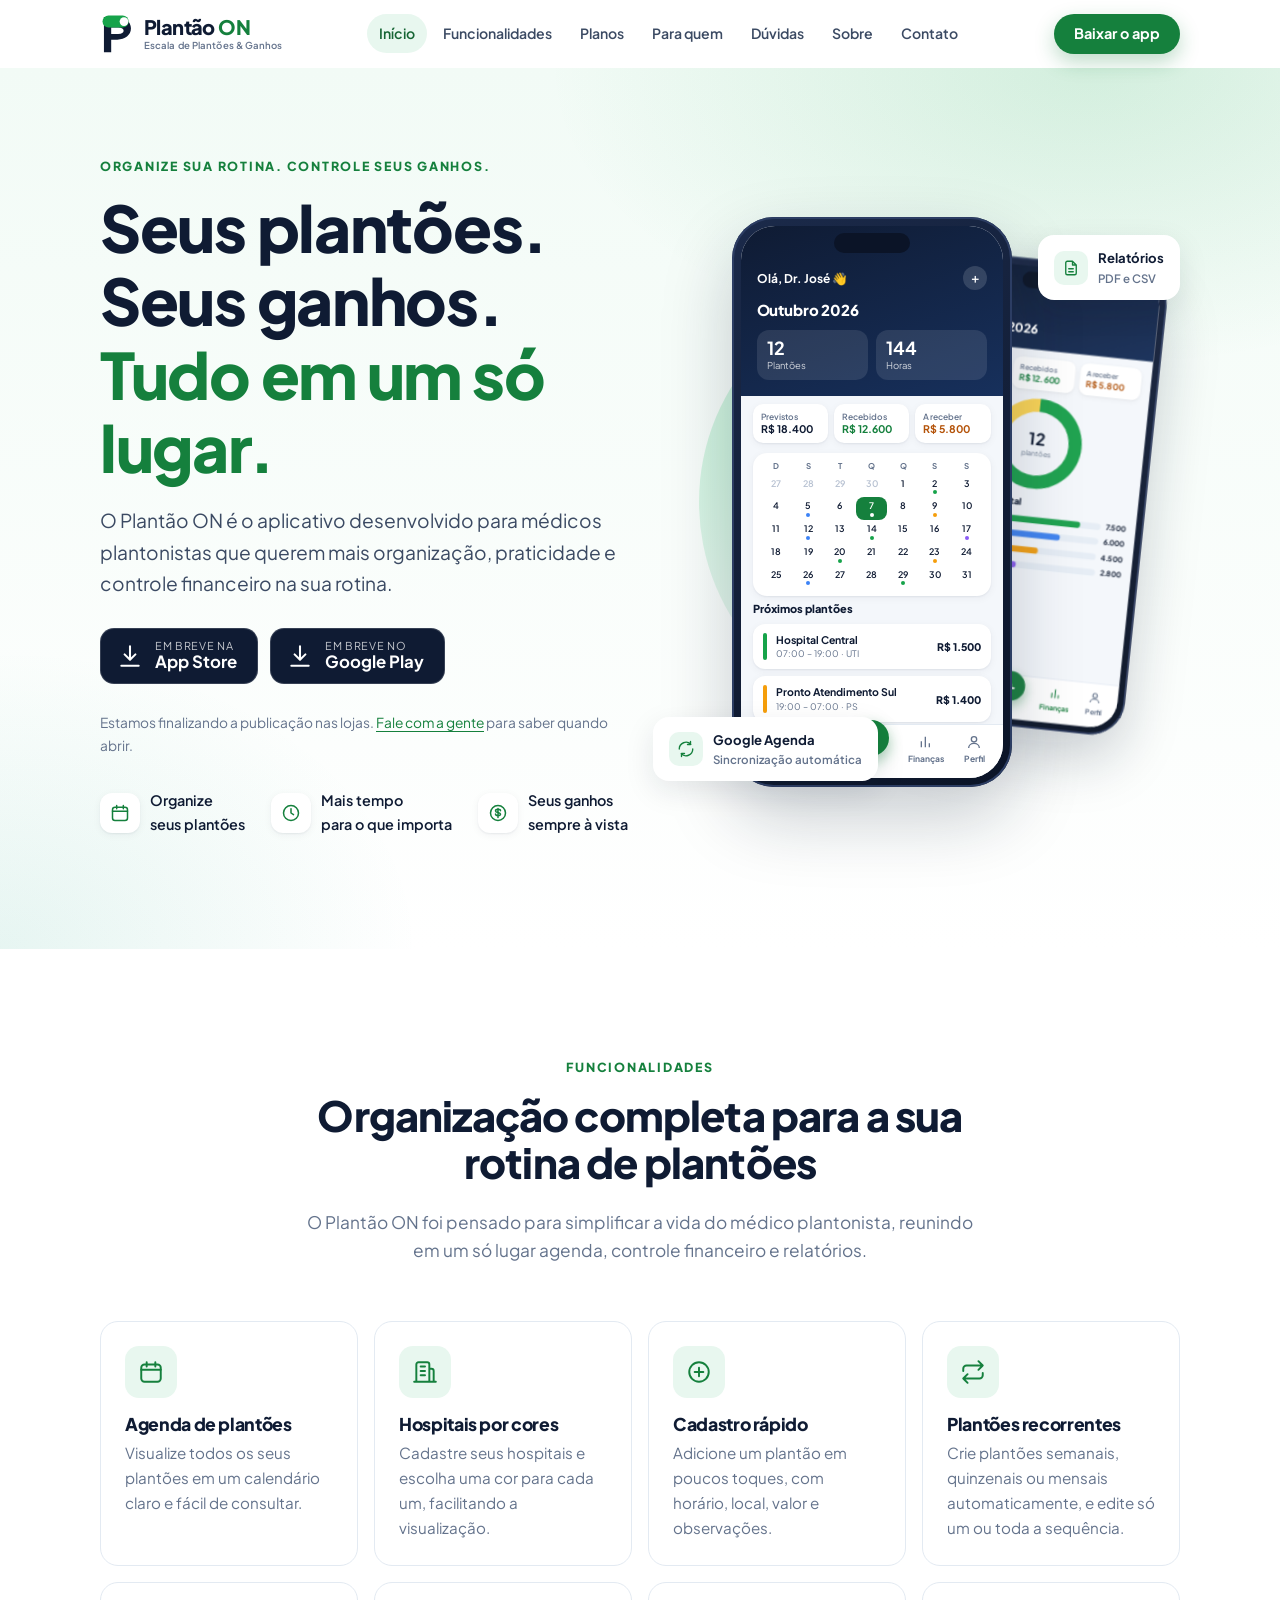
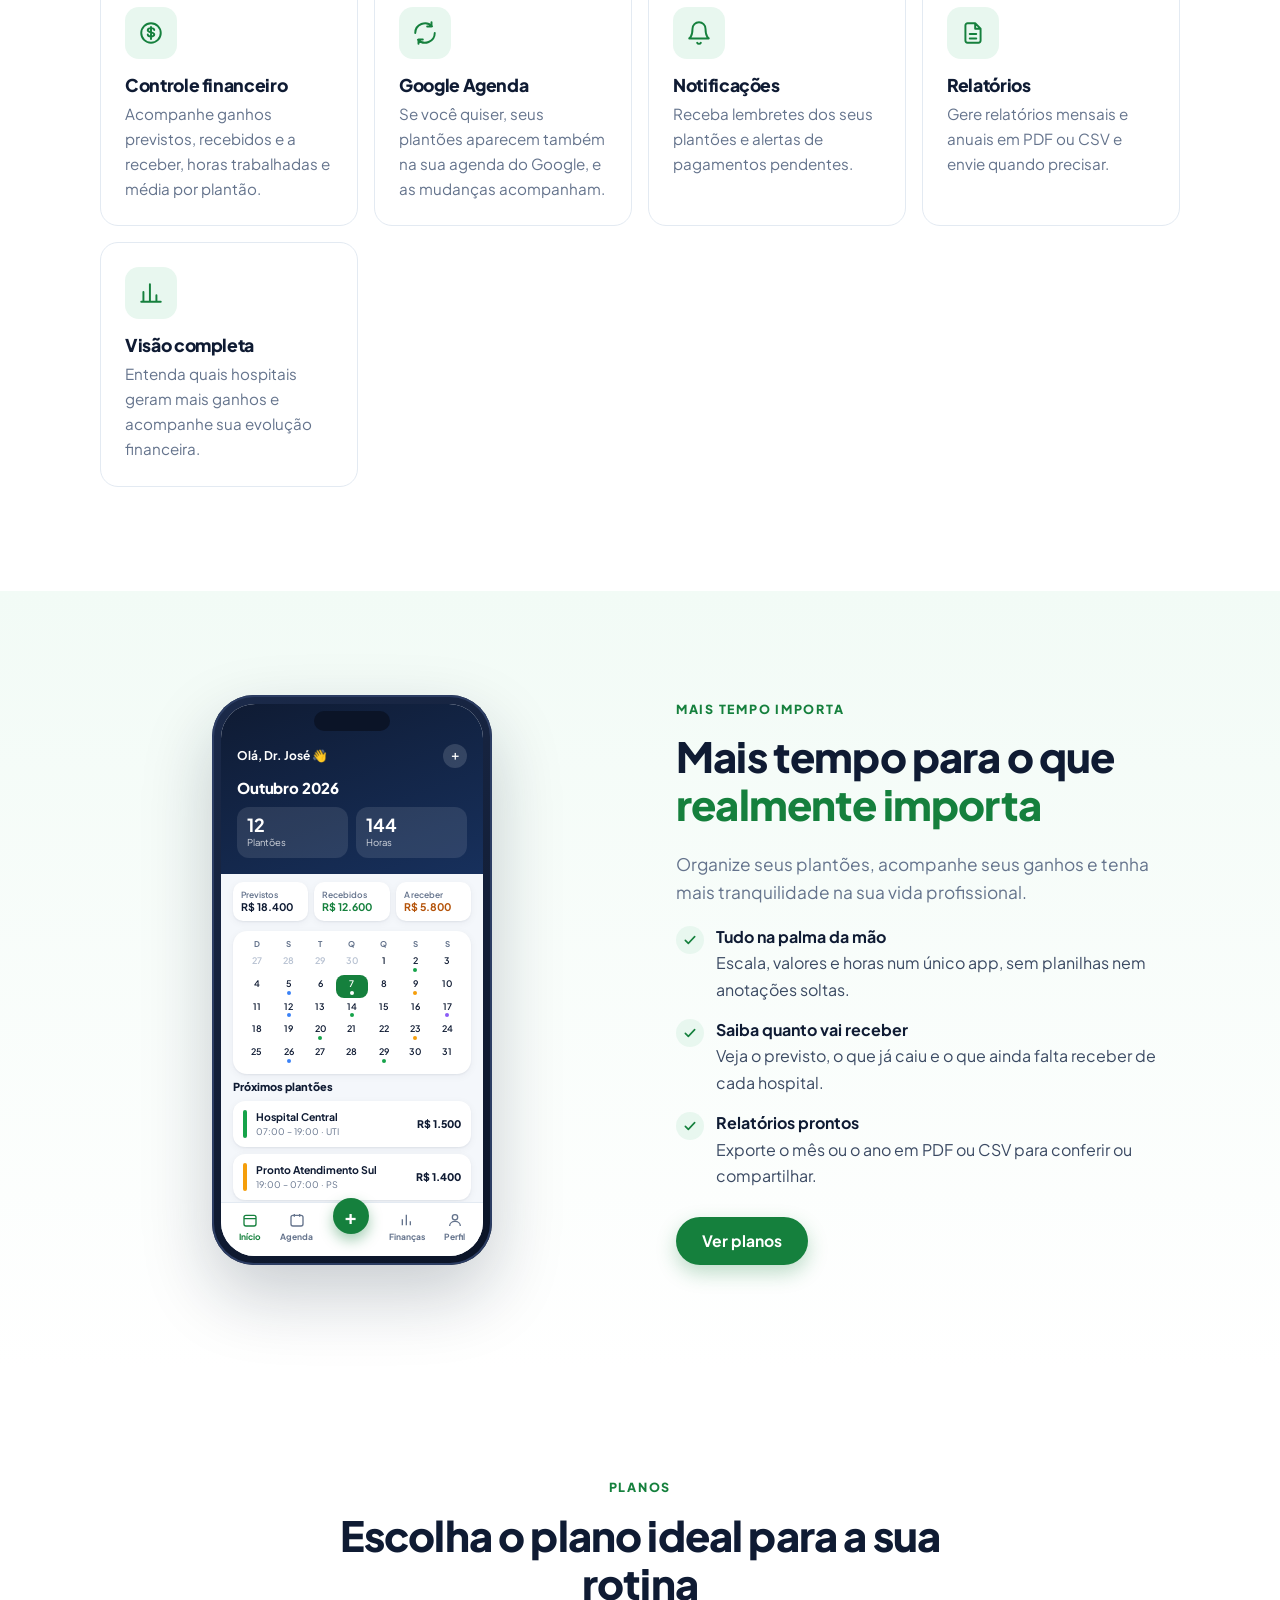
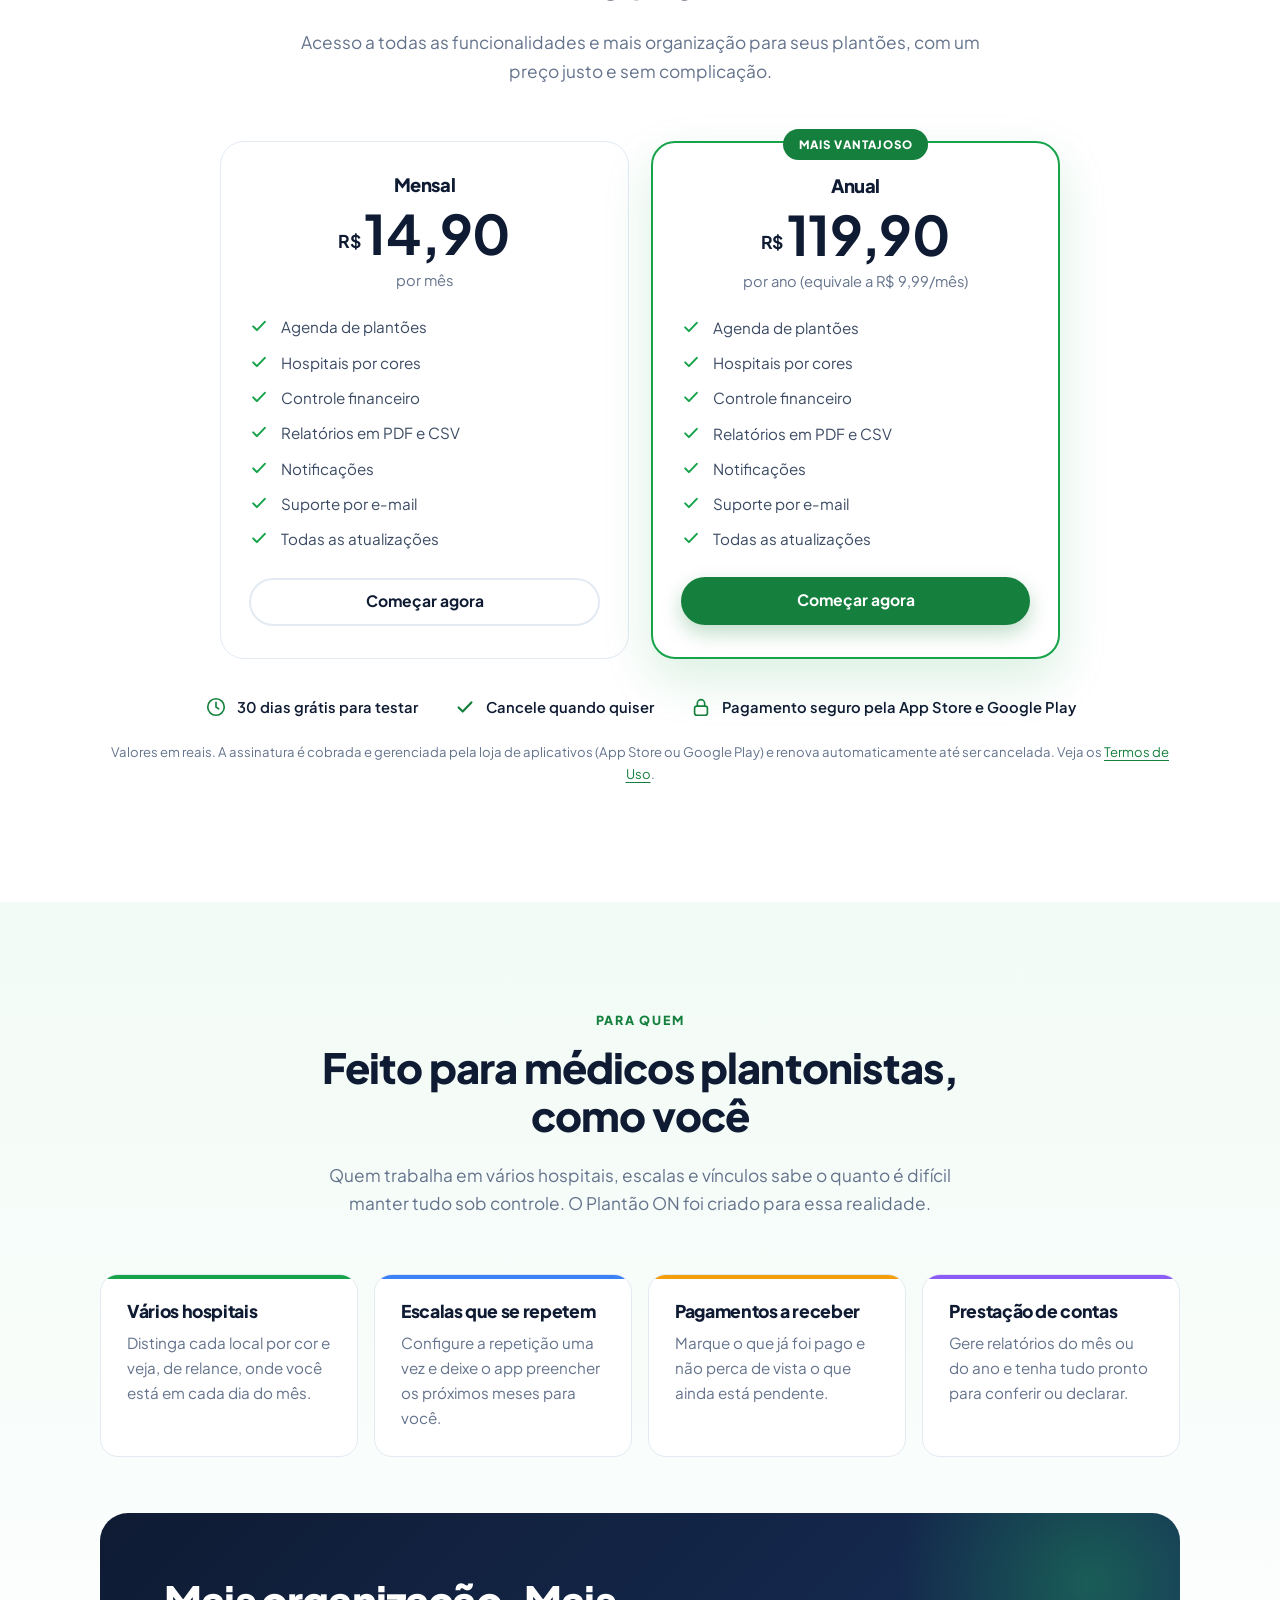
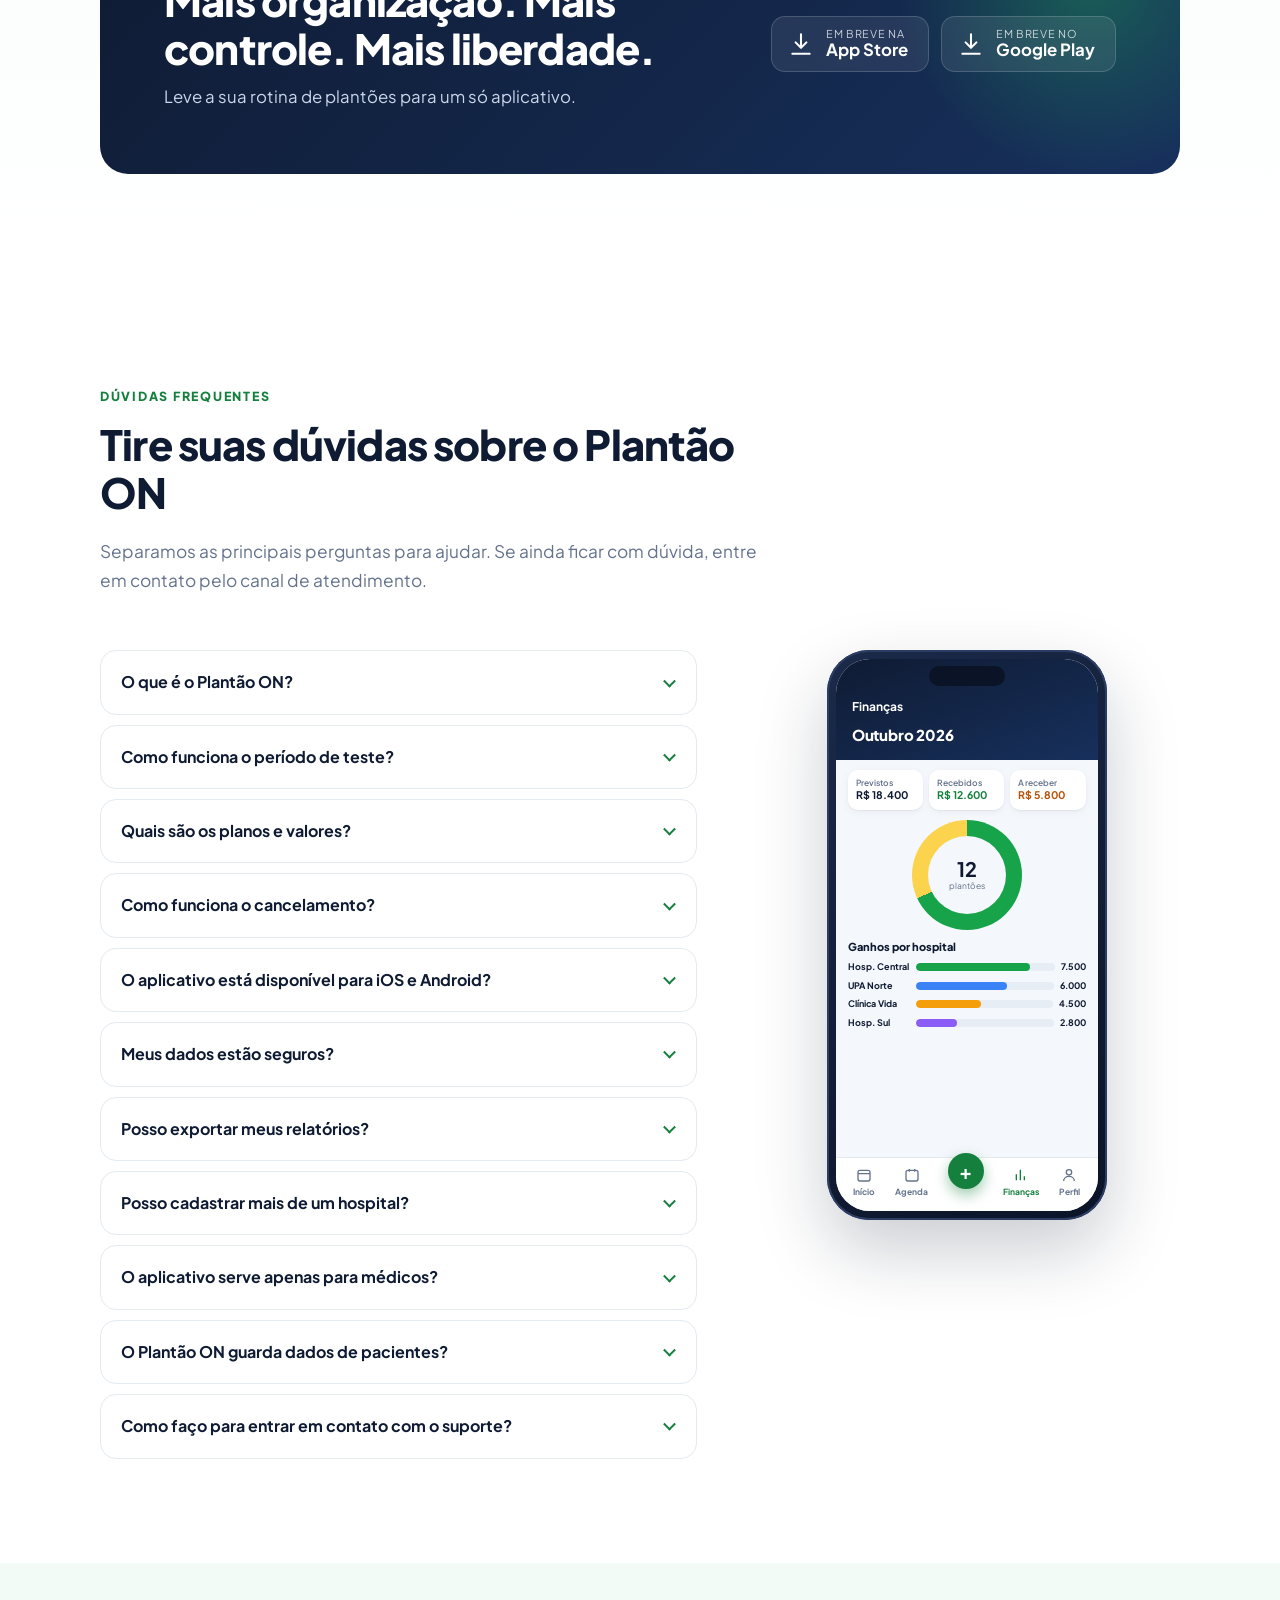
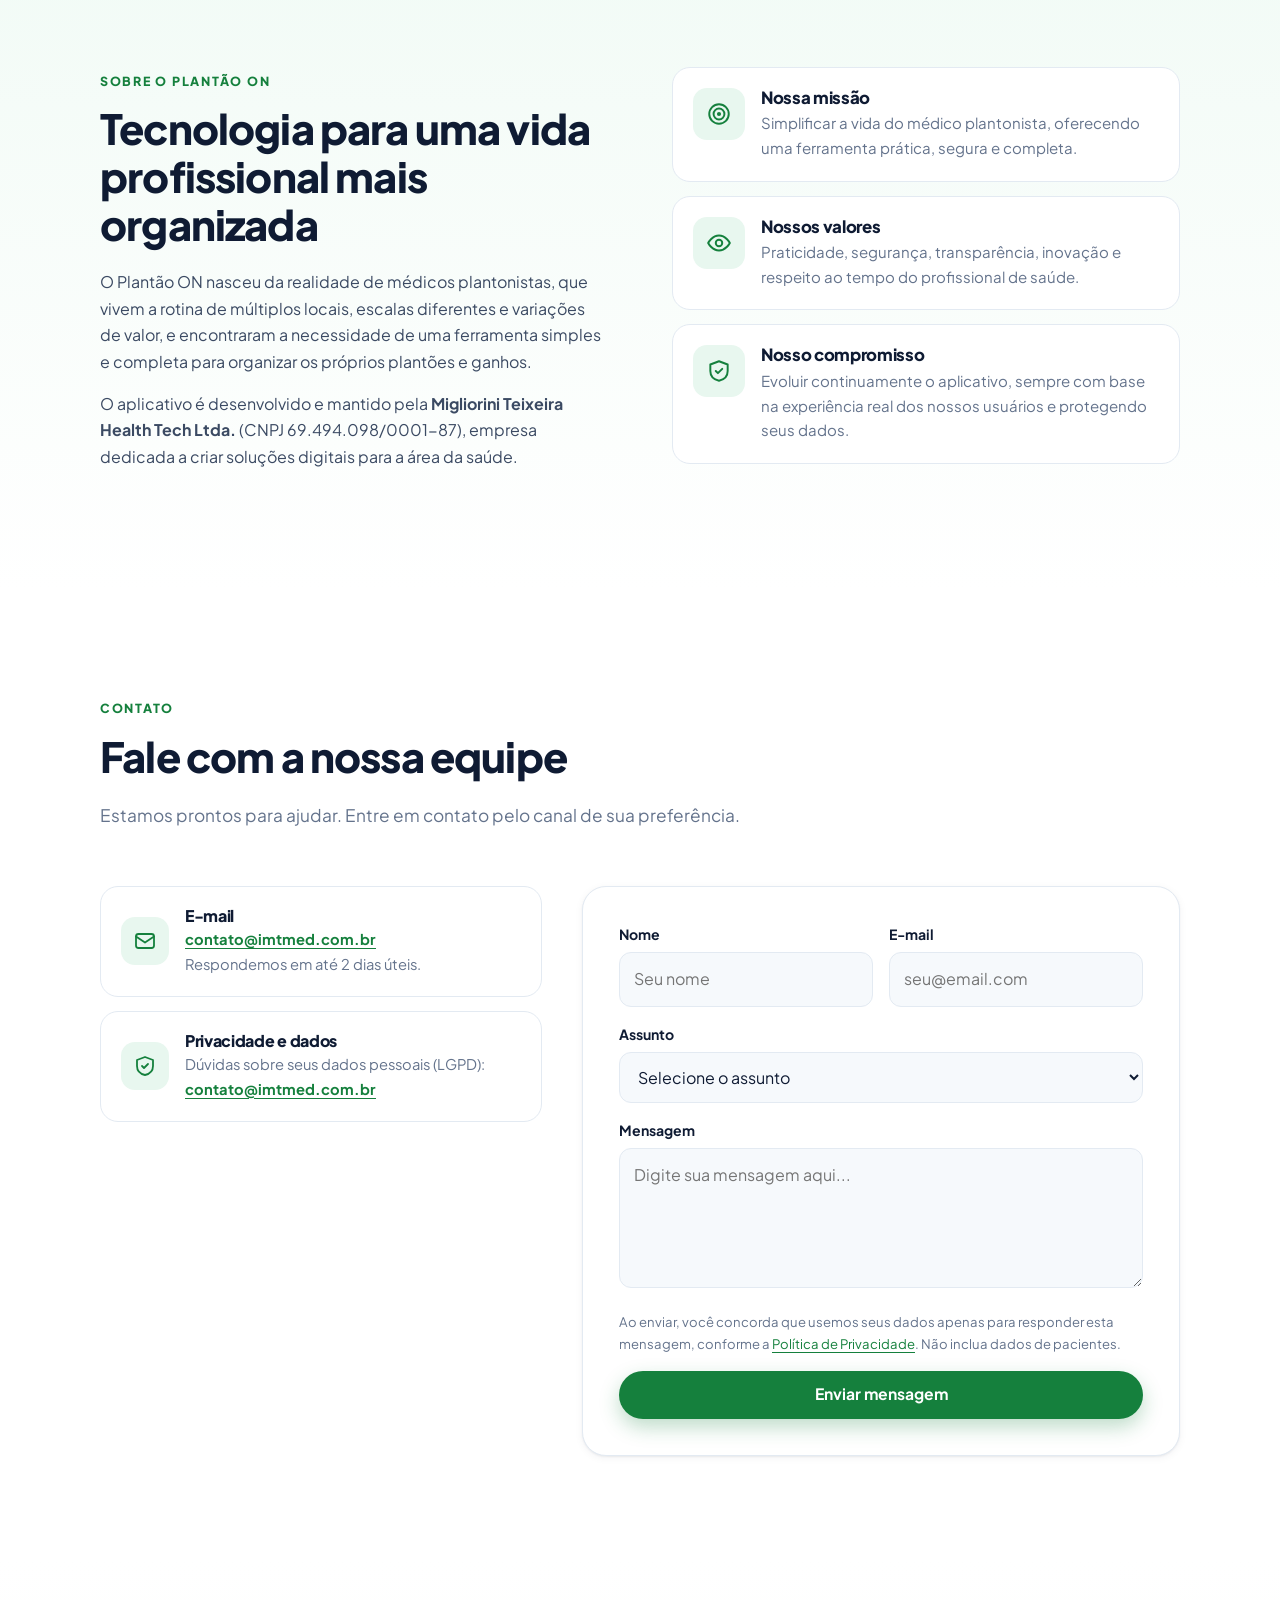
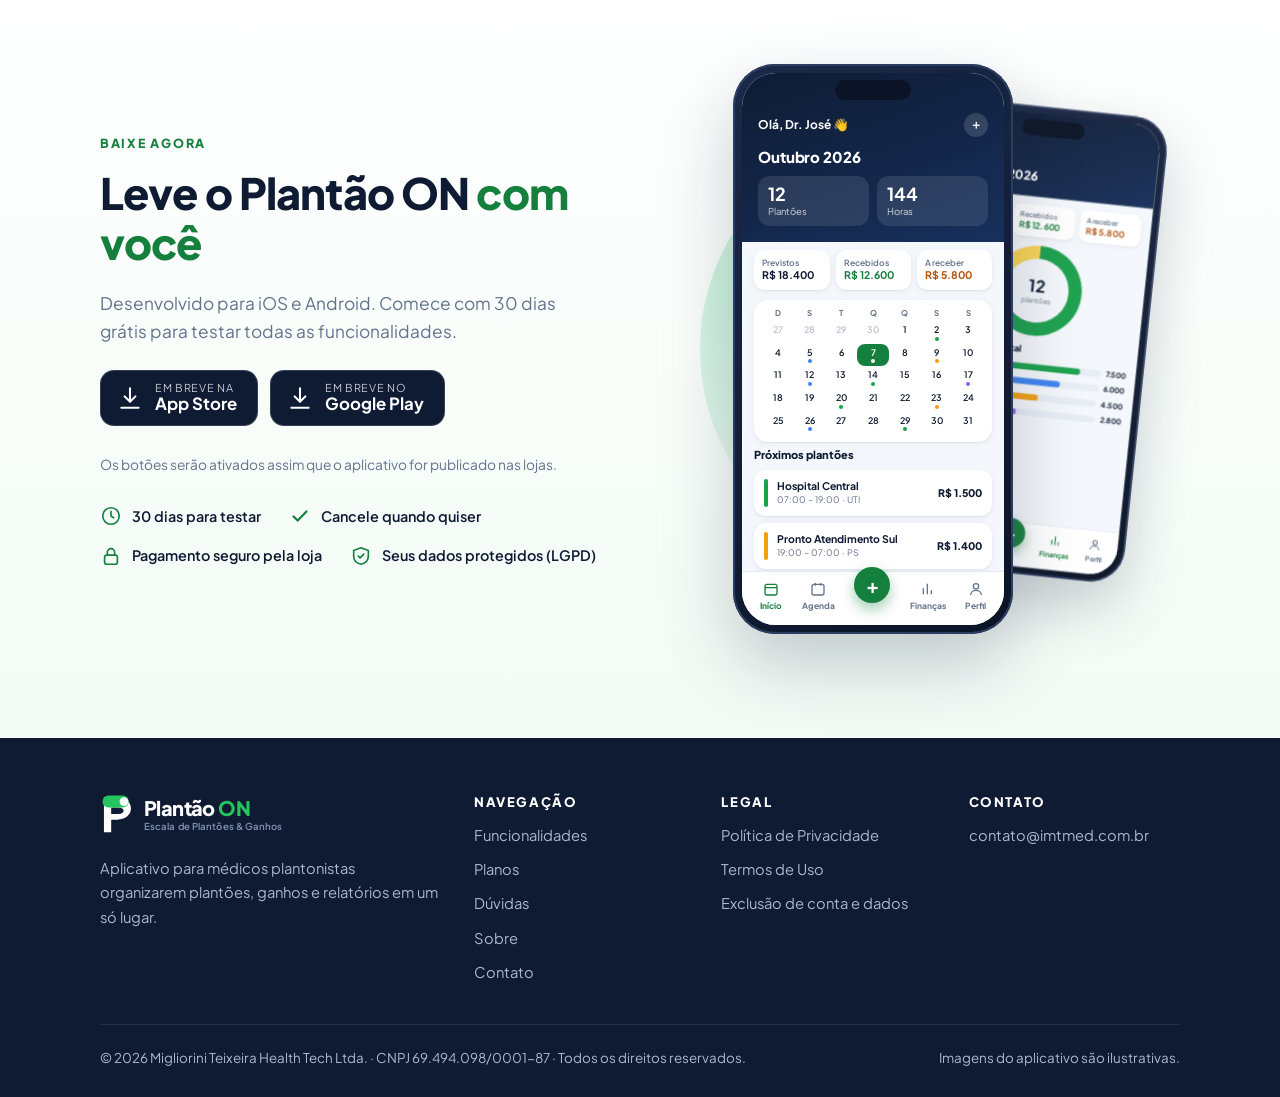
==== index.html @ fbf71f2e "Subindo projeto do site para o repositorio" ====
<!doctype html>
<html lang="pt-BR" class="no-js">
<head>
  <meta charset="utf-8">
  <meta name="viewport" content="width=device-width, initial-scale=1, viewport-fit=cover">
  <title>Plantão ON — Organize seus plantões e controle seus ganhos</title>
  <meta name="description" content="O Plantão ON é o aplicativo para médicos plantonistas organizarem escalas, hospitais, ganhos e relatórios em um só lugar. Agenda de plantões, controle financeiro e sincronização com o Google Agenda.">
  <meta name="theme-color" content="#0f1b33">
  <link rel="canonical" href="https://imtmed.com.br/">

  <link rel="icon" href="favicon.ico" sizes="any">
  <link rel="icon" type="image/svg+xml" href="assets/img/favicon.svg">
  <link rel="icon" type="image/png" sizes="32x32" href="assets/img/favicon-32.png">
  <link rel="apple-touch-icon" href="apple-touch-icon.png">
  <link rel="manifest" href="site.webmanifest">

  <meta property="og:type" content="website">
  <meta property="og:locale" content="pt_BR">
  <meta property="og:site_name" content="Plantão ON">
  <meta property="og:title" content="Plantão ON — Seus plantões. Seus ganhos. Tudo em um só lugar.">
  <meta property="og:description" content="Aplicativo para médicos plantonistas: agenda, hospitais por cores, controle financeiro e relatórios.">
  <meta property="og:url" content="https://imtmed.com.br/">
  <meta property="og:image" content="https://imtmed.com.br/assets/img/og-image.png">
  <meta name="twitter:card" content="summary_large_image">

  <link rel="preload" href="assets/fonts/plus-jakarta-sans-latin-wght-normal.woff2" as="font" type="font/woff2" crossorigin>
  <link rel="stylesheet" href="css/styles.css">
  <script>document.documentElement.classList.remove('no-js');</script>

  <script type="application/ld+json">
  {
    "@context": "https://schema.org",
    "@graph": [
      {
        "@type": "Organization",
        "name": "Migliorini Teixeira Health Tech Ltda.",
        "url": "https://imtmed.com.br/",
        "logo": "https://imtmed.com.br/assets/img/icon-512.png",
        "email": "contato@imtmed.com.br",
        "taxID": "69.494.098/0001-87"
      },
      {
        "@type": "MobileApplication",
        "name": "Plantão ON",
        "applicationCategory": "HealthApplication",
        "operatingSystem": "iOS, Android",
        "description": "Aplicativo para médicos plantonistas organizarem plantões, hospitais, ganhos e relatórios.",
        "publisher": { "@type": "Organization", "name": "Migliorini Teixeira Health Tech Ltda." },
        "offers": [
          { "@type": "Offer", "price": "14.90", "priceCurrency": "BRL", "name": "Plano mensal" },
          { "@type": "Offer", "price": "119.90", "priceCurrency": "BRL", "name": "Plano anual" }
        ]
      }
    ]
  }
  </script>
</head>
<body>
<a class="skip-link" href="#conteudo">Ir para o conteúdo</a>

<!-- Ícones -->
<svg width="0" height="0" style="position:absolute" aria-hidden="true" focusable="false">
  <defs>
    <symbol id="i-cal" viewBox="0 0 24 24" fill="none" stroke="currentColor" stroke-width="1.8" stroke-linecap="round" stroke-linejoin="round"><rect x="3" y="5" width="18" height="16" rx="3"/><path d="M3 10h18M8 3v4M16 3v4"/></symbol>
    <symbol id="i-building" viewBox="0 0 24 24" fill="none" stroke="currentColor" stroke-width="1.8" stroke-linecap="round" stroke-linejoin="round"><path d="M4 21V5a2 2 0 0 1 2-2h8a2 2 0 0 1 2 2v16M16 9h2a2 2 0 0 1 2 2v10M2 21h20M8 7h4M8 11h4M8 15h4"/></symbol>
    <symbol id="i-plus" viewBox="0 0 24 24" fill="none" stroke="currentColor" stroke-width="1.8" stroke-linecap="round" stroke-linejoin="round"><circle cx="12" cy="12" r="9"/><path d="M12 8v8M8 12h8"/></symbol>
    <symbol id="i-repeat" viewBox="0 0 24 24" fill="none" stroke="currentColor" stroke-width="1.8" stroke-linecap="round" stroke-linejoin="round"><path d="M17 2l4 4-4 4M3 11V9a3 3 0 0 1 3-3h15M7 22l-4-4 4-4M21 13v2a3 3 0 0 1-3 3H3"/></symbol>
    <symbol id="i-coin" viewBox="0 0 24 24" fill="none" stroke="currentColor" stroke-width="1.8" stroke-linecap="round" stroke-linejoin="round"><circle cx="12" cy="12" r="9"/><path d="M12 6.5v11M15 9.3c0-1-1.3-1.8-3-1.8s-3 .8-3 2c0 2.5 6 1.3 6 3.7 0 1.2-1.3 2-3 2s-3-.8-3-1.9"/></symbol>
    <symbol id="i-bell" viewBox="0 0 24 24" fill="none" stroke="currentColor" stroke-width="1.8" stroke-linecap="round" stroke-linejoin="round"><path d="M6 8a6 6 0 0 1 12 0c0 7 3 9 3 9H3s3-2 3-9M10.3 21a1.9 1.9 0 0 0 3.4 0"/></symbol>
    <symbol id="i-file" viewBox="0 0 24 24" fill="none" stroke="currentColor" stroke-width="1.8" stroke-linecap="round" stroke-linejoin="round"><path d="M14 3H7a2 2 0 0 0-2 2v14a2 2 0 0 0 2 2h10a2 2 0 0 0 2-2V8zM14 3v5h5M9 13h6M9 17h6"/></symbol>
    <symbol id="i-chart" viewBox="0 0 24 24" fill="none" stroke="currentColor" stroke-width="1.8" stroke-linecap="round" stroke-linejoin="round"><path d="M5 20V11M11 20V4M17 20v-6M3 20h18"/></symbol>
    <symbol id="i-sync" viewBox="0 0 24 24" fill="none" stroke="currentColor" stroke-width="1.8" stroke-linecap="round" stroke-linejoin="round"><path d="M21 12a9 9 0 0 1-15.5 6.2M3 12A9 9 0 0 1 18.5 5.8M18 2v4h-4M6 22v-4h4"/></symbol>
    <symbol id="i-shield" viewBox="0 0 24 24" fill="none" stroke="currentColor" stroke-width="1.8" stroke-linecap="round" stroke-linejoin="round"><path d="M12 3l8 3v6c0 5-3.5 8-8 9-4.5-1-8-4-8-9V6z"/><path d="M9 12l2 2 4-4"/></symbol>
    <symbol id="i-check" viewBox="0 0 24 24" fill="none" stroke="currentColor" stroke-width="2.4" stroke-linecap="round" stroke-linejoin="round"><path d="M5 12.5l4.5 4.5L19 7"/></symbol>
    <symbol id="i-clock" viewBox="0 0 24 24" fill="none" stroke="currentColor" stroke-width="1.8" stroke-linecap="round" stroke-linejoin="round"><circle cx="12" cy="12" r="9"/><path d="M12 7v5l3 2"/></symbol>
    <symbol id="i-mail" viewBox="0 0 24 24" fill="none" stroke="currentColor" stroke-width="1.8" stroke-linecap="round" stroke-linejoin="round"><rect x="3" y="5" width="18" height="14" rx="2.5"/><path d="M3 7.5l9 6 9-6"/></symbol>
    <symbol id="i-target" viewBox="0 0 24 24" fill="none" stroke="currentColor" stroke-width="1.8" stroke-linecap="round" stroke-linejoin="round"><circle cx="12" cy="12" r="9"/><circle cx="12" cy="12" r="5"/><circle cx="12" cy="12" r="1" fill="currentColor"/></symbol>
    <symbol id="i-eye" viewBox="0 0 24 24" fill="none" stroke="currentColor" stroke-width="1.8" stroke-linecap="round" stroke-linejoin="round"><path d="M2 12s3.6-7 10-7 10 7 10 7-3.6 7-10 7S2 12 2 12z"/><circle cx="12" cy="12" r="3"/></symbol>
    <symbol id="i-lock" viewBox="0 0 24 24" fill="none" stroke="currentColor" stroke-width="1.8" stroke-linecap="round" stroke-linejoin="round"><rect x="5" y="11" width="14" height="10" rx="2.5"/><path d="M8 11V8a4 4 0 0 1 8 0v3"/></symbol>
    <symbol id="i-download" viewBox="0 0 24 24" fill="none" stroke="currentColor" stroke-width="1.9" stroke-linecap="round" stroke-linejoin="round"><path d="M12 3v12M7 10.5l5 5 5-5M4 21h16"/></symbol>
    <symbol id="i-phone" viewBox="0 0 24 24" fill="none" stroke="currentColor" stroke-width="1.8" stroke-linecap="round" stroke-linejoin="round"><rect x="6" y="2.5" width="12" height="19" rx="3"/><path d="M10.5 18.5h3"/></symbol>
    <symbol id="i-user" viewBox="0 0 24 24" fill="none" stroke="currentColor" stroke-width="1.8" stroke-linecap="round" stroke-linejoin="round"><circle cx="12" cy="8" r="4"/><path d="M4 21c0-4 3.6-7 8-7s8 3 8 7"/></symbol>
  </defs>
</svg>

<header class="site-header" id="topo">
  <div class="container header-inner">
    <a class="brand" href="#inicio" aria-label="Plantão ON — início">
      <img src="assets/img/logo-mark.svg" alt="" width="34" height="40">
      <span class="brand-text">
        <span class="brand-name">Plantão <b>ON</b></span>
        <span class="brand-tag">Escala de Plantões &amp; Ganhos</span>
      </span>
    </a>
    <nav class="nav" id="menu" aria-label="Principal">
      <ul>
        <li><a href="#inicio">Início</a></li>
        <li><a href="#funcionalidades">Funcionalidades</a></li>
        <li><a href="#planos">Planos</a></li>
        <li><a href="#para-quem">Para quem</a></li>
        <li><a href="#duvidas">Dúvidas</a></li>
        <li><a href="#sobre">Sobre</a></li>
        <li><a href="#contato">Contato</a></li>
        <li class="nav-cta"><a class="btn btn--primary btn--block" href="#baixar">Baixar o app</a></li>
      </ul>
    </nav>
    <a class="btn btn--primary btn--sm header-cta" href="#baixar">Baixar o app</a>
    <button class="menu-toggle" type="button" aria-expanded="false" aria-controls="menu" aria-label="Abrir menu"><span></span></button>
  </div>
</header>

<main id="conteudo">

  <!-- HERO -->
  <section class="hero" id="inicio">
    <div class="container hero-grid">
      <div class="hero-copy">
        <span class="eyebrow">Organize sua rotina. Controle seus ganhos.</span>
        <h1><span>Seus plantões.</span><span>Seus ganhos.</span><span class="accent">Tudo em um só lugar.</span></h1>
        <p class="hero-lead">O Plantão ON é o aplicativo desenvolvido para médicos plantonistas que querem mais organização, praticidade e controle financeiro na sua rotina.</p>
        <div class="hero-cta">
          <span class="store-btn" aria-label="App Store — em breve"><svg><use href="#i-download"/></svg><span><small>Em breve na</small><strong>App Store</strong></span></span>
          <span class="store-btn" aria-label="Google Play — em breve"><svg><use href="#i-download"/></svg><span><small>Em breve no</small><strong>Google Play</strong></span></span>
        </div>
        <p class="soon-note">Estamos finalizando a publicação nas lojas. <a href="#contato">Fale com a gente</a> para saber quando abrir.</p>
        <ul class="mini-points">
          <li><span class="ico"><svg><use href="#i-cal"/></svg></span>Organize<br>seus plantões</li>
          <li><span class="ico"><svg><use href="#i-clock"/></svg></span>Mais tempo<br>para o que importa</li>
          <li><span class="ico"><svg><use href="#i-coin"/></svg></span>Seus ganhos<br>sempre à vista</li>
        </ul>
      </div>
      <div class="hero-visual" aria-hidden="true">
        <div class="hero-blob"></div>
        <div data-phone="finance" class="phone--back-slot"></div>
        <div data-phone="calendar" class="phone--front-slot"></div>
        <div class="float-chip float-chip--a"><span class="dot"><svg width="18" height="18"><use href="#i-sync"/></svg></span><span>Google Agenda<small>Sincronização automática</small></span></div>
        <div class="float-chip float-chip--b"><span class="dot"><svg width="18" height="18"><use href="#i-file"/></svg></span><span>Relatórios<small>PDF e CSV</small></span></div>
      </div>
    </div>
  </section>

  <!-- FUNCIONALIDADES -->
  <section class="section" id="funcionalidades">
    <div class="container">
      <div class="section-head section-head--center reveal">
        <span class="eyebrow">Funcionalidades</span>
        <h2>Organização completa para a sua rotina de plantões</h2>
        <p>O Plantão ON foi pensado para simplificar a vida do médico plantonista, reunindo em um só lugar agenda, controle financeiro e relatórios.</p>
      </div>
      <div class="feature-grid">
        <article class="feature reveal"><div class="ico"><svg><use href="#i-cal"/></svg></div><h3>Agenda de plantões</h3><p>Visualize todos os seus plantões em um calendário claro e fácil de consultar.</p></article>
        <article class="feature reveal"><div class="ico"><svg><use href="#i-building"/></svg></div><h3>Hospitais por cores</h3><p>Cadastre seus hospitais e escolha uma cor para cada um, facilitando a visualização.</p></article>
        <article class="feature reveal"><div class="ico"><svg><use href="#i-plus"/></svg></div><h3>Cadastro rápido</h3><p>Adicione um plantão em poucos toques, com horário, local, valor e observações.</p></article>
        <article class="feature reveal"><div class="ico"><svg><use href="#i-repeat"/></svg></div><h3>Plantões recorrentes</h3><p>Crie plantões semanais, quinzenais ou mensais automaticamente, e edite só um ou toda a sequência.</p></article>
        <article class="feature reveal"><div class="ico"><svg><use href="#i-coin"/></svg></div><h3>Controle financeiro</h3><p>Acompanhe ganhos previstos, recebidos e a receber, horas trabalhadas e média por plantão.</p></article>
        <article class="feature reveal"><div class="ico"><svg><use href="#i-sync"/></svg></div><h3>Google Agenda</h3><p>Se você quiser, seus plantões aparecem também na sua agenda do Google, e as mudanças acompanham.</p></article>
        <article class="feature reveal"><div class="ico"><svg><use href="#i-bell"/></svg></div><h3>Notificações</h3><p>Receba lembretes dos seus plantões e alertas de pagamentos pendentes.</p></article>
        <article class="feature reveal"><div class="ico"><svg><use href="#i-file"/></svg></div><h3>Relatórios</h3><p>Gere relatórios mensais e anuais em PDF ou CSV e envie quando precisar.</p></article>
        <article class="feature reveal"><div class="ico"><svg><use href="#i-chart"/></svg></div><h3>Visão completa</h3><p>Entenda quais hospitais geram mais ganhos e acompanhe sua evolução financeira.</p></article>
      </div>
    </div>
  </section>

  <section class="section section--alt" aria-labelledby="tempo-title">
    <div class="container split">
      <div class="split-visual reveal" aria-hidden="true"><div data-phone="calendar"></div></div>
      <div class="reveal">
        <span class="eyebrow">Mais tempo importa</span>
        <h2 id="tempo-title" style="font-size:clamp(1.75rem,4.4vw,2.6rem)">Mais tempo para o que <span class="accent">realmente importa</span></h2>
        <p style="color:var(--muted);font-size:1.08rem">Organize seus plantões, acompanhe seus ganhos e tenha mais tranquilidade na sua vida profissional.</p>
        <ul class="check-list">
          <li><span class="tick"><svg><use href="#i-check"/></svg></span><span><strong>Tudo na palma da mão</strong>Escala, valores e horas num único app, sem planilhas nem anotações soltas.</span></li>
          <li><span class="tick"><svg><use href="#i-check"/></svg></span><span><strong>Saiba quanto vai receber</strong>Veja o previsto, o que já caiu e o que ainda falta receber de cada hospital.</span></li>
          <li><span class="tick"><svg><use href="#i-check"/></svg></span><span><strong>Relatórios prontos</strong>Exporte o mês ou o ano em PDF ou CSV para conferir ou compartilhar.</span></li>
        </ul>
        <a class="btn btn--primary" href="#planos">Ver planos</a>
      </div>
    </div>
  </section>

  <!-- PLANOS -->
  <section class="section" id="planos">
    <div class="container">
      <div class="section-head section-head--center reveal">
        <span class="eyebrow">Planos</span>
        <h2>Escolha o plano ideal para a sua rotina</h2>
        <p>Acesso a todas as funcionalidades e mais organização para seus plantões, com um preço justo e sem complicação.</p>
      </div>
      <div class="plans">
        <article class="plan reveal">
          <h3>Mensal</h3>
          <div class="price"><small>R$</small><strong>14,90</strong></div>
          <p class="price-sub">por mês</p>
          <ul>
            <li><svg><use href="#i-check"/></svg>Agenda de plantões</li>
            <li><svg><use href="#i-check"/></svg>Hospitais por cores</li>
            <li><svg><use href="#i-check"/></svg>Controle financeiro</li>
            <li><svg><use href="#i-check"/></svg>Relatórios em PDF e CSV</li>
            <li><svg><use href="#i-check"/></svg>Notificações</li>
            <li><svg><use href="#i-check"/></svg>Suporte por e-mail</li>
            <li><svg><use href="#i-check"/></svg>Todas as atualizações</li>
          </ul>
          <a class="btn btn--ghost btn--block" href="#baixar">Começar agora</a>
        </article>
        <article class="plan plan--featured reveal">
          <span class="badge">Mais vantajoso</span>
          <h3>Anual</h3>
          <div class="price"><small>R$</small><strong>119,90</strong></div>
          <p class="price-sub">por ano (equivale a R$&nbsp;9,99/mês)</p>
          <ul>
            <li><svg><use href="#i-check"/></svg>Agenda de plantões</li>
            <li><svg><use href="#i-check"/></svg>Hospitais por cores</li>
            <li><svg><use href="#i-check"/></svg>Controle financeiro</li>
            <li><svg><use href="#i-check"/></svg>Relatórios em PDF e CSV</li>
            <li><svg><use href="#i-check"/></svg>Notificações</li>
            <li><svg><use href="#i-check"/></svg>Suporte por e-mail</li>
            <li><svg><use href="#i-check"/></svg>Todas as atualizações</li>
          </ul>
          <a class="btn btn--primary btn--block" href="#baixar">Começar agora</a>
        </article>
      </div>
      <ul class="plans-notes">
        <li><svg><use href="#i-clock"/></svg>30 dias grátis para testar</li>
        <li><svg><use href="#i-check"/></svg>Cancele quando quiser</li>
        <li><svg><use href="#i-lock"/></svg>Pagamento seguro pela App Store e Google Play</li>
      </ul>
      <p class="fineprint">Valores em reais. A assinatura é cobrada e gerenciada pela loja de aplicativos (App Store ou Google Play) e renova automaticamente até ser cancelada. Veja os <a href="termos.html">Termos de Uso</a>.</p>
    </div>
  </section>

  <!-- PARA QUEM -->
  <section class="section section--alt" id="para-quem">
    <div class="container">
      <div class="section-head section-head--center reveal">
        <span class="eyebrow">Para quem</span>
        <h2>Feito para médicos plantonistas, como você</h2>
        <p>Quem trabalha em vários hospitais, escalas e vínculos sabe o quanto é difícil manter tudo sob controle. O Plantão ON foi criado para essa realidade.</p>
      </div>
      <div class="audience">
        <article class="aud reveal" style="--c:var(--green)"><h3>Vários hospitais</h3><p>Distinga cada local por cor e veja, de relance, onde você está em cada dia do mês.</p></article>
        <article class="aud reveal" style="--c:var(--blue)"><h3>Escalas que se repetem</h3><p>Configure a repetição uma vez e deixe o app preencher os próximos meses para você.</p></article>
        <article class="aud reveal" style="--c:var(--amber)"><h3>Pagamentos a receber</h3><p>Marque o que já foi pago e não perca de vista o que ainda está pendente.</p></article>
        <article class="aud reveal" style="--c:var(--violet)"><h3>Prestação de contas</h3><p>Gere relatórios do mês ou do ano e tenha tudo pronto para conferir ou declarar.</p></article>
      </div>
      <div class="cta-band reveal" style="margin-top:56px">
        <div>
          <h2>Mais organização. Mais controle. Mais liberdade.</h2>
          <p>Leve a sua rotina de plantões para um só aplicativo.</p>
        </div>
        <div class="cta-actions on-dark">
          <span class="store-btn"><svg><use href="#i-download"/></svg><span><small>Em breve na</small><strong>App Store</strong></span></span>
          <span class="store-btn"><svg><use href="#i-download"/></svg><span><small>Em breve no</small><strong>Google Play</strong></span></span>
        </div>
      </div>
    </div>
  </section>

  <!-- DÚVIDAS -->
  <section class="section" id="duvidas">
    <div class="container">
      <div class="section-head reveal">
        <span class="eyebrow">Dúvidas frequentes</span>
        <h2>Tire suas dúvidas sobre o Plantão ON</h2>
        <p>Separamos as principais perguntas para ajudar. Se ainda ficar com dúvida, entre em contato pelo canal de atendimento.</p>
      </div>
      <div class="faq-wrap">
        <div class="faq reveal">
          <details><summary>O que é o Plantão ON?</summary><div class="answer"><p>É um aplicativo para médicos plantonistas organizarem plantões, hospitais, ganhos e relatórios em um só lugar, direto no celular.</p></div></details>
          <details><summary>Como funciona o período de teste?</summary><div class="answer"><p>Ao assinar pela primeira vez, você tem 30 dias para testar todas as funcionalidades sem custo. Se não quiser continuar, cancele antes do fim do período, pela própria loja de aplicativos, e nada será cobrado.</p></div></details>
          <details><summary>Quais são os planos e valores?</summary><div class="answer"><p>Há o plano mensal, de R$&nbsp;14,90 por mês, e o plano anual, de R$&nbsp;119,90 por ano (equivalente a R$&nbsp;9,99 por mês). Os dois dão acesso a todas as funcionalidades.</p></div></details>
          <details><summary>Como funciona o cancelamento?</summary><div class="answer"><p>A assinatura é gerenciada pela App Store ou pelo Google Play, e você pode cancelar a qualquer momento nas configurações de assinaturas da sua conta na loja. O acesso continua até o fim do período já pago.</p></div></details>
          <details><summary>O aplicativo está disponível para iOS e Android?</summary><div class="answer"><p>O Plantão ON foi desenvolvido para iOS e Android e está em fase de publicação nas duas lojas. Assim que estiver no ar, os botões de download desta página serão ativados.</p></div></details>
          <details><summary>Meus dados estão seguros?</summary><div class="answer"><p>Sim. Os dados trafegam por conexão criptografada (HTTPS) e ficam em infraestrutura de nuvem com controle de acesso por conta. Seguimos a Lei Geral de Proteção de Dados (LGPD). Saiba mais na <a href="privacidade.html">Política de Privacidade</a>.</p></div></details>
          <details><summary>Posso exportar meus relatórios?</summary><div class="answer"><p>Sim. Você gera relatórios mensais ou anuais em PDF ou CSV e pode enviá-los por e-mail.</p></div></details>
          <details><summary>Posso cadastrar mais de um hospital?</summary><div class="answer"><p>Sim. Você cadastra quantos hospitais e locais de trabalho precisar e escolhe uma cor para cada um.</p></div></details>
          <details><summary>O aplicativo serve apenas para médicos?</summary><div class="answer"><p>Ele foi pensado para a rotina de médicos plantonistas, mas qualquer profissional que trabalhe em escalas de plantão pode usar para organizar horários e ganhos.</p></div></details>
          <details><summary>O Plantão ON guarda dados de pacientes?</summary><div class="answer"><p>Não. O aplicativo é para a sua organização profissional e financeira. Pedimos que não registre nome ou dados de pacientes nas anotações dos plantões.</p></div></details>
          <details><summary>Como faço para entrar em contato com o suporte?</summary><div class="answer"><p>Escreva para <a href="mailto:contato@imtmed.com.br">contato@imtmed.com.br</a> ou use o formulário na seção <a href="#contato">Contato</a>.</p></div></details>
        </div>
        <div class="faq-phone" aria-hidden="true"><div data-phone="finance"></div></div>
      </div>
    </div>
  </section>

  <!-- SOBRE -->
  <section class="section section--alt" id="sobre">
    <div class="container about-grid">
      <div class="reveal">
        <span class="eyebrow">Sobre o Plantão ON</span>
        <h2 style="font-size:clamp(1.75rem,4.4vw,2.6rem)">Tecnologia para uma vida profissional mais organizada</h2>
        <p>O Plantão ON nasceu da realidade de médicos plantonistas, que vivem a rotina de múltiplos locais, escalas diferentes e variações de valor, e encontraram a necessidade de uma ferramenta simples e completa para organizar os próprios plantões e ganhos.</p>
        <p>O aplicativo é desenvolvido e mantido pela <strong>Migliorini Teixeira Health Tech Ltda.</strong> (CNPJ 69.494.098/0001-87), empresa dedicada a criar soluções digitais para a área da saúde.</p>
      </div>
      <div class="values">
        <div class="value reveal"><div class="ico"><svg><use href="#i-target"/></svg></div><div><h3>Nossa missão</h3><p>Simplificar a vida do médico plantonista, oferecendo uma ferramenta prática, segura e completa.</p></div></div>
        <div class="value reveal"><div class="ico"><svg><use href="#i-eye"/></svg></div><div><h3>Nossos valores</h3><p>Praticidade, segurança, transparência, inovação e respeito ao tempo do profissional de saúde.</p></div></div>
        <div class="value reveal"><div class="ico"><svg><use href="#i-shield"/></svg></div><div><h3>Nosso compromisso</h3><p>Evoluir continuamente o aplicativo, sempre com base na experiência real dos nossos usuários e protegendo seus dados.</p></div></div>
      </div>
    </div>
  </section>

  <!-- CONTATO -->
  <section class="section" id="contato">
    <div class="container">
      <div class="section-head reveal">
        <span class="eyebrow">Contato</span>
        <h2>Fale com a nossa equipe</h2>
        <p>Estamos prontos para ajudar. Entre em contato pelo canal de sua preferência.</p>
      </div>
      <div class="contact-grid">
        <div class="contact-cards reveal">
          <div class="contact-card"><div class="ico"><svg><use href="#i-mail"/></svg></div><div><h3>E-mail</h3><p><a href="mailto:contato@imtmed.com.br">contato@imtmed.com.br</a></p><p>Respondemos em até 2 dias úteis.</p></div></div>
          <div class="contact-card"><div class="ico"><svg><use href="#i-shield"/></svg></div><div><h3>Privacidade e dados</h3><p>Dúvidas sobre seus dados pessoais (LGPD): <a href="mailto:contato@imtmed.com.br?subject=Privacidade%20e%20dados">contato@imtmed.com.br</a></p></div></div>
        </div>
        <form class="form reveal" id="contact-form" action="api/contato.php" method="post" novalidate>
          <div class="form-row">
            <div class="field"><label for="f-nome">Nome</label><input id="f-nome" name="nome" type="text" autocomplete="name" placeholder="Seu nome" required maxlength="100"></div>
            <div class="field"><label for="f-email">E-mail</label><input id="f-email" name="email" type="email" autocomplete="email" placeholder="seu@email.com" required maxlength="150"></div>
          </div>
          <div class="field"><label for="f-assunto">Assunto</label>
            <select id="f-assunto" name="assunto" required>
              <option value="">Selecione o assunto</option>
              <option>Dúvida sobre o aplicativo</option>
              <option>Suporte técnico</option>
              <option>Assinatura e pagamento</option>
              <option>Privacidade e dados pessoais</option>
              <option>Sugestão</option>
              <option>Outro</option>
            </select>
          </div>
          <div class="field"><label for="f-msg">Mensagem</label><textarea id="f-msg" name="mensagem" placeholder="Digite sua mensagem aqui..." required maxlength="3000"></textarea></div>
          <div class="field field--hp" aria-hidden="true"><label for="f-site">Não preencha este campo</label><input id="f-site" name="site" type="text" tabindex="-1" autocomplete="off"></div>
          <p class="consent">Ao enviar, você concorda que usemos seus dados apenas para responder esta mensagem, conforme a <a href="privacidade.html">Política de Privacidade</a>. Não inclua dados de pacientes.</p>
          <p class="form-status" id="form-status" role="status" aria-live="polite"></p>
          <button class="btn btn--primary" type="submit" id="form-btn">Enviar mensagem</button>
        </form>
      </div>
    </div>
  </section>

  <!-- BAIXAR -->
  <section class="section download" id="baixar">
    <div class="container download-grid">
      <div class="reveal">
        <span class="eyebrow">Baixe agora</span>
        <h2>Leve o Plantão ON <span class="accent">com você</span></h2>
        <p style="color:var(--muted);font-size:1.08rem;max-width:480px">Desenvolvido para iOS e Android. Comece com 30 dias grátis para testar todas as funcionalidades.</p>
        <div class="hero-cta" style="margin-top:24px">
          <span class="store-btn"><svg><use href="#i-download"/></svg><span><small>Em breve na</small><strong>App Store</strong></span></span>
          <span class="store-btn"><svg><use href="#i-download"/></svg><span><small>Em breve no</small><strong>Google Play</strong></span></span>
        </div>
        <p class="soon-note">Os botões serão ativados assim que o aplicativo for publicado nas lojas.</p>
        <ul class="dl-points">
          <li><svg><use href="#i-clock"/></svg>30 dias para testar</li>
          <li><svg><use href="#i-check"/></svg>Cancele quando quiser</li>
          <li><svg><use href="#i-lock"/></svg>Pagamento seguro pela loja</li>
          <li><svg><use href="#i-shield"/></svg>Seus dados protegidos (LGPD)</li>
        </ul>
      </div>
      <div class="hero-visual" aria-hidden="true">
        <div class="hero-blob"></div>
        <div data-phone="finance" class="phone--back-slot"></div>
        <div data-phone="calendar" class="phone--front-slot"></div>
      </div>
    </div>
  </section>
</main>

<footer class="site-footer">
  <div class="container">
    <div class="footer-grid">
      <div class="footer-brand">
        <a class="brand" href="#topo" aria-label="Plantão ON — voltar ao topo">
          <img src="assets/img/logo-mark-light.svg" alt="" width="34" height="40">
          <span class="brand-text"><span class="brand-name">Plantão <b>ON</b></span><span class="brand-tag">Escala de Plantões &amp; Ganhos</span></span>
        </a>
        <p>Aplicativo para médicos plantonistas organizarem plantões, ganhos e relatórios em um só lugar.</p>
      </div>
      <div class="col-links">
        <h4>Navegação</h4>
        <ul>
          <li><a href="#funcionalidades">Funcionalidades</a></li>
          <li><a href="#planos">Planos</a></li>
          <li><a href="#duvidas">Dúvidas</a></li>
          <li><a href="#sobre">Sobre</a></li>
          <li><a href="#contato">Contato</a></li>
        </ul>
      </div>
      <div class="col-links">
        <h4>Legal</h4>
        <ul>
          <li><a href="privacidade.html">Política de Privacidade</a></li>
          <li><a href="termos.html">Termos de Uso</a></li>
          <li><a href="excluir-conta.html">Exclusão de conta e dados</a></li>
        </ul>
      </div>
      <div class="col-links">
        <h4>Contato</h4>
        <ul>
          <li><a href="mailto:contato@imtmed.com.br">contato@imtmed.com.br</a></li>
        </ul>
      </div>
    </div>
    <div class="footer-bottom">
      <p>© <span data-year>2026</span> Migliorini Teixeira Health Tech Ltda. · CNPJ 69.494.098/0001-87 · Todos os direitos reservados.</p>
      <p>Imagens do aplicativo são ilustrativas.</p>
    </div>
  </div>
</footer>

<script src="js/main.js" defer></script>
</body>
</html>
---- css/styles.css ----
/* Plantão ON — site institucional
   Mobile-first. Breakpoints: 640 / 900 / 1180 */

@font-face {
  font-family: "Plus Jakarta Sans";
  src: url("../assets/fonts/plus-jakarta-sans-latin-wght-normal.woff2") format("woff2");
  font-weight: 200 800;
  font-display: swap;
  unicode-range: U+0000-00FF, U+0131, U+0152-0153, U+02BB-02BC, U+02C6, U+02DA, U+02DC, U+2000-206F, U+20AC, U+2122, U+2191, U+2193, U+2212, U+2215, U+FEFF, U+FFFD;
}
@font-face {
  font-family: "Plus Jakarta Sans";
  src: url("../assets/fonts/plus-jakarta-sans-latin-ext-wght-normal.woff2") format("woff2");
  font-weight: 200 800;
  font-display: swap;
  unicode-range: U+0100-02BA, U+02BD-02C5, U+02C7-02CC, U+02CE-02D7, U+02DD-02FF, U+0304, U+0308, U+0329, U+1D00-1DBF, U+1E00-1E9F, U+1EF2-1EFF, U+2020, U+20A0-20AB, U+20AD-20C0, U+2113, U+2C60-2C7F, U+A720-A7FF;
}

:root {
  --navy: #0f1b33;
  --navy-2: #16264a;
  --navy-3: #1f3566;
  --green: #16a34a;
  --green-600: #15803d;
  --green-700: #166534;
  --mint: #e8f7ef;
  --mint-2: #f2fbf6;
  --teal: #0e9f7e;
  --ink: #0f1b33;
  --text: #3b4a63;
  --muted: #64738c;
  --line: #e3eaf2;
  --bg: #ffffff;
  --surface: #f6f9fc;
  --amber: #f59e0b;
  --red: #ef4444;
  --blue: #3b82f6;
  --violet: #8b5cf6;
  --radius: 18px;
  --radius-sm: 12px;
  --shadow-sm: 0 1px 2px rgba(15, 27, 51, 0.06), 0 2px 8px rgba(15, 27, 51, 0.05);
  --shadow: 0 10px 30px rgba(15, 27, 51, 0.1);
  --shadow-lg: 0 30px 70px rgba(15, 27, 51, 0.22);
  --gutter: clamp(18px, 5vw, 40px);
  --maxw: 1160px;
  --header-h: 68px;
}

*, *::before, *::after { box-sizing: border-box; }
html { scroll-behavior: smooth; -webkit-text-size-adjust: 100%; scroll-padding-top: calc(var(--header-h) + 12px); }
body {
  margin: 0;
  font-family: "Plus Jakarta Sans", system-ui, -apple-system, "Segoe UI", Roboto, sans-serif;
  font-size: 1rem;
  line-height: 1.65;
  color: var(--text);
  background: var(--bg);
  overflow-x: hidden;
  text-rendering: optimizeLegibility;
}
img, svg { max-width: 100%; display: block; }
a { color: var(--green-600); text-decoration-thickness: 1px; text-underline-offset: 3px; }
a:hover { color: var(--green-700); }
h1, h2, h3, h4 { color: var(--ink); line-height: 1.15; margin: 0 0 .5em; letter-spacing: -0.02em; font-weight: 800; }
p { margin: 0 0 1em; }
:focus-visible { outline: 3px solid var(--green); outline-offset: 3px; border-radius: 6px; }

.skip-link {
  position: absolute; left: 12px; top: -60px; z-index: 200;
  background: var(--navy); color: #fff; padding: 10px 16px; border-radius: 10px; text-decoration: none; font-weight: 700;
}
.skip-link:focus { top: 12px; color: #fff; }

.container { width: 100%; max-width: var(--maxw); margin-inline: auto; padding-inline: var(--gutter); }
.section { padding-block: clamp(56px, 9vw, 104px); }
.section--alt { background: linear-gradient(180deg, var(--mint-2), #fff); }
.eyebrow {
  display: inline-block; font-size: .78rem; font-weight: 800; letter-spacing: .14em; text-transform: uppercase;
  color: var(--green-600); margin-bottom: 14px;
}
.section-head { max-width: 680px; margin-bottom: clamp(32px, 5vw, 56px); }
.section-head--center { margin-inline: auto; text-align: center; }
.section-head h2 { font-size: clamp(1.75rem, 4.4vw, 2.6rem); }
.section-head p { font-size: 1.08rem; color: var(--muted); }
.accent { color: var(--green-600); }

/* ---------- Botões ---------- */
.btn {
  display: inline-flex; align-items: center; justify-content: center; gap: 10px;
  min-height: 48px; padding: 12px 24px; border-radius: 999px; border: 2px solid transparent;
  font: inherit; font-weight: 700; font-size: .98rem; line-height: 1.2; text-decoration: none; cursor: pointer;
  transition: transform .15s ease, box-shadow .2s ease, background .2s ease, color .2s ease;
}
.btn:hover { transform: translateY(-1px); }
.btn--primary { background: var(--green-600); color: #fff; box-shadow: 0 8px 20px rgba(21, 128, 61, .28); }
.btn--primary:hover { background: var(--green-700); color: #fff; }
.btn--ghost { background: transparent; color: var(--ink); border-color: var(--line); }
.btn--ghost:hover { border-color: var(--green); color: var(--green-700); }
.btn--light { background: #fff; color: var(--navy); }
.btn--light:hover { color: var(--green-700); }
.btn--sm { min-height: 40px; padding: 8px 18px; font-size: .9rem; }
.btn--block { width: 100%; }
.btn[disabled], .btn[aria-disabled="true"] { cursor: default; }

.store-btn {
  display: inline-flex; align-items: center; gap: 12px; text-align: left;
  min-height: 56px; padding: 8px 20px 8px 16px; border-radius: 14px; background: var(--navy); color: #fff;
  border: 1px solid rgba(255, 255, 255, .16); text-decoration: none; cursor: default;
}
.store-btn svg { width: 26px; height: 26px; flex: none; }
.store-btn small { display: block; font-size: .68rem; letter-spacing: .06em; text-transform: uppercase; opacity: .75; line-height: 1.2; }
.store-btn strong { display: block; font-size: 1.05rem; line-height: 1.2; }
.store-btn:hover { color: #fff; }
.on-dark .store-btn { background: rgba(255, 255, 255, .08); }

/* ---------- Header ---------- */
.site-header {
  position: sticky; top: 0; z-index: 100; height: var(--header-h);
  background: rgba(255, 255, 255, .88); backdrop-filter: saturate(160%) blur(14px); -webkit-backdrop-filter: saturate(160%) blur(14px);
  border-bottom: 1px solid transparent; transition: border-color .2s, box-shadow .2s;
}
.site-header.is-scrolled { border-color: var(--line); box-shadow: 0 4px 24px rgba(15, 27, 51, .05); }
.header-inner { height: 100%; display: flex; align-items: center; justify-content: space-between; gap: 16px; }
.brand { display: inline-flex; align-items: center; gap: 10px; text-decoration: none; color: var(--ink); }
.brand img { width: 34px; height: 40px; }
.brand-text { display: flex; flex-direction: column; line-height: 1.05; }
.brand-name { font-weight: 800; font-size: 1.25rem; letter-spacing: -0.03em; color: var(--navy); }
.brand-name b { color: var(--green-600); font-weight: 800; }
.brand-tag { font-size: .6rem; font-weight: 600; color: var(--muted); letter-spacing: .01em; margin-top: 3px; }

.nav { display: none; }
.nav ul { list-style: none; display: flex; gap: 4px; margin: 0; padding: 0; }
.nav a {
  display: block; padding: 8px 12px; border-radius: 999px; font-size: .88rem; font-weight: 600;
  color: var(--text); text-decoration: none; transition: background .15s, color .15s;
}
.nav a:hover { background: var(--mint); color: var(--green-700); }
.nav a.is-active { color: var(--green-700); background: var(--mint); }
.header-cta { display: none; }

.menu-toggle {
  display: inline-flex; width: 46px; height: 46px; align-items: center; justify-content: center; border-radius: 12px;
  border: 1px solid var(--line); background: #fff; cursor: pointer; color: var(--ink);
}
.menu-toggle span, .menu-toggle span::before, .menu-toggle span::after {
  display: block; width: 20px; height: 2px; background: currentColor; border-radius: 2px; position: relative; transition: transform .2s, opacity .2s;
}
.menu-toggle span::before, .menu-toggle span::after { content: ""; position: absolute; left: 0; }
.menu-toggle span::before { top: -6px; }
.menu-toggle span::after { top: 6px; }
.menu-open .menu-toggle span { background: transparent; }
.menu-open .menu-toggle span::before { top: 0; transform: rotate(45deg); }
.menu-open .menu-toggle span::after { top: 0; transform: rotate(-45deg); }

@media (max-width: 1019px) {
  .nav {
    display: block; position: fixed; inset: var(--header-h) 0 auto 0; background: #fff; padding: 12px var(--gutter) 24px;
    border-bottom: 1px solid var(--line); box-shadow: var(--shadow); max-height: calc(100dvh - var(--header-h)); overflow-y: auto;
    transform: translateY(-12px); opacity: 0; visibility: hidden; transition: transform .2s, opacity .2s, visibility .2s;
  }
  .menu-open .nav { transform: none; opacity: 1; visibility: visible; }
  .nav ul { flex-direction: column; gap: 2px; }
  .nav a { padding: 14px 12px; font-size: 1.02rem; border-radius: 12px; }
  .nav .nav-cta { margin-top: 12px; }
}
@media (min-width: 1020px) {
  .nav { display: block; }
  .menu-toggle { display: none; }
  .header-cta { display: inline-flex; }
  .nav .nav-cta { display: none; }
}

/* ---------- Hero ---------- */
.hero {
  position: relative; overflow: hidden;
  background:
    radial-gradient(900px 500px at 85% 0%, rgba(22, 163, 74, .14), transparent 60%),
    radial-gradient(700px 500px at 0% 100%, rgba(14, 159, 126, .10), transparent 60%),
    linear-gradient(180deg, #f2fbf6 0%, #fff 100%);
  padding-block: clamp(36px, 7vw, 84px) clamp(48px, 8vw, 96px);
}
.hero-grid { display: grid; gap: 48px; align-items: center; }
.hero h1 { font-size: clamp(2.3rem, 7.2vw, 4rem); margin-bottom: 20px; }
.hero h1 span { display: block; }
.hero h1 .accent { color: var(--green-600); }
.hero-lead { font-size: clamp(1.02rem, 2.2vw, 1.2rem); color: var(--text); max-width: 520px; margin-bottom: 28px; }
.hero-cta { display: flex; flex-wrap: wrap; gap: 12px; margin-bottom: 28px; }
.soon-note { font-size: .86rem; color: var(--muted); margin: 0; }
.mini-points { display: flex; flex-wrap: wrap; gap: 14px 26px; margin-top: 32px; padding: 0; list-style: none; }
.mini-points li { display: flex; align-items: center; gap: 10px; font-size: .9rem; font-weight: 600; color: var(--ink); }
.mini-points .ico { width: 40px; height: 40px; border-radius: 12px; background: #fff; box-shadow: var(--shadow-sm); display: grid; place-items: center; color: var(--green-600); }
.mini-points svg { width: 20px; height: 20px; }

.hero-visual { position: relative; display: flex; justify-content: center; min-height: 480px; }
.hero-visual .phone--back { position: absolute; right: 2%; top: 56px; transform: rotate(6deg) scale(.82); transform-origin: top right; filter: saturate(.95); opacity: .98; }
.hero-visual .phone--front { position: relative; z-index: 2; margin-right: 18%; }
.hero-blob { position: absolute; width: 440px; height: 440px; border-radius: 50%; background: radial-gradient(circle at 30% 30%, #bdf0d2, #e8f7ef 60%, transparent 70%); left: 50%; top: 50%; transform: translate(-50%, -50%); z-index: 0; }
.float-chip {
  position: absolute; z-index: 3; background: #fff; border-radius: 16px; padding: 12px 16px; box-shadow: var(--shadow);
  display: flex; align-items: center; gap: 10px; font-size: .82rem; font-weight: 700; color: var(--ink);
}
.float-chip .dot { width: 34px; height: 34px; border-radius: 10px; display: grid; place-items: center; background: var(--mint); color: var(--green-600); }
.float-chip small { display: block; font-weight: 600; color: var(--muted); font-size: .72rem; }
.float-chip--a { left: -4px; bottom: 6px; }
.float-chip--b { right: 0; top: 18px; }

@media (min-width: 900px) {
  .hero-grid { grid-template-columns: 1.02fr 1fr; gap: 24px; }
}
@media (max-width: 520px) {
  .hero-visual { min-height: 430px; }
  .hero-visual .phone--back { display: none; }
  .hero-visual .phone--front { margin-right: 0; }
  .float-chip--a { display: none; }
  .float-chip--b { right: -2px; top: -16px; }
  .hero-blob { width: 340px; height: 340px; }
}

/* ---------- Celular (mock em CSS) ---------- */
.phone {
  --pw: 280px;
  width: var(--pw); aspect-ratio: 280 / 570; border-radius: 42px; padding: 9px; background: linear-gradient(145deg, #1b2a4a, #0b1427);
  box-shadow: var(--shadow-lg), inset 0 0 0 2px #2c3d63; position: relative; flex: none;
}
.phone::before { content: ""; position: absolute; top: 16px; left: 50%; width: 76px; height: 20px; transform: translateX(-50%); background: #0b1427; border-radius: 14px; z-index: 3; }
.screen { width: 100%; height: 100%; border-radius: 34px; background: #f4f7fb; overflow: hidden; position: relative; display: flex; flex-direction: column; font-size: 11px; line-height: 1.3; color: var(--text); }
.screen-top { background: linear-gradient(160deg, #0f1b33, #17305c); color: #fff; padding: 40px 16px 16px; }
.screen-top .hello { font-size: 12px; font-weight: 700; display: flex; justify-content: space-between; align-items: center; }
.screen-top .hello i { font-style: normal; width: 24px; height: 24px; display: grid; place-items: center; border-radius: 50%; background: rgba(255,255,255,.14); }
.screen-top .month { font-size: 15px; font-weight: 800; margin-top: 10px; letter-spacing: -.01em; }
.stat-row { display: grid; grid-template-columns: 1fr 1fr; gap: 8px; margin-top: 10px; }
.stat { background: rgba(255, 255, 255, .1); border-radius: 12px; padding: 8px 10px; }
.stat b { display: block; font-size: 18px; line-height: 1.1; }
.stat span { font-size: 9.5px; opacity: .78; }
.money-row { display: grid; grid-template-columns: repeat(3, 1fr); gap: 6px; padding: 10px 12px 0; margin-top: -2px; }
.money { background: #fff; border-radius: 10px; padding: 7px 8px; box-shadow: var(--shadow-sm); }
.money small { display: block; font-size: 8.5px; color: var(--muted); font-weight: 600; }
.money b { font-size: 10.5px; color: var(--ink); }
.money--g b { color: var(--green-600); }
.money--a b { color: #b45309; }
.screen-body { padding: 10px 12px 0; flex: 1; overflow: hidden; }
.screen-title { font-size: 11px; font-weight: 800; color: var(--ink); margin: 6px 0 7px; }
.shift { display: grid; grid-template-columns: 4px 1fr auto; gap: 9px; align-items: center; background: #fff; border-radius: 12px; padding: 9px 10px; margin-bottom: 7px; box-shadow: var(--shadow-sm); }
.shift .bar { align-self: stretch; border-radius: 4px; background: var(--c, var(--green)); }
.shift b { display: block; font-size: 10.5px; color: var(--ink); }
.shift small { color: var(--muted); font-size: 9px; }
.shift em { font-style: normal; font-weight: 800; color: var(--ink); font-size: 10.5px; }
.tabbar { display: flex; justify-content: space-around; align-items: center; padding: 9px 8px 14px; background: #fff; border-top: 1px solid var(--line); font-size: 8.5px; font-weight: 700; color: var(--muted); }
.tabbar span { display: grid; justify-items: center; gap: 3px; }
.tabbar svg { width: 16px; height: 16px; }
.tabbar .on { color: var(--green-600); }
.tabbar .plus { width: 36px; height: 36px; border-radius: 50%; background: var(--green-600); color: #fff; display: grid; place-items: center; margin-top: -22px; box-shadow: 0 6px 14px rgba(21, 128, 61, .4); font-size: 20px; line-height: 1; }

.cal { background: #fff; border-radius: 14px; padding: 8px; box-shadow: var(--shadow-sm); }
.cal-head, .cal-grid { display: grid; grid-template-columns: repeat(7, 1fr); text-align: center; }
.cal-head { font-size: 8px; color: var(--muted); font-weight: 700; margin-bottom: 3px; }
.cal-grid span { font-size: 9px; padding: 3px 0; position: relative; color: var(--ink); font-weight: 600; }
.cal-grid span.m { color: #b8c2d2; }
.cal-grid span.d::after { content: ""; display: block; width: 4px; height: 4px; border-radius: 50%; margin: 1px auto 0; background: var(--c, var(--green)); }
.cal-grid span.t { background: var(--green-600); color: #fff; border-radius: 8px; }
.cal-grid span.t::after { background: #fff; }

.donut { width: 110px; height: 110px; border-radius: 50%; margin: 6px auto 10px; display: grid; place-items: center; background: conic-gradient(var(--green) 0 68%, #fcd34d 68% 100%); }
.donut div { width: 78px; height: 78px; border-radius: 50%; background: #f4f7fb; display: grid; place-items: center; text-align: center; }
.donut b { font-size: 20px; color: var(--ink); line-height: 1; }
.donut small { font-size: 8.5px; color: var(--muted); display: block; }
.hbars .row { display: grid; grid-template-columns: 62px 1fr auto; gap: 6px; align-items: center; margin-bottom: 7px; font-size: 9px; font-weight: 700; color: var(--ink); }
.hbars .track { height: 8px; border-radius: 8px; background: #e6edf5; overflow: hidden; }
.hbars .track i { display: block; height: 100%; border-radius: 8px; background: var(--c); width: var(--w); }

/* ---------- Funcionalidades ---------- */
.feature-grid { display: grid; gap: 16px; grid-template-columns: repeat(auto-fit, minmax(250px, 1fr)); }
.feature {
  background: #fff; border: 1px solid var(--line); border-radius: var(--radius); padding: 24px; transition: transform .2s, box-shadow .2s, border-color .2s;
}
.feature:hover { transform: translateY(-3px); box-shadow: var(--shadow); border-color: #cfe9da; }
.feature .ico { width: 52px; height: 52px; border-radius: 14px; background: var(--mint); color: var(--green-600); display: grid; place-items: center; margin-bottom: 16px; }
.feature .ico svg { width: 26px; height: 26px; }
.feature h3 { font-size: 1.1rem; margin-bottom: 6px; }
.feature p { margin: 0; font-size: .95rem; color: var(--muted); }

.split { display: grid; gap: 40px; align-items: center; }
.split-visual { display: flex; justify-content: center; position: relative; }
.check-list { list-style: none; padding: 0; margin: 0 0 28px; display: grid; gap: 14px; }
.check-list li { display: grid; grid-template-columns: 28px 1fr; gap: 12px; align-items: start; }
.check-list .tick { width: 28px; height: 28px; border-radius: 50%; background: var(--mint); color: var(--green-600); display: grid; place-items: center; margin-top: 2px; }
.check-list .tick svg { width: 16px; height: 16px; }
.check-list strong { color: var(--ink); display: block; }
@media (min-width: 900px) {
  .split { grid-template-columns: 1fr 1fr; gap: 72px; }
  .split--rev .split-visual { order: 2; }
}

/* ---------- Planos ---------- */
.plans { display: grid; gap: 22px; max-width: 840px; margin-inline: auto; align-items: stretch; }
.plan { background: #fff; border: 1px solid var(--line); border-radius: 24px; padding: 32px 28px; position: relative; display: flex; flex-direction: column; }
.plan--featured { border: 2px solid var(--green); box-shadow: 0 20px 50px rgba(22, 163, 74, .16); }
.plan .badge { position: absolute; top: -14px; left: 50%; transform: translateX(-50%); background: var(--green-600); color: #fff; font-size: .72rem; font-weight: 800; letter-spacing: .08em; text-transform: uppercase; padding: 6px 16px; border-radius: 999px; white-space: nowrap; }
.plan h3 { font-size: 1.15rem; text-align: center; margin-bottom: 10px; }
.price { text-align: center; color: var(--ink); font-weight: 800; letter-spacing: -.03em; line-height: 1; }
.price small { font-size: 1.1rem; font-weight: 700; vertical-align: super; margin-right: 4px; }
.price strong { font-size: clamp(2.6rem, 8vw, 3.4rem); }
.price-sub { text-align: center; color: var(--muted); font-size: .92rem; margin: 8px 0 22px; }
.plan ul { list-style: none; padding: 0; margin: 0 0 26px; display: grid; gap: 10px; flex: 1; }
.plan li { display: grid; grid-template-columns: 22px 1fr; gap: 10px; font-size: .95rem; align-items: start; }
.plan li svg { width: 20px; height: 20px; color: var(--green); margin-top: 2px; }
.plans-notes { display: flex; flex-wrap: wrap; justify-content: center; gap: 14px 36px; margin-top: 36px; padding: 0; list-style: none; }
.plans-notes li { display: flex; align-items: center; gap: 10px; font-weight: 600; font-size: .92rem; color: var(--ink); }
.plans-notes svg { width: 22px; height: 22px; color: var(--green-600); }
.fineprint { text-align: center; font-size: .82rem; color: var(--muted); margin-top: 22px; }
@media (min-width: 720px) { .plans { grid-template-columns: 1fr 1fr; } }

/* ---------- Para quem ---------- */
.audience { display: grid; gap: 16px; grid-template-columns: repeat(auto-fit, minmax(230px, 1fr)); }
.aud { background: #fff; border: 1px solid var(--line); border-radius: var(--radius); padding: 26px; position: relative; overflow: hidden; }
.aud::before { content: ""; position: absolute; inset: 0 0 auto 0; height: 4px; background: var(--c, var(--green)); }
.aud h3 { font-size: 1.1rem; }
.aud p { margin: 0; color: var(--muted); font-size: .95rem; }

.cta-band {
  background: linear-gradient(135deg, #0f1b33 0%, #17305c 100%); color: #cbd6ea; border-radius: 28px; padding: clamp(32px, 6vw, 64px);
  display: grid; gap: 28px; align-items: center; position: relative; overflow: hidden;
}
.cta-band::after { content: ""; position: absolute; width: 420px; height: 420px; right: -120px; top: -140px; background: radial-gradient(circle, rgba(34, 197, 94, .32), transparent 65%); }
.cta-band h2 { color: #fff; font-size: clamp(1.7rem, 4.6vw, 2.6rem); margin-bottom: 10px; }
.cta-band p { margin: 0; font-size: 1.05rem; }
.cta-band > * { position: relative; z-index: 1; }
.cta-actions { display: flex; flex-wrap: wrap; gap: 12px; }
@media (min-width: 900px) { .cta-band { grid-template-columns: 1.2fr 1fr; } .cta-actions { justify-content: flex-end; } }

/* ---------- FAQ ---------- */
.faq-wrap { display: grid; gap: 40px; align-items: start; }
.faq { display: grid; gap: 10px; }
.faq details { background: #fff; border: 1px solid var(--line); border-radius: 16px; transition: border-color .2s, box-shadow .2s; }
.faq details[open] { border-color: #bfe5cd; box-shadow: var(--shadow-sm); }
.faq summary { list-style: none; cursor: pointer; padding: 18px 56px 18px 20px; font-weight: 700; color: var(--ink); position: relative; }
.faq summary::-webkit-details-marker { display: none; }
.faq summary::after { content: ""; position: absolute; right: 22px; top: 50%; width: 9px; height: 9px; border-right: 2px solid var(--green-600); border-bottom: 2px solid var(--green-600); transform: translateY(-70%) rotate(45deg); transition: transform .2s; }
.faq details[open] summary::after { transform: translateY(-30%) rotate(-135deg); }
.faq .answer { padding: 0 20px 18px; color: var(--text); }
.faq .answer p:last-child { margin-bottom: 0; }
.faq-phone { display: none; }
@media (min-width: 1020px) {
  .faq-wrap { grid-template-columns: 1.4fr 1fr; gap: 56px; }
  .faq-phone { display: flex; justify-content: center; position: sticky; top: 100px; }
}

/* ---------- Sobre ---------- */
.about-grid { display: grid; gap: 40px; }
.values { display: grid; gap: 14px; }
.value { display: grid; grid-template-columns: 52px 1fr; gap: 16px; background: #fff; border: 1px solid var(--line); border-radius: var(--radius); padding: 20px; }
.value .ico { width: 52px; height: 52px; border-radius: 14px; background: var(--mint); color: var(--green-600); display: grid; place-items: center; }
.value .ico svg { width: 26px; height: 26px; }
.value h3 { font-size: 1.05rem; margin-bottom: 4px; }
.value p { margin: 0; font-size: .94rem; color: var(--muted); }
@media (min-width: 900px) { .about-grid { grid-template-columns: 1fr 1fr; gap: 64px; align-items: start; } }

/* ---------- Contato ---------- */
.contact-grid { display: grid; gap: 28px; }
.contact-cards { display: grid; gap: 14px; align-content: start; }
.contact-card { display: grid; grid-template-columns: 48px 1fr; gap: 16px; align-items: center; background: #fff; border: 1px solid var(--line); border-radius: var(--radius); padding: 20px; }
.contact-card .ico { width: 48px; height: 48px; border-radius: 14px; background: var(--mint); color: var(--green-600); display: grid; place-items: center; }
.contact-card .ico svg { width: 24px; height: 24px; }
.contact-card h3 { font-size: 1rem; margin-bottom: 2px; }
.contact-card p { margin: 0; font-size: .92rem; color: var(--muted); }
.contact-card a { font-weight: 700; word-break: break-word; }
.form { background: #fff; border: 1px solid var(--line); border-radius: 24px; padding: clamp(22px, 4vw, 36px); box-shadow: var(--shadow-sm); display: grid; gap: 16px; }
.field label { display: block; font-size: .88rem; font-weight: 700; color: var(--ink); margin-bottom: 6px; }
.field input, .field select, .field textarea {
  width: 100%; font: inherit; color: var(--ink); background: var(--surface); border: 1.5px solid var(--line); border-radius: 12px; padding: 13px 14px; min-height: 48px;
  transition: border-color .15s, background .15s, box-shadow .15s;
}
.field textarea { min-height: 140px; resize: vertical; }
.field input:focus, .field select:focus, .field textarea:focus { outline: none; border-color: var(--green); background: #fff; box-shadow: 0 0 0 4px rgba(22, 163, 74, .14); }
.field--hp { position: absolute; left: -9999px; width: 1px; height: 1px; overflow: hidden; }
.form-row { display: grid; gap: 16px; }
@media (min-width: 640px) { .form-row { grid-template-columns: 1fr 1fr; } }
.consent { font-size: .82rem; color: var(--muted); margin: 0; }
.form-status { margin: 0; padding: 12px 14px; border-radius: 12px; font-size: .92rem; font-weight: 600; display: none; }
.form-status.is-ok { display: block; background: #e8f7ef; color: var(--green-700); }
.form-status.is-err { display: block; background: #fef2f2; color: #b91c1c; }
@media (min-width: 900px) { .contact-grid { grid-template-columns: .85fr 1.15fr; gap: 40px; } }

/* ---------- Baixe o app ---------- */
.download { background: linear-gradient(180deg, #fff, var(--mint-2)); overflow: hidden; }
.download-grid { display: grid; gap: 40px; align-items: center; }
.download h2 { font-size: clamp(1.8rem, 4.6vw, 2.7rem); }
.dl-points { display: flex; flex-wrap: wrap; gap: 16px 28px; margin: 28px 0 0; padding: 0; list-style: none; }
.dl-points li { display: flex; align-items: center; gap: 10px; font-weight: 600; font-size: .9rem; color: var(--ink); }
.dl-points svg { width: 22px; height: 22px; color: var(--green-600); }
.download .hero-visual { min-height: 440px; }
@media (min-width: 900px) { .download-grid { grid-template-columns: 1fr 1fr; } }

/* ---------- Rodapé ---------- */
.site-footer { background: var(--navy); color: #a9b7d0; padding: 56px 0 28px; font-size: .92rem; }
.footer-grid { display: grid; gap: 36px; }
.footer-brand .brand-name { color: #fff; }
.footer-brand .brand-name b { color: #22c55e; }
.footer-brand .brand-tag { color: #8294b3; }
.footer-brand p { max-width: 360px; margin-top: 16px; }
.site-footer h4 { color: #fff; font-size: .82rem; letter-spacing: .12em; text-transform: uppercase; margin-bottom: 14px; }
.site-footer ul { list-style: none; margin: 0; padding: 0; display: grid; gap: 10px; }
.site-footer a { color: #a9b7d0; text-decoration: none; }
.site-footer a:hover { color: #fff; text-decoration: underline; }
.footer-bottom { margin-top: 40px; padding-top: 22px; border-top: 1px solid rgba(255, 255, 255, .1); display: flex; flex-wrap: wrap; justify-content: space-between; gap: 10px 24px; font-size: .84rem; }
.footer-bottom p { margin: 0; }
@media (min-width: 720px) { .footer-grid { grid-template-columns: 1.6fr 1fr 1fr 1fr; } }
@media (max-width: 719px) { .footer-grid .col-links { display: block; } }

/* ---------- Páginas legais ---------- */
.legal-hero { background: linear-gradient(180deg, var(--mint-2), #fff); padding-block: clamp(36px, 6vw, 72px) 28px; border-bottom: 1px solid var(--line); }
.legal-hero h1 { font-size: clamp(1.9rem, 5vw, 3rem); margin-bottom: 10px; }
.legal-hero p { color: var(--muted); margin: 0; }
.legal { display: grid; grid-template-columns: minmax(0, 1fr); gap: 32px; padding-block: 40px 80px; }
.toc { background: var(--surface); border: 1px solid var(--line); border-radius: var(--radius); padding: 20px 22px; font-size: .92rem; align-self: start; }
.toc h2 { font-size: .8rem; letter-spacing: .12em; text-transform: uppercase; color: var(--muted); margin-bottom: 10px; }
.toc ol { margin: 0; padding-left: 20px; display: grid; gap: 6px; }
.toc a { text-decoration: none; color: var(--text); }
.toc a:hover { color: var(--green-700); text-decoration: underline; }
.prose { max-width: 760px; min-width: 0; }
.prose h2 { font-size: 1.45rem; margin-top: 2.2em; padding-top: .4em; }
.prose h2:first-child { margin-top: 0; }
.prose h3 { font-size: 1.1rem; margin-top: 1.6em; }
.prose ul, .prose ol { padding-left: 1.3em; margin: 0 0 1em; }
.prose li { margin-bottom: .45em; }
.prose strong { color: var(--ink); }
.callout { background: var(--mint-2); border: 1px solid #bfe5cd; border-left: 4px solid var(--green); border-radius: 12px; padding: 16px 18px; margin: 1.4em 0; }
.callout p:last-child { margin: 0; }
.table-wrap { overflow-x: auto; margin: 1.2em 0; border: 1px solid var(--line); border-radius: 12px; }
.prose table { width: 100%; border-collapse: collapse; font-size: .92rem; min-width: 560px; }
.prose th, .prose td { text-align: left; padding: 12px 14px; border-bottom: 1px solid var(--line); vertical-align: top; }
.prose th { background: var(--surface); color: var(--ink); font-size: .82rem; text-transform: uppercase; letter-spacing: .06em; }
.prose tr:last-child td { border-bottom: 0; }
@media (min-width: 1020px) {
  .legal { grid-template-columns: 270px minmax(0, 1fr); gap: 56px; }
  .toc { position: sticky; top: 92px; }
}

/* ---------- 404 ---------- */
.notfound { min-height: 70vh; display: grid; place-items: center; text-align: center; padding: 80px 0; }
.notfound h1 { font-size: clamp(4rem, 16vw, 8rem); color: var(--green-600); margin: 0; }

/* ---------- Animações ---------- */
.reveal { opacity: 0; transform: translateY(18px); transition: opacity .6s ease, transform .6s ease; }
.reveal.is-in { opacity: 1; transform: none; }
.no-js .reveal { opacity: 1; transform: none; }
@media (prefers-reduced-motion: reduce) {
  html { scroll-behavior: auto; }
  *, *::before, *::after { transition: none !important; animation: none !important; }
  .reveal { opacity: 1; transform: none; }
}
@keyframes floaty { 0%, 100% { transform: translateY(0); } 50% { transform: translateY(-8px); } }
.float-chip--a { animation: floaty 6s ease-in-out infinite; }
.float-chip--b { animation: floaty 7s ease-in-out infinite .8s; }

@media print {
  .site-header, .site-footer, .toc, .skip-link { display: none !important; }
  body { color: #000; }
  .legal { display: block; padding: 0; }
}

/* quebra de linha em textos longos (URLs, escopos) */
.prose code { background: var(--surface); border: 1px solid var(--line); border-radius: 6px; padding: 1px 6px; font-size: .88em; overflow-wrap: anywhere; }
.prose, .prose a, .callout { overflow-wrap: anywhere; }
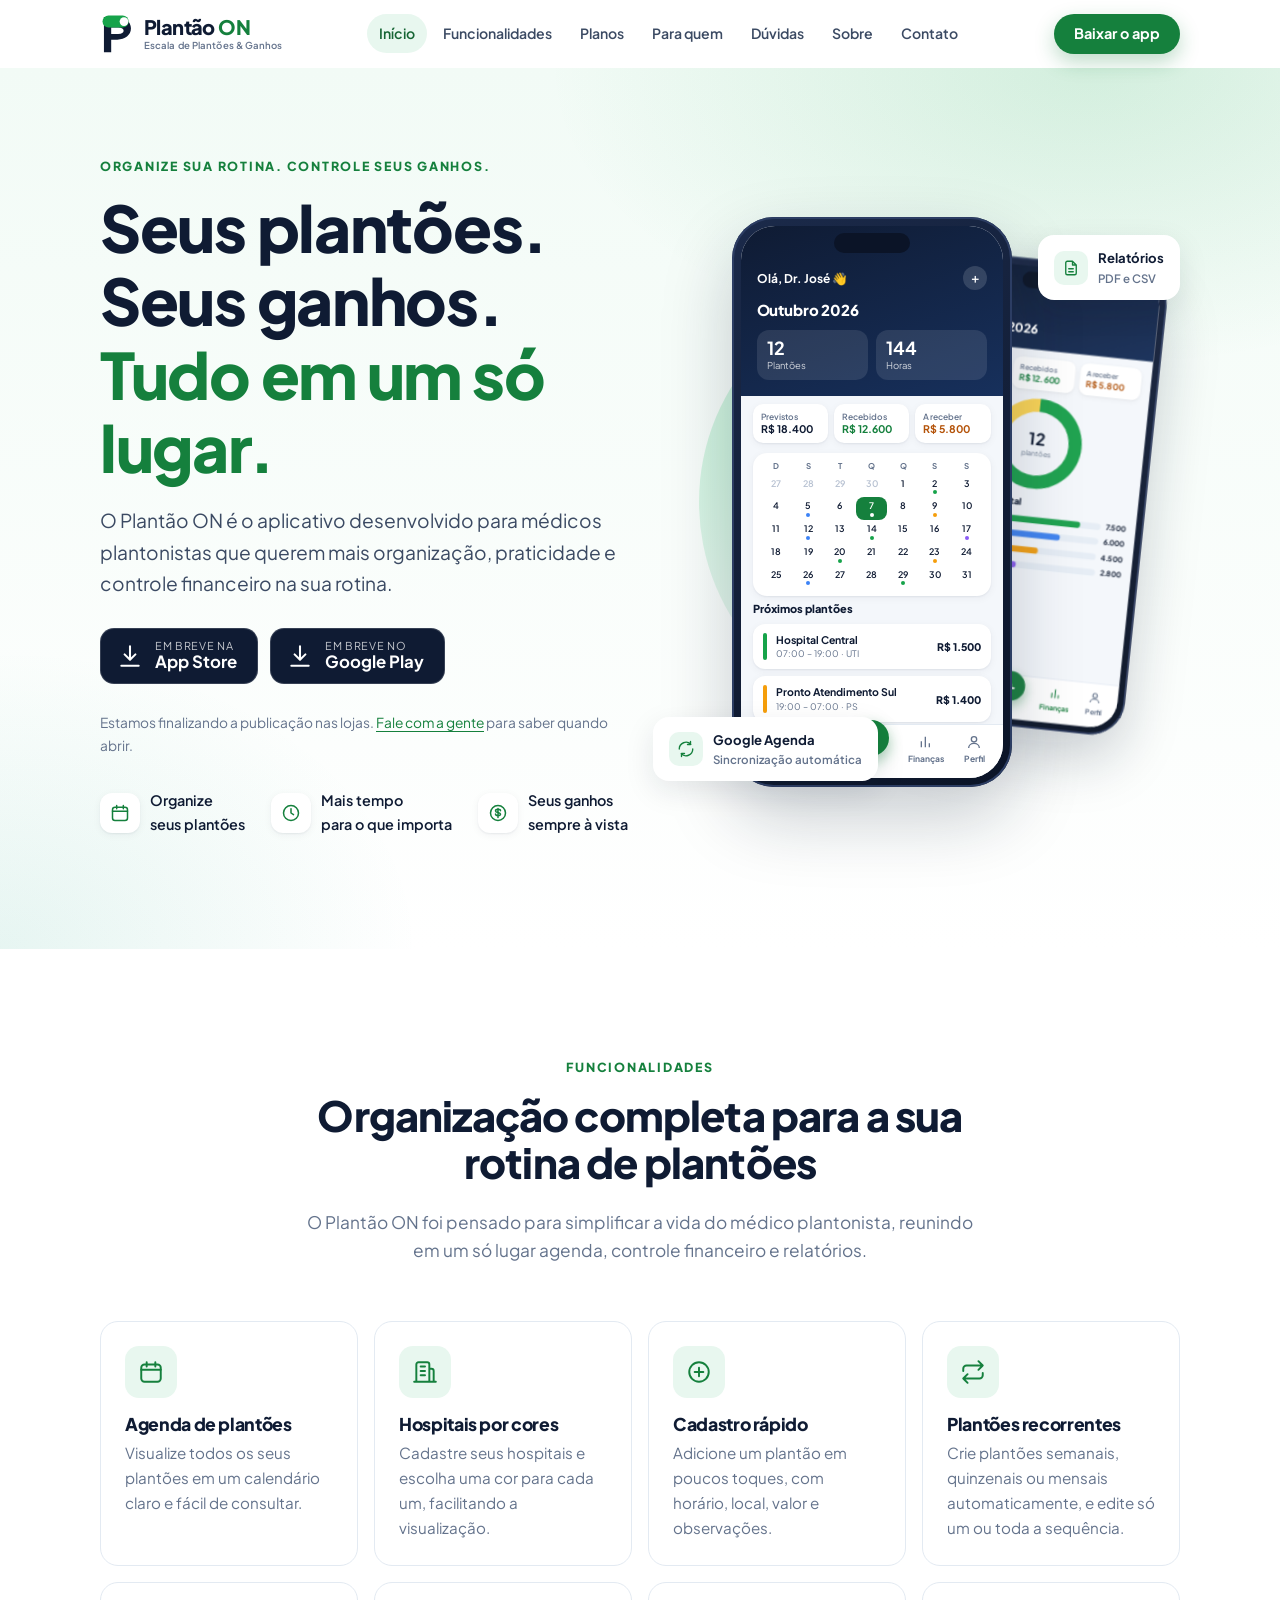
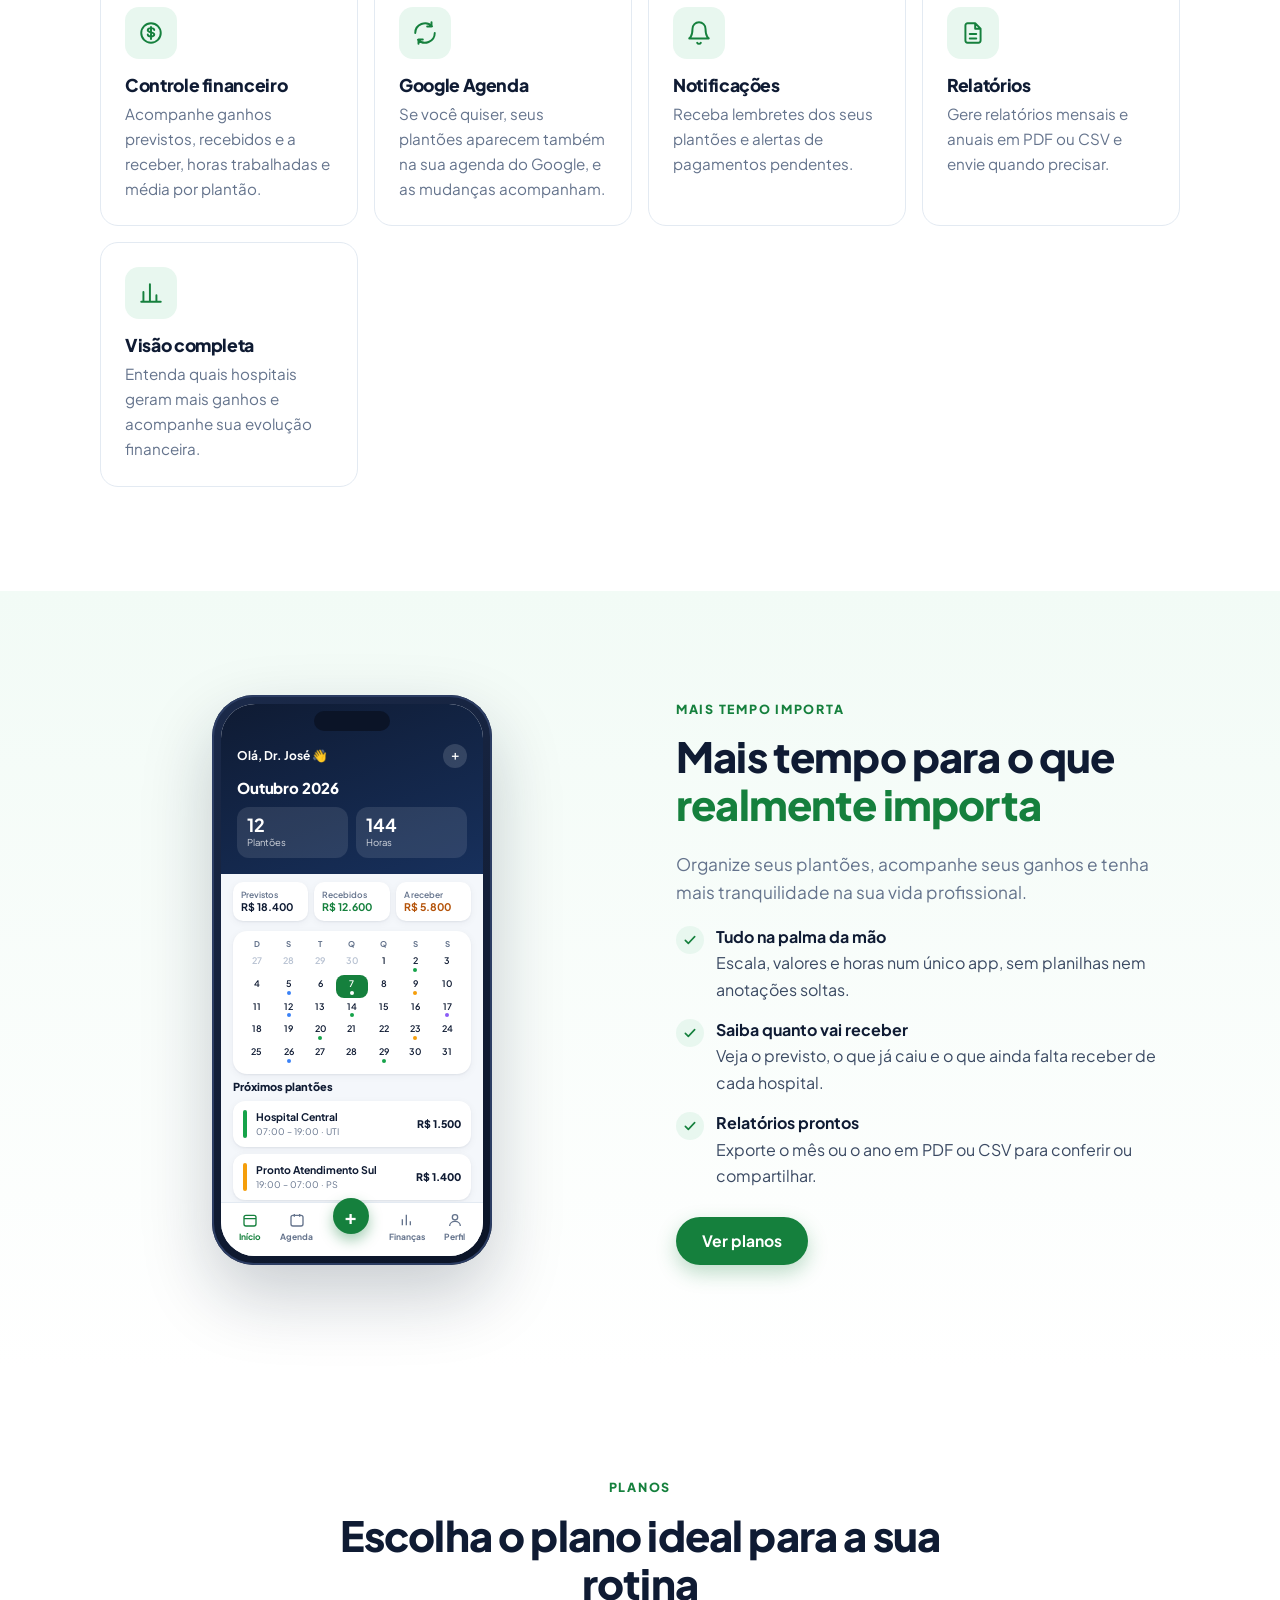
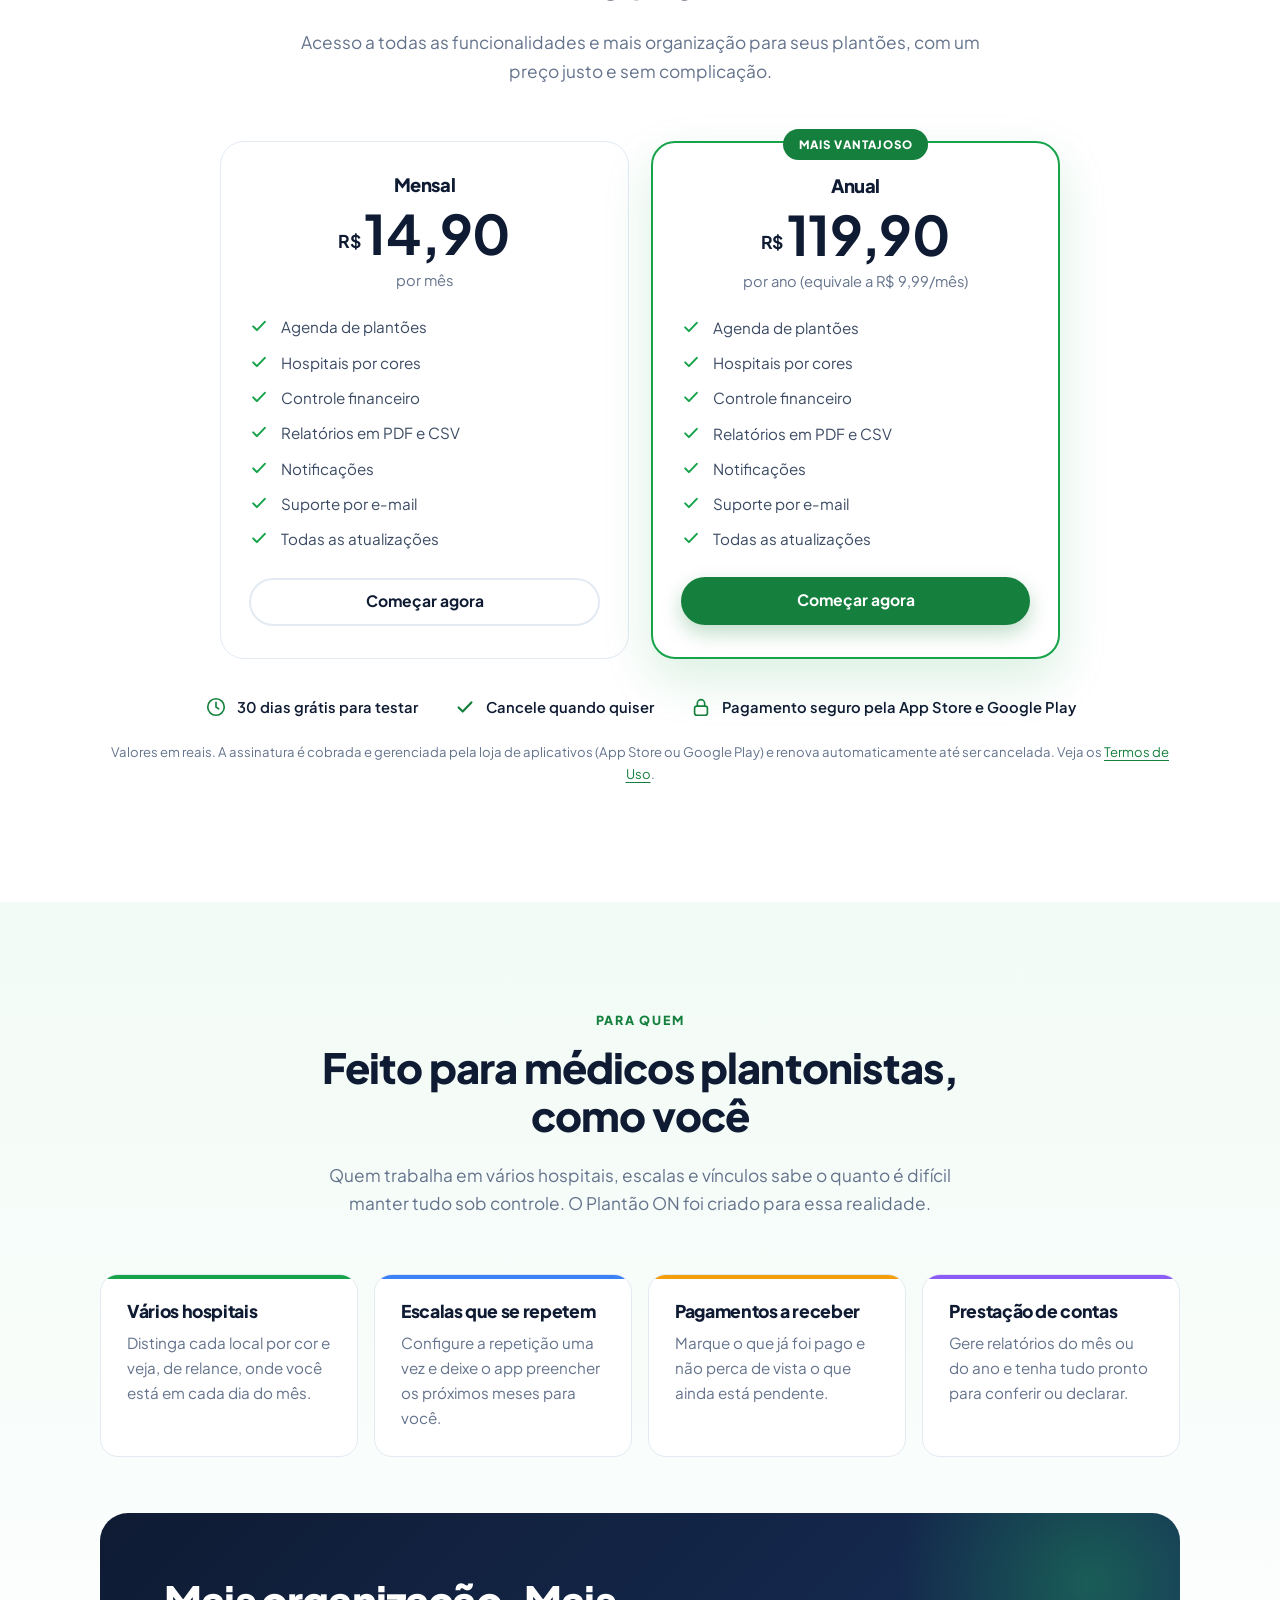
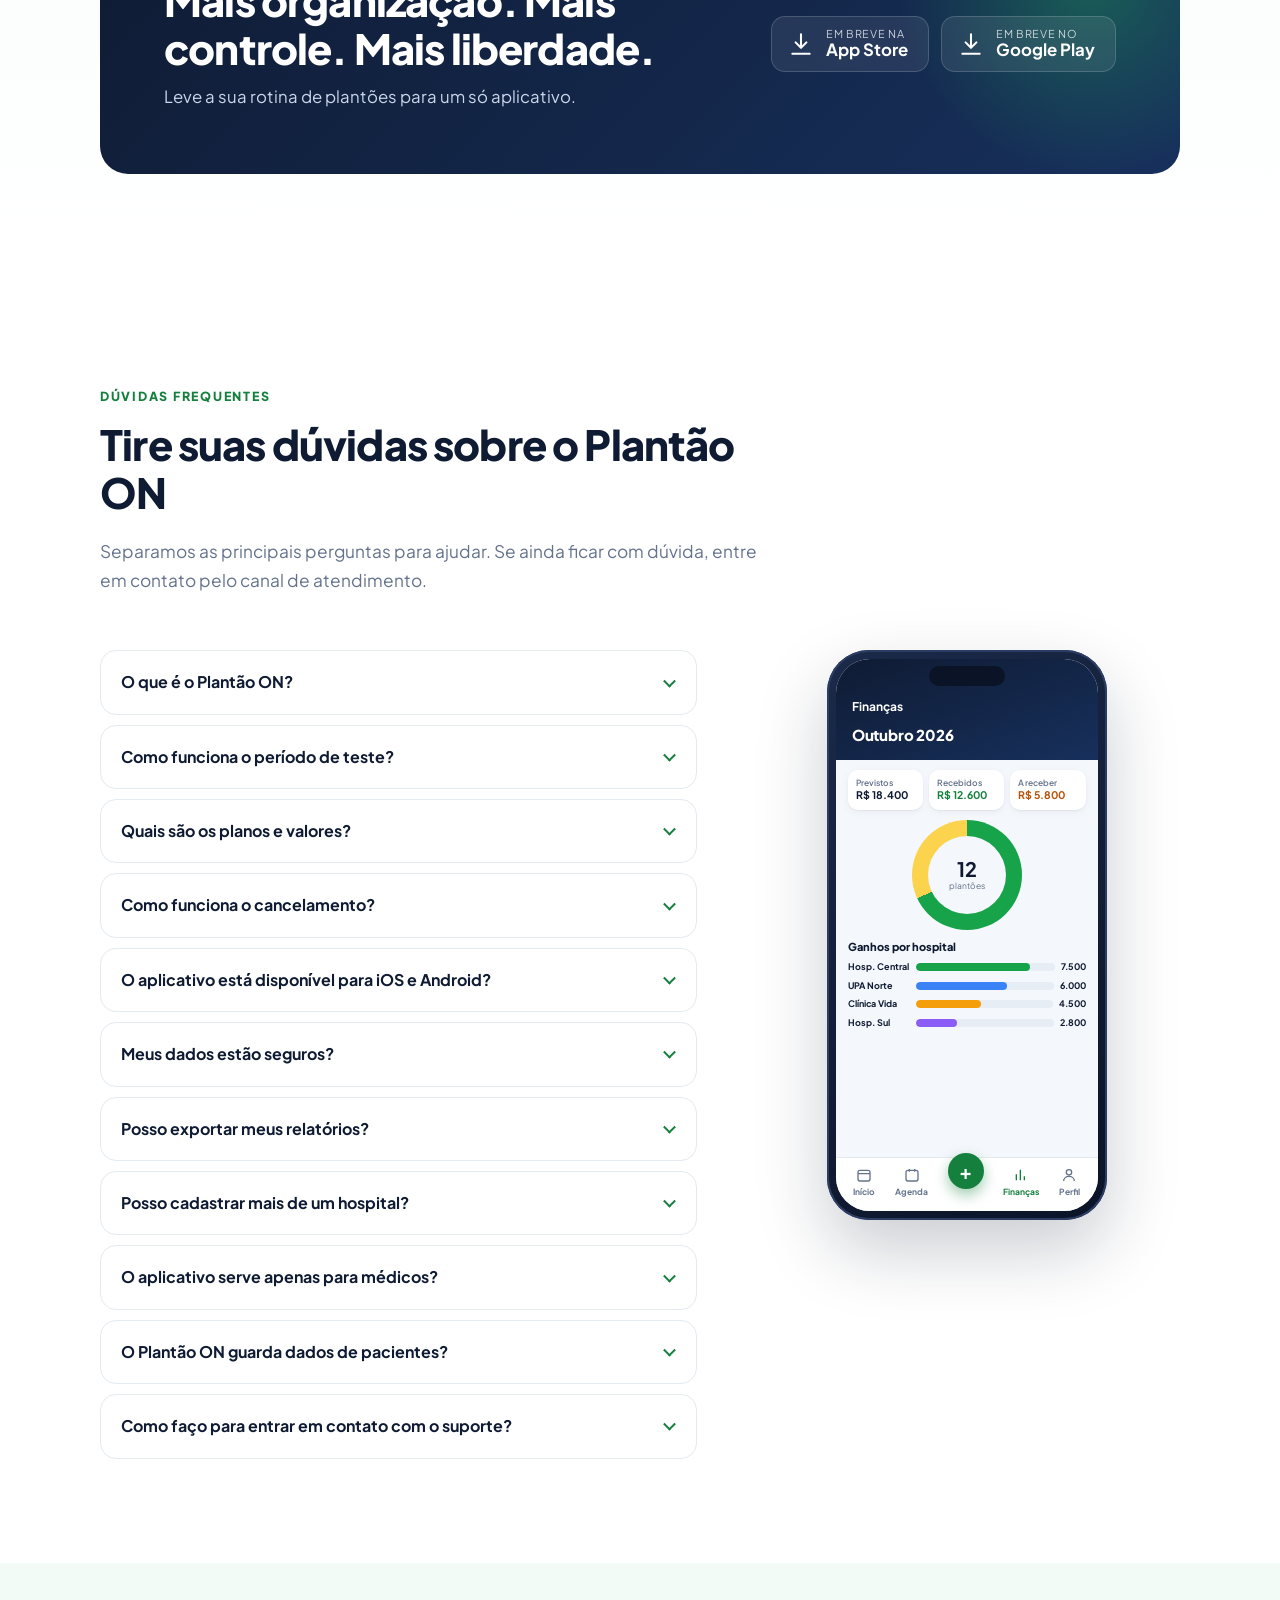
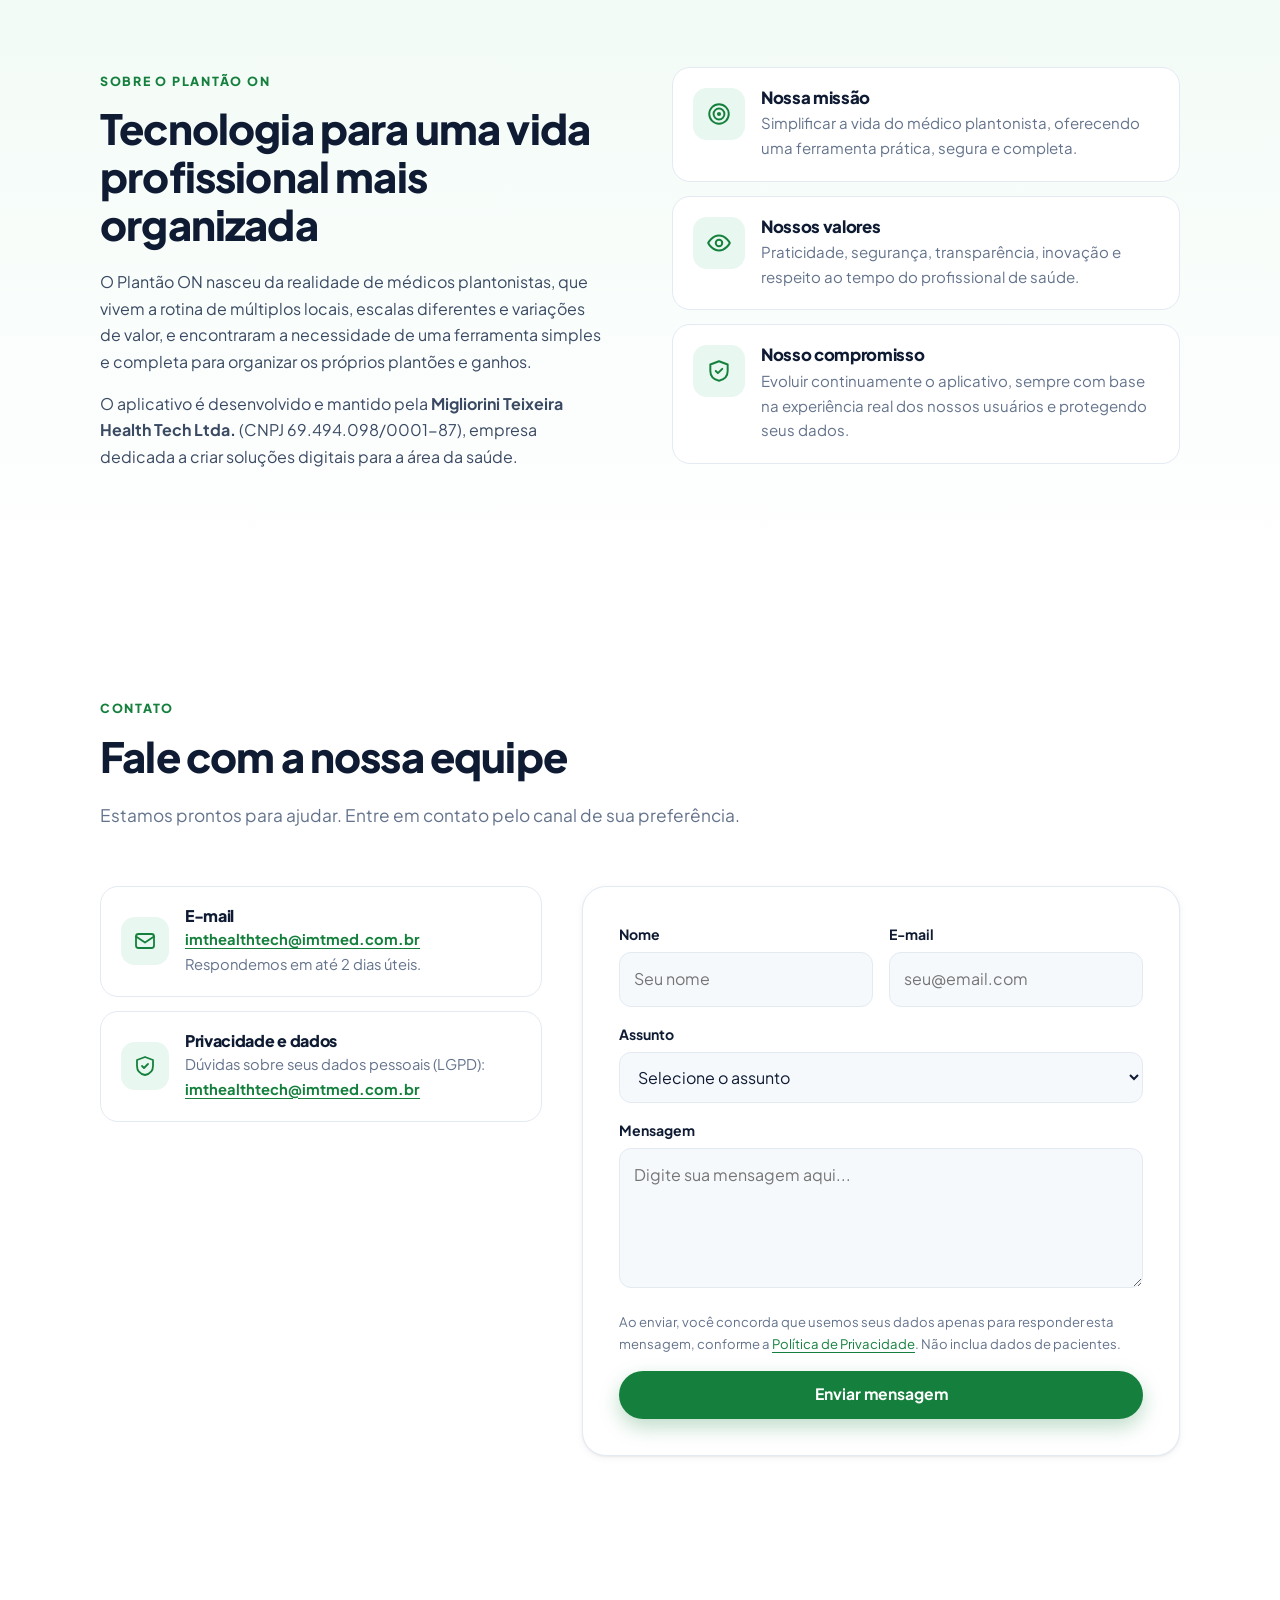
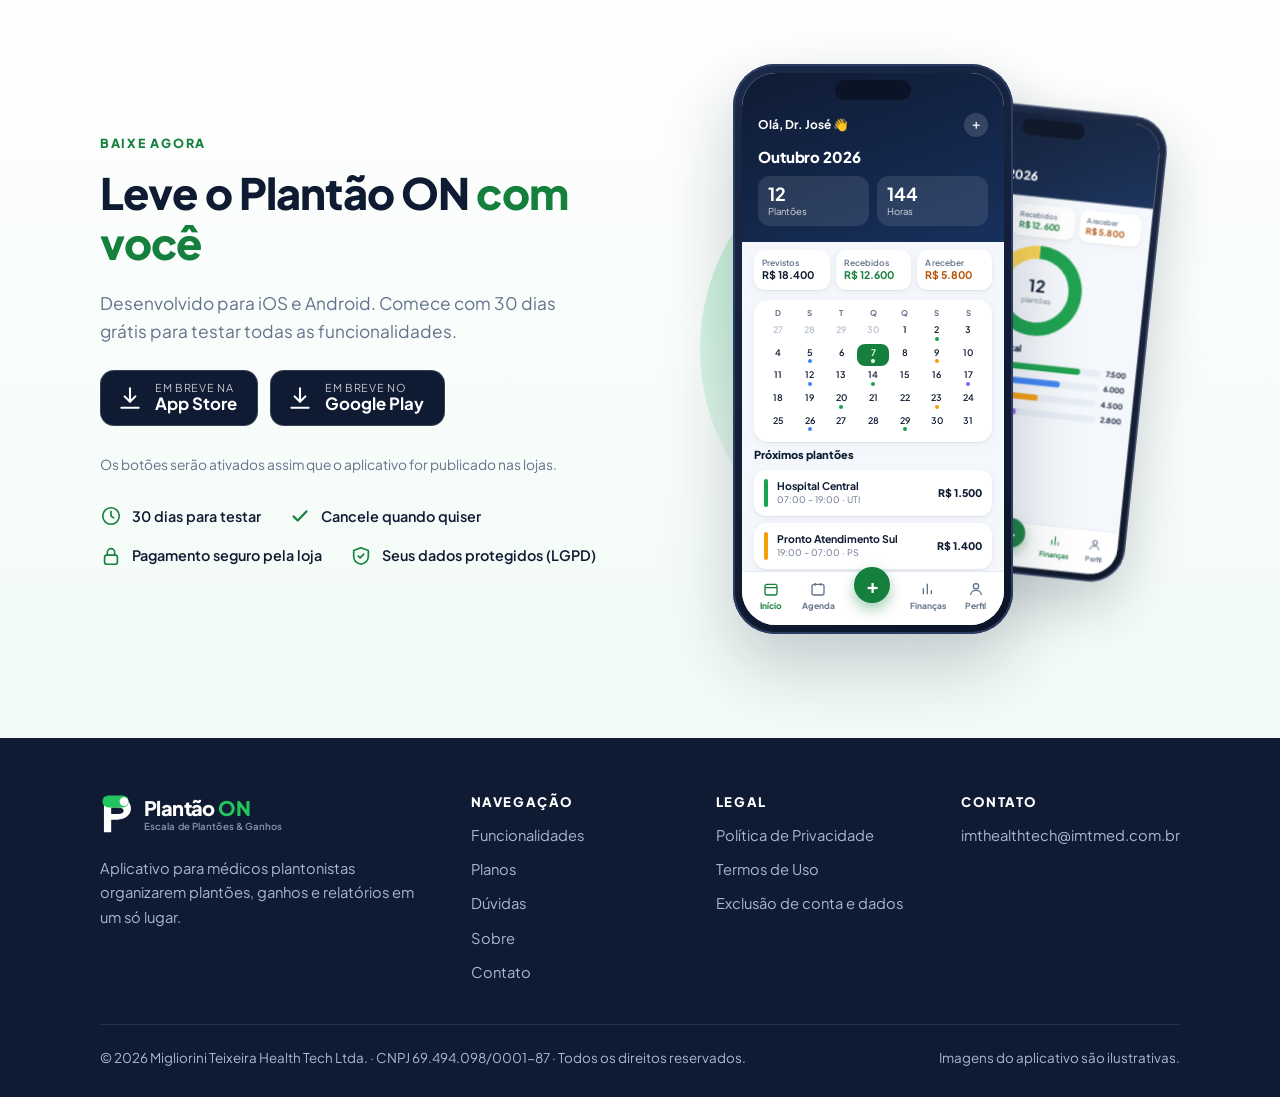
==== commit 1818bb99: "alteração do e-mail de contato" ====
--- a/index.html
+++ b/index.html
@@ -36,7 +36,7 @@
         "name": "Migliorini Teixeira Health Tech Ltda.",
         "url": "https://imtmed.com.br/",
         "logo": "https://imtmed.com.br/assets/img/icon-512.png",
-        "email": "contato@imtmed.com.br",
+        "email": "imthealthtech@imtmed.com.br",
         "taxID": "69.494.098/0001-87"
       },
       {
@@ -275,7 +275,7 @@
           <details><summary>Posso cadastrar mais de um hospital?</summary><div class="answer"><p>Sim. Você cadastra quantos hospitais e locais de trabalho precisar e escolhe uma cor para cada um.</p></div></details>
           <details><summary>O aplicativo serve apenas para médicos?</summary><div class="answer"><p>Ele foi pensado para a rotina de médicos plantonistas, mas qualquer profissional que trabalhe em escalas de plantão pode usar para organizar horários e ganhos.</p></div></details>
           <details><summary>O Plantão ON guarda dados de pacientes?</summary><div class="answer"><p>Não. O aplicativo é para a sua organização profissional e financeira. Pedimos que não registre nome ou dados de pacientes nas anotações dos plantões.</p></div></details>
-          <details><summary>Como faço para entrar em contato com o suporte?</summary><div class="answer"><p>Escreva para <a href="mailto:contato@imtmed.com.br">contato@imtmed.com.br</a> ou use o formulário na seção <a href="#contato">Contato</a>.</p></div></details>
+          <details><summary>Como faço para entrar em contato com o suporte?</summary><div class="answer"><p>Escreva para <a href="mailto:imthealthtech@imtmed.com.br">imthealthtech@imtmed.com.br</a> ou use o formulário na seção <a href="#contato">Contato</a>.</p></div></details>
         </div>
         <div class="faq-phone" aria-hidden="true"><div data-phone="finance"></div></div>
       </div>
@@ -309,8 +309,8 @@
       </div>
       <div class="contact-grid">
         <div class="contact-cards reveal">
-          <div class="contact-card"><div class="ico"><svg><use href="#i-mail"/></svg></div><div><h3>E-mail</h3><p><a href="mailto:contato@imtmed.com.br">contato@imtmed.com.br</a></p><p>Respondemos em até 2 dias úteis.</p></div></div>
-          <div class="contact-card"><div class="ico"><svg><use href="#i-shield"/></svg></div><div><h3>Privacidade e dados</h3><p>Dúvidas sobre seus dados pessoais (LGPD): <a href="mailto:contato@imtmed.com.br?subject=Privacidade%20e%20dados">contato@imtmed.com.br</a></p></div></div>
+          <div class="contact-card"><div class="ico"><svg><use href="#i-mail"/></svg></div><div><h3>E-mail</h3><p><a href="mailto:imthealthtech@imtmed.com.br">imthealthtech@imtmed.com.br</a></p><p>Respondemos em até 2 dias úteis.</p></div></div>
+          <div class="contact-card"><div class="ico"><svg><use href="#i-shield"/></svg></div><div><h3>Privacidade e dados</h3><p>Dúvidas sobre seus dados pessoais (LGPD): <a href="mailto:imthealthtech@imtmed.com.br?subject=Privacidade%20e%20dados">imthealthtech@imtmed.com.br</a></p></div></div>
         </div>
         <form class="form reveal" id="contact-form" action="api/contato.php" method="post" novalidate>
           <div class="form-row">
@@ -397,7 +397,7 @@
       <div class="col-links">
         <h4>Contato</h4>
         <ul>
-          <li><a href="mailto:contato@imtmed.com.br">contato@imtmed.com.br</a></li>
+          <li><a href="mailto:imthealthtech@imtmed.com.br">imthealthtech@imtmed.com.br</a></li>
         </ul>
       </div>
     </div>
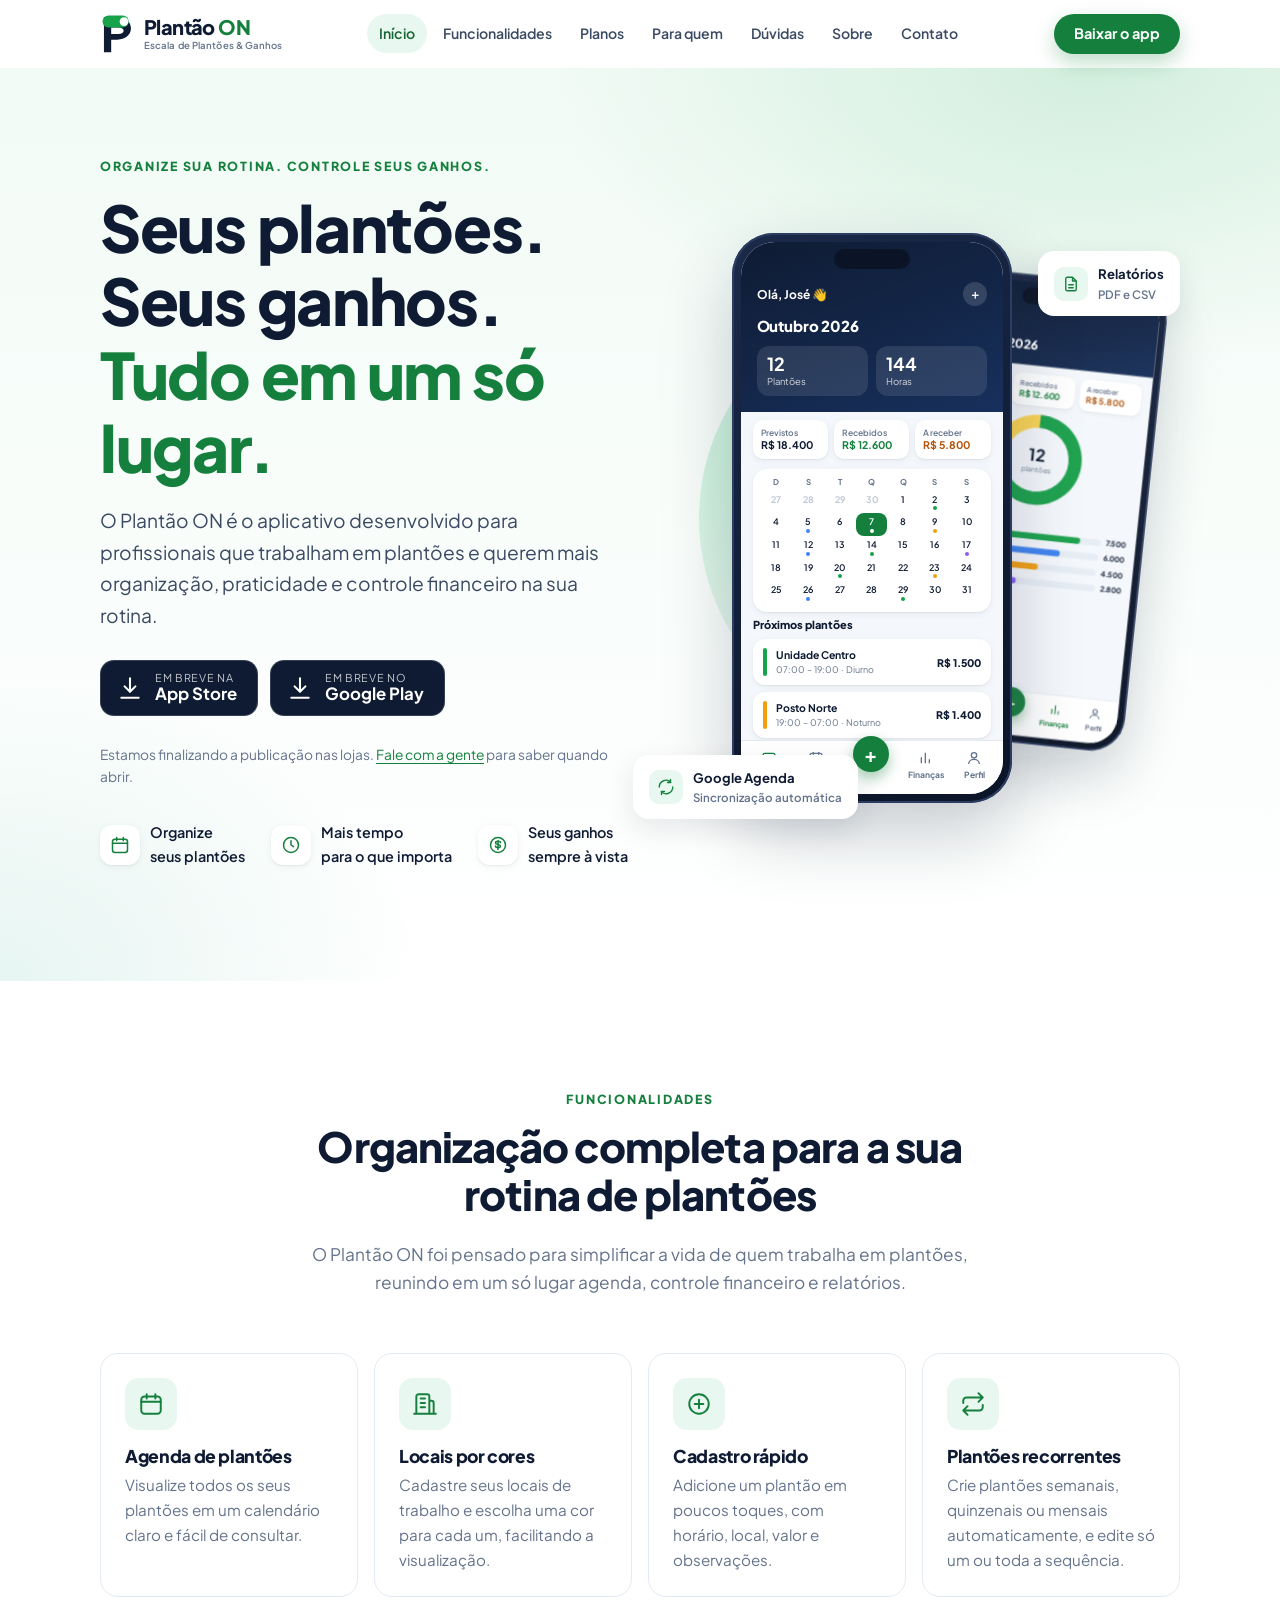
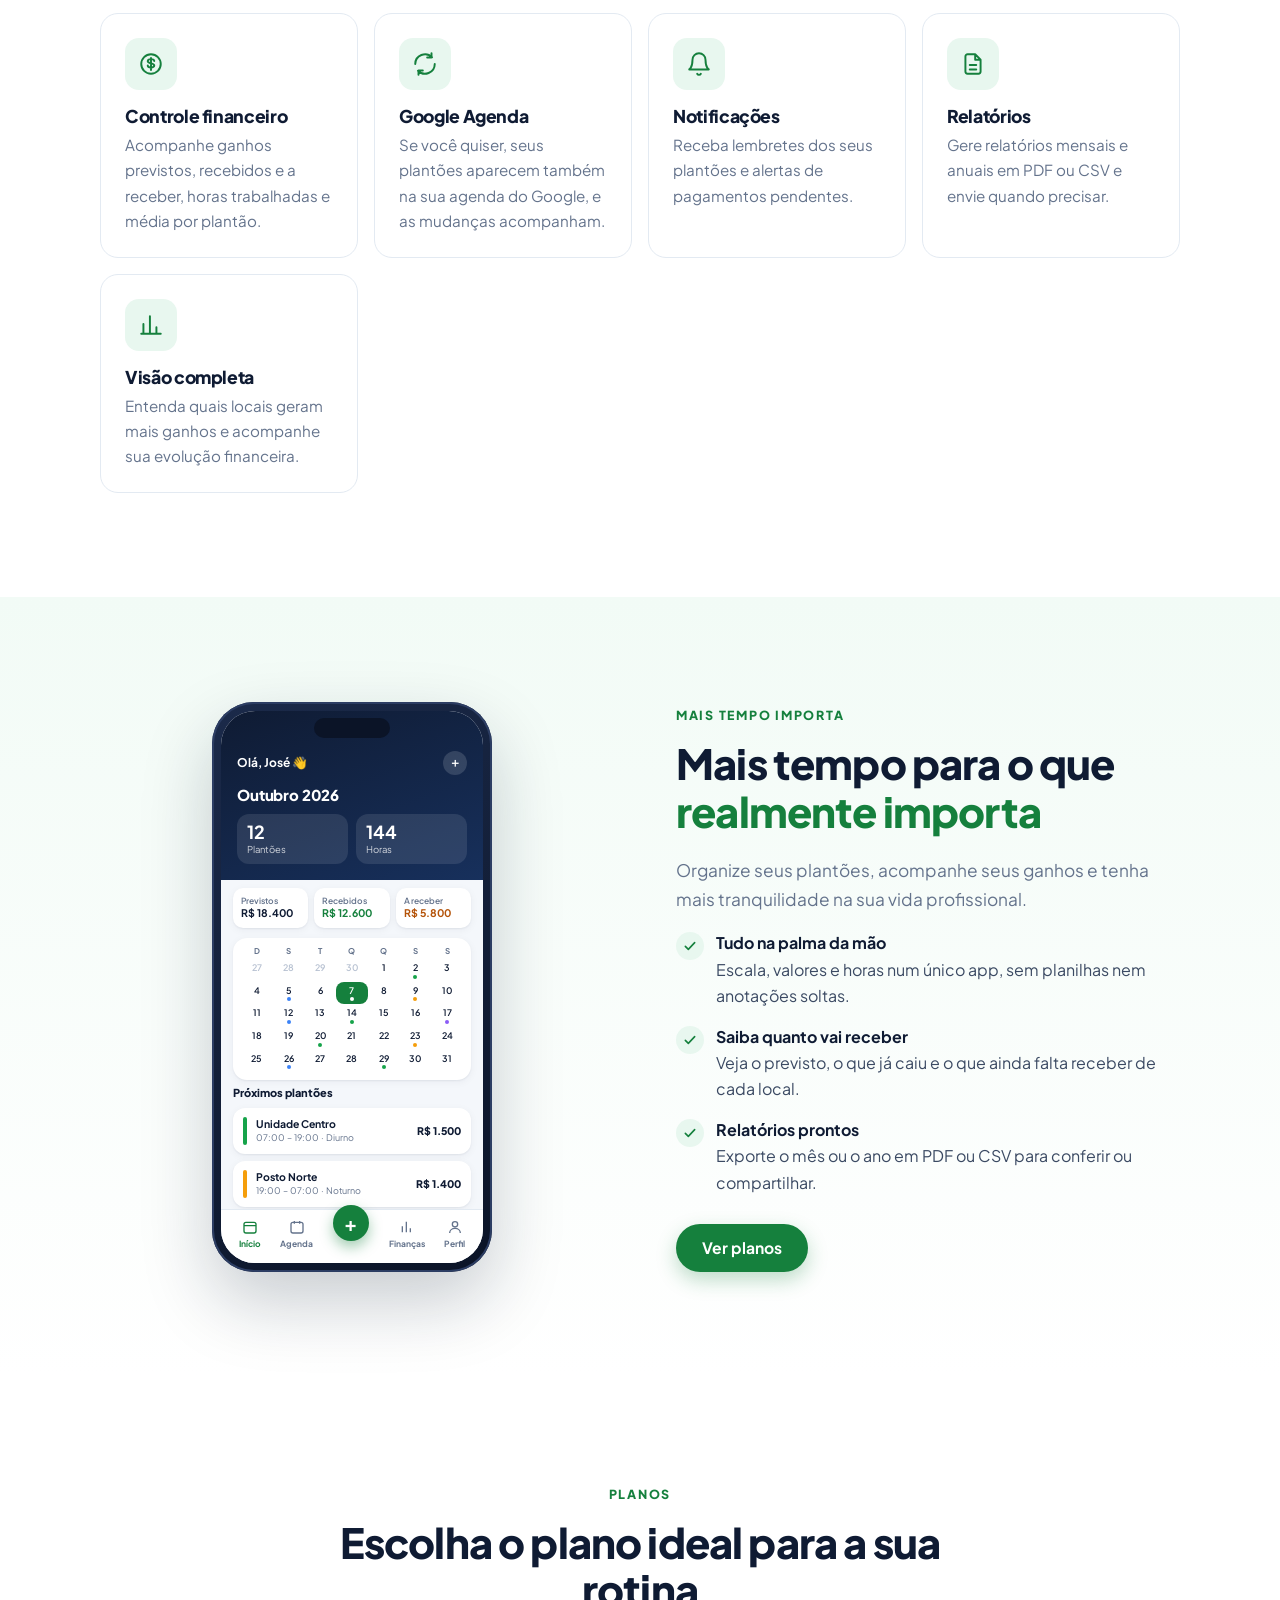
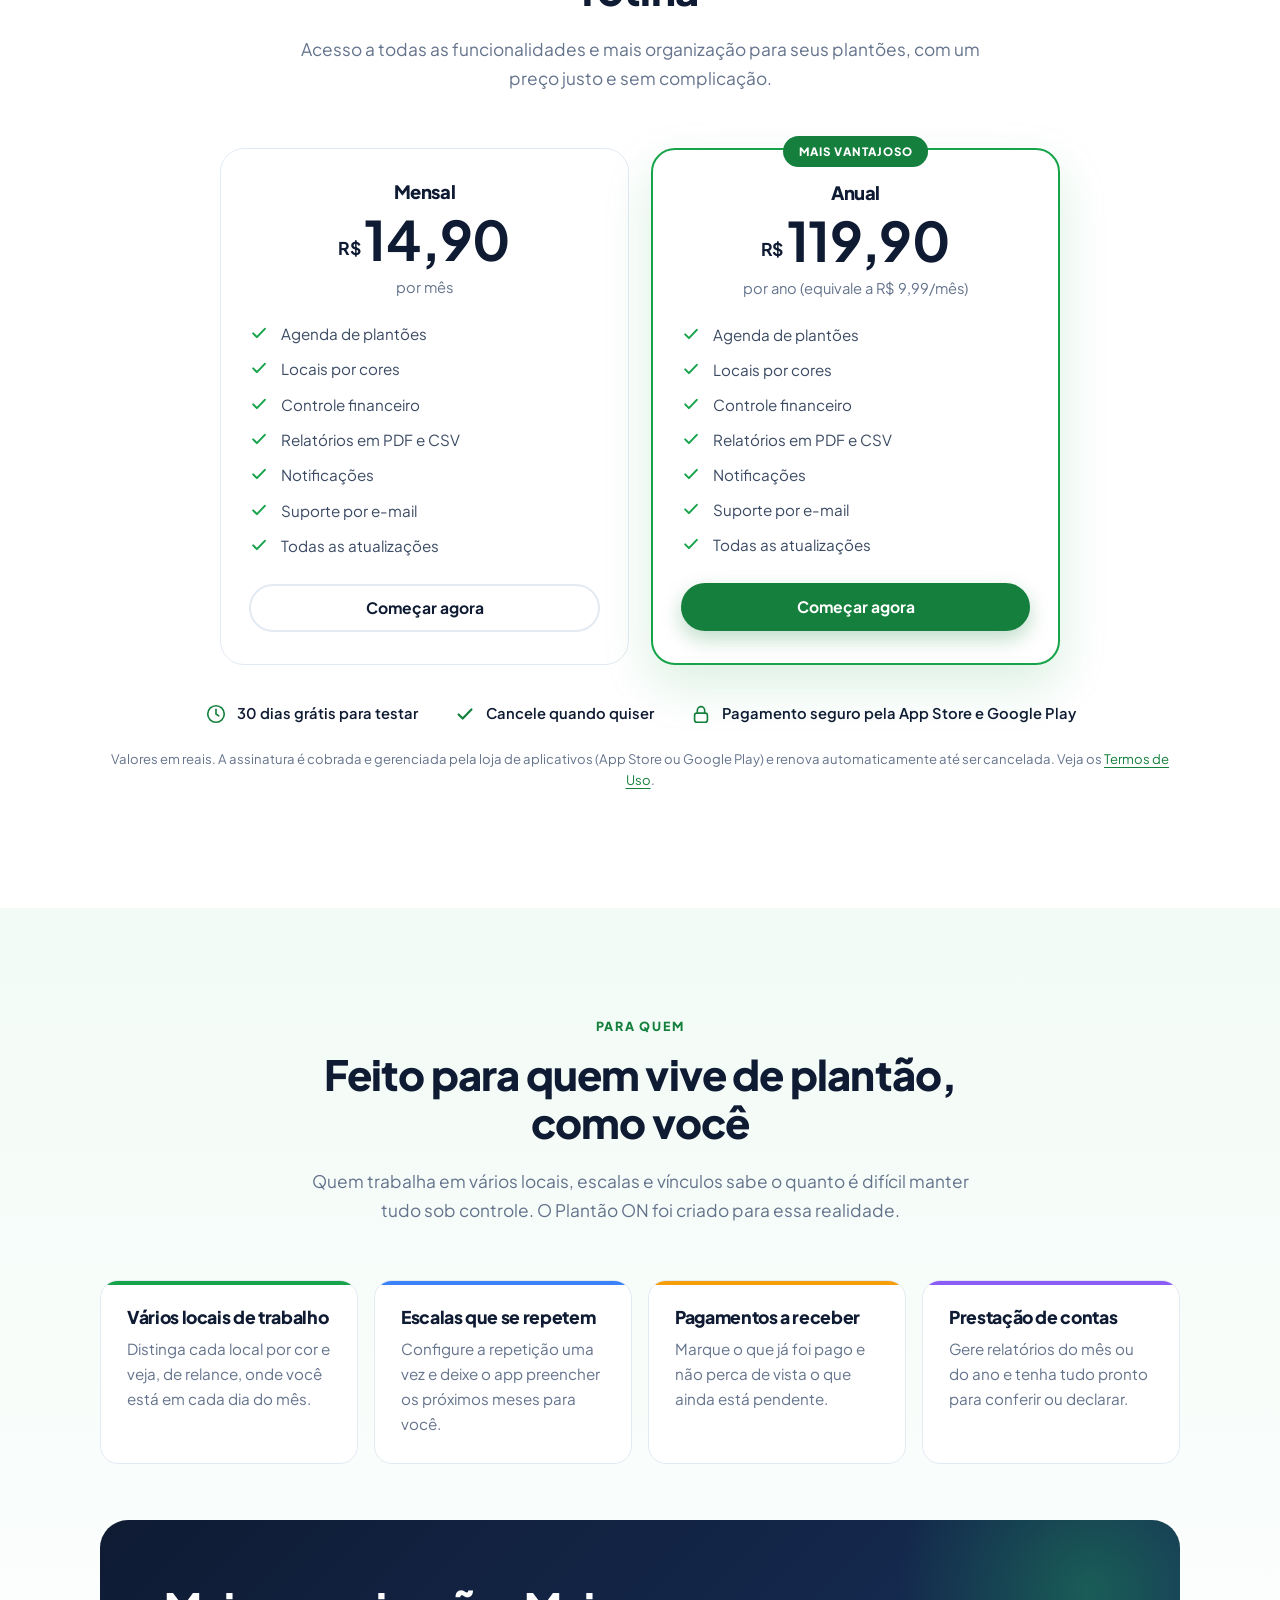
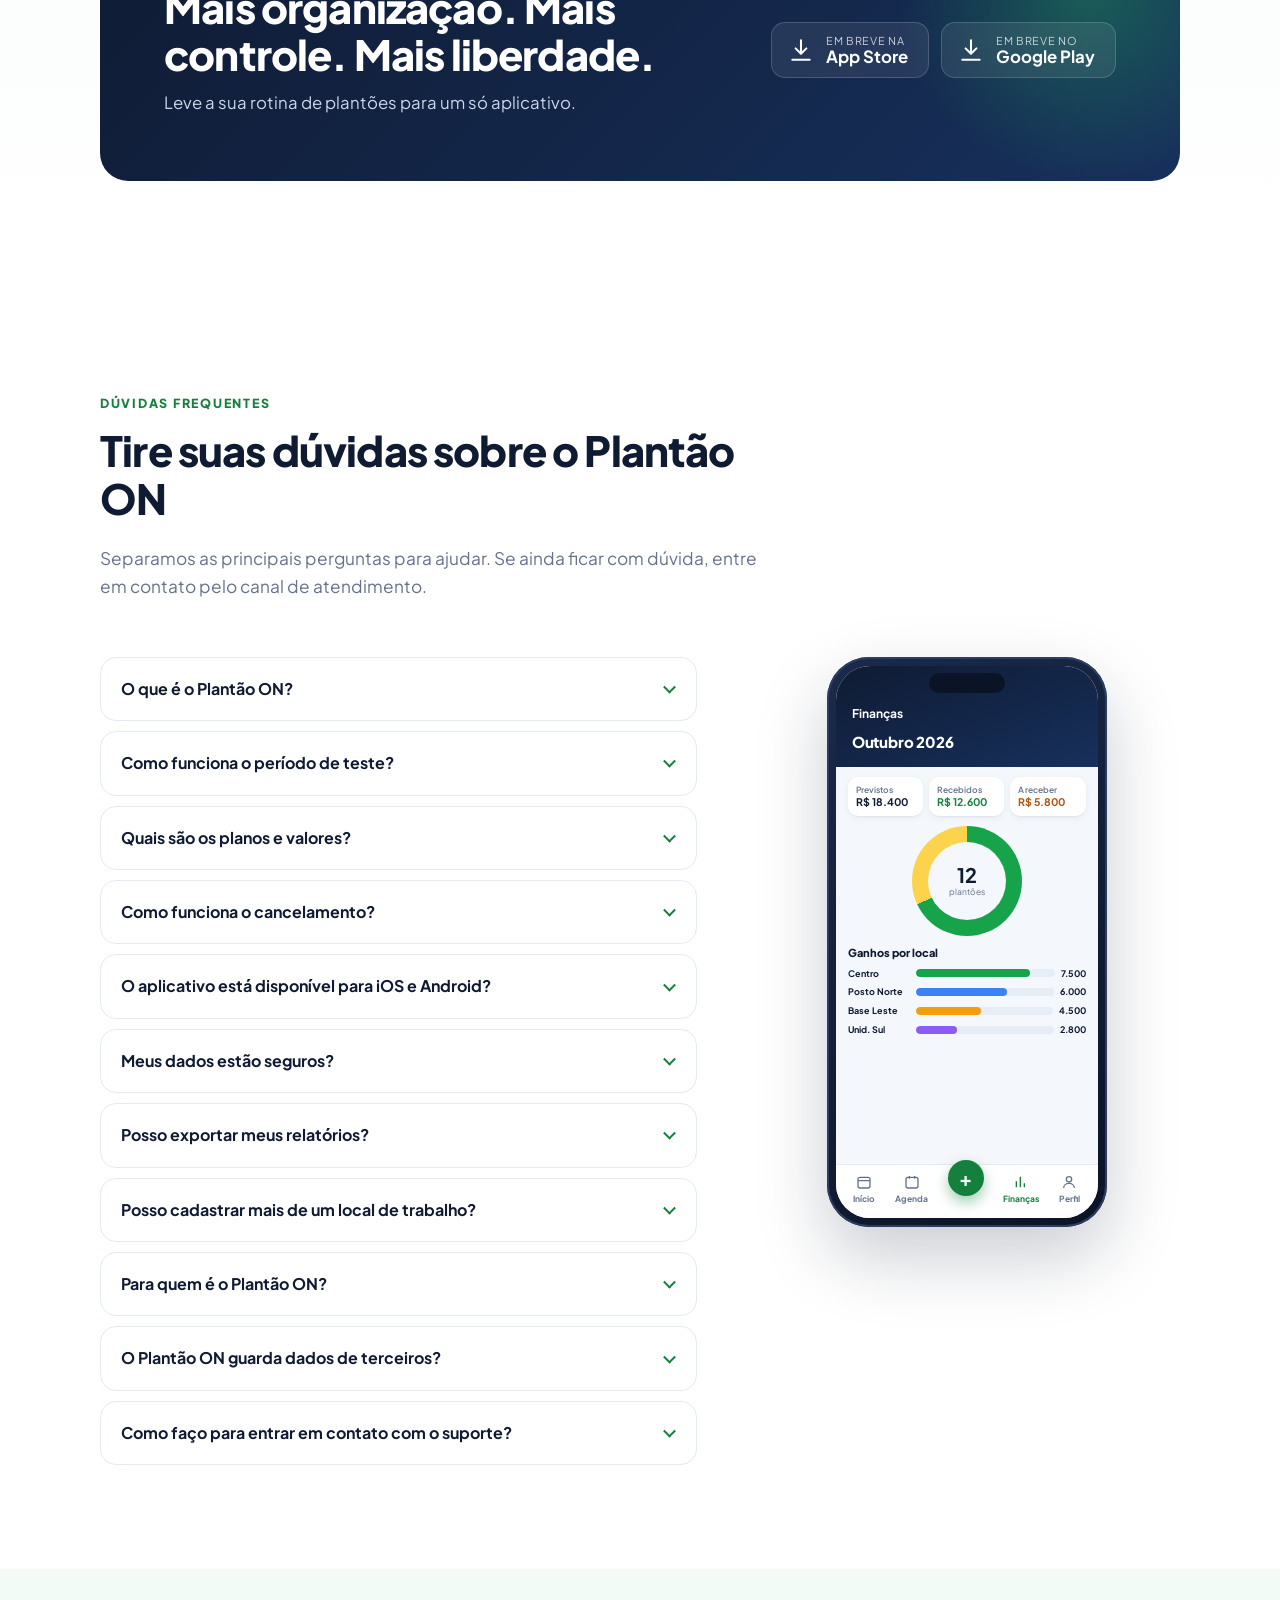
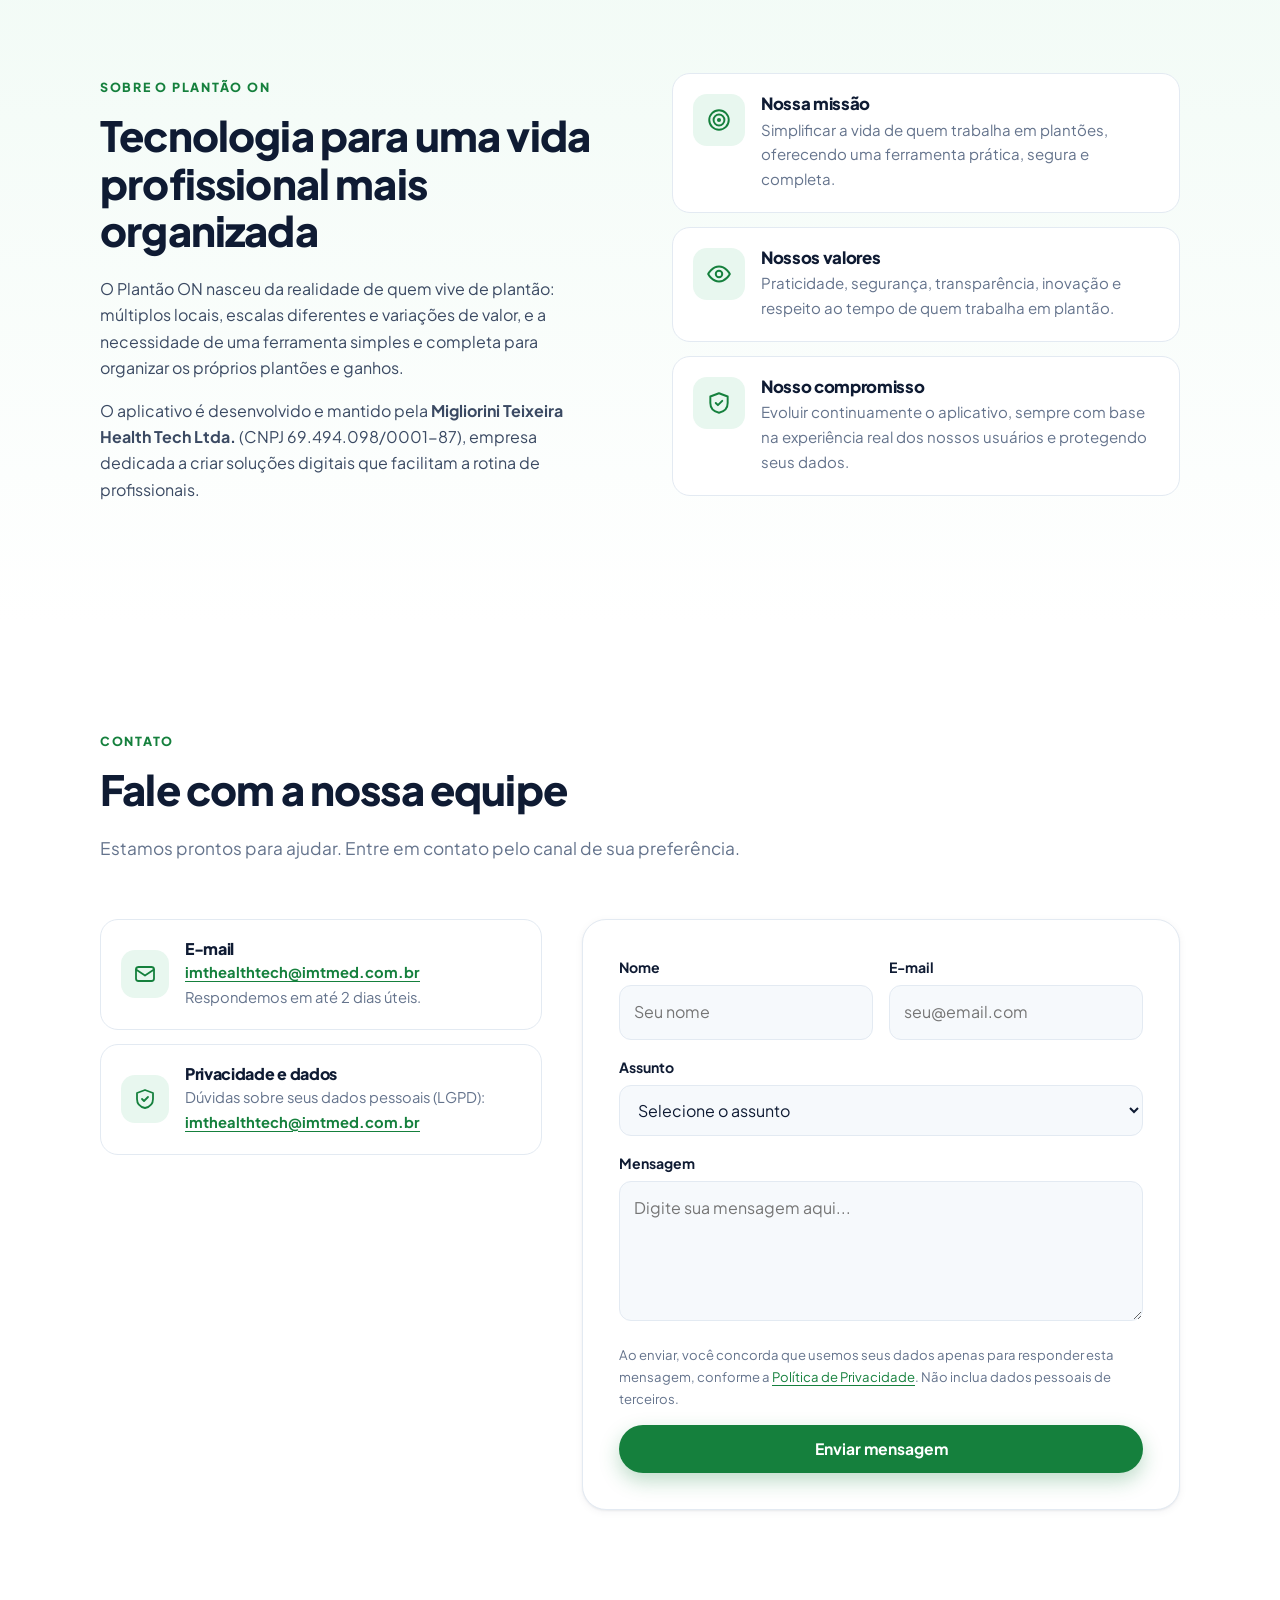
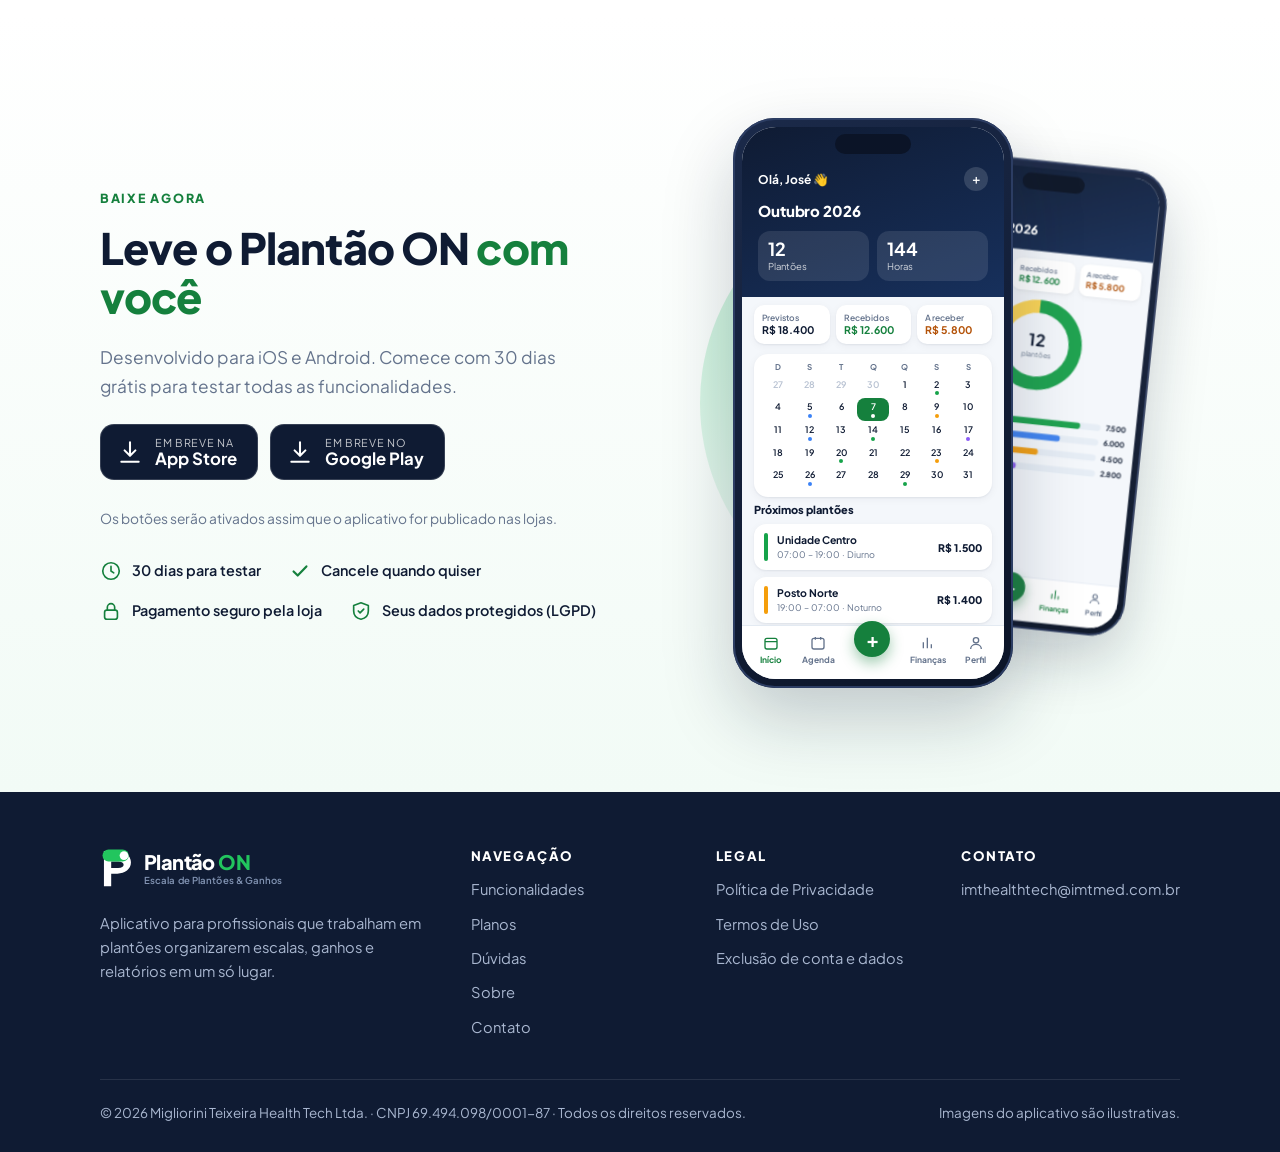
==== commit e29b1424: "atualizações sobre as funcionalidades do aplicativo" ====
--- a/index.html
+++ b/index.html
@@ -4,7 +4,7 @@
   <meta charset="utf-8">
   <meta name="viewport" content="width=device-width, initial-scale=1, viewport-fit=cover">
   <title>Plantão ON — Organize seus plantões e controle seus ganhos</title>
-  <meta name="description" content="O Plantão ON é o aplicativo para médicos plantonistas organizarem escalas, hospitais, ganhos e relatórios em um só lugar. Agenda de plantões, controle financeiro e sincronização com o Google Agenda.">
+  <meta name="description" content="O Plantão ON é o aplicativo para quem trabalha em plantões organizar escalas, locais de trabalho, ganhos e relatórios em um só lugar. Agenda de plantões, controle financeiro e sincronização com o Google Agenda.">
   <meta name="theme-color" content="#0f1b33">
   <link rel="canonical" href="https://imtmed.com.br/">
 
@@ -18,7 +18,7 @@
   <meta property="og:locale" content="pt_BR">
   <meta property="og:site_name" content="Plantão ON">
   <meta property="og:title" content="Plantão ON — Seus plantões. Seus ganhos. Tudo em um só lugar.">
-  <meta property="og:description" content="Aplicativo para médicos plantonistas: agenda, hospitais por cores, controle financeiro e relatórios.">
+  <meta property="og:description" content="Aplicativo para quem trabalha em plantões: agenda, locais por cores, controle financeiro e relatórios.">
   <meta property="og:url" content="https://imtmed.com.br/">
   <meta property="og:image" content="https://imtmed.com.br/assets/img/og-image.png">
   <meta name="twitter:card" content="summary_large_image">
@@ -42,9 +42,9 @@
       {
         "@type": "MobileApplication",
         "name": "Plantão ON",
-        "applicationCategory": "HealthApplication",
+        "applicationCategory": "BusinessApplication",
         "operatingSystem": "iOS, Android",
-        "description": "Aplicativo para médicos plantonistas organizarem plantões, hospitais, ganhos e relatórios.",
+        "description": "Aplicativo para profissionais que trabalham em plantões organizarem escalas, locais de trabalho, ganhos e relatórios.",
         "publisher": { "@type": "Organization", "name": "Migliorini Teixeira Health Tech Ltda." },
         "offers": [
           { "@type": "Offer", "price": "14.90", "priceCurrency": "BRL", "name": "Plano mensal" },
@@ -117,7 +117,7 @@
       <div class="hero-copy">
         <span class="eyebrow">Organize sua rotina. Controle seus ganhos.</span>
         <h1><span>Seus plantões.</span><span>Seus ganhos.</span><span class="accent">Tudo em um só lugar.</span></h1>
-        <p class="hero-lead">O Plantão ON é o aplicativo desenvolvido para médicos plantonistas que querem mais organização, praticidade e controle financeiro na sua rotina.</p>
+        <p class="hero-lead">O Plantão ON é o aplicativo desenvolvido para profissionais que trabalham em plantões e querem mais organização, praticidade e controle financeiro na sua rotina.</p>
         <div class="hero-cta">
           <span class="store-btn" aria-label="App Store — em breve"><svg><use href="#i-download"/></svg><span><small>Em breve na</small><strong>App Store</strong></span></span>
           <span class="store-btn" aria-label="Google Play — em breve"><svg><use href="#i-download"/></svg><span><small>Em breve no</small><strong>Google Play</strong></span></span>
@@ -145,18 +145,18 @@
       <div class="section-head section-head--center reveal">
         <span class="eyebrow">Funcionalidades</span>
         <h2>Organização completa para a sua rotina de plantões</h2>
-        <p>O Plantão ON foi pensado para simplificar a vida do médico plantonista, reunindo em um só lugar agenda, controle financeiro e relatórios.</p>
+        <p>O Plantão ON foi pensado para simplificar a vida de quem trabalha em plantões, reunindo em um só lugar agenda, controle financeiro e relatórios.</p>
       </div>
       <div class="feature-grid">
         <article class="feature reveal"><div class="ico"><svg><use href="#i-cal"/></svg></div><h3>Agenda de plantões</h3><p>Visualize todos os seus plantões em um calendário claro e fácil de consultar.</p></article>
-        <article class="feature reveal"><div class="ico"><svg><use href="#i-building"/></svg></div><h3>Hospitais por cores</h3><p>Cadastre seus hospitais e escolha uma cor para cada um, facilitando a visualização.</p></article>
+        <article class="feature reveal"><div class="ico"><svg><use href="#i-building"/></svg></div><h3>Locais por cores</h3><p>Cadastre seus locais de trabalho e escolha uma cor para cada um, facilitando a visualização.</p></article>
         <article class="feature reveal"><div class="ico"><svg><use href="#i-plus"/></svg></div><h3>Cadastro rápido</h3><p>Adicione um plantão em poucos toques, com horário, local, valor e observações.</p></article>
         <article class="feature reveal"><div class="ico"><svg><use href="#i-repeat"/></svg></div><h3>Plantões recorrentes</h3><p>Crie plantões semanais, quinzenais ou mensais automaticamente, e edite só um ou toda a sequência.</p></article>
         <article class="feature reveal"><div class="ico"><svg><use href="#i-coin"/></svg></div><h3>Controle financeiro</h3><p>Acompanhe ganhos previstos, recebidos e a receber, horas trabalhadas e média por plantão.</p></article>
         <article class="feature reveal"><div class="ico"><svg><use href="#i-sync"/></svg></div><h3>Google Agenda</h3><p>Se você quiser, seus plantões aparecem também na sua agenda do Google, e as mudanças acompanham.</p></article>
         <article class="feature reveal"><div class="ico"><svg><use href="#i-bell"/></svg></div><h3>Notificações</h3><p>Receba lembretes dos seus plantões e alertas de pagamentos pendentes.</p></article>
         <article class="feature reveal"><div class="ico"><svg><use href="#i-file"/></svg></div><h3>Relatórios</h3><p>Gere relatórios mensais e anuais em PDF ou CSV e envie quando precisar.</p></article>
-        <article class="feature reveal"><div class="ico"><svg><use href="#i-chart"/></svg></div><h3>Visão completa</h3><p>Entenda quais hospitais geram mais ganhos e acompanhe sua evolução financeira.</p></article>
+        <article class="feature reveal"><div class="ico"><svg><use href="#i-chart"/></svg></div><h3>Visão completa</h3><p>Entenda quais locais geram mais ganhos e acompanhe sua evolução financeira.</p></article>
       </div>
     </div>
   </section>
@@ -170,7 +170,7 @@
         <p style="color:var(--muted);font-size:1.08rem">Organize seus plantões, acompanhe seus ganhos e tenha mais tranquilidade na sua vida profissional.</p>
         <ul class="check-list">
           <li><span class="tick"><svg><use href="#i-check"/></svg></span><span><strong>Tudo na palma da mão</strong>Escala, valores e horas num único app, sem planilhas nem anotações soltas.</span></li>
-          <li><span class="tick"><svg><use href="#i-check"/></svg></span><span><strong>Saiba quanto vai receber</strong>Veja o previsto, o que já caiu e o que ainda falta receber de cada hospital.</span></li>
+          <li><span class="tick"><svg><use href="#i-check"/></svg></span><span><strong>Saiba quanto vai receber</strong>Veja o previsto, o que já caiu e o que ainda falta receber de cada local.</span></li>
           <li><span class="tick"><svg><use href="#i-check"/></svg></span><span><strong>Relatórios prontos</strong>Exporte o mês ou o ano em PDF ou CSV para conferir ou compartilhar.</span></li>
         </ul>
         <a class="btn btn--primary" href="#planos">Ver planos</a>
@@ -193,7 +193,7 @@
           <p class="price-sub">por mês</p>
           <ul>
             <li><svg><use href="#i-check"/></svg>Agenda de plantões</li>
-            <li><svg><use href="#i-check"/></svg>Hospitais por cores</li>
+            <li><svg><use href="#i-check"/></svg>Locais por cores</li>
             <li><svg><use href="#i-check"/></svg>Controle financeiro</li>
             <li><svg><use href="#i-check"/></svg>Relatórios em PDF e CSV</li>
             <li><svg><use href="#i-check"/></svg>Notificações</li>
@@ -209,7 +209,7 @@
           <p class="price-sub">por ano (equivale a R$&nbsp;9,99/mês)</p>
           <ul>
             <li><svg><use href="#i-check"/></svg>Agenda de plantões</li>
-            <li><svg><use href="#i-check"/></svg>Hospitais por cores</li>
+            <li><svg><use href="#i-check"/></svg>Locais por cores</li>
             <li><svg><use href="#i-check"/></svg>Controle financeiro</li>
             <li><svg><use href="#i-check"/></svg>Relatórios em PDF e CSV</li>
             <li><svg><use href="#i-check"/></svg>Notificações</li>
@@ -233,11 +233,11 @@
     <div class="container">
       <div class="section-head section-head--center reveal">
         <span class="eyebrow">Para quem</span>
-        <h2>Feito para médicos plantonistas, como você</h2>
-        <p>Quem trabalha em vários hospitais, escalas e vínculos sabe o quanto é difícil manter tudo sob controle. O Plantão ON foi criado para essa realidade.</p>
+        <h2>Feito para quem vive de plantão, como você</h2>
+        <p>Quem trabalha em vários locais, escalas e vínculos sabe o quanto é difícil manter tudo sob controle. O Plantão ON foi criado para essa realidade.</p>
       </div>
       <div class="audience">
-        <article class="aud reveal" style="--c:var(--green)"><h3>Vários hospitais</h3><p>Distinga cada local por cor e veja, de relance, onde você está em cada dia do mês.</p></article>
+        <article class="aud reveal" style="--c:var(--green)"><h3>Vários locais de trabalho</h3><p>Distinga cada local por cor e veja, de relance, onde você está em cada dia do mês.</p></article>
         <article class="aud reveal" style="--c:var(--blue)"><h3>Escalas que se repetem</h3><p>Configure a repetição uma vez e deixe o app preencher os próximos meses para você.</p></article>
         <article class="aud reveal" style="--c:var(--amber)"><h3>Pagamentos a receber</h3><p>Marque o que já foi pago e não perca de vista o que ainda está pendente.</p></article>
         <article class="aud reveal" style="--c:var(--violet)"><h3>Prestação de contas</h3><p>Gere relatórios do mês ou do ano e tenha tudo pronto para conferir ou declarar.</p></article>
@@ -265,16 +265,16 @@
       </div>
       <div class="faq-wrap">
         <div class="faq reveal">
-          <details><summary>O que é o Plantão ON?</summary><div class="answer"><p>É um aplicativo para médicos plantonistas organizarem plantões, hospitais, ganhos e relatórios em um só lugar, direto no celular.</p></div></details>
+          <details><summary>O que é o Plantão ON?</summary><div class="answer"><p>É um aplicativo para profissionais que trabalham em plantões organizarem escalas, locais de trabalho, ganhos e relatórios em um só lugar, direto no celular.</p></div></details>
           <details><summary>Como funciona o período de teste?</summary><div class="answer"><p>Ao assinar pela primeira vez, você tem 30 dias para testar todas as funcionalidades sem custo. Se não quiser continuar, cancele antes do fim do período, pela própria loja de aplicativos, e nada será cobrado.</p></div></details>
           <details><summary>Quais são os planos e valores?</summary><div class="answer"><p>Há o plano mensal, de R$&nbsp;14,90 por mês, e o plano anual, de R$&nbsp;119,90 por ano (equivalente a R$&nbsp;9,99 por mês). Os dois dão acesso a todas as funcionalidades.</p></div></details>
           <details><summary>Como funciona o cancelamento?</summary><div class="answer"><p>A assinatura é gerenciada pela App Store ou pelo Google Play, e você pode cancelar a qualquer momento nas configurações de assinaturas da sua conta na loja. O acesso continua até o fim do período já pago.</p></div></details>
           <details><summary>O aplicativo está disponível para iOS e Android?</summary><div class="answer"><p>O Plantão ON foi desenvolvido para iOS e Android e está em fase de publicação nas duas lojas. Assim que estiver no ar, os botões de download desta página serão ativados.</p></div></details>
           <details><summary>Meus dados estão seguros?</summary><div class="answer"><p>Sim. Os dados trafegam por conexão criptografada (HTTPS) e ficam em infraestrutura de nuvem com controle de acesso por conta. Seguimos a Lei Geral de Proteção de Dados (LGPD). Saiba mais na <a href="privacidade.html">Política de Privacidade</a>.</p></div></details>
           <details><summary>Posso exportar meus relatórios?</summary><div class="answer"><p>Sim. Você gera relatórios mensais ou anuais em PDF ou CSV e pode enviá-los por e-mail.</p></div></details>
-          <details><summary>Posso cadastrar mais de um hospital?</summary><div class="answer"><p>Sim. Você cadastra quantos hospitais e locais de trabalho precisar e escolhe uma cor para cada um.</p></div></details>
-          <details><summary>O aplicativo serve apenas para médicos?</summary><div class="answer"><p>Ele foi pensado para a rotina de médicos plantonistas, mas qualquer profissional que trabalhe em escalas de plantão pode usar para organizar horários e ganhos.</p></div></details>
-          <details><summary>O Plantão ON guarda dados de pacientes?</summary><div class="answer"><p>Não. O aplicativo é para a sua organização profissional e financeira. Pedimos que não registre nome ou dados de pacientes nas anotações dos plantões.</p></div></details>
+          <details><summary>Posso cadastrar mais de um local de trabalho?</summary><div class="answer"><p>Sim. Você cadastra quantos locais de trabalho precisar e escolhe uma cor para cada um.</p></div></details>
+          <details><summary>Para quem é o Plantão ON?</summary><div class="answer"><p>Para qualquer profissional que trabalhe em escalas de plantão, em qualquer área. O aplicativo serve para organizar horários, locais de trabalho e ganhos.</p></div></details>
+          <details><summary>O Plantão ON guarda dados de terceiros?</summary><div class="answer"><p>Não. O aplicativo é para a sua organização profissional e financeira. Pedimos que não registre dados pessoais de terceiros (como clientes ou pacientes) nas anotações dos plantões.</p></div></details>
           <details><summary>Como faço para entrar em contato com o suporte?</summary><div class="answer"><p>Escreva para <a href="mailto:imthealthtech@imtmed.com.br">imthealthtech@imtmed.com.br</a> ou use o formulário na seção <a href="#contato">Contato</a>.</p></div></details>
         </div>
         <div class="faq-phone" aria-hidden="true"><div data-phone="finance"></div></div>
@@ -288,12 +288,12 @@
       <div class="reveal">
         <span class="eyebrow">Sobre o Plantão ON</span>
         <h2 style="font-size:clamp(1.75rem,4.4vw,2.6rem)">Tecnologia para uma vida profissional mais organizada</h2>
-        <p>O Plantão ON nasceu da realidade de médicos plantonistas, que vivem a rotina de múltiplos locais, escalas diferentes e variações de valor, e encontraram a necessidade de uma ferramenta simples e completa para organizar os próprios plantões e ganhos.</p>
-        <p>O aplicativo é desenvolvido e mantido pela <strong>Migliorini Teixeira Health Tech Ltda.</strong> (CNPJ 69.494.098/0001-87), empresa dedicada a criar soluções digitais para a área da saúde.</p>
+        <p>O Plantão ON nasceu da realidade de quem vive de plantão: múltiplos locais, escalas diferentes e variações de valor, e a necessidade de uma ferramenta simples e completa para organizar os próprios plantões e ganhos.</p>
+        <p>O aplicativo é desenvolvido e mantido pela <strong>Migliorini Teixeira Health Tech Ltda.</strong> (CNPJ 69.494.098/0001-87), empresa dedicada a criar soluções digitais que facilitam a rotina de profissionais.</p>
       </div>
       <div class="values">
-        <div class="value reveal"><div class="ico"><svg><use href="#i-target"/></svg></div><div><h3>Nossa missão</h3><p>Simplificar a vida do médico plantonista, oferecendo uma ferramenta prática, segura e completa.</p></div></div>
-        <div class="value reveal"><div class="ico"><svg><use href="#i-eye"/></svg></div><div><h3>Nossos valores</h3><p>Praticidade, segurança, transparência, inovação e respeito ao tempo do profissional de saúde.</p></div></div>
+        <div class="value reveal"><div class="ico"><svg><use href="#i-target"/></svg></div><div><h3>Nossa missão</h3><p>Simplificar a vida de quem trabalha em plantões, oferecendo uma ferramenta prática, segura e completa.</p></div></div>
+        <div class="value reveal"><div class="ico"><svg><use href="#i-eye"/></svg></div><div><h3>Nossos valores</h3><p>Praticidade, segurança, transparência, inovação e respeito ao tempo de quem trabalha em plantão.</p></div></div>
         <div class="value reveal"><div class="ico"><svg><use href="#i-shield"/></svg></div><div><h3>Nosso compromisso</h3><p>Evoluir continuamente o aplicativo, sempre com base na experiência real dos nossos usuários e protegendo seus dados.</p></div></div>
       </div>
     </div>
@@ -330,7 +330,7 @@
           </div>
           <div class="field"><label for="f-msg">Mensagem</label><textarea id="f-msg" name="mensagem" placeholder="Digite sua mensagem aqui..." required maxlength="3000"></textarea></div>
           <div class="field field--hp" aria-hidden="true"><label for="f-site">Não preencha este campo</label><input id="f-site" name="site" type="text" tabindex="-1" autocomplete="off"></div>
-          <p class="consent">Ao enviar, você concorda que usemos seus dados apenas para responder esta mensagem, conforme a <a href="privacidade.html">Política de Privacidade</a>. Não inclua dados de pacientes.</p>
+          <p class="consent">Ao enviar, você concorda que usemos seus dados apenas para responder esta mensagem, conforme a <a href="privacidade.html">Política de Privacidade</a>. Não inclua dados pessoais de terceiros.</p>
           <p class="form-status" id="form-status" role="status" aria-live="polite"></p>
           <button class="btn btn--primary" type="submit" id="form-btn">Enviar mensagem</button>
         </form>
@@ -374,7 +374,7 @@
           <img src="assets/img/logo-mark-light.svg" alt="" width="34" height="40">
           <span class="brand-text"><span class="brand-name">Plantão <b>ON</b></span><span class="brand-tag">Escala de Plantões &amp; Ganhos</span></span>
         </a>
-        <p>Aplicativo para médicos plantonistas organizarem plantões, ganhos e relatórios em um só lugar.</p>
+        <p>Aplicativo para profissionais que trabalham em plantões organizarem escalas, ganhos e relatórios em um só lugar.</p>
       </div>
       <div class="col-links">
         <h4>Navegação</h4>
--- a/css/styles.css
+++ b/css/styles.css
@@ -201,7 +201,7 @@
 }
 .float-chip .dot { width: 34px; height: 34px; border-radius: 10px; display: grid; place-items: center; background: var(--mint); color: var(--green-600); }
 .float-chip small { display: block; font-weight: 600; color: var(--muted); font-size: .72rem; }
-.float-chip--a { left: -4px; bottom: 6px; }
+.float-chip--a { left: -24px; bottom: -16px; }
 .float-chip--b { right: 0; top: 18px; }
 
 @media (min-width: 900px) {
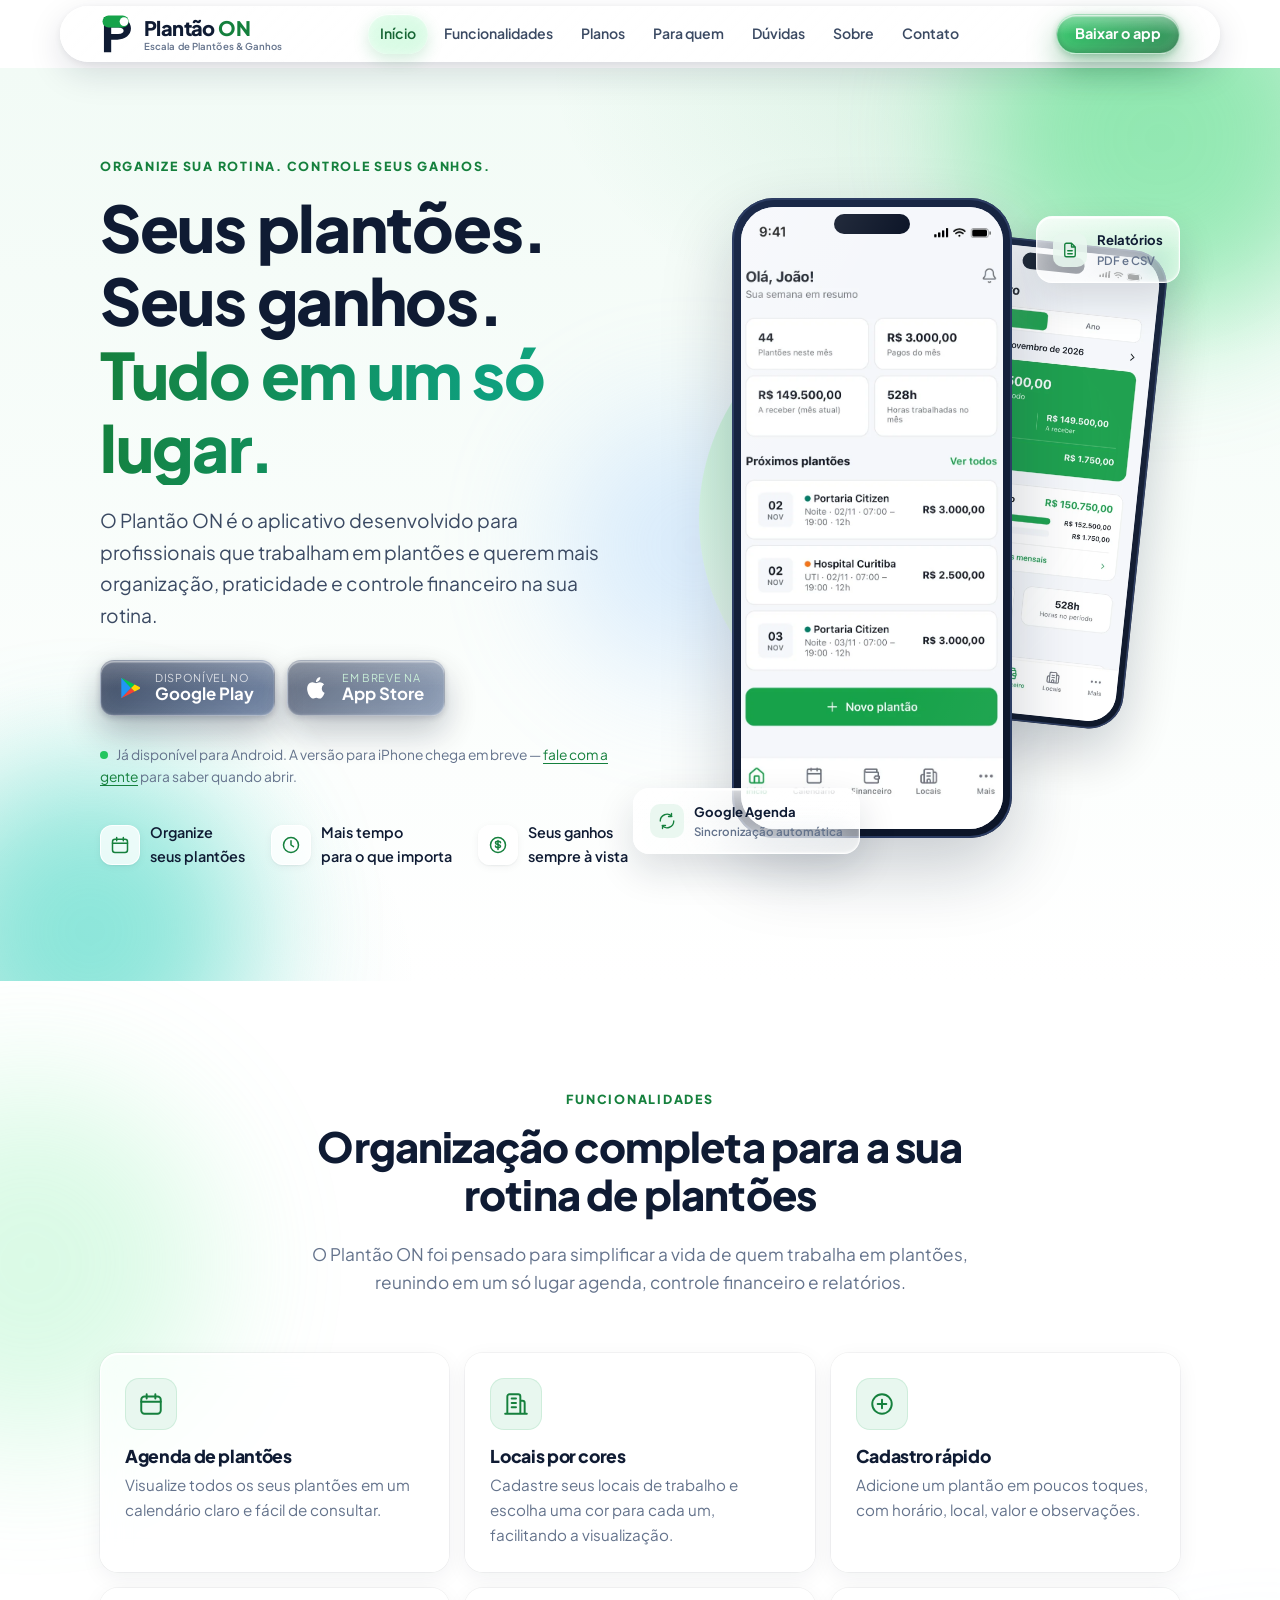
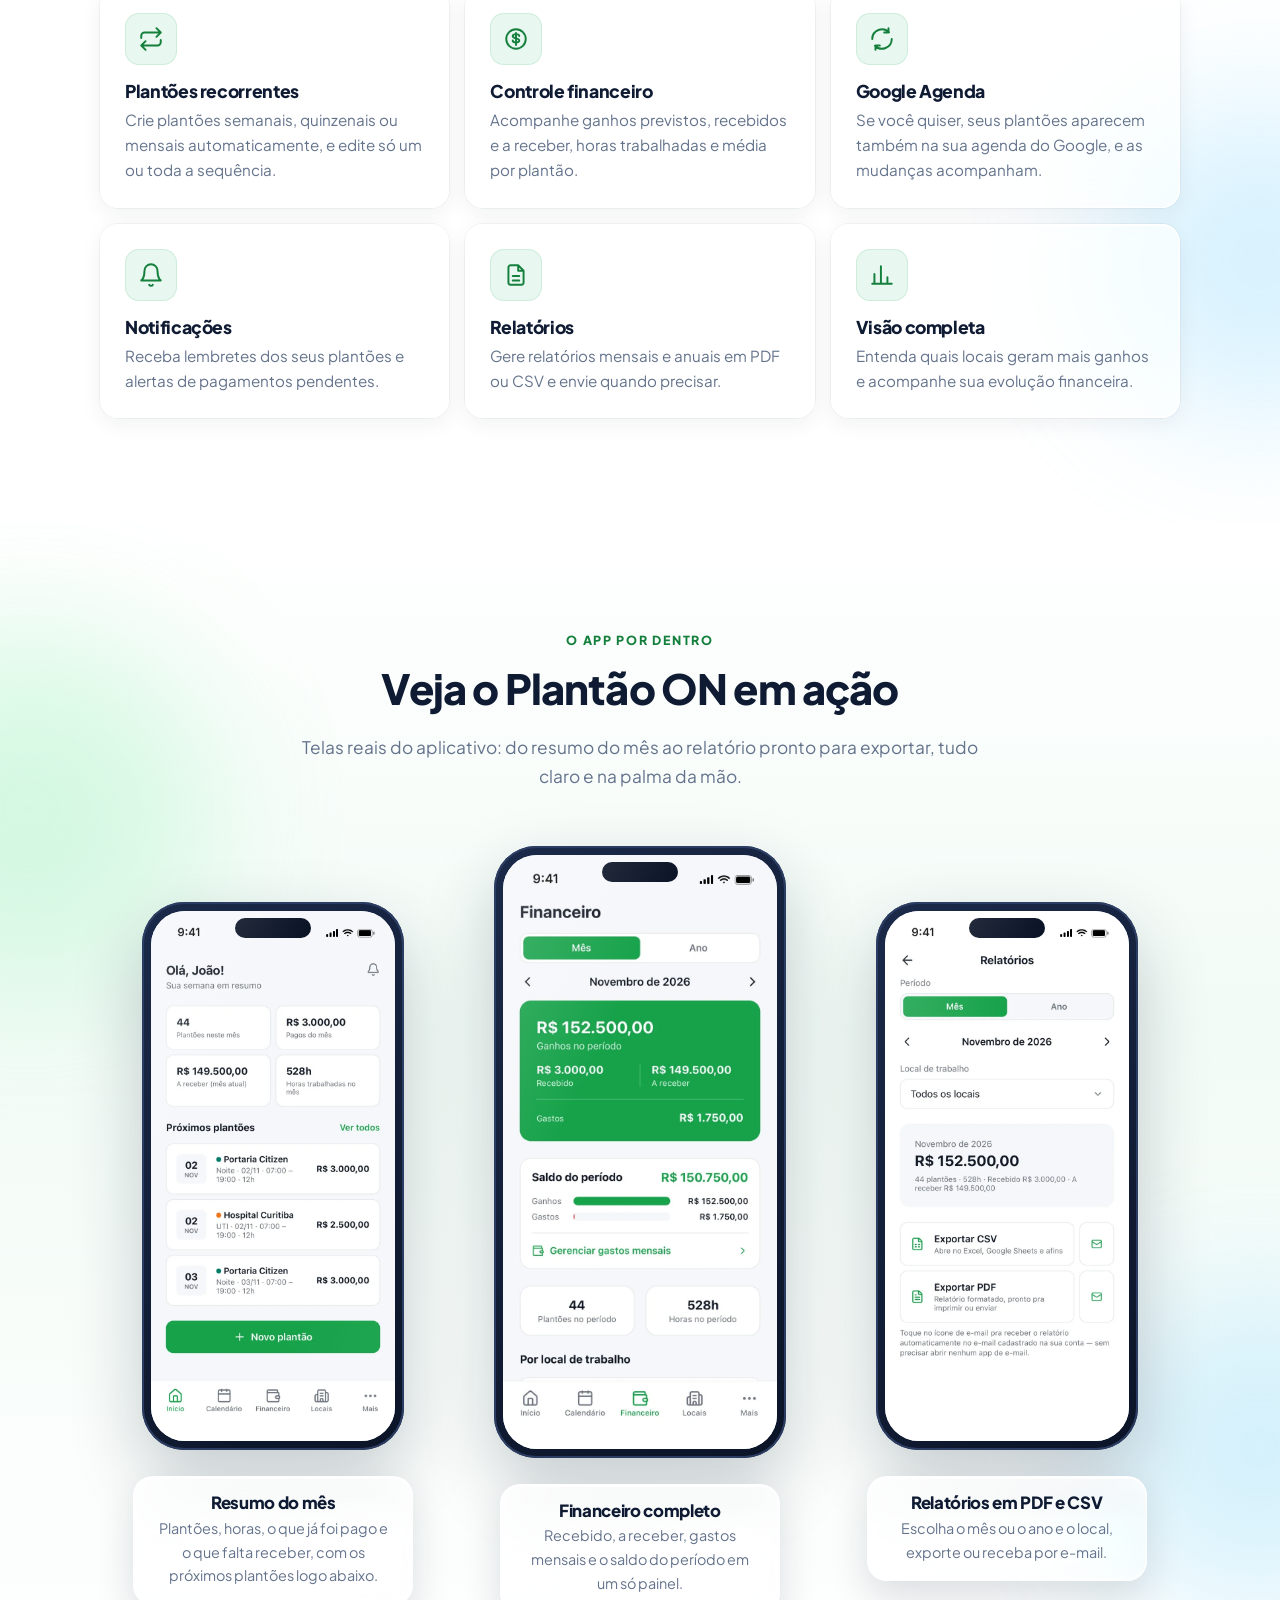
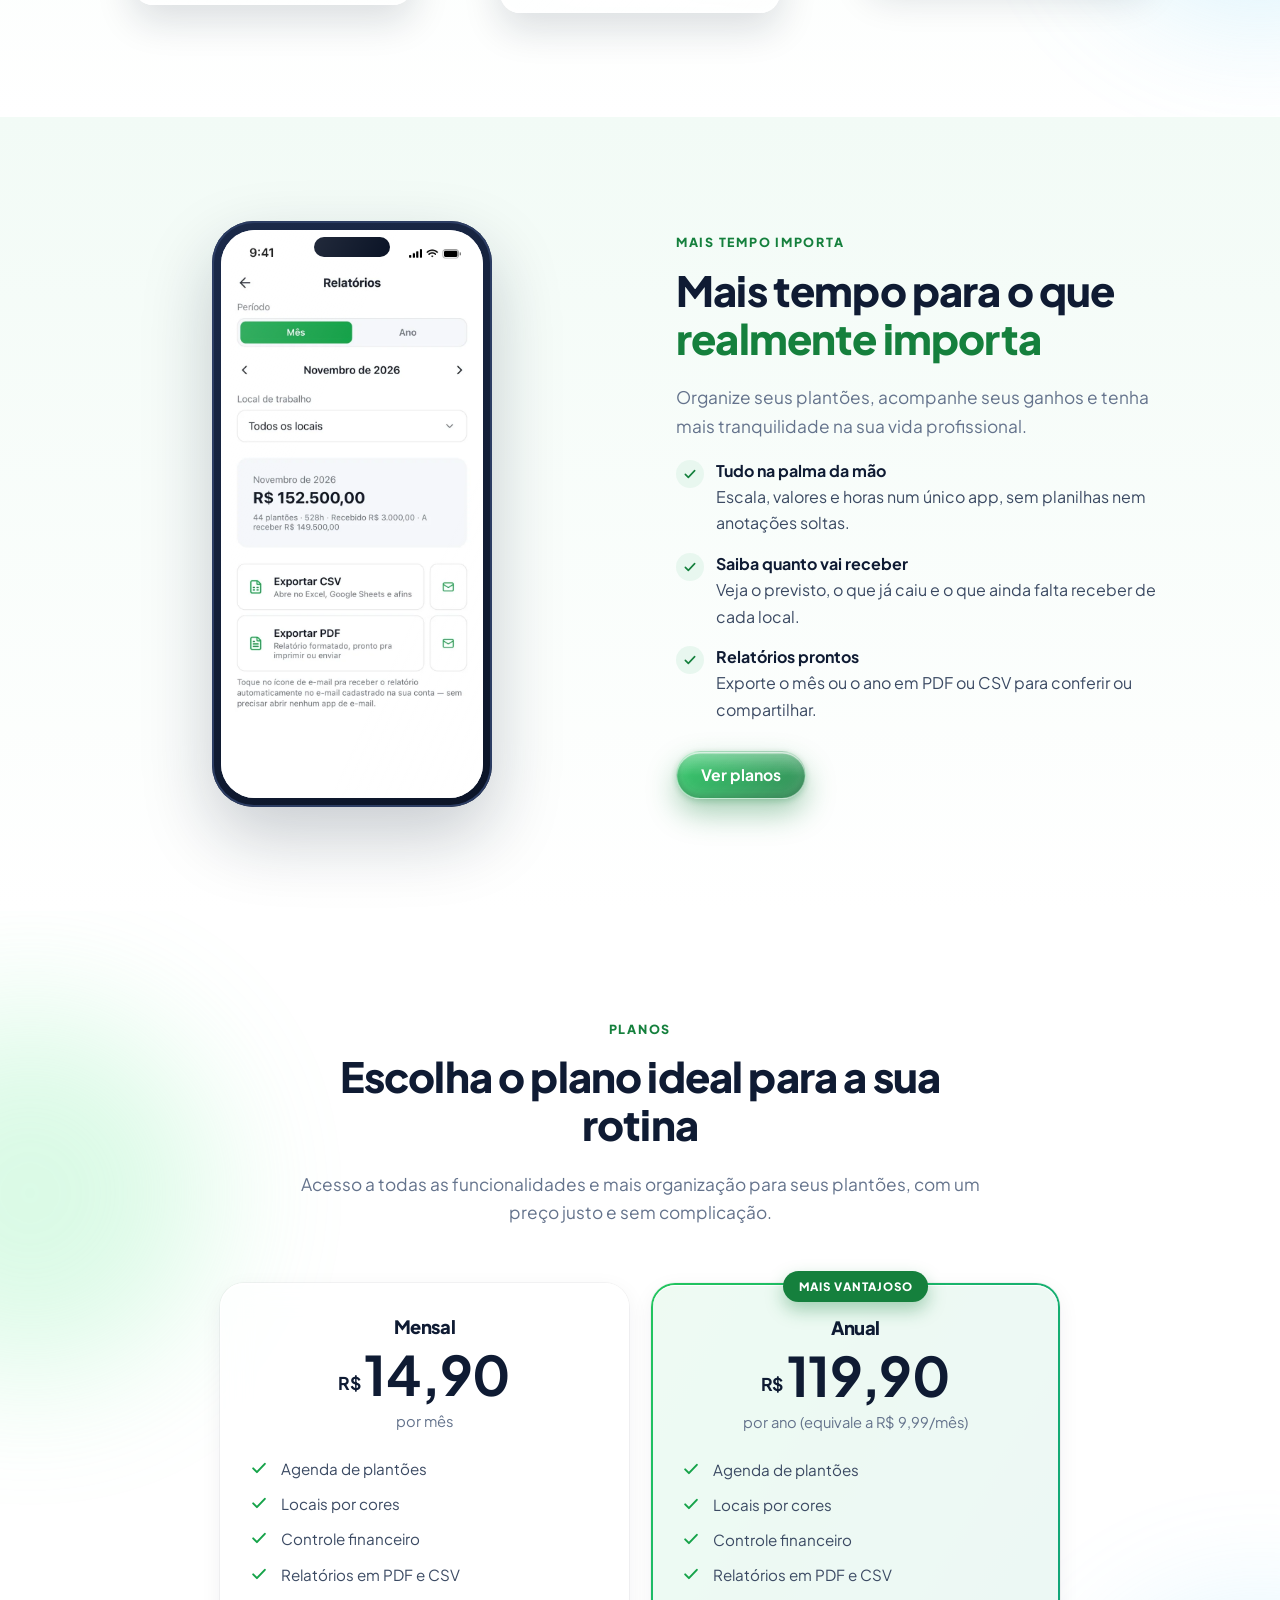
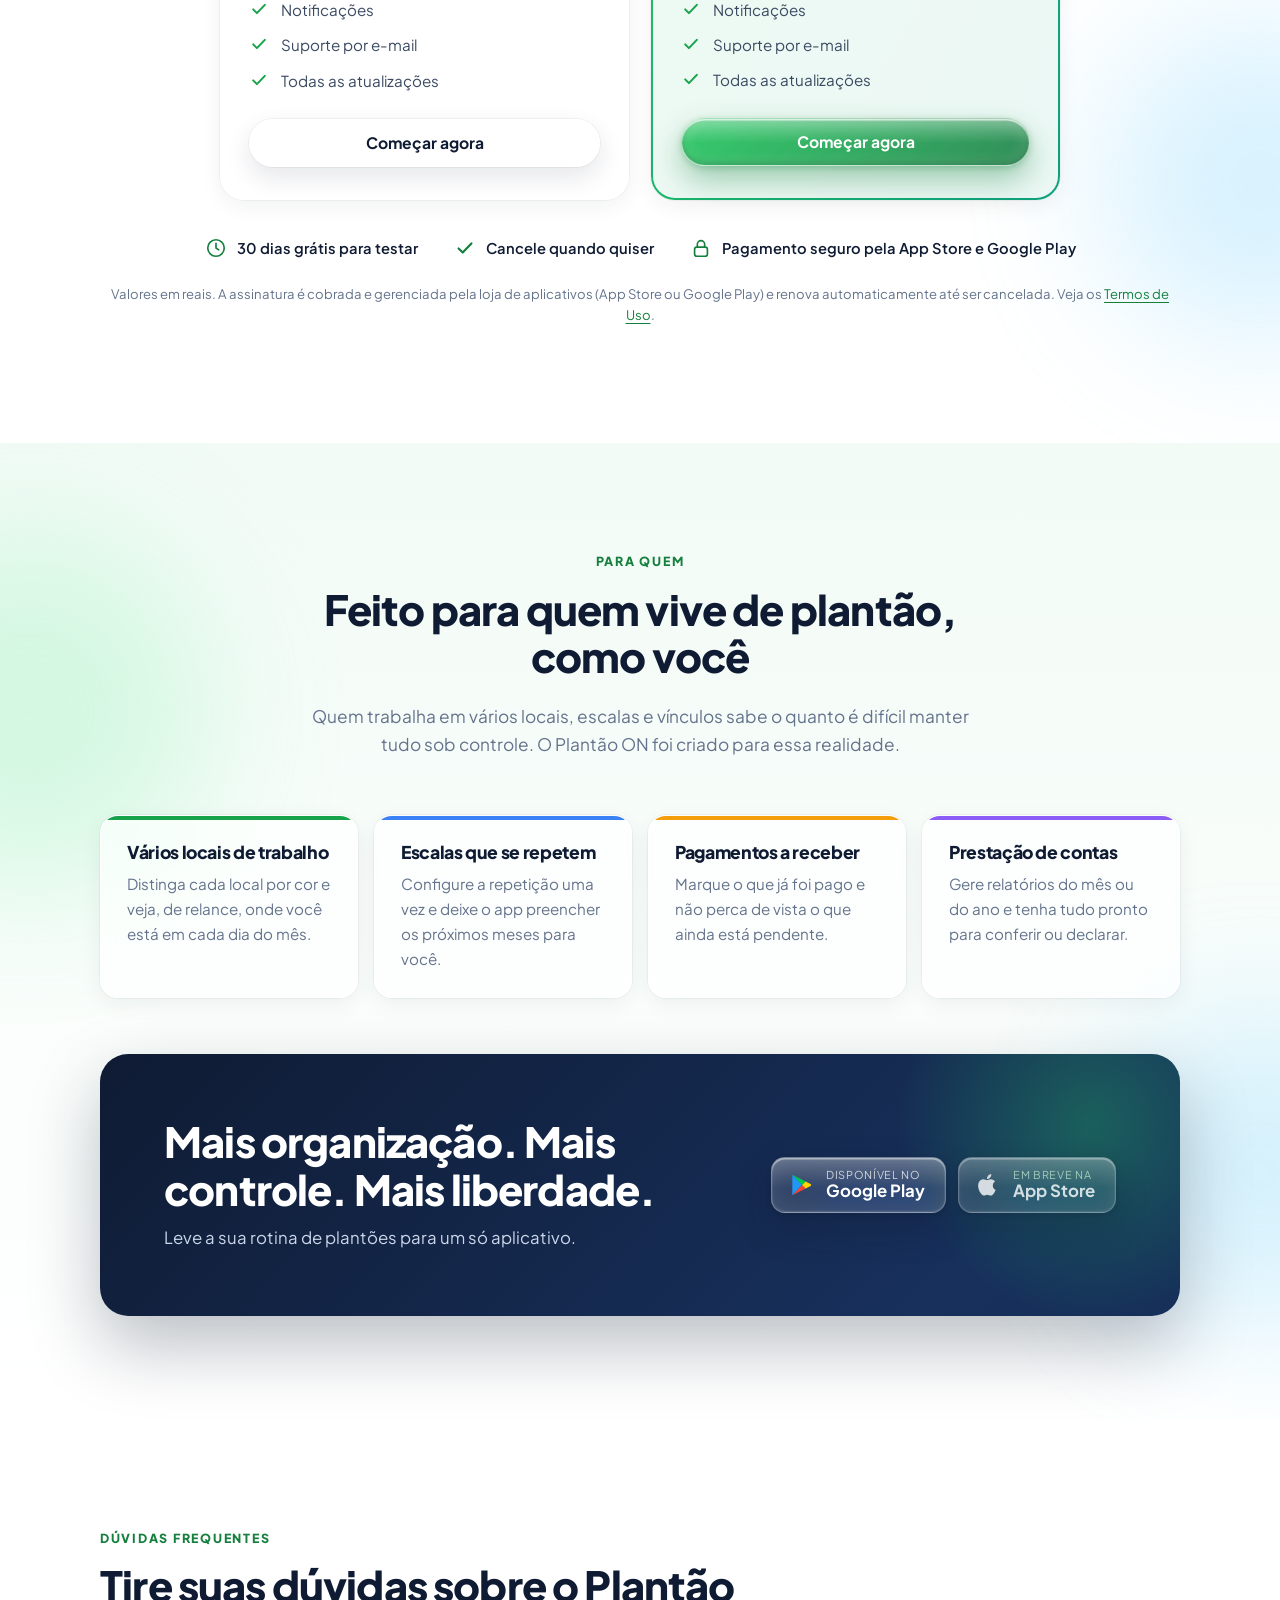
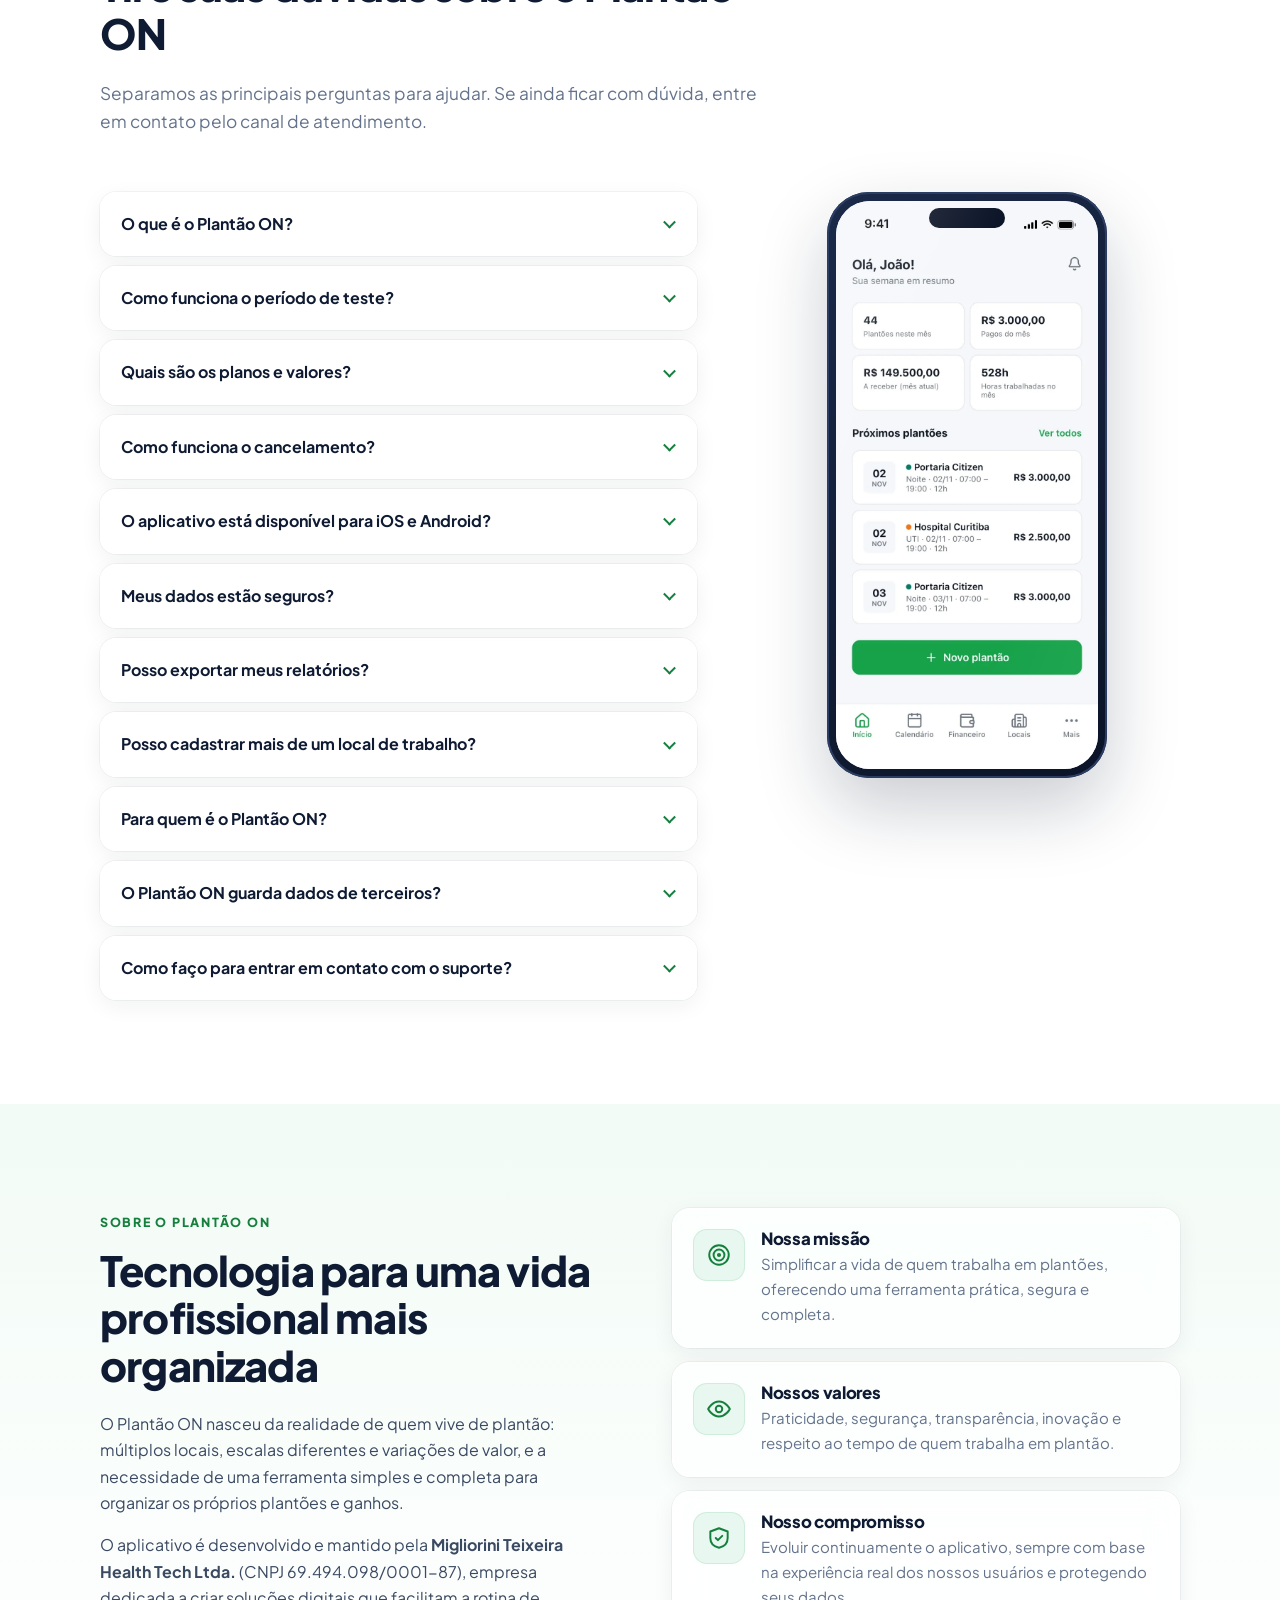
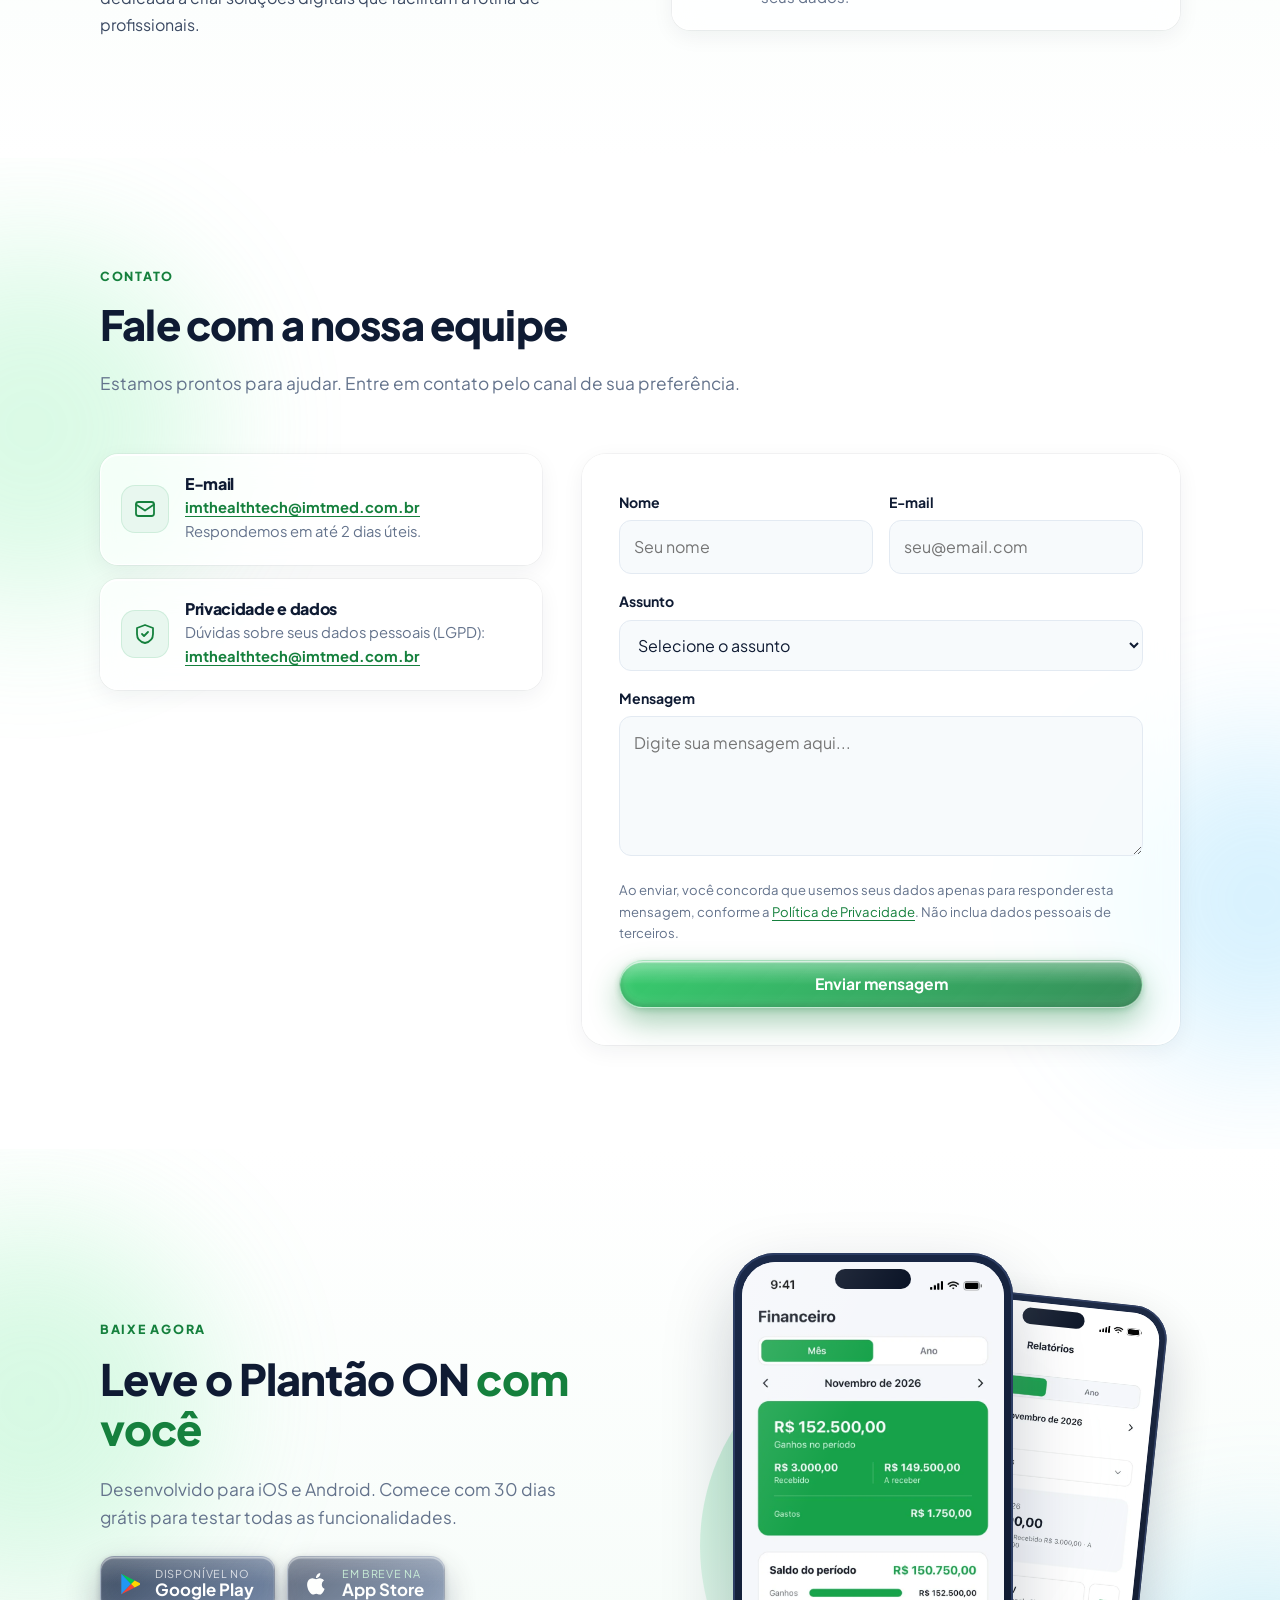
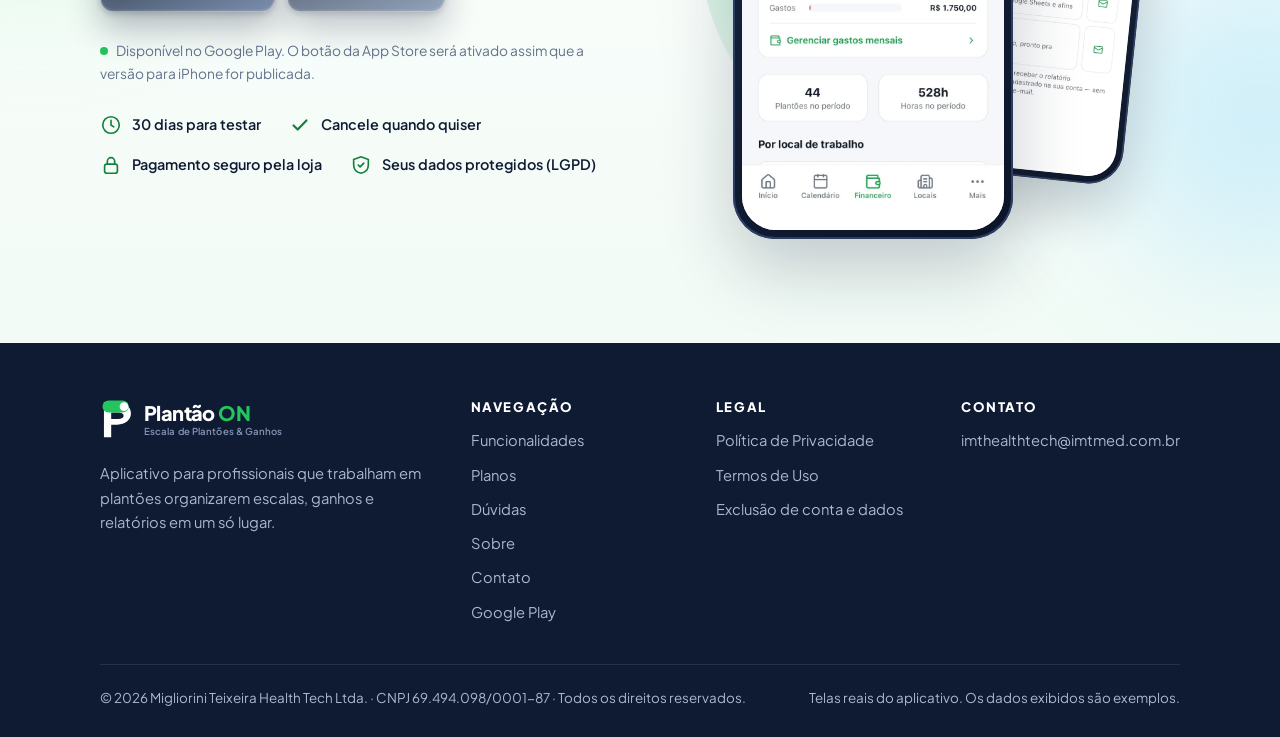
==== commit 65f4c952: "Liquid Glass nas barras e botões, imagens reais do app e link do Google Play" ====
--- a/index.html
+++ b/index.html
@@ -6,7 +6,7 @@
   <title>Plantão ON — Organize seus plantões e controle seus ganhos</title>
   <meta name="description" content="O Plantão ON é o aplicativo para quem trabalha em plantões organizar escalas, locais de trabalho, ganhos e relatórios em um só lugar. Agenda de plantões, controle financeiro e sincronização com o Google Agenda.">
   <meta name="theme-color" content="#0f1b33">
-  <link rel="canonical" href="https://imtmed.com.br/">
+  <link rel="canonical" href="https://plantaoon.imtmed.com.br/">
 
   <link rel="icon" href="favicon.ico" sizes="any">
   <link rel="icon" type="image/svg+xml" href="assets/img/favicon.svg">
@@ -19,13 +19,14 @@
   <meta property="og:site_name" content="Plantão ON">
   <meta property="og:title" content="Plantão ON — Seus plantões. Seus ganhos. Tudo em um só lugar.">
   <meta property="og:description" content="Aplicativo para quem trabalha em plantões: agenda, locais por cores, controle financeiro e relatórios.">
-  <meta property="og:url" content="https://imtmed.com.br/">
-  <meta property="og:image" content="https://imtmed.com.br/assets/img/og-image.png">
+  <meta property="og:url" content="https://plantaoon.imtmed.com.br/">
+  <meta property="og:image" content="https://plantaoon.imtmed.com.br/assets/img/og-image.png">
   <meta name="twitter:card" content="summary_large_image">
 
   <link rel="preload" href="assets/fonts/plus-jakarta-sans-latin-wght-normal.woff2" as="font" type="font/woff2" crossorigin>
+  <link rel="preload" href="assets/img/app-inicio.webp" as="image" type="image/webp">
   <link rel="stylesheet" href="css/styles.css">
-  <script>document.documentElement.classList.remove('no-js');</script>
+  <script>(function(d){d.classList.remove('no-js');var c=!!window.chrome||(navigator.userAgentData&&navigator.userAgentData.brands.some(function(b){return /Chromium/.test(b.brand)}));if(c)d.classList.add('lg-refract');})(document.documentElement);</script>
 
   <script type="application/ld+json">
   {
@@ -34,8 +35,8 @@
       {
         "@type": "Organization",
         "name": "Migliorini Teixeira Health Tech Ltda.",
-        "url": "https://imtmed.com.br/",
-        "logo": "https://imtmed.com.br/assets/img/icon-512.png",
+        "url": "https://plantaoon.imtmed.com.br/",
+        "logo": "https://plantaoon.imtmed.com.br/assets/img/icon-512.png",
         "email": "imthealthtech@imtmed.com.br",
         "taxID": "69.494.098/0001-87"
       },
@@ -44,6 +45,7 @@
         "name": "Plantão ON",
         "applicationCategory": "BusinessApplication",
         "operatingSystem": "iOS, Android",
+        "downloadUrl": "https://play.google.com/store/apps/details?id=com.imttech.plantaoon",
         "description": "Aplicativo para profissionais que trabalham em plantões organizarem escalas, locais de trabalho, ganhos e relatórios.",
         "publisher": { "@type": "Organization", "name": "Migliorini Teixeira Health Tech Ltda." },
         "offers": [
@@ -56,6 +58,7 @@
   </script>
 </head>
 <body>
+<div class="progress" aria-hidden="true"><i></i></div>
 <a class="skip-link" href="#conteudo">Ir para o conteúdo</a>
 
 <!-- Ícones -->
@@ -79,7 +82,19 @@
     <symbol id="i-lock" viewBox="0 0 24 24" fill="none" stroke="currentColor" stroke-width="1.8" stroke-linecap="round" stroke-linejoin="round"><rect x="5" y="11" width="14" height="10" rx="2.5"/><path d="M8 11V8a4 4 0 0 1 8 0v3"/></symbol>
     <symbol id="i-download" viewBox="0 0 24 24" fill="none" stroke="currentColor" stroke-width="1.9" stroke-linecap="round" stroke-linejoin="round"><path d="M12 3v12M7 10.5l5 5 5-5M4 21h16"/></symbol>
     <symbol id="i-phone" viewBox="0 0 24 24" fill="none" stroke="currentColor" stroke-width="1.8" stroke-linecap="round" stroke-linejoin="round"><rect x="6" y="2.5" width="12" height="19" rx="3"/><path d="M10.5 18.5h3"/></symbol>
+    <symbol id="i-play" viewBox="0 0 24 24"><path d="M4 2.6v18.8L13 12z" fill="#2196f3"/><path d="M4 2.6 16.3 8.8 13 12z" fill="#00c853"/><path d="M4 21.4 16.3 15.2 13 12z" fill="#f44336"/><path d="M16.3 8.8 20.8 11.1a1 1 0 0 1 0 1.8l-4.5 2.3L13 12z" fill="#ffd600"/></symbol>
+    <symbol id="i-apple" viewBox="0 0 24 24"><path fill="currentColor" d="M16.4 12.6c0-2.5 2-3.7 2.1-3.8-1.2-1.7-3-1.9-3.6-2-1.5-.2-3 .9-3.8.9s-2-.9-3.300-.9c-1.700 0-3.200 1-4.100 2.500-1.700 3-.4 7.500 1.300 9.900.8 1.200 1.800 2.500 3.100 2.500 1.200 0 1.700-.8 3.200-.8s1.900.8 3.300.8c1.300 0 2.200-1.200 3-2.400.9-1.400 1.300-2.700 1.400-2.800-.1 0-2.600-1-2.600-4zM14 5.100c.7-.8 1.200-2 1-3.200-1 0-2.200.7-2.900 1.500-.6.700-1.200 1.900-1 3.100 1.100.1 2.200-.5 2.900-1.400z"/></symbol>
     <symbol id="i-user" viewBox="0 0 24 24" fill="none" stroke="currentColor" stroke-width="1.8" stroke-linecap="round" stroke-linejoin="round"><circle cx="12" cy="8" r="4"/><path d="M4 21c0-4 3.6-7 8-7s8 3 8 7"/></symbol>
+  </defs>
+</svg>
+
+<!-- Refração do vidro líquido (usada só em navegadores Chromium; os demais usam desfoque + brilho) -->
+<svg width="0" height="0" style="position:absolute" aria-hidden="true" focusable="false">
+  <defs>
+    <filter id="lg-refract" x="0" y="0" width="100%" height="100%" color-interpolation-filters="sRGB">
+      <feImage href="data:image/svg+xml,%3Csvg%20xmlns=%22http://www.w3.org/2000/svg%22%20viewBox=%220%200%20100%20100%22%20preserveAspectRatio=%22none%22%3E%3Cdefs%3E%3ClinearGradient%20id=%22l%22%20x1=%220%22%20y1=%220%22%20x2=%221%22%20y2=%220%22%3E%3Cstop%20offset=%220%22%20stop-color=%22%23ff8000%22%20stop-opacity=%221%22/%3E%3Cstop%20offset=%22.16%22%20stop-color=%22%23ff8000%22%20stop-opacity=%220%22/%3E%3C/linearGradient%3E%3ClinearGradient%20id=%22r%22%20x1=%220%22%20y1=%220%22%20x2=%221%22%20y2=%220%22%3E%3Cstop%20offset=%22.84%22%20stop-color=%22%23008000%22%20stop-opacity=%220%22/%3E%3Cstop%20offset=%221%22%20stop-color=%22%23008000%22%20stop-opacity=%221%22/%3E%3C/linearGradient%3E%3ClinearGradient%20id=%22t%22%20x1=%220%22%20y1=%220%22%20x2=%220%22%20y2=%221%22%3E%3Cstop%20offset=%220%22%20stop-color=%22%2380ff00%22%20stop-opacity=%221%22/%3E%3Cstop%20offset=%22.16%22%20stop-color=%22%2380ff00%22%20stop-opacity=%220%22/%3E%3C/linearGradient%3E%3ClinearGradient%20id=%22b%22%20x1=%220%22%20y1=%220%22%20x2=%220%22%20y2=%221%22%3E%3Cstop%20offset=%22.84%22%20stop-color=%22%23800000%22%20stop-opacity=%220%22/%3E%3Cstop%20offset=%221%22%20stop-color=%22%23800000%22%20stop-opacity=%221%22/%3E%3C/linearGradient%3E%3C/defs%3E%3Crect%20width=%22100%22%20height=%22100%22%20fill=%22%23808000%22/%3E%3Crect%20width=%22100%22%20height=%22100%22%20fill=%22url(%23l)%22/%3E%3Crect%20width=%22100%22%20height=%22100%22%20fill=%22url(%23r)%22/%3E%3Crect%20width=%22100%22%20height=%22100%22%20fill=%22url(%23t)%22/%3E%3Crect%20width=%22100%22%20height=%22100%22%20fill=%22url(%23b)%22/%3E%3C/svg%3E" x="0" y="0" width="100%" height="100%" preserveAspectRatio="none" result="map"/>
+      <feDisplacementMap in="SourceGraphic" in2="map" scale="22" xChannelSelector="R" yChannelSelector="G"/>
+    </filter>
   </defs>
 </svg>
 
@@ -113,16 +128,17 @@
 
   <!-- HERO -->
   <section class="hero" id="inicio">
+    <span class="orb orb--1" aria-hidden="true"></span><span class="orb orb--2" aria-hidden="true"></span><span class="orb orb--3" aria-hidden="true"></span>
     <div class="container hero-grid">
       <div class="hero-copy">
         <span class="eyebrow">Organize sua rotina. Controle seus ganhos.</span>
         <h1><span>Seus plantões.</span><span>Seus ganhos.</span><span class="accent">Tudo em um só lugar.</span></h1>
         <p class="hero-lead">O Plantão ON é o aplicativo desenvolvido para profissionais que trabalham em plantões e querem mais organização, praticidade e controle financeiro na sua rotina.</p>
         <div class="hero-cta">
-          <span class="store-btn" aria-label="App Store — em breve"><svg><use href="#i-download"/></svg><span><small>Em breve na</small><strong>App Store</strong></span></span>
-          <span class="store-btn" aria-label="Google Play — em breve"><svg><use href="#i-download"/></svg><span><small>Em breve no</small><strong>Google Play</strong></span></span>
-        </div>
-        <p class="soon-note">Estamos finalizando a publicação nas lojas. <a href="#contato">Fale com a gente</a> para saber quando abrir.</p>
+          <a class="store-btn store-btn--play" href="https://play.google.com/store/apps/details?id=com.imttech.plantaoon" target="_blank" rel="noopener" aria-label="Baixar o Plantão ON no Google Play"><svg viewBox="0 0 24 24" aria-hidden="true"><use href="#i-play"/></svg><span><small>Disponível no</small><strong>Google Play</strong></span></a>
+          <span class="store-btn store-btn--soon" role="img" aria-label="App Store — em breve"><svg viewBox="0 0 24 24" aria-hidden="true"><use href="#i-apple"/></svg><span><small>Em breve na</small><strong>App Store</strong></span></span>
+        </div>
+        <p class="soon-note"><span class="live-dot" aria-hidden="true"></span>Já disponível para Android. A versão para iPhone chega em breve — <a href="#contato">fale com a gente</a> para saber quando abrir.</p>
         <ul class="mini-points">
           <li><span class="ico"><svg><use href="#i-cal"/></svg></span>Organize<br>seus plantões</li>
           <li><span class="ico"><svg><use href="#i-clock"/></svg></span>Mais tempo<br>para o que importa</li>
@@ -131,8 +147,8 @@
       </div>
       <div class="hero-visual" aria-hidden="true">
         <div class="hero-blob"></div>
-        <div data-phone="finance" class="phone--back-slot"></div>
-        <div data-phone="calendar" class="phone--front-slot"></div>
+        <div data-phone="financeiro" class="phone--back-slot"></div>
+        <div data-phone="inicio" class="phone--front-slot"></div>
         <div class="float-chip float-chip--a"><span class="dot"><svg width="18" height="18"><use href="#i-sync"/></svg></span><span>Google Agenda<small>Sincronização automática</small></span></div>
         <div class="float-chip float-chip--b"><span class="dot"><svg width="18" height="18"><use href="#i-file"/></svg></span><span>Relatórios<small>PDF e CSV</small></span></div>
       </div>
@@ -140,9 +156,9 @@
   </section>
 
   <!-- FUNCIONALIDADES -->
-  <section class="section" id="funcionalidades">
-    <div class="container">
-      <div class="section-head section-head--center reveal">
+  <section class="has-orbs section" id="funcionalidades">
+    <div class="container">
+      <div class="section-head section-head--center reveal" data-r="zoom">
         <span class="eyebrow">Funcionalidades</span>
         <h2>Organização completa para a sua rotina de plantões</h2>
         <p>O Plantão ON foi pensado para simplificar a vida de quem trabalha em plantões, reunindo em um só lugar agenda, controle financeiro e relatórios.</p>
@@ -161,9 +177,35 @@
     </div>
   </section>
 
+
+  <!-- O APP POR DENTRO -->
+  <section class="section showcase has-orbs" id="app" aria-labelledby="app-title">
+    <div class="container">
+      <div class="section-head section-head--center reveal" data-r="zoom">
+        <span class="eyebrow">O app por dentro</span>
+        <h2 id="app-title">Veja o Plantão ON em ação</h2>
+        <p>Telas reais do aplicativo: do resumo do mês ao relatório pronto para exportar, tudo claro e na palma da mão.</p>
+      </div>
+      <div class="showcase-stage">
+        <figure class="showcase-item reveal" data-r="left">
+          <div class="phone tilt"><div class="screen screen--img"><img src="assets/img/app-inicio.webp" alt="Tela inicial do Plantão ON com o resumo do mês e os próximos plantões" width="738" height="1600" loading="lazy" decoding="async"></div></div>
+          <figcaption class="cap"><h3>Resumo do mês</h3><p>Plantões, horas, o que já foi pago e o que falta receber, com os próximos plantões logo abaixo.</p></figcaption>
+        </figure>
+        <figure class="showcase-item showcase-item--main reveal">
+          <div class="phone tilt"><div class="screen screen--img"><img src="assets/img/app-financeiro.webp" alt="Tela Financeiro do Plantão ON com ganhos, gastos e saldo do período" width="738" height="1600" loading="lazy" decoding="async"></div></div>
+          <figcaption class="cap"><h3>Financeiro completo</h3><p>Recebido, a receber, gastos mensais e o saldo do período em um só painel.</p></figcaption>
+        </figure>
+        <figure class="showcase-item reveal" data-r="right">
+          <div class="phone tilt"><div class="screen screen--img"><img src="assets/img/app-relatorios.webp" alt="Tela de Relatórios do Plantão ON com exportação em CSV e PDF" width="738" height="1600" loading="lazy" decoding="async"></div></div>
+          <figcaption class="cap"><h3>Relatórios em PDF e CSV</h3><p>Escolha o mês ou o ano e o local, exporte ou receba por e-mail.</p></figcaption>
+        </figure>
+      </div>
+    </div>
+  </section>
+
   <section class="section section--alt" aria-labelledby="tempo-title">
     <div class="container split">
-      <div class="split-visual reveal" aria-hidden="true"><div data-phone="calendar"></div></div>
+      <div class="split-visual reveal" data-r="left" aria-hidden="true"><div data-phone="relatorios"></div></div>
       <div class="reveal">
         <span class="eyebrow">Mais tempo importa</span>
         <h2 id="tempo-title" style="font-size:clamp(1.75rem,4.4vw,2.6rem)">Mais tempo para o que <span class="accent">realmente importa</span></h2>
@@ -179,15 +221,15 @@
   </section>
 
   <!-- PLANOS -->
-  <section class="section" id="planos">
-    <div class="container">
-      <div class="section-head section-head--center reveal">
+  <section class="has-orbs section" id="planos">
+    <div class="container">
+      <div class="section-head section-head--center reveal" data-r="zoom">
         <span class="eyebrow">Planos</span>
         <h2>Escolha o plano ideal para a sua rotina</h2>
         <p>Acesso a todas as funcionalidades e mais organização para seus plantões, com um preço justo e sem complicação.</p>
       </div>
       <div class="plans">
-        <article class="plan reveal">
+        <article class="plan reveal" data-r="left">
           <h3>Mensal</h3>
           <div class="price"><small>R$</small><strong>14,90</strong></div>
           <p class="price-sub">por mês</p>
@@ -202,7 +244,7 @@
           </ul>
           <a class="btn btn--ghost btn--block" href="#baixar">Começar agora</a>
         </article>
-        <article class="plan plan--featured reveal">
+        <article class="plan plan--featured reveal" data-r="right">
           <span class="badge">Mais vantajoso</span>
           <h3>Anual</h3>
           <div class="price"><small>R$</small><strong>119,90</strong></div>
@@ -229,9 +271,9 @@
   </section>
 
   <!-- PARA QUEM -->
-  <section class="section section--alt" id="para-quem">
-    <div class="container">
-      <div class="section-head section-head--center reveal">
+  <section class="has-orbs section section--alt" id="para-quem">
+    <div class="container">
+      <div class="section-head section-head--center reveal" data-r="zoom">
         <span class="eyebrow">Para quem</span>
         <h2>Feito para quem vive de plantão, como você</h2>
         <p>Quem trabalha em vários locais, escalas e vínculos sabe o quanto é difícil manter tudo sob controle. O Plantão ON foi criado para essa realidade.</p>
@@ -248,8 +290,8 @@
           <p>Leve a sua rotina de plantões para um só aplicativo.</p>
         </div>
         <div class="cta-actions on-dark">
-          <span class="store-btn"><svg><use href="#i-download"/></svg><span><small>Em breve na</small><strong>App Store</strong></span></span>
-          <span class="store-btn"><svg><use href="#i-download"/></svg><span><small>Em breve no</small><strong>Google Play</strong></span></span>
+          <a class="store-btn store-btn--play" href="https://play.google.com/store/apps/details?id=com.imttech.plantaoon" target="_blank" rel="noopener" aria-label="Baixar o Plantão ON no Google Play"><svg viewBox="0 0 24 24" aria-hidden="true"><use href="#i-play"/></svg><span><small>Disponível no</small><strong>Google Play</strong></span></a>
+          <span class="store-btn store-btn--soon" role="img" aria-label="App Store — em breve"><svg viewBox="0 0 24 24" aria-hidden="true"><use href="#i-apple"/></svg><span><small>Em breve na</small><strong>App Store</strong></span></span>
         </div>
       </div>
     </div>
@@ -269,7 +311,7 @@
           <details><summary>Como funciona o período de teste?</summary><div class="answer"><p>Ao assinar pela primeira vez, você tem 30 dias para testar todas as funcionalidades sem custo. Se não quiser continuar, cancele antes do fim do período, pela própria loja de aplicativos, e nada será cobrado.</p></div></details>
           <details><summary>Quais são os planos e valores?</summary><div class="answer"><p>Há o plano mensal, de R$&nbsp;14,90 por mês, e o plano anual, de R$&nbsp;119,90 por ano (equivalente a R$&nbsp;9,99 por mês). Os dois dão acesso a todas as funcionalidades.</p></div></details>
           <details><summary>Como funciona o cancelamento?</summary><div class="answer"><p>A assinatura é gerenciada pela App Store ou pelo Google Play, e você pode cancelar a qualquer momento nas configurações de assinaturas da sua conta na loja. O acesso continua até o fim do período já pago.</p></div></details>
-          <details><summary>O aplicativo está disponível para iOS e Android?</summary><div class="answer"><p>O Plantão ON foi desenvolvido para iOS e Android e está em fase de publicação nas duas lojas. Assim que estiver no ar, os botões de download desta página serão ativados.</p></div></details>
+          <details><summary>O aplicativo está disponível para iOS e Android?</summary><div class="answer"><p>O Plantão ON foi desenvolvido para iOS e Android. A versão para Android já está disponível no Google Play, e a versão para iPhone chega em breve à App Store. Assim que for publicada, o botão de download correspondente será ativado nesta página.</p></div></details>
           <details><summary>Meus dados estão seguros?</summary><div class="answer"><p>Sim. Os dados trafegam por conexão criptografada (HTTPS) e ficam em infraestrutura de nuvem com controle de acesso por conta. Seguimos a Lei Geral de Proteção de Dados (LGPD). Saiba mais na <a href="privacidade.html">Política de Privacidade</a>.</p></div></details>
           <details><summary>Posso exportar meus relatórios?</summary><div class="answer"><p>Sim. Você gera relatórios mensais ou anuais em PDF ou CSV e pode enviá-los por e-mail.</p></div></details>
           <details><summary>Posso cadastrar mais de um local de trabalho?</summary><div class="answer"><p>Sim. Você cadastra quantos locais de trabalho precisar e escolhe uma cor para cada um.</p></div></details>
@@ -277,7 +319,7 @@
           <details><summary>O Plantão ON guarda dados de terceiros?</summary><div class="answer"><p>Não. O aplicativo é para a sua organização profissional e financeira. Pedimos que não registre dados pessoais de terceiros (como clientes ou pacientes) nas anotações dos plantões.</p></div></details>
           <details><summary>Como faço para entrar em contato com o suporte?</summary><div class="answer"><p>Escreva para <a href="mailto:imthealthtech@imtmed.com.br">imthealthtech@imtmed.com.br</a> ou use o formulário na seção <a href="#contato">Contato</a>.</p></div></details>
         </div>
-        <div class="faq-phone" aria-hidden="true"><div data-phone="finance"></div></div>
+        <div class="faq-phone" aria-hidden="true"><div data-phone="inicio"></div></div>
       </div>
     </div>
   </section>
@@ -300,7 +342,7 @@
   </section>
 
   <!-- CONTATO -->
-  <section class="section" id="contato">
+  <section class="has-orbs section" id="contato">
     <div class="container">
       <div class="section-head reveal">
         <span class="eyebrow">Contato</span>
@@ -339,17 +381,17 @@
   </section>
 
   <!-- BAIXAR -->
-  <section class="section download" id="baixar">
+  <section class="has-orbs section download" id="baixar">
     <div class="container download-grid">
       <div class="reveal">
         <span class="eyebrow">Baixe agora</span>
         <h2>Leve o Plantão ON <span class="accent">com você</span></h2>
         <p style="color:var(--muted);font-size:1.08rem;max-width:480px">Desenvolvido para iOS e Android. Comece com 30 dias grátis para testar todas as funcionalidades.</p>
         <div class="hero-cta" style="margin-top:24px">
-          <span class="store-btn"><svg><use href="#i-download"/></svg><span><small>Em breve na</small><strong>App Store</strong></span></span>
-          <span class="store-btn"><svg><use href="#i-download"/></svg><span><small>Em breve no</small><strong>Google Play</strong></span></span>
-        </div>
-        <p class="soon-note">Os botões serão ativados assim que o aplicativo for publicado nas lojas.</p>
+          <a class="store-btn store-btn--play" href="https://play.google.com/store/apps/details?id=com.imttech.plantaoon" target="_blank" rel="noopener" aria-label="Baixar o Plantão ON no Google Play"><svg viewBox="0 0 24 24" aria-hidden="true"><use href="#i-play"/></svg><span><small>Disponível no</small><strong>Google Play</strong></span></a>
+          <span class="store-btn store-btn--soon" role="img" aria-label="App Store — em breve"><svg viewBox="0 0 24 24" aria-hidden="true"><use href="#i-apple"/></svg><span><small>Em breve na</small><strong>App Store</strong></span></span>
+        </div>
+        <p class="soon-note"><span class="live-dot" aria-hidden="true"></span>Disponível no Google Play. O botão da App Store será ativado assim que a versão para iPhone for publicada.</p>
         <ul class="dl-points">
           <li><svg><use href="#i-clock"/></svg>30 dias para testar</li>
           <li><svg><use href="#i-check"/></svg>Cancele quando quiser</li>
@@ -359,8 +401,8 @@
       </div>
       <div class="hero-visual" aria-hidden="true">
         <div class="hero-blob"></div>
-        <div data-phone="finance" class="phone--back-slot"></div>
-        <div data-phone="calendar" class="phone--front-slot"></div>
+        <div data-phone="relatorios" class="phone--back-slot"></div>
+        <div data-phone="financeiro" class="phone--front-slot"></div>
       </div>
     </div>
   </section>
@@ -384,6 +426,7 @@
           <li><a href="#duvidas">Dúvidas</a></li>
           <li><a href="#sobre">Sobre</a></li>
           <li><a href="#contato">Contato</a></li>
+          <li><a href="https://play.google.com/store/apps/details?id=com.imttech.plantaoon" target="_blank" rel="noopener">Google Play</a></li>
         </ul>
       </div>
       <div class="col-links">
@@ -403,7 +446,7 @@
     </div>
     <div class="footer-bottom">
       <p>© <span data-year>2026</span> Migliorini Teixeira Health Tech Ltda. · CNPJ 69.494.098/0001-87 · Todos os direitos reservados.</p>
-      <p>Imagens do aplicativo são ilustrativas.</p>
+      <p>Telas reais do aplicativo. Os dados exibidos são exemplos.</p>
     </div>
   </div>
 </footer>
--- a/css/styles.css
+++ b/css/styles.css
@@ -462,3 +462,300 @@
 /* quebra de linha em textos longos (URLs, escopos) */
 .prose code { background: var(--surface); border: 1px solid var(--line); border-radius: 6px; padding: 1px 6px; font-size: .88em; overflow-wrap: anywhere; }
 .prose, .prose a, .callout { overflow-wrap: anywhere; }
+
+
+/* =====================================================================
+   v2 — telas reais do app, efeito vidro (glass) e animações
+   ===================================================================== */
+:root {
+  --ease: cubic-bezier(.22, 1, .36, 1);
+  --glass: rgba(255, 255, 255, .58);
+  --glass-strong: rgba(255, 255, 255, .78);
+  --glass-line: rgba(255, 255, 255, .9);
+  --glass-shadow: 0 10px 30px rgba(15, 27, 51, .10), inset 0 1px 0 rgba(255, 255, 255, .9);
+}
+
+/* ---------- Barra de progresso de leitura ---------- */
+.progress { position: fixed; inset: 0 0 auto 0; height: 3px; z-index: 300; pointer-events: none; }
+.progress i { display: block; height: 100%; width: 100%; transform-origin: 0 50%; transform: scaleX(0); background: linear-gradient(90deg, #16a34a, #0e9f7e, #22c55e); box-shadow: 0 0 12px rgba(34, 197, 94, .6); }
+
+/* ---------- Esferas de luz animadas ---------- */
+@keyframes drift {
+  0%, 100% { transform: translate(0, 0) scale(1); }
+  33% { transform: translate(44px, -30px) scale(1.12); }
+  66% { transform: translate(-32px, 34px) scale(.94); }
+}
+.orb { position: absolute; border-radius: 50%; filter: blur(64px); opacity: .5; pointer-events: none; z-index: 0; animation: drift 20s ease-in-out infinite; }
+.orb--1 { width: 380px; height: 380px; background: #4ade80; top: -120px; right: -70px; }
+.orb--2 { width: 320px; height: 320px; background: #2dd4bf; bottom: -110px; left: -70px; animation-delay: -7s; }
+.orb--3 { width: 260px; height: 260px; background: #93c5fd; top: 38%; left: 44%; opacity: .32; animation-delay: -12s; }
+.has-orbs { position: relative; overflow: hidden; }
+.has-orbs::before, .has-orbs::after { content: ""; position: absolute; border-radius: 50%; filter: blur(70px); opacity: .3; pointer-events: none; z-index: 0; animation: drift 24s ease-in-out infinite; }
+.has-orbs::before { width: 360px; height: 360px; background: #86efac; top: 9%; left: -150px; }
+.has-orbs::after { width: 320px; height: 320px; background: #7dd3fc; bottom: 9%; right: -140px; animation-delay: -10s; }
+.has-orbs > .container { position: relative; z-index: 1; }
+.hero .hero-grid { position: relative; z-index: 1; }
+
+/* ---------- Botões em vidro ---------- */
+.btn { position: relative; overflow: hidden; isolation: isolate; border-width: 1px; transition: transform .35s var(--ease), box-shadow .3s ease, background .3s ease, color .3s ease, border-color .3s ease; }
+.btn::after { content: ""; position: absolute; inset: 0; z-index: -1; background: radial-gradient(140px circle at var(--x, 50%) var(--y, 0%), rgba(255, 255, 255, .6), transparent 62%); opacity: 0; transition: opacity .3s ease; }
+.btn:hover::after { opacity: 1; }
+.btn:hover { transform: translateY(-2px); }
+.btn:active { transform: translateY(0) scale(.98); }
+
+@keyframes sheen { 0%, 55% { left: -70%; } 100% { left: 140%; } }
+.btn--primary {
+  background: linear-gradient(135deg, rgba(34, 197, 94, .96), rgba(21, 128, 61, .96));
+  border-color: rgba(255, 255, 255, .38);
+  box-shadow: 0 12px 28px rgba(21, 128, 61, .34), inset 0 1px 0 rgba(255, 255, 255, .5), inset 0 -1px 0 rgba(0, 0, 0, .1);
+  -webkit-backdrop-filter: blur(10px) saturate(160%); backdrop-filter: blur(10px) saturate(160%);
+}
+.btn--primary::before { content: ""; position: absolute; top: 0; left: -70%; width: 38%; height: 100%; z-index: -1; background: linear-gradient(100deg, transparent, rgba(255, 255, 255, .55), transparent); transform: skewX(-22deg); animation: sheen 5s ease-in-out infinite; }
+.btn--primary:hover { background: linear-gradient(135deg, #22c55e, #15803d); box-shadow: 0 16px 36px rgba(21, 128, 61, .42), inset 0 1px 0 rgba(255, 255, 255, .55); }
+
+.btn--ghost {
+  background: var(--glass); color: var(--ink); border-color: var(--glass-line);
+  box-shadow: 0 8px 24px rgba(15, 27, 51, .08), 0 0 0 1px rgba(15, 27, 51, .06), inset 0 1px 0 #fff;
+  -webkit-backdrop-filter: blur(14px) saturate(180%); backdrop-filter: blur(14px) saturate(180%);
+}
+.btn--ghost:hover { background: var(--glass-strong); border-color: #fff; color: var(--green-700); box-shadow: 0 14px 32px rgba(15, 27, 51, .12), 0 0 0 1px rgba(22, 163, 74, .35), inset 0 1px 0 #fff; }
+.btn--light { background: var(--glass-strong); border-color: var(--glass-line); -webkit-backdrop-filter: blur(14px); backdrop-filter: blur(14px); }
+
+/* botões das lojas */
+.store-btn {
+  position: relative; overflow: hidden; isolation: isolate; text-decoration: none;
+  background: linear-gradient(135deg, rgba(15, 27, 51, .9), rgba(28, 54, 102, .8));
+  border: 1px solid rgba(255, 255, 255, .24);
+  box-shadow: 0 12px 30px rgba(15, 27, 51, .3), inset 0 1px 0 rgba(255, 255, 255, .28);
+  -webkit-backdrop-filter: blur(14px) saturate(160%); backdrop-filter: blur(14px) saturate(160%);
+  transition: transform .35s var(--ease), box-shadow .3s ease, border-color .3s ease;
+}
+.store-btn::before { content: ""; position: absolute; top: 0; left: -70%; width: 36%; height: 100%; z-index: -1; background: linear-gradient(100deg, transparent, rgba(255, 255, 255, .28), transparent); transform: skewX(-22deg); animation: sheen 6s ease-in-out infinite; }
+.store-btn::after { content: ""; position: absolute; inset: 0; z-index: -1; background: radial-gradient(120px circle at var(--x, 50%) var(--y, 0%), rgba(255, 255, 255, .22), transparent 62%); opacity: 0; transition: opacity .3s; }
+.store-btn--play { cursor: pointer; }
+.store-btn--play:hover { transform: translateY(-3px); border-color: rgba(134, 239, 172, .75); box-shadow: 0 18px 40px rgba(15, 27, 51, .36), 0 0 0 1px rgba(34, 197, 94, .45), inset 0 1px 0 rgba(255, 255, 255, .35); color: #fff; }
+.store-btn--play:hover::after { opacity: 1; }
+.store-btn--soon { opacity: .82; }
+.store-btn--soon::before { display: none; }
+.store-btn--soon small { color: #bde9cf; opacity: 1; }
+.on-dark .store-btn { background: rgba(255, 255, 255, .12); border-color: rgba(255, 255, 255, .3); }
+
+.live-dot { display: inline-block; width: 8px; height: 8px; border-radius: 50%; background: #22c55e; margin-right: 8px; box-shadow: 0 0 0 0 rgba(34, 197, 94, .6); animation: pulse 2.2s ease-out infinite; vertical-align: 1px; }
+@keyframes pulse { 0% { box-shadow: 0 0 0 0 rgba(34, 197, 94, .55); } 70% { box-shadow: 0 0 0 10px rgba(34, 197, 94, 0); } 100% { box-shadow: 0 0 0 0 rgba(34, 197, 94, 0); } }
+
+/* ---------- Header em vidro ---------- */
+.site-header { background: rgba(255, 255, 255, .62); -webkit-backdrop-filter: saturate(190%) blur(20px); backdrop-filter: saturate(190%) blur(20px); }
+.site-header.is-scrolled { background: rgba(255, 255, 255, .78); border-color: rgba(15, 27, 51, .06); }
+.nav a { transition: background .25s ease, color .25s ease, transform .25s var(--ease); }
+.nav a:hover { background: rgba(232, 247, 239, .9); transform: translateY(-1px); }
+.nav a.is-active { background: rgba(232, 247, 239, .95); box-shadow: inset 0 0 0 1px rgba(22, 163, 74, .18); }
+.menu-toggle { background: var(--glass-strong); -webkit-backdrop-filter: blur(10px); backdrop-filter: blur(10px); }
+@media (max-width: 1019px) { .nav { background: rgba(255, 255, 255, .8); -webkit-backdrop-filter: blur(22px) saturate(180%); backdrop-filter: blur(22px) saturate(180%); } }
+
+/* ---------- Entrada do hero ---------- */
+@keyframes rise { from { opacity: 0; transform: translateY(28px); filter: blur(6px); } to { opacity: 1; transform: none; filter: none; } }
+.hero .eyebrow { animation: rise .9s var(--ease) .05s both; }
+.hero h1 span:nth-child(1) { animation: rise .9s var(--ease) .15s both; }
+.hero h1 span:nth-child(2) { animation: rise .9s var(--ease) .27s both; }
+.hero h1 span:nth-child(3) { animation: rise .9s var(--ease) .39s both; }
+.hero-lead { animation: rise .9s var(--ease) .5s both; }
+.hero-cta { animation: rise .9s var(--ease) .62s both; }
+.hero .soon-note { animation: rise .9s var(--ease) .72s both; }
+.hero .mini-points { animation: rise .9s var(--ease) .82s both; }
+.hero .mini-points li { transition: transform .3s var(--ease); }
+.hero .mini-points li:hover { transform: translateY(-3px); }
+.hero .mini-points .ico { background: var(--glass-strong); -webkit-backdrop-filter: blur(10px); backdrop-filter: blur(10px); border: 1px solid var(--glass-line); }
+.hero h1 .accent { background: linear-gradient(100deg, #15803d, #0e9f7e, #22c55e, #15803d); background-size: 220% 100%; -webkit-background-clip: text; background-clip: text; -webkit-text-fill-color: transparent; color: transparent; animation: rise .9s var(--ease) .39s both, shimmer 7s ease-in-out 1.4s infinite; }
+@keyframes shimmer { 0%, 100% { background-position: 0% 50%; } 50% { background-position: 100% 50%; } }
+
+/* ---------- Celular com a tela real ---------- */
+.phone { aspect-ratio: 280 / 586; }
+.phone::after { content: ""; position: absolute; inset: 9px; border-radius: 34px; background: linear-gradient(115deg, rgba(255, 255, 255, .2), transparent 34%, transparent 70%, rgba(255, 255, 255, .06)); pointer-events: none; z-index: 4; }
+.screen--img { background: #f6f7fb; display: block; }
+.screen--img img { width: 100%; height: 100%; object-fit: cover; object-position: top center; display: block; }
+
+.hero-visual { min-height: 640px; --px: 0; --py: 0; }
+.hero-visual .phone--front { animation: bobFront 7s ease-in-out infinite; translate: calc(var(--px) * 16px) calc(var(--py) * 12px); transition: translate .5s var(--ease); }
+.hero-visual .phone--back { animation: bobBack 8s ease-in-out infinite -2s; translate: calc(var(--px) * -22px) calc(var(--py) * -14px); transition: translate .6s var(--ease); }
+@keyframes bobFront { 0%, 100% { transform: translateY(0); } 50% { transform: translateY(-14px); } }
+@keyframes bobBack { 0%, 100% { transform: rotate(6deg) scale(.82) translateY(0); } 50% { transform: rotate(6deg) scale(.82) translateY(12px); } }
+.hero-blob { animation: blobPulse 9s ease-in-out infinite; }
+@keyframes blobPulse { 0%, 100% { transform: translate(-50%, -50%) scale(1); } 50% { transform: translate(-50%, -50%) scale(1.08); } }
+
+.float-chip { background: rgba(255, 255, 255, .62); border: 1px solid var(--glass-line); -webkit-backdrop-filter: blur(16px) saturate(180%); backdrop-filter: blur(16px) saturate(180%); box-shadow: 0 14px 34px rgba(15, 27, 51, .14), inset 0 1px 0 #fff; }
+.float-chip .dot { background: rgba(232, 247, 239, .9); }
+
+@media (max-width: 520px) {
+  .phone { --pw: 252px; }
+  .hero-visual { min-height: 560px; }
+}
+
+/* ---------- O app por dentro ---------- */
+.showcase { background: linear-gradient(180deg, #fff, var(--mint-2) 42%, #fff); }
+.showcase-stage { display: grid; gap: 64px; justify-items: center; }
+.showcase-item { margin: 0; display: flex; flex-direction: column; align-items: center; gap: 26px; text-align: center; }
+.showcase-item .phone { --pw: 262px; transform: perspective(1000px) rotateX(calc(var(--ry, 0) * 1deg)) rotateY(calc(var(--rx, 0) * 1deg)) translateY(var(--ty, 0px)); transition: transform .5s var(--ease), box-shadow .5s ease; will-change: transform; }
+.showcase-item .phone.is-tilting { transition: transform .12s linear, box-shadow .5s ease; }
+.showcase-item:hover .phone { --ty: -10px; box-shadow: 0 40px 80px rgba(15, 27, 51, .3), inset 0 0 0 2px #2c3d63; }
+.cap { max-width: 280px; padding: 16px 20px; border-radius: 20px; background: rgba(255, 255, 255, .62); border: 1px solid var(--glass-line); -webkit-backdrop-filter: blur(16px) saturate(180%); backdrop-filter: blur(16px) saturate(180%); box-shadow: var(--glass-shadow); }
+.cap h3 { font-size: 1.05rem; margin-bottom: 4px; }
+.cap p { margin: 0; font-size: .9rem; color: var(--muted); }
+@media (min-width: 900px) {
+  .showcase-stage { grid-template-columns: repeat(3, 1fr); align-items: start; gap: 20px; }
+  .showcase-item--main .phone { --pw: 292px; }
+  .showcase-item:not(.showcase-item--main) { margin-top: 56px; }
+}
+
+/* ---------- Cartões em vidro ---------- */
+.feature, .aud, .value, .contact-card, .plan, .form, .faq details {
+  background: rgba(255, 255, 255, .72); border-color: rgba(255, 255, 255, .95);
+  -webkit-backdrop-filter: blur(14px) saturate(170%); backdrop-filter: blur(14px) saturate(170%);
+  box-shadow: 0 6px 22px rgba(15, 27, 51, .06), 0 0 0 1px rgba(15, 27, 51, .045), inset 0 1px 0 #fff;
+}
+.feature, .aud, .value, .contact-card, .plan { position: relative; }
+.feature::after, .aud::after, .value::after, .contact-card::after, .plan::after {
+  content: ""; position: absolute; inset: 0; border-radius: inherit; pointer-events: none;
+  background: radial-gradient(280px circle at var(--x, 50%) var(--y, 0%), rgba(34, 197, 94, .14), transparent 62%); opacity: 0; transition: opacity .3s ease;
+}
+.feature:hover::after, .aud:hover::after, .value:hover::after, .contact-card:hover::after, .plan:hover::after { opacity: 1; }
+.plan .badge { z-index: 2; }
+.plan--featured .badge { box-shadow: 0 8px 18px rgba(21, 128, 61, .35); }
+.feature .ico, .value .ico, .contact-card .ico { transition: transform .45s var(--ease), background .3s ease, box-shadow .3s ease; box-shadow: inset 0 0 0 1px rgba(22, 163, 74, .12); }
+.feature:hover .ico, .value:hover .ico, .contact-card:hover .ico { transform: rotate(-7deg) scale(1.1); background: linear-gradient(135deg, #bbf7d0, #e8f7ef); box-shadow: 0 8px 18px rgba(22, 163, 74, .22), inset 0 0 0 1px rgba(22, 163, 74, .2); }
+.mini-points .ico, .dl-points svg, .plans-notes svg { transition: transform .35s var(--ease); }
+.plans-notes li:hover svg, .dl-points li:hover svg { transform: scale(1.18) rotate(-6deg); }
+
+.plan--featured {
+  border: 2px solid transparent;
+  background: linear-gradient(rgba(255, 255, 255, .92), rgba(255, 255, 255, .92)) padding-box, linear-gradient(120deg, #22c55e, #0e9f7e, #86efac, #22c55e) border-box;
+  background-size: auto, 300% 300%; animation: borderflow 7s linear infinite;
+}
+@keyframes borderflow { from { background-position: 0 0, 0% 50%; } to { background-position: 0 0, 300% 50%; } }
+
+.faq details .answer { overflow: hidden; }
+.faq details[open] .answer { animation: faqIn .4s var(--ease); }
+@keyframes faqIn { from { opacity: 0; transform: translateY(-8px); } to { opacity: 1; transform: none; } }
+.faq summary { transition: color .2s ease, padding-left .3s var(--ease); }
+.faq summary:hover { color: var(--green-700); padding-left: 24px; }
+
+.cta-band { background: linear-gradient(135deg, #0f1b33, #17305c, #12304f, #0f1b33); background-size: 240% 240%; animation: bandflow 14s ease-in-out infinite; box-shadow: 0 30px 70px rgba(15, 27, 51, .28); }
+@keyframes bandflow { 0%, 100% { background-position: 0% 50%; } 50% { background-position: 100% 50%; } }
+.cta-band::after { animation: drift 16s ease-in-out infinite; }
+
+.check-list .tick { transition: transform .35s var(--ease), background .3s ease; }
+.check-list li:hover .tick { transform: scale(1.18); background: #bbf7d0; }
+.field input, .field select, .field textarea { background: rgba(246, 249, 252, .8); }
+
+/* ---------- Revelar ao rolar (variações e escalonamento) ---------- */
+.reveal { transition: opacity .75s var(--ease), transform .75s var(--ease), filter .75s var(--ease); filter: blur(4px); }
+.reveal[data-r="left"] { transform: translateX(-40px); }
+.reveal[data-r="right"] { transform: translateX(40px); }
+.reveal[data-r="zoom"] { transform: scale(.94) translateY(12px); }
+.reveal.is-in { opacity: 1; transform: none; filter: none; transition-delay: calc(var(--d, 0) * 90ms); }
+.reveal.is-done { transition: opacity .25s ease, transform .35s var(--ease), box-shadow .3s ease, border-color .3s ease, background .3s ease; transition-delay: 0s; }
+.feature.reveal.is-in:hover, .aud.reveal.is-in:hover, .value.reveal.is-in:hover, .contact-card.reveal.is-in:hover { transform: translateY(-6px); box-shadow: 0 22px 44px rgba(15, 27, 51, .14), 0 0 0 1px rgba(22, 163, 74, .22), inset 0 1px 0 #fff; }
+.plan.reveal.is-in:hover { transform: translateY(-8px); box-shadow: 0 28px 56px rgba(15, 27, 51, .16), 0 0 0 1px rgba(22, 163, 74, .25); }
+.no-js .reveal { opacity: 1; transform: none; filter: none; }
+
+/* ---------- Acessibilidade: menos movimento ---------- */
+@media (prefers-reduced-motion: reduce) {
+  .reveal, .reveal[data-r] { opacity: 1 !important; transform: none !important; filter: none !important; }
+  .hero-visual .phone--front, .hero-visual .phone--back { translate: none; }
+  .showcase-item .phone { transform: none; }
+  .progress { display: none; }
+}
+@media (hover: none) { .btn::after, .store-btn::after { display: none; } }
+
+@media (min-width: 900px) { .feature-grid { grid-template-columns: repeat(3, 1fr); } }
+
+
+/* =====================================================================
+   v3 — Liquid Glass (barras e botões)
+   Visual inspirado no vidro líquido do iOS: desfoque + saturação, brilho
+   especular nas bordas, luz interna e, em navegadores Chromium, refração.
+   ===================================================================== */
+:root { --spring: cubic-bezier(.34, 1.56, .64, 1); }
+
+/* ---------- Barra superior flutuante (pílula de vidro) ---------- */
+.site-header { background: transparent; -webkit-backdrop-filter: none; backdrop-filter: none; border: 0; box-shadow: none; pointer-events: none; }
+.site-header.is-scrolled { background: transparent; border: 0; box-shadow: none; }
+.header-inner { position: relative; isolation: isolate; }
+.header-inner > * { pointer-events: auto; }
+.header-inner::before {
+  content: ""; position: absolute; inset: 6px 0; border-radius: 999px; z-index: -2;
+  background: linear-gradient(135deg, rgba(255, 255, 255, .64), rgba(255, 255, 255, .34));
+  -webkit-backdrop-filter: blur(16px) saturate(200%) brightness(1.04); backdrop-filter: blur(16px) saturate(200%) brightness(1.04);
+  box-shadow: inset 0 1px 1px rgba(255, 255, 255, .95), inset 0 -1px 1px rgba(255, 255, 255, .4), inset 0 0 24px rgba(255, 255, 255, .34), 0 12px 34px rgba(15, 27, 51, .13), 0 2px 8px rgba(15, 27, 51, .07);
+  transition: box-shadow .35s ease, background .35s ease;
+}
+.header-inner::after {
+  content: ""; position: absolute; inset: 6px 0; border-radius: 999px; z-index: -1; padding: 1.5px; pointer-events: none;
+  background: linear-gradient(140deg, rgba(255, 255, 255, .98), rgba(255, 255, 255, 0) 32%, rgba(255, 255, 255, 0) 66%, rgba(255, 255, 255, .75));
+  -webkit-mask: linear-gradient(#000 0 0) content-box, linear-gradient(#000 0 0); -webkit-mask-composite: xor; mask: linear-gradient(#000 0 0) content-box exclude, linear-gradient(#000 0 0); mask-composite: exclude;
+}
+.site-header.is-scrolled .header-inner::before { background: linear-gradient(135deg, rgba(255, 255, 255, .74), rgba(255, 255, 255, .46)); box-shadow: inset 0 1px 1px #fff, inset 0 -1px 1px rgba(255, 255, 255, .45), inset 0 0 24px rgba(255, 255, 255, .38), 0 16px 40px rgba(15, 27, 51, .17), 0 2px 8px rgba(15, 27, 51, .09); }
+.lg-refract .header-inner::before { -webkit-backdrop-filter: url(#lg-refract) blur(14px) saturate(200%) brightness(1.04); backdrop-filter: url(#lg-refract) blur(14px) saturate(200%) brightness(1.04); }
+
+.nav a:hover { background: linear-gradient(135deg, rgba(255, 255, 255, .85), rgba(255, 255, 255, .5)); box-shadow: inset 0 1px 1px #fff, 0 6px 16px rgba(15, 27, 51, .08); color: var(--green-700); }
+.nav a.is-active { background: linear-gradient(135deg, rgba(220, 252, 231, .95), rgba(187, 247, 208, .6)); box-shadow: inset 0 1px 1px rgba(255, 255, 255, .95), inset 0 0 12px rgba(255, 255, 255, .5), 0 6px 16px rgba(22, 163, 74, .18); }
+.menu-toggle { border: 1px solid rgba(255, 255, 255, .8); background: linear-gradient(135deg, rgba(255, 255, 255, .78), rgba(255, 255, 255, .42)); box-shadow: inset 0 1px 1px #fff, inset 0 0 14px rgba(255, 255, 255, .4), 0 6px 18px rgba(15, 27, 51, .1); transition: transform .45s var(--spring); }
+.menu-toggle:active { transform: scale(.9); }
+
+@media (max-width: 1019px) {
+  .nav {
+    inset: calc(var(--header-h) + 2px) var(--gutter) auto var(--gutter); border-radius: 28px; border: 1px solid rgba(255, 255, 255, .75); pointer-events: auto;
+    background: linear-gradient(135deg, rgba(255, 255, 255, .8), rgba(255, 255, 255, .56));
+    -webkit-backdrop-filter: blur(22px) saturate(200%); backdrop-filter: blur(22px) saturate(200%);
+    box-shadow: inset 0 1px 1px #fff, inset 0 0 26px rgba(255, 255, 255, .4), 0 24px 60px rgba(15, 27, 51, .2);
+    transform: translateY(-10px) scale(.97); transform-origin: 50% 0;
+  }
+  .menu-open .nav { transform: none; }
+}
+
+/* ---------- Botões ---------- */
+.btn { border: 1px solid rgba(255, 255, 255, .55); transition: transform .5s var(--spring), box-shadow .3s ease, background .3s ease, color .3s ease, border-color .3s ease; }
+.btn:hover { transform: translateY(-3px) scale(1.02); }
+.btn:active { transform: translateY(0) scale(.95); transition-duration: .12s; }
+
+.btn--primary {
+  background: linear-gradient(180deg, rgba(255, 255, 255, .34), rgba(255, 255, 255, 0) 52%), linear-gradient(135deg, rgba(34, 197, 94, .9), rgba(16, 120, 58, .84));
+  -webkit-backdrop-filter: blur(12px) saturate(190%); backdrop-filter: blur(12px) saturate(190%);
+  box-shadow: inset 0 1.5px 1px rgba(255, 255, 255, .75), inset 0 -2px 6px rgba(0, 60, 25, .28), inset 0 0 16px rgba(255, 255, 255, .2), 0 14px 30px rgba(21, 128, 61, .38), 0 2px 6px rgba(21, 128, 61, .25);
+}
+.btn--primary:hover { background: linear-gradient(180deg, rgba(255, 255, 255, .4), rgba(255, 255, 255, 0) 52%), linear-gradient(135deg, #22c55e, #15803d); box-shadow: inset 0 1.5px 1px rgba(255, 255, 255, .85), inset 0 -2px 6px rgba(0, 60, 25, .3), inset 0 0 18px rgba(255, 255, 255, .25), 0 20px 40px rgba(21, 128, 61, .46), 0 2px 8px rgba(21, 128, 61, .3); }
+
+.btn--ghost, .btn--light {
+  color: var(--ink); border: 1px solid rgba(255, 255, 255, .85);
+  background: linear-gradient(180deg, rgba(255, 255, 255, .6), rgba(255, 255, 255, .12) 55%), linear-gradient(135deg, rgba(255, 255, 255, .72), rgba(255, 255, 255, .34));
+  -webkit-backdrop-filter: blur(14px) saturate(200%) brightness(1.04); backdrop-filter: blur(14px) saturate(200%) brightness(1.04);
+  box-shadow: inset 0 1.5px 1px #fff, inset 0 -1px 2px rgba(255, 255, 255, .55), inset 0 0 16px rgba(255, 255, 255, .38), 0 10px 26px rgba(15, 27, 51, .11), 0 0 0 1px rgba(15, 27, 51, .05);
+}
+.btn--ghost:hover, .btn--light:hover { color: var(--green-700); border-color: #fff; box-shadow: inset 0 1.5px 1px #fff, inset 0 0 18px rgba(255, 255, 255, .5), 0 16px 34px rgba(15, 27, 51, .15), 0 0 0 1px rgba(22, 163, 74, .35); }
+
+.store-btn {
+  border: 1px solid rgba(255, 255, 255, .36);
+  background: linear-gradient(180deg, rgba(255, 255, 255, .2), rgba(255, 255, 255, 0) 50%), linear-gradient(135deg, rgba(20, 34, 64, .8), rgba(31, 60, 112, .6));
+  -webkit-backdrop-filter: blur(16px) saturate(190%); backdrop-filter: blur(16px) saturate(190%);
+  box-shadow: inset 0 1.5px 1px rgba(255, 255, 255, .5), inset 0 -1px 2px rgba(255, 255, 255, .14), inset 0 0 20px rgba(255, 255, 255, .1), 0 16px 34px rgba(15, 27, 51, .3), 0 2px 6px rgba(15, 27, 51, .2);
+  transition: transform .5s var(--spring), box-shadow .3s ease, border-color .3s ease;
+}
+.store-btn--play:hover { transform: translateY(-4px) scale(1.03); box-shadow: inset 0 1.5px 1px rgba(255, 255, 255, .6), inset 0 0 22px rgba(255, 255, 255, .14), 0 22px 44px rgba(15, 27, 51, .38), 0 0 0 1px rgba(34, 197, 94, .5); }
+.store-btn--play:active { transform: scale(.96); transition-duration: .12s; }
+.on-dark .store-btn { background: linear-gradient(180deg, rgba(255, 255, 255, .22), rgba(255, 255, 255, 0) 55%), rgba(255, 255, 255, .13); }
+
+/* ---------- Chips e legendas em vidro ---------- */
+.float-chip, .cap {
+  border: 1px solid rgba(255, 255, 255, .85);
+  background: linear-gradient(180deg, rgba(255, 255, 255, .55), rgba(255, 255, 255, .1) 55%), linear-gradient(135deg, rgba(255, 255, 255, .66), rgba(255, 255, 255, .34));
+  -webkit-backdrop-filter: blur(16px) saturate(200%) brightness(1.04); backdrop-filter: blur(16px) saturate(200%) brightness(1.04);
+  box-shadow: inset 0 1.5px 1px #fff, inset 0 -1px 2px rgba(255, 255, 255, .5), inset 0 0 20px rgba(255, 255, 255, .34), 0 16px 38px rgba(15, 27, 51, .14);
+}
+
+/* ---------- Refração real (só em Chromium) ---------- */
+.lg-refract .btn--ghost, .lg-refract .btn--light { -webkit-backdrop-filter: url(#lg-refract) blur(10px) saturate(200%) brightness(1.04); backdrop-filter: url(#lg-refract) blur(10px) saturate(200%) brightness(1.04); }
+.lg-refract .store-btn { -webkit-backdrop-filter: url(#lg-refract) blur(12px) saturate(190%); backdrop-filter: url(#lg-refract) blur(12px) saturate(190%); }
+.lg-refract .float-chip, .lg-refract .cap { -webkit-backdrop-filter: url(#lg-refract) blur(12px) saturate(200%) brightness(1.04); backdrop-filter: url(#lg-refract) blur(12px) saturate(200%) brightness(1.04); }
+
+@media (prefers-reduced-motion: reduce) {
+  .btn:hover, .btn:active, .store-btn--play:hover, .store-btn--play:active { transform: none; }
+}
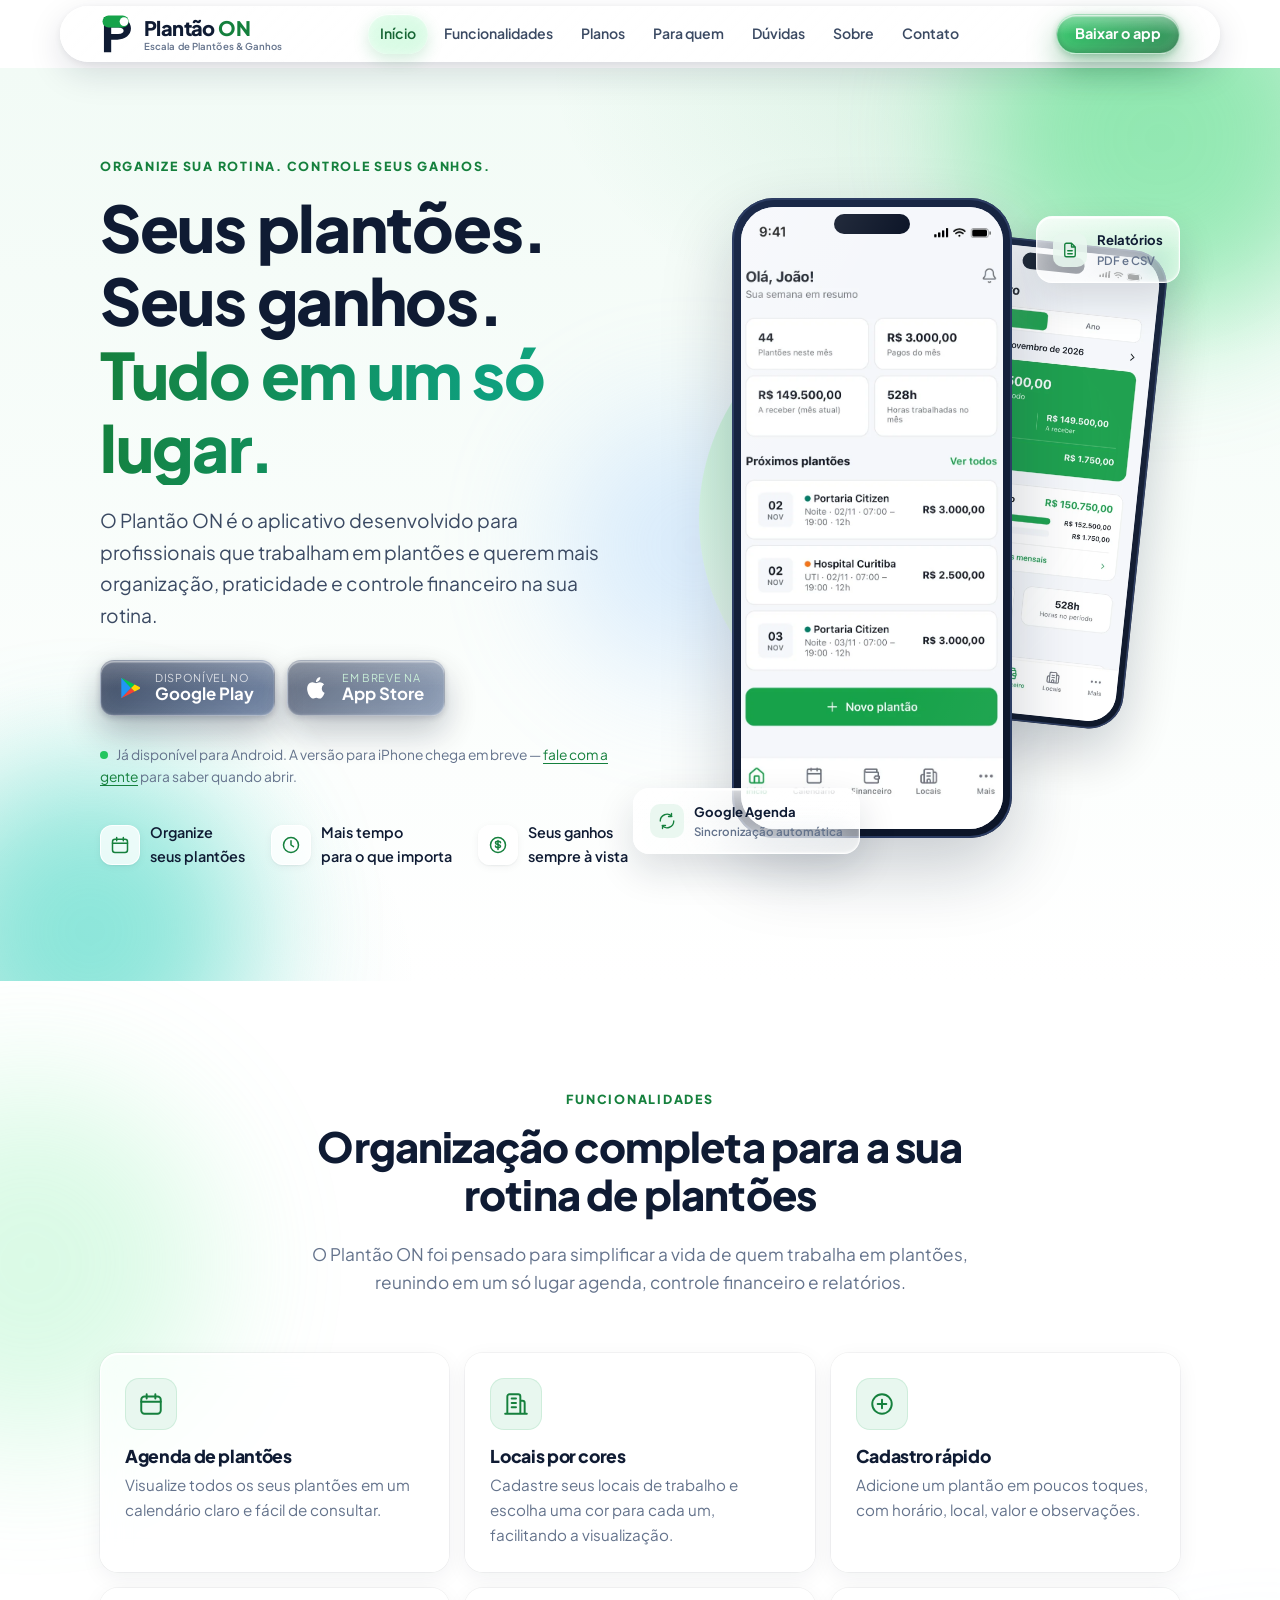
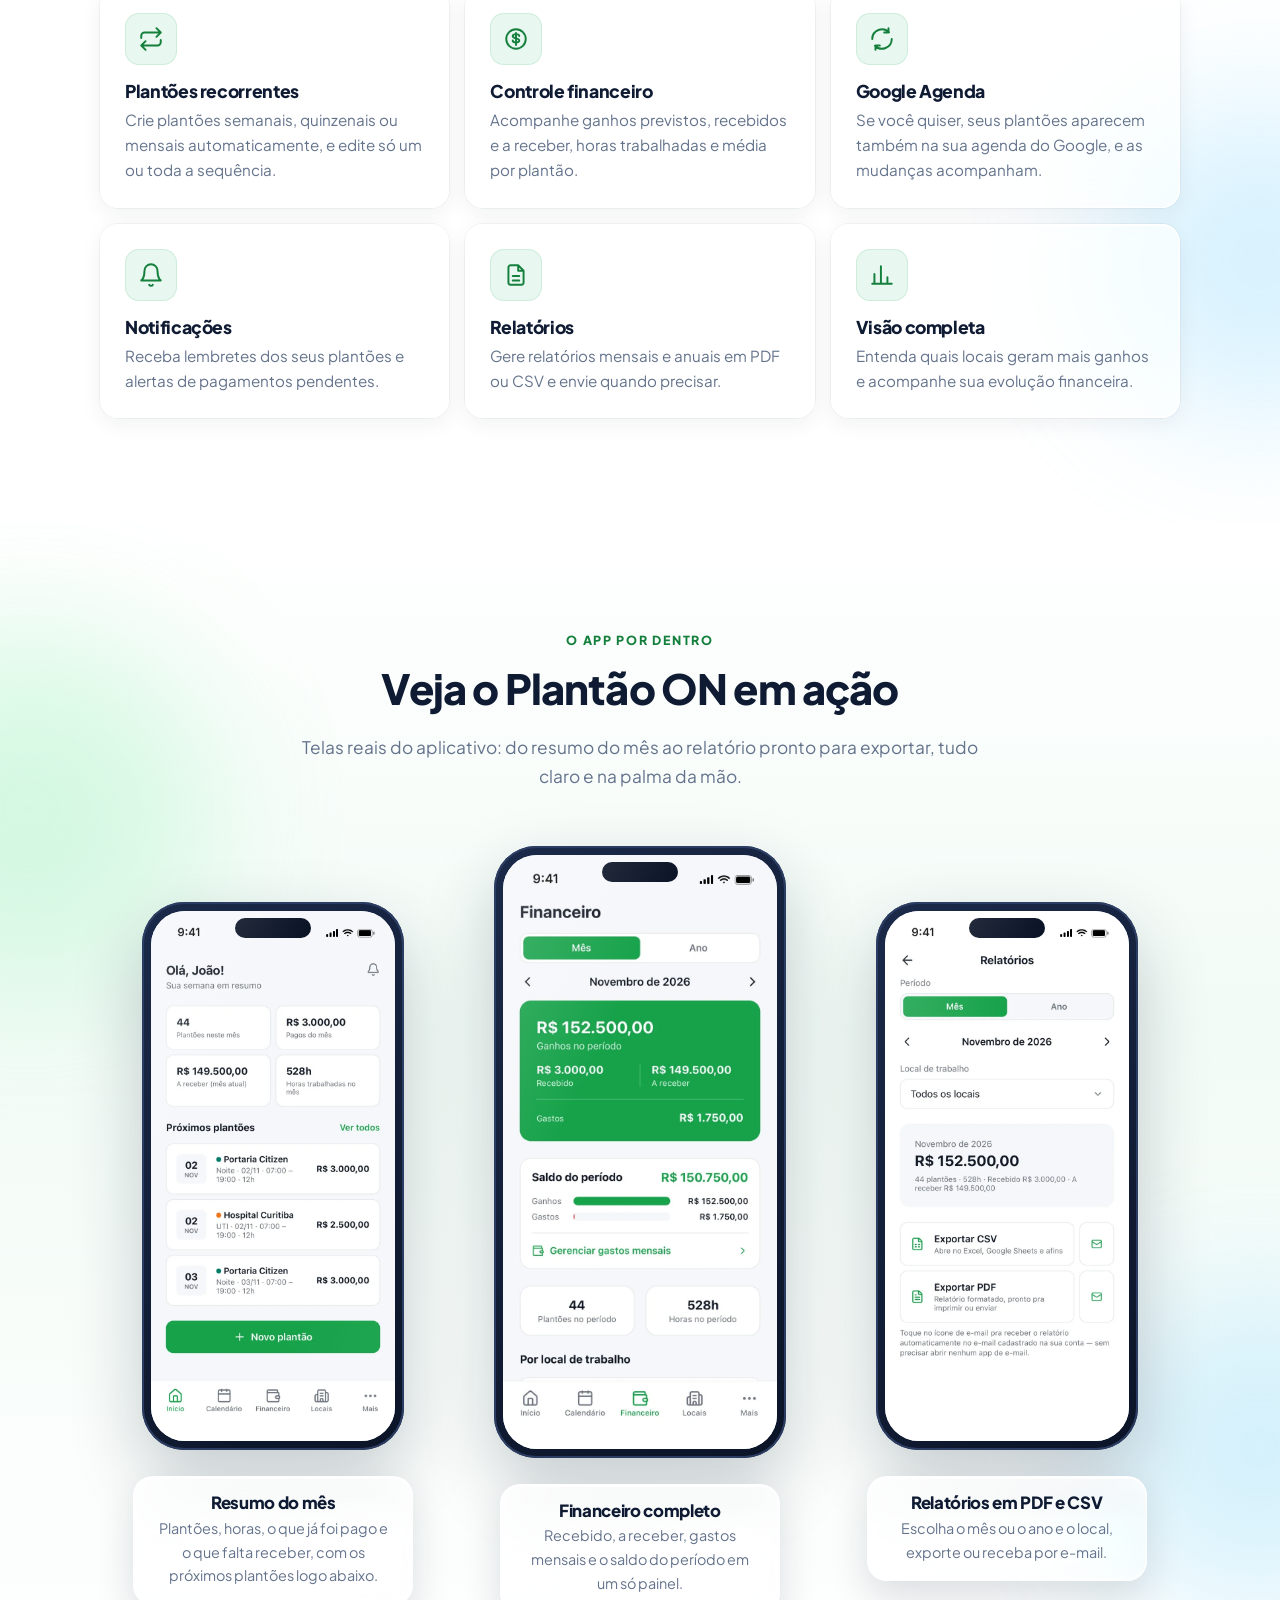
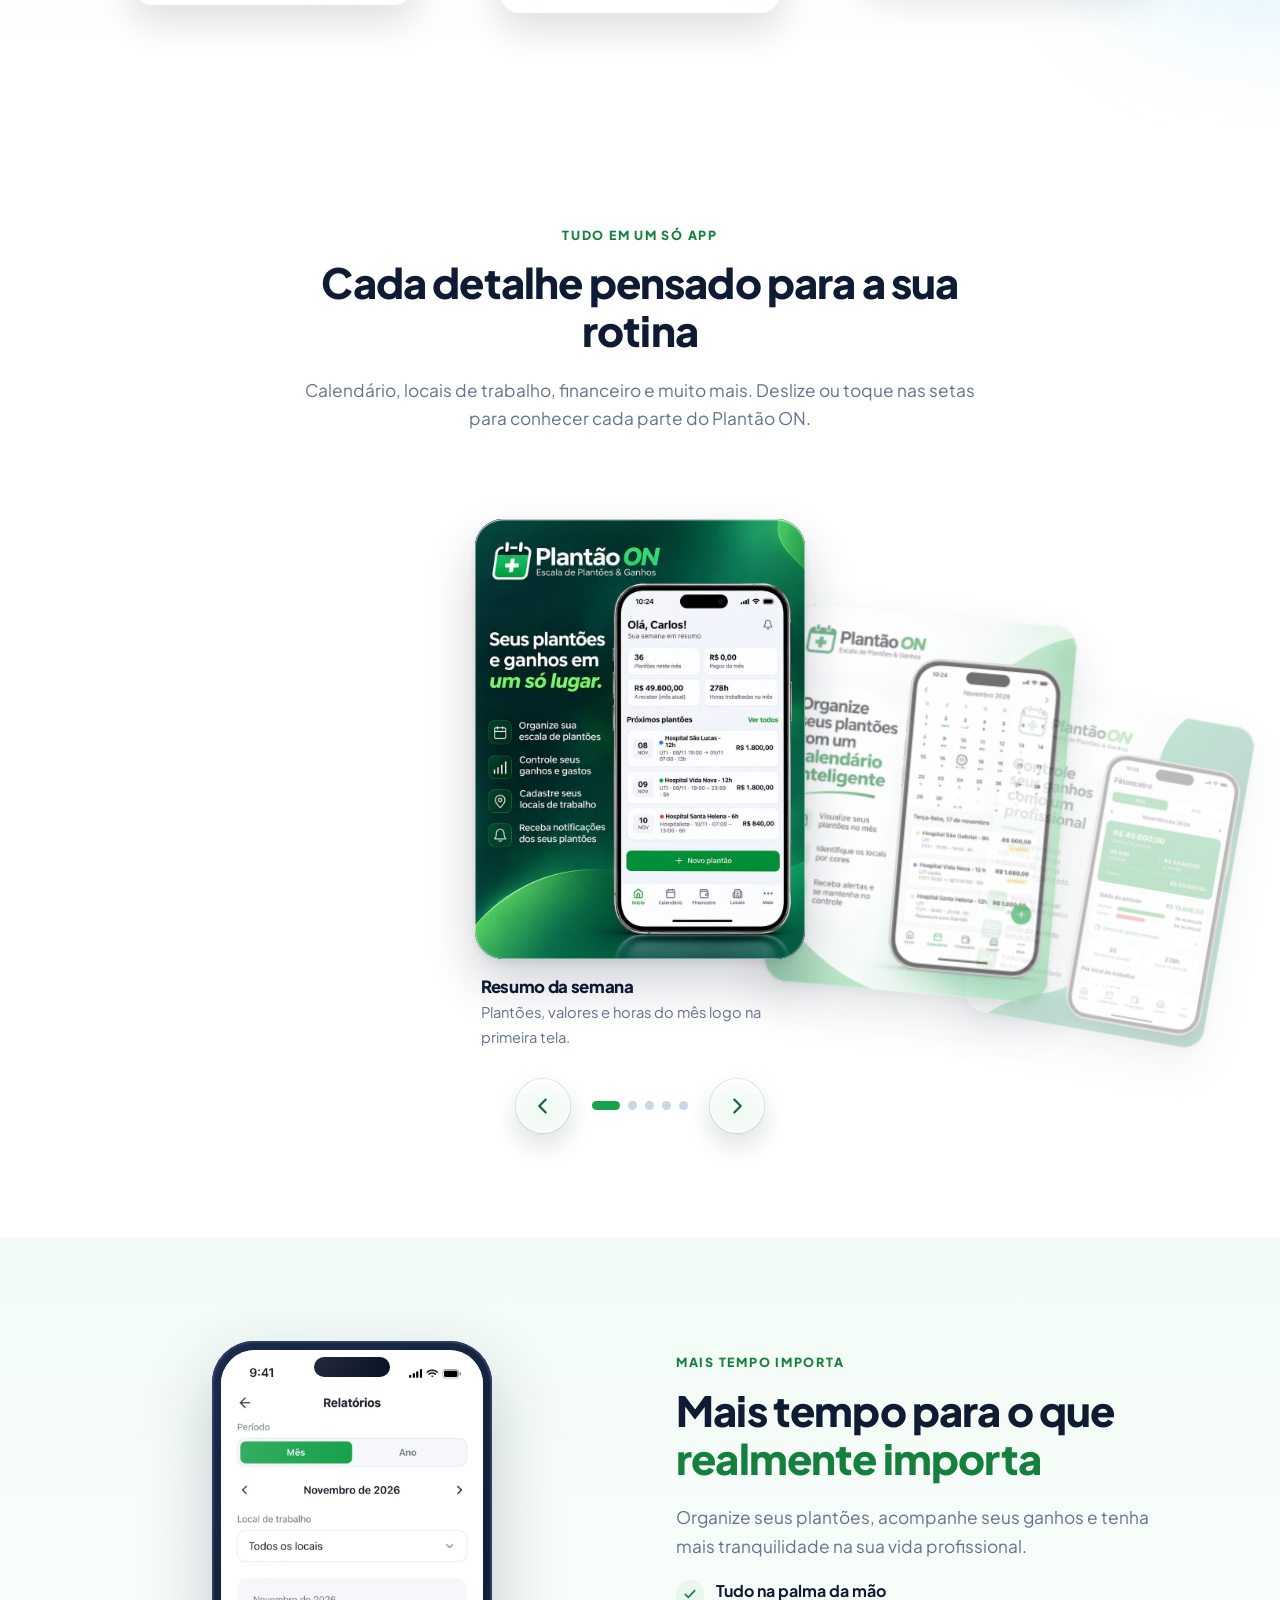
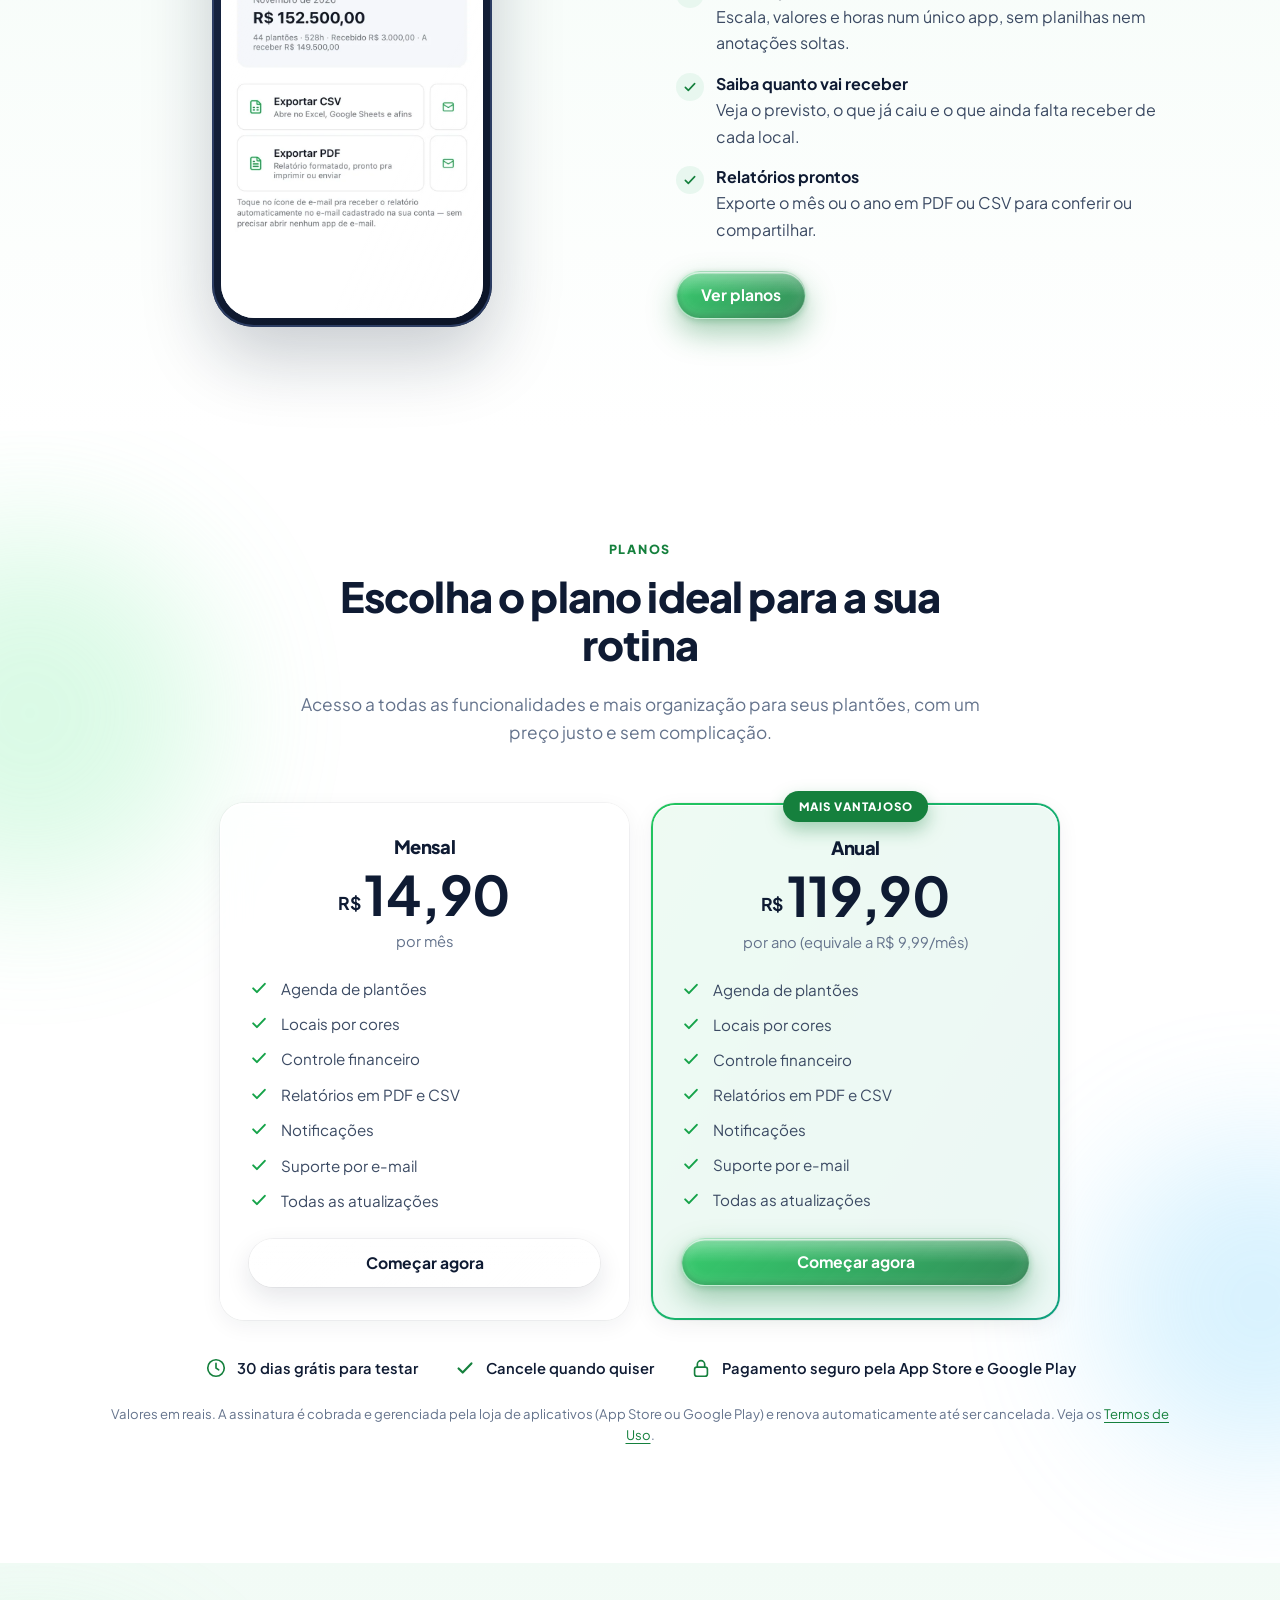
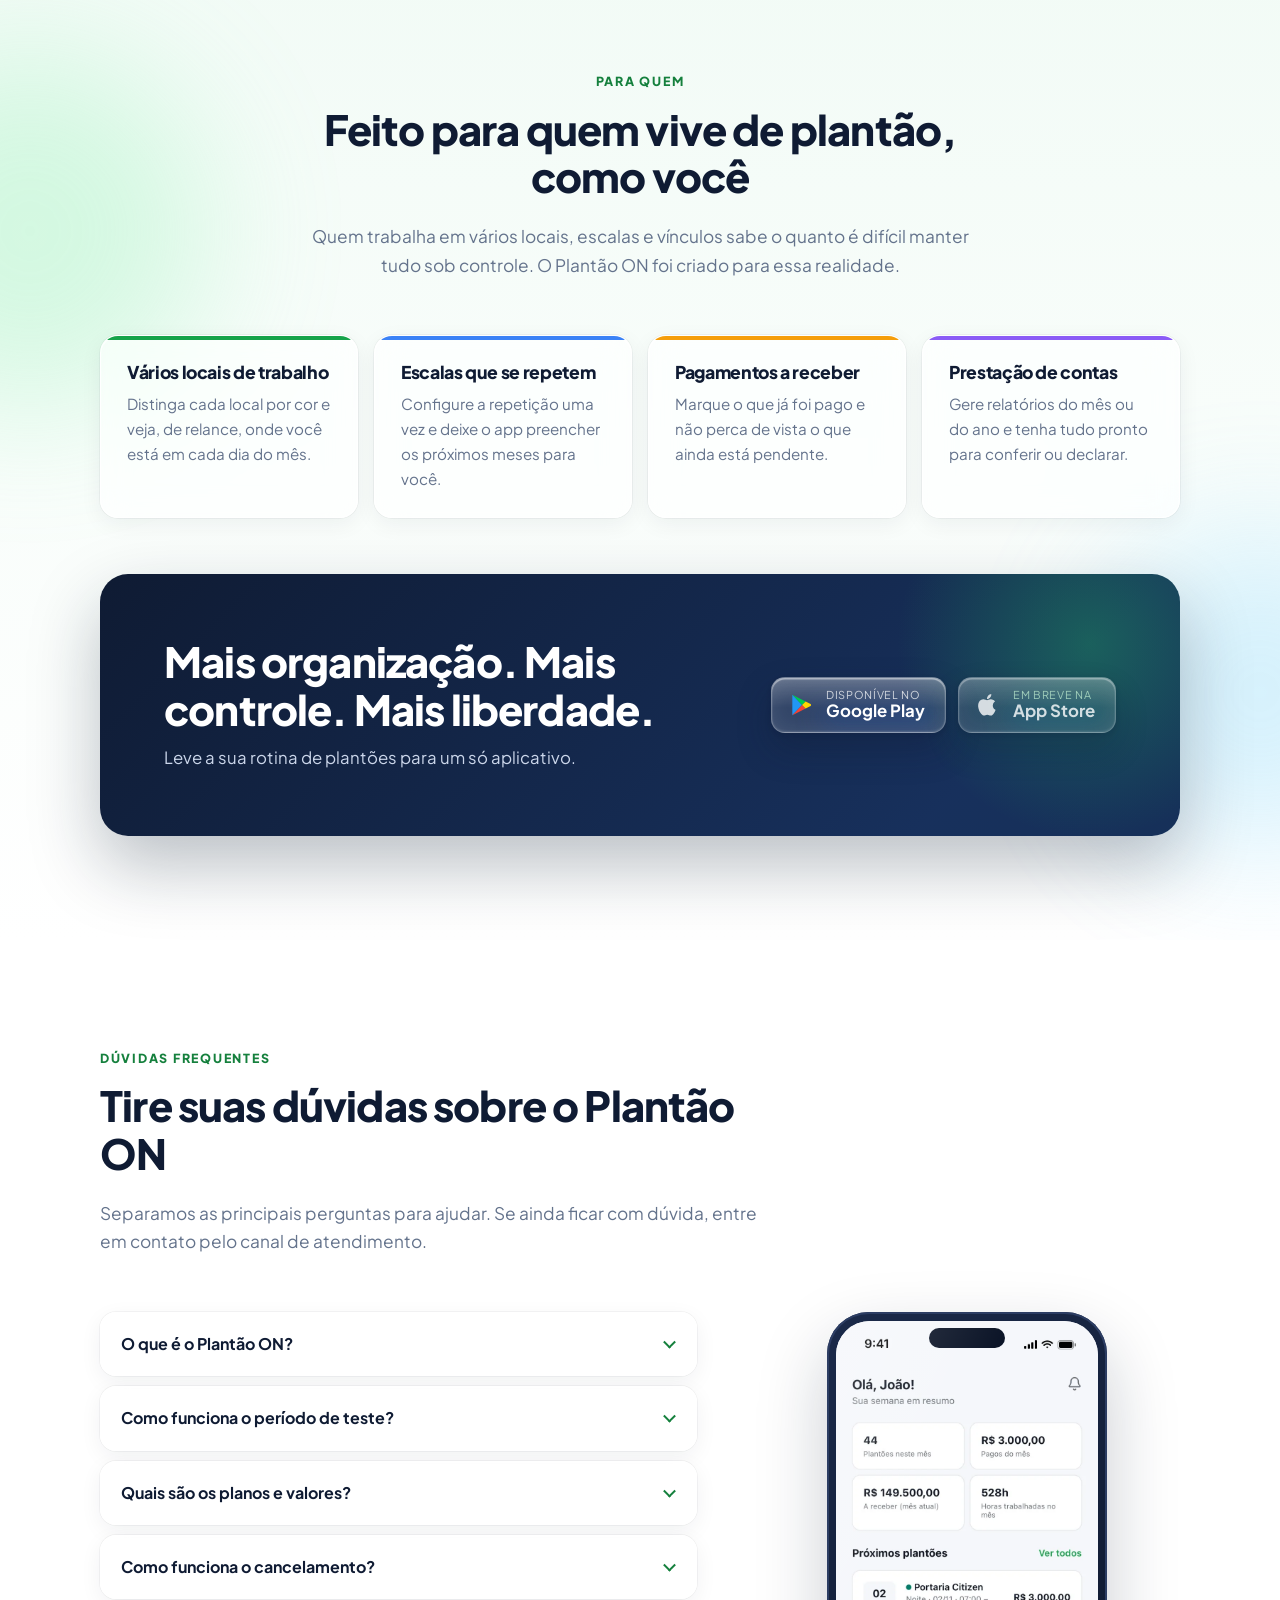
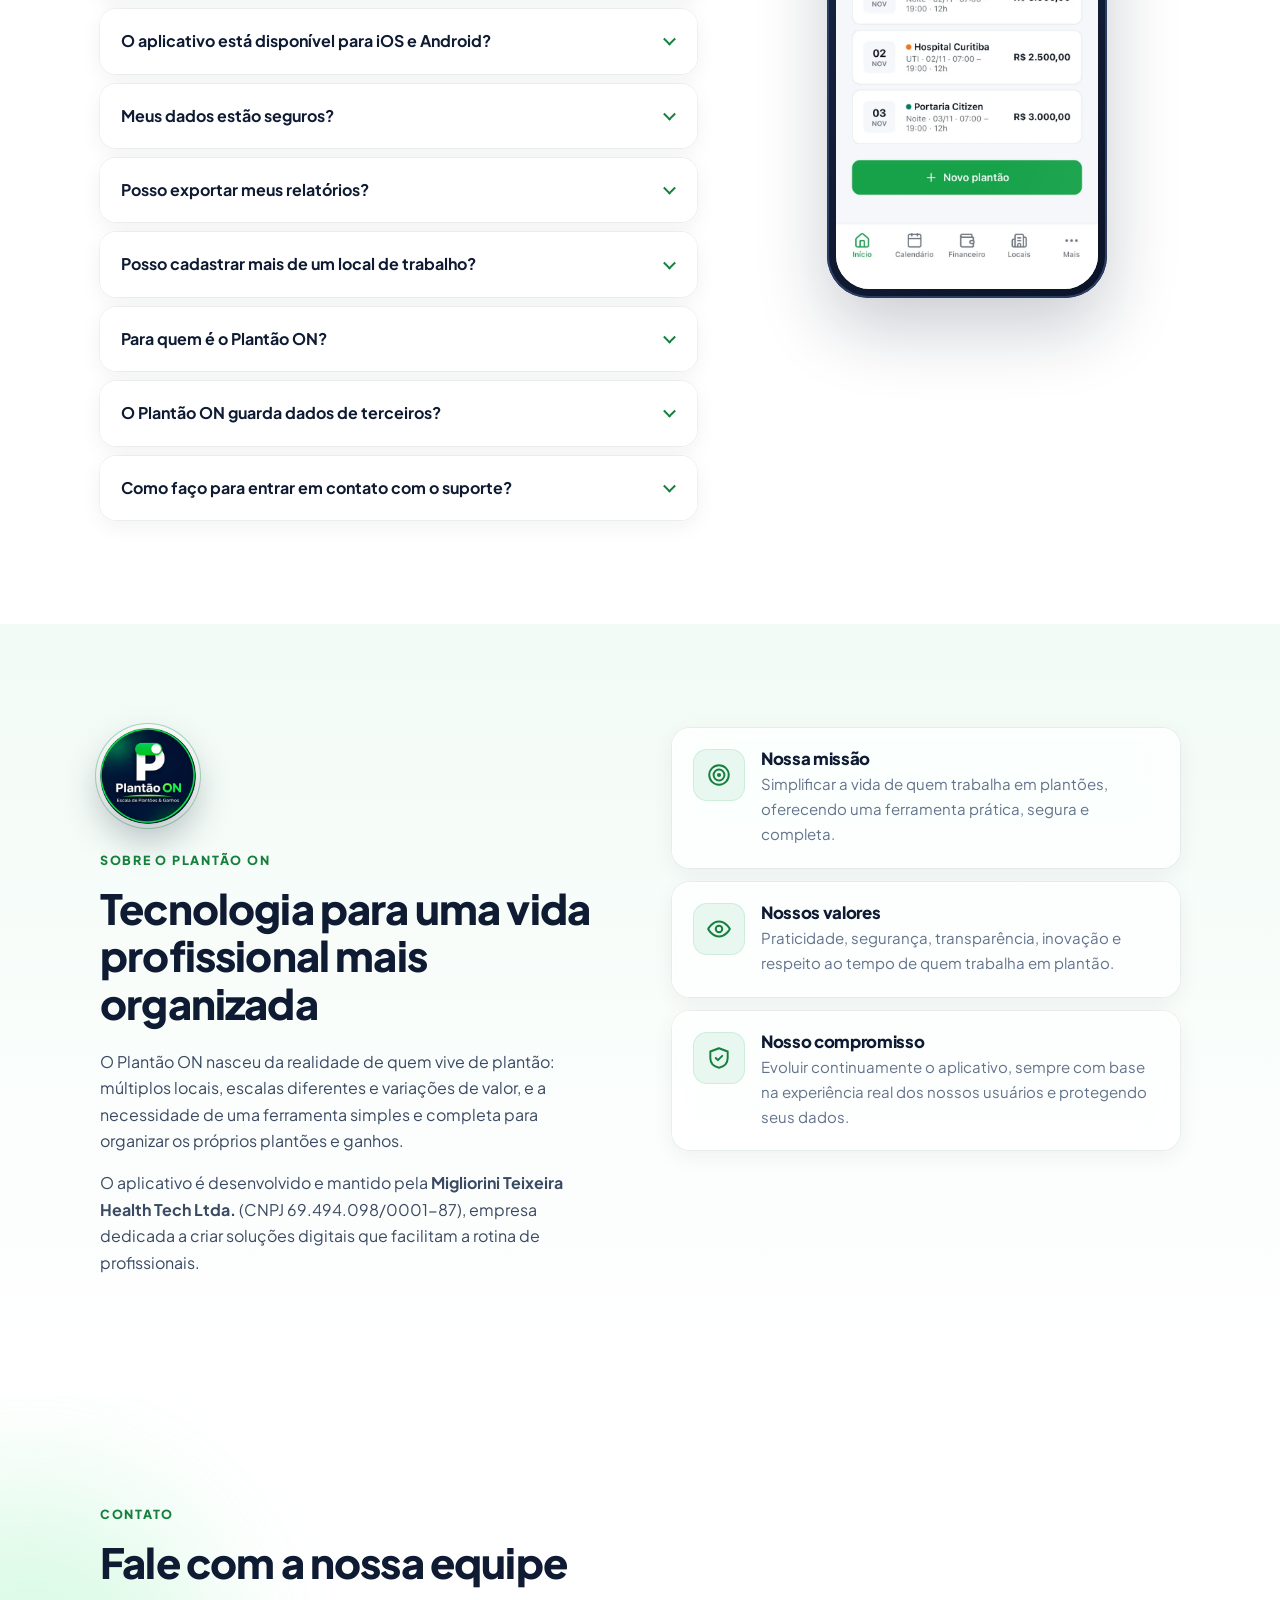
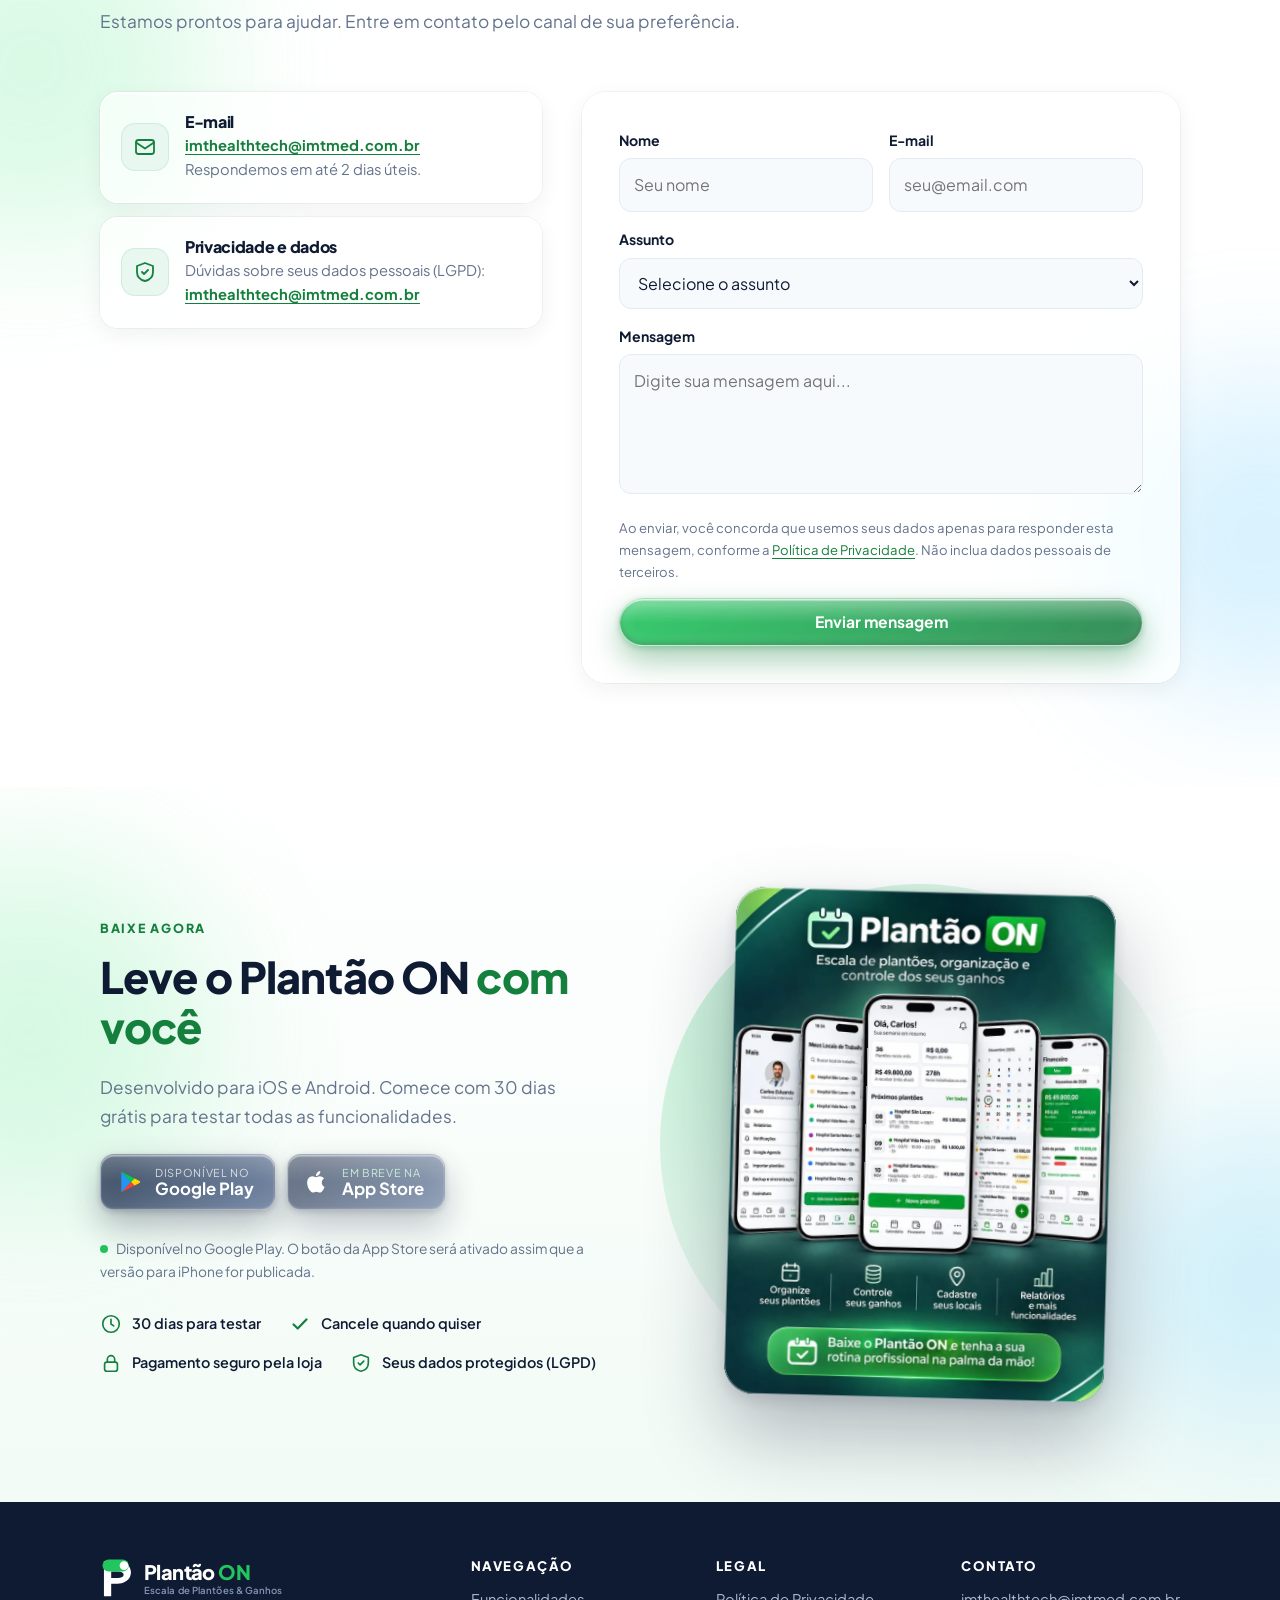
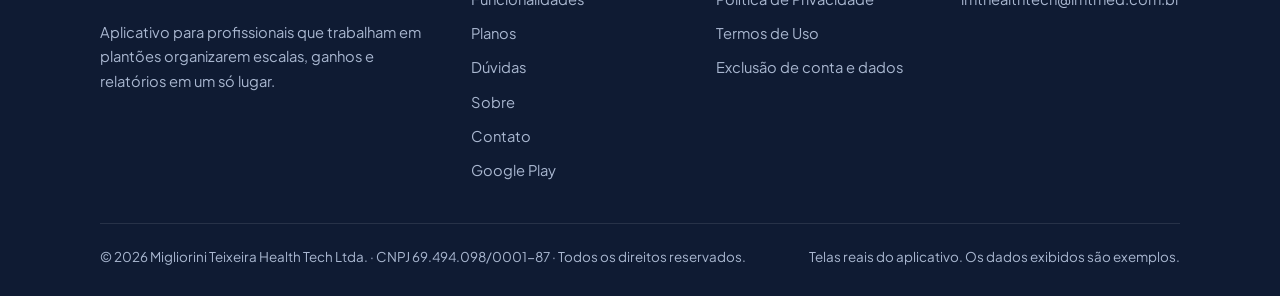
==== commit 0f4e5fe0: "adição de novas imagens e  galeria de leque" ====
--- a/index.html
+++ b/index.html
@@ -203,6 +203,46 @@
     </div>
   </section>
 
+  <!-- GALERIA -->
+  <section class="section gallery" id="galeria" aria-labelledby="gal-title">
+    <div class="container">
+      <div class="section-head section-head--center reveal" data-r="zoom">
+        <span class="eyebrow">Tudo em um só app</span>
+        <h2 id="gal-title">Cada detalhe pensado para a sua rotina</h2>
+        <p>Calendário, locais de trabalho, financeiro e muito mais. Deslize ou toque nas setas para conhecer cada parte do Plantão ON.</p>
+      </div>
+    </div>
+    <div class="gal reveal">
+      <div class="gal-track" id="gal-track" tabindex="0" role="region" aria-label="Galeria de telas do Plantão ON" aria-roledescription="carrossel">
+      <figure class="gal-card">
+        <div class="pic"><img src="assets/img/poster-inicio.webp" alt="Tela inicial do Plantão ON: seus plantões e ganhos em um só lugar" width="840" height="1120" loading="lazy" decoding="async"></div>
+        <figcaption><h3>Resumo da semana</h3><p>Plantões, valores e horas do mês logo na primeira tela.</p></figcaption>
+      </figure>
+      <figure class="gal-card">
+        <div class="pic"><img src="assets/img/poster-calendario.webp" alt="Calendário do Plantão ON com os plantões do mês marcados por cor" width="840" height="1120" loading="lazy" decoding="async"></div>
+        <figcaption><h3>Calendário inteligente</h3><p>Veja o mês inteiro e identifique cada local pela cor.</p></figcaption>
+      </figure>
+      <figure class="gal-card">
+        <div class="pic"><img src="assets/img/poster-financeiro.webp" alt="Tela Financeiro do Plantão ON com resumo mensal de ganhos e gastos" width="840" height="1120" loading="lazy" decoding="async"></div>
+        <figcaption><h3>Controle de ganhos</h3><p>Recebido, a receber, gastos e saldo do período.</p></figcaption>
+      </figure>
+      <figure class="gal-card">
+        <div class="pic"><img src="assets/img/poster-locais.webp" alt="Lista de locais de trabalho do Plantão ON, cada um com a sua cor" width="840" height="1120" loading="lazy" decoding="async"></div>
+        <figcaption><h3>Seus locais de trabalho</h3><p>Cadastre cada local com cor e carga horária.</p></figcaption>
+      </figure>
+      <figure class="gal-card">
+        <div class="pic"><img src="assets/img/poster-mais.webp" alt="Menu Mais do Plantão ON com perfil, relatórios, notificações e Google Agenda" width="840" height="1120" loading="lazy" decoding="async"></div>
+        <figcaption><h3>Tudo ao alcance</h3><p>Perfil, relatórios, notificações, Google Agenda, importação e backup.</p></figcaption>
+      </figure>
+      </div>
+      <div class="gal-ctrl">
+        <button class="gal-btn" type="button" data-gal="-1" aria-label="Tela anterior"><svg viewBox="0 0 24 24" fill="none" stroke="currentColor" stroke-width="2.4" stroke-linecap="round" stroke-linejoin="round" aria-hidden="true"><path d="M15 5l-7 7 7 7"/></svg></button>
+        <div class="gal-dots" id="gal-dots" aria-hidden="true"></div>
+        <button class="gal-btn" type="button" data-gal="1" aria-label="Próxima tela"><svg viewBox="0 0 24 24" fill="none" stroke="currentColor" stroke-width="2.4" stroke-linecap="round" stroke-linejoin="round" aria-hidden="true"><path d="M9 5l7 7-7 7"/></svg></button>
+      </div>
+    </div>
+  </section>
+
   <section class="section section--alt" aria-labelledby="tempo-title">
     <div class="container split">
       <div class="split-visual reveal" data-r="left" aria-hidden="true"><div data-phone="relatorios"></div></div>
@@ -328,6 +368,7 @@
   <section class="section section--alt" id="sobre">
     <div class="container about-grid">
       <div class="reveal">
+        <img class="about-seal" src="assets/img/selo-plantao-on.webp" alt="Selo Plantão ON — Escala de Plantões &amp; Ganhos" width="112" height="112" loading="lazy" decoding="async">
         <span class="eyebrow">Sobre o Plantão ON</span>
         <h2 style="font-size:clamp(1.75rem,4.4vw,2.6rem)">Tecnologia para uma vida profissional mais organizada</h2>
         <p>O Plantão ON nasceu da realidade de quem vive de plantão: múltiplos locais, escalas diferentes e variações de valor, e a necessidade de uma ferramenta simples e completa para organizar os próprios plantões e ganhos.</p>
@@ -399,10 +440,9 @@
           <li><svg><use href="#i-shield"/></svg>Seus dados protegidos (LGPD)</li>
         </ul>
       </div>
-      <div class="hero-visual" aria-hidden="true">
-        <div class="hero-blob"></div>
-        <div data-phone="relatorios" class="phone--back-slot"></div>
-        <div data-phone="financeiro" class="phone--front-slot"></div>
+      <div class="dl-poster reveal" data-r="right">
+        <div class="hero-blob" aria-hidden="true"></div>
+        <figure class="poster tilt"><img src="assets/img/poster-visao-geral.webp" alt="Telas do Plantão ON: início, locais, calendário, financeiro e menu. Baixe o Plantão ON e tenha a sua rotina profissional na palma da mão" width="840" height="1120" loading="lazy" decoding="async"></figure>
       </div>
     </div>
   </section>
--- a/css/styles.css
+++ b/css/styles.css
@@ -759,3 +759,76 @@
 @media (prefers-reduced-motion: reduce) {
   .btn:hover, .btn:active, .store-btn--play:hover, .store-btn--play:active { transform: none; }
 }
+
+
+/* ---------- Galeria de telas (carrossel) ---------- */
+.gallery { background: #fff; overflow: hidden; }
+.gal { margin-top: 6px; --cw: min(66vw, 320px); }
+.gal-track {
+  position: relative; height: calc(var(--cw) * 1.3333 + 150px); margin-inline: auto; max-width: 100%;
+  touch-action: pan-y; user-select: none; -webkit-user-select: none; cursor: grab; outline-offset: -6px;
+}
+.gal-track.is-drag { cursor: grabbing; }
+.gal-card {
+  position: absolute; left: 50%; top: 30px; width: var(--cw); margin: 0 0 0 calc(var(--cw) / -2); display: flex; flex-direction: column; gap: 18px;
+  transform-origin: 50% 100%; will-change: transform, opacity;
+  transition: transform .7s var(--ease), opacity .6s ease, filter .6s ease;
+}
+.gal-card:not(.is-active) { cursor: pointer; filter: saturate(.85); }
+.gal-card figcaption { transition: opacity .45s ease; }
+.gal-card:not(.is-active) figcaption { opacity: 0; }
+.gal-card .pic {
+  position: relative; border-radius: 28px; overflow: hidden; aspect-ratio: 3 / 4; background: var(--navy);
+  box-shadow: 0 24px 50px rgba(15, 27, 51, .2), 0 4px 10px rgba(15, 27, 51, .08);
+  transition: transform .6s var(--spring), box-shadow .5s ease;
+}
+.gal-card .pic::after { content: ""; position: absolute; inset: 0; border-radius: inherit; pointer-events: none; box-shadow: inset 0 0 0 1px rgba(255, 255, 255, .4), inset 0 1.5px 1px rgba(255, 255, 255, .55); }
+.gal-card .pic::before { content: ""; position: absolute; inset: 0; z-index: 2; pointer-events: none; background: linear-gradient(115deg, transparent 38%, rgba(255, 255, 255, .28) 50%, transparent 62%); transform: translateX(-120%); transition: transform .9s var(--ease); }
+.gal-card:hover .pic { transform: translateY(-8px); box-shadow: 0 34px 64px rgba(15, 27, 51, .26), 0 6px 14px rgba(15, 27, 51, .1); }
+.gal-card:hover .pic::before { transform: translateX(120%); }
+.gal-card img { width: 100%; height: 100%; object-fit: cover; display: block; transition: transform .9s var(--ease); }
+.gal-card:hover img { transform: scale(1.04); }
+.gal-card figcaption { padding-inline: 6px; }
+.gal-card h3 { font-size: 1.05rem; margin-bottom: 4px; color: var(--ink); }
+.gal-card p { margin: 0; font-size: .92rem; color: var(--muted); }
+
+.gal-ctrl { display: flex; align-items: center; justify-content: center; gap: 22px; }
+.gal-btn {
+  width: 54px; height: 54px; border-radius: 50%; display: grid; place-items: center; cursor: pointer; color: var(--green-700);
+  border: 1px solid rgba(255, 255, 255, .9);
+  background: linear-gradient(180deg, rgba(255, 255, 255, .7), rgba(255, 255, 255, .15) 55%), rgba(232, 247, 239, .7);
+  -webkit-backdrop-filter: blur(14px) saturate(190%); backdrop-filter: blur(14px) saturate(190%);
+  box-shadow: inset 0 1.5px 1px #fff, inset 0 0 16px rgba(255, 255, 255, .5), 0 12px 26px rgba(15, 27, 51, .14), 0 0 0 1px rgba(22, 163, 74, .18);
+  transition: transform .5s var(--spring), box-shadow .3s ease, opacity .3s ease;
+}
+.gal-btn svg { width: 22px; height: 22px; }
+.gal-btn:hover { transform: scale(1.08); }
+.gal-btn:active { transform: scale(.94); transition-duration: .12s; }
+.gal-dots { display: flex; gap: 8px; }
+.gal-dots button { width: 9px; height: 9px; padding: 0; border: 0; border-radius: 9px; background: #c9d6e4; cursor: pointer; transition: width .35s var(--spring), background .3s ease; }
+.gal-dots button:hover { background: #9fb3c8; }
+.gal-dots button.on { width: 28px; background: var(--green); }
+@media (min-width: 900px) { .gal { --cw: 330px; } }
+
+/* ---------- Cartaz na seção de download ---------- */
+.dl-poster { position: relative; display: grid; place-items: center; min-height: 420px; }
+.dl-poster .hero-blob { width: 520px; height: 520px; max-width: 120%; }
+.poster {
+  position: relative; z-index: 2; margin: 0; width: min(78vw, 380px); aspect-ratio: 3 / 4; border-radius: 30px; overflow: hidden; background: var(--navy);
+  box-shadow: 0 40px 80px rgba(15, 27, 51, .3), 0 6px 16px rgba(15, 27, 51, .12);
+  transform: perspective(1000px) rotateX(calc(var(--ry, 0) * 1deg)) rotateY(calc(var(--rx, 0) * 1deg)) rotate(1.5deg);
+  transition: transform .5s var(--ease), box-shadow .5s ease; will-change: transform;
+}
+.poster.is-tilting { transition: transform .12s linear, box-shadow .5s ease; }
+.poster::after { content: ""; position: absolute; inset: 0; border-radius: inherit; pointer-events: none; box-shadow: inset 0 0 0 1px rgba(255, 255, 255, .38), inset 0 1.5px 1px rgba(255, 255, 255, .55); }
+.poster img { width: 100%; height: 100%; object-fit: cover; display: block; }
+
+/* ---------- Selo na seção Sobre ---------- */
+.about-seal { width: 96px; height: 96px; display: block; margin-bottom: 22px; border-radius: 50%; box-shadow: 0 16px 36px rgba(15, 27, 51, .28), 0 0 0 4px #fff, 0 0 0 5px rgba(22, 163, 74, .35); transition: transform .6s var(--spring); }
+.about-seal:hover { transform: rotate(-6deg) scale(1.06); }
+
+@media (prefers-reduced-motion: reduce) {
+  .gal-card { transition: none; }
+  .gal-card:hover .pic, .gal-card:hover img, .gal-btn:hover, .about-seal:hover { transform: none; }
+  .poster { transform: none; }
+}
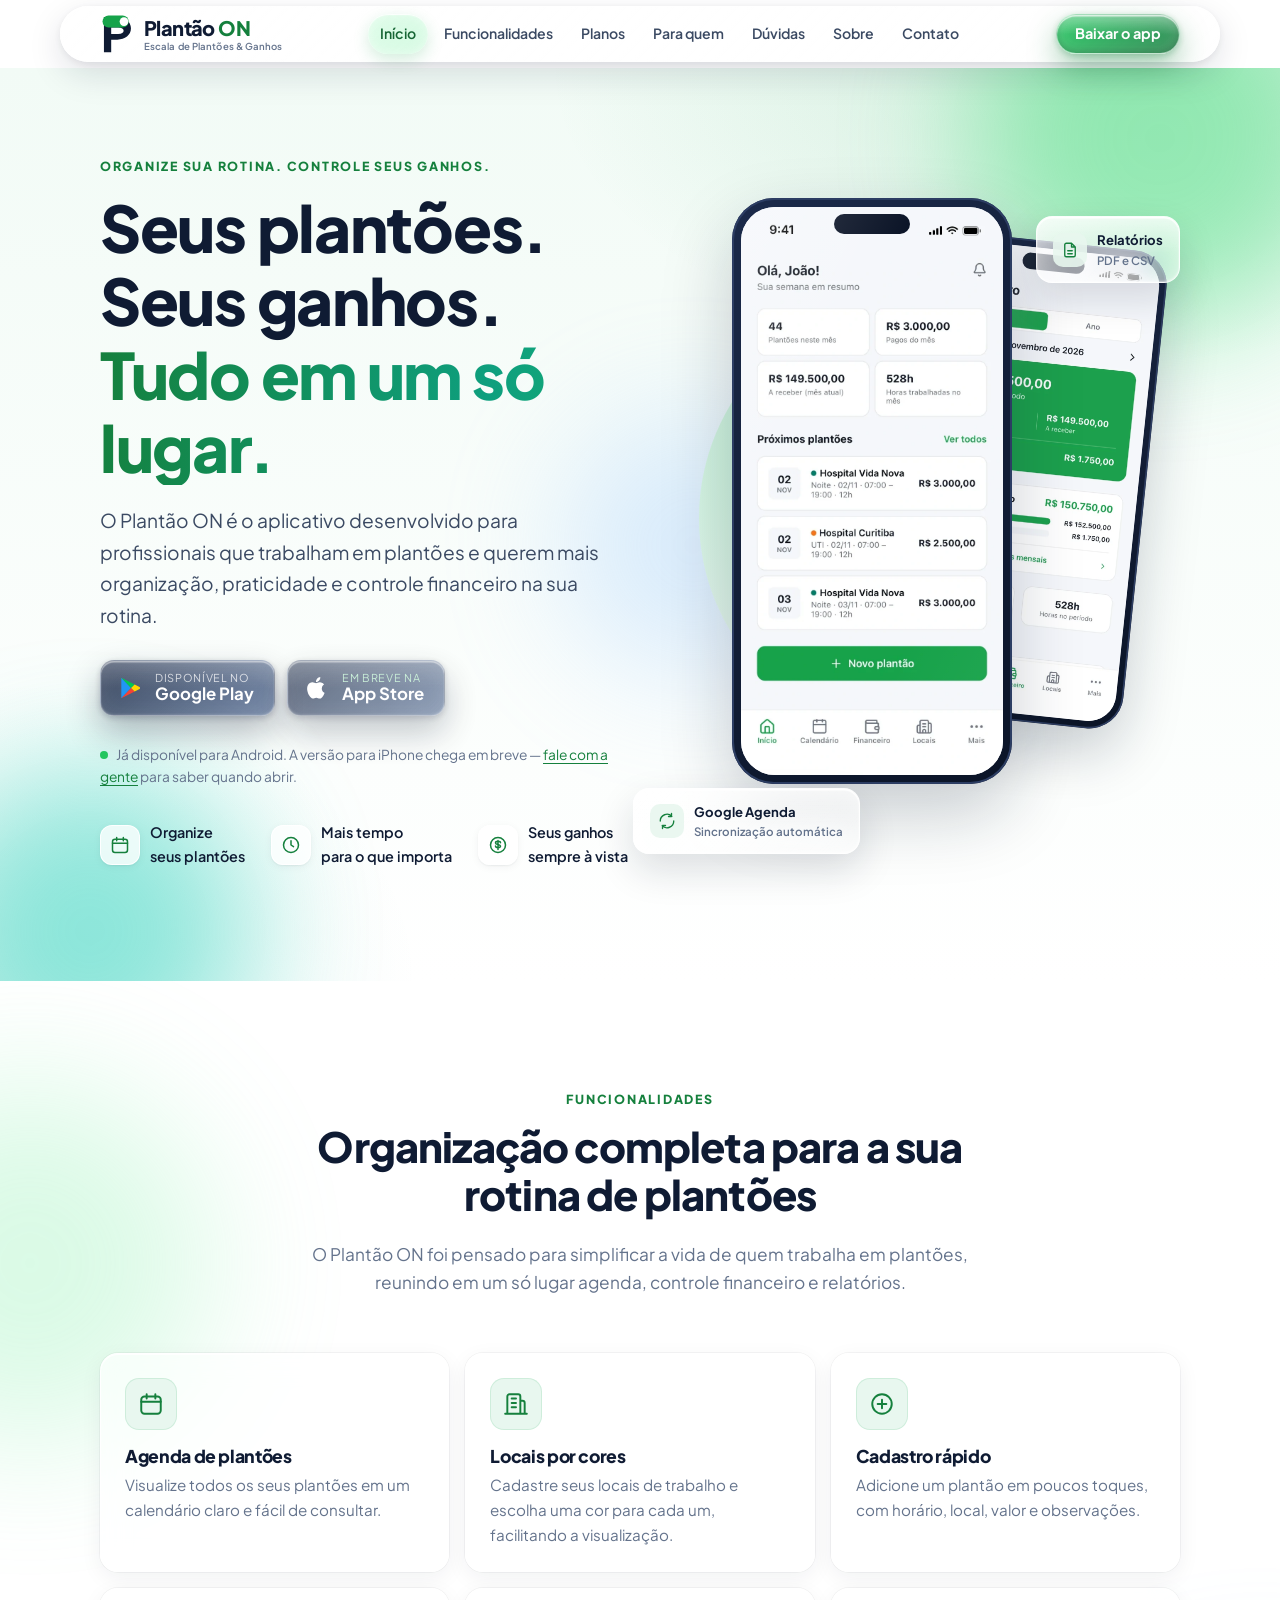
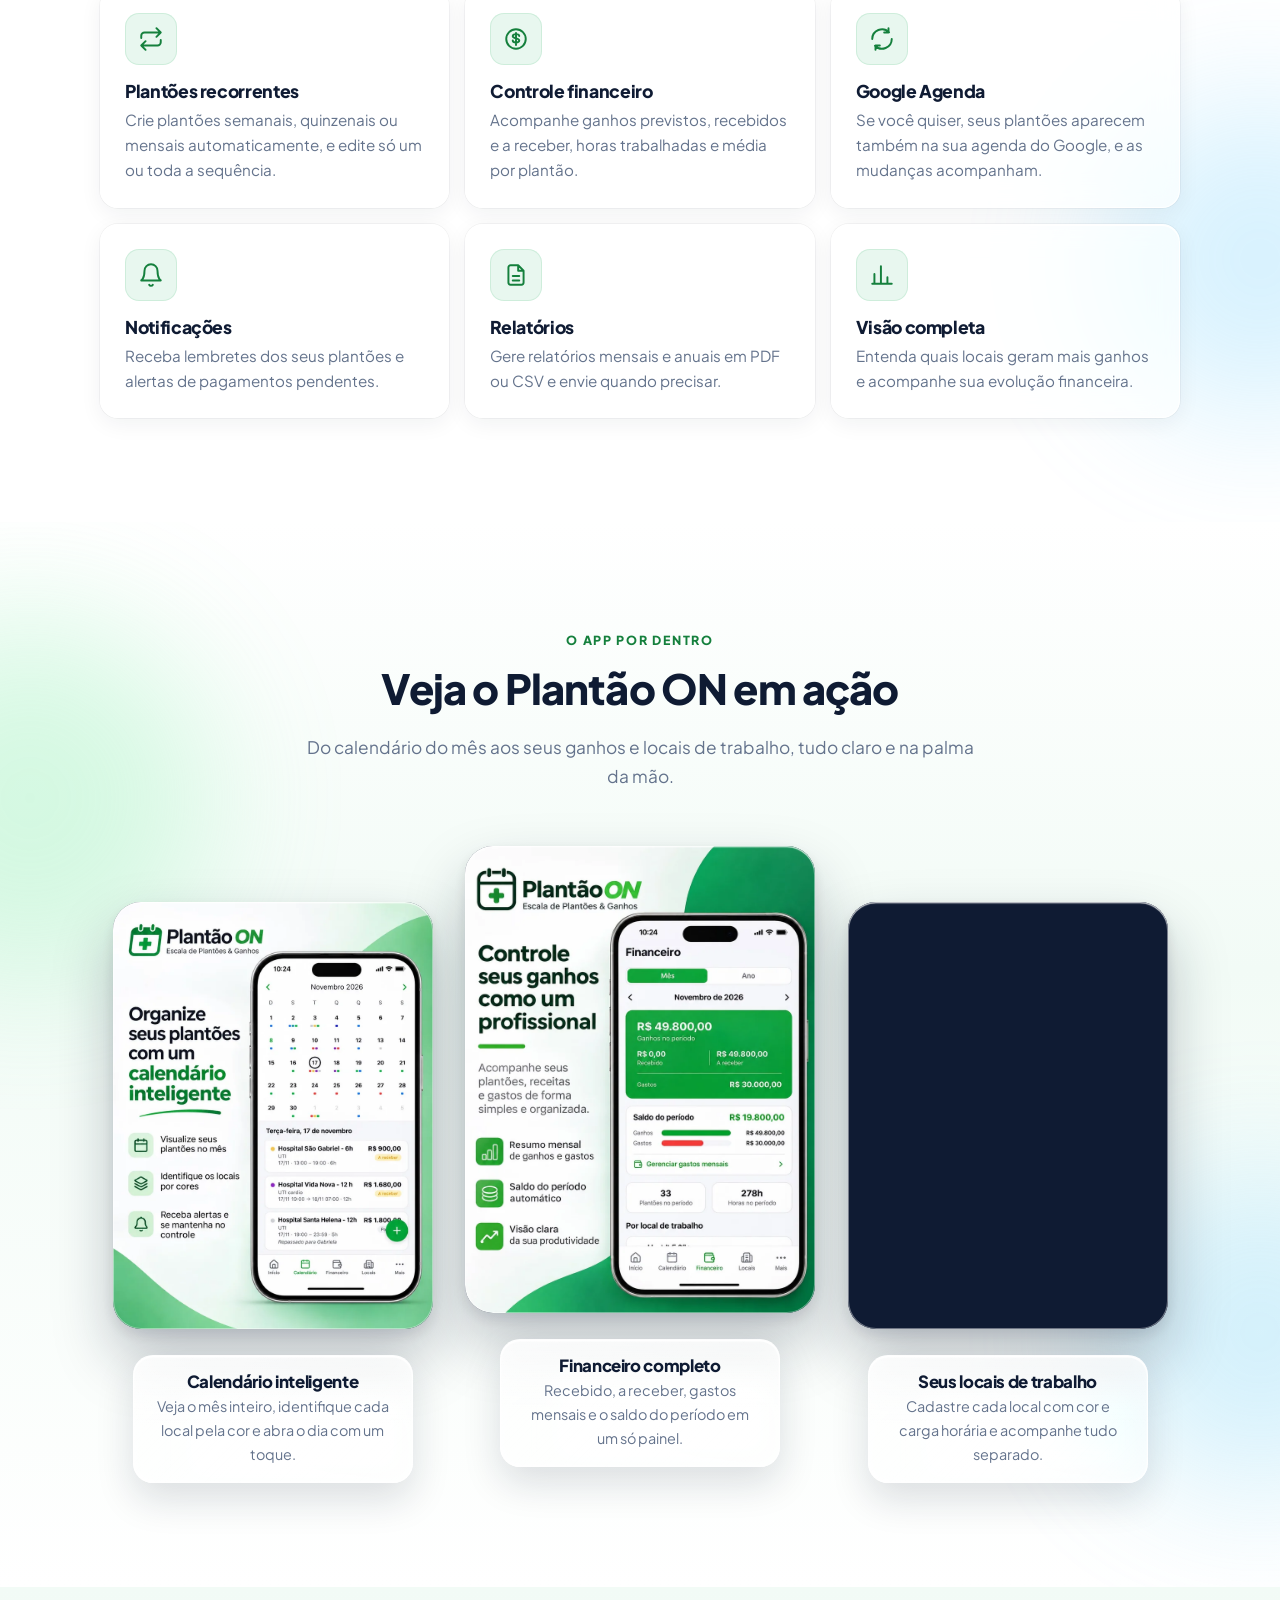
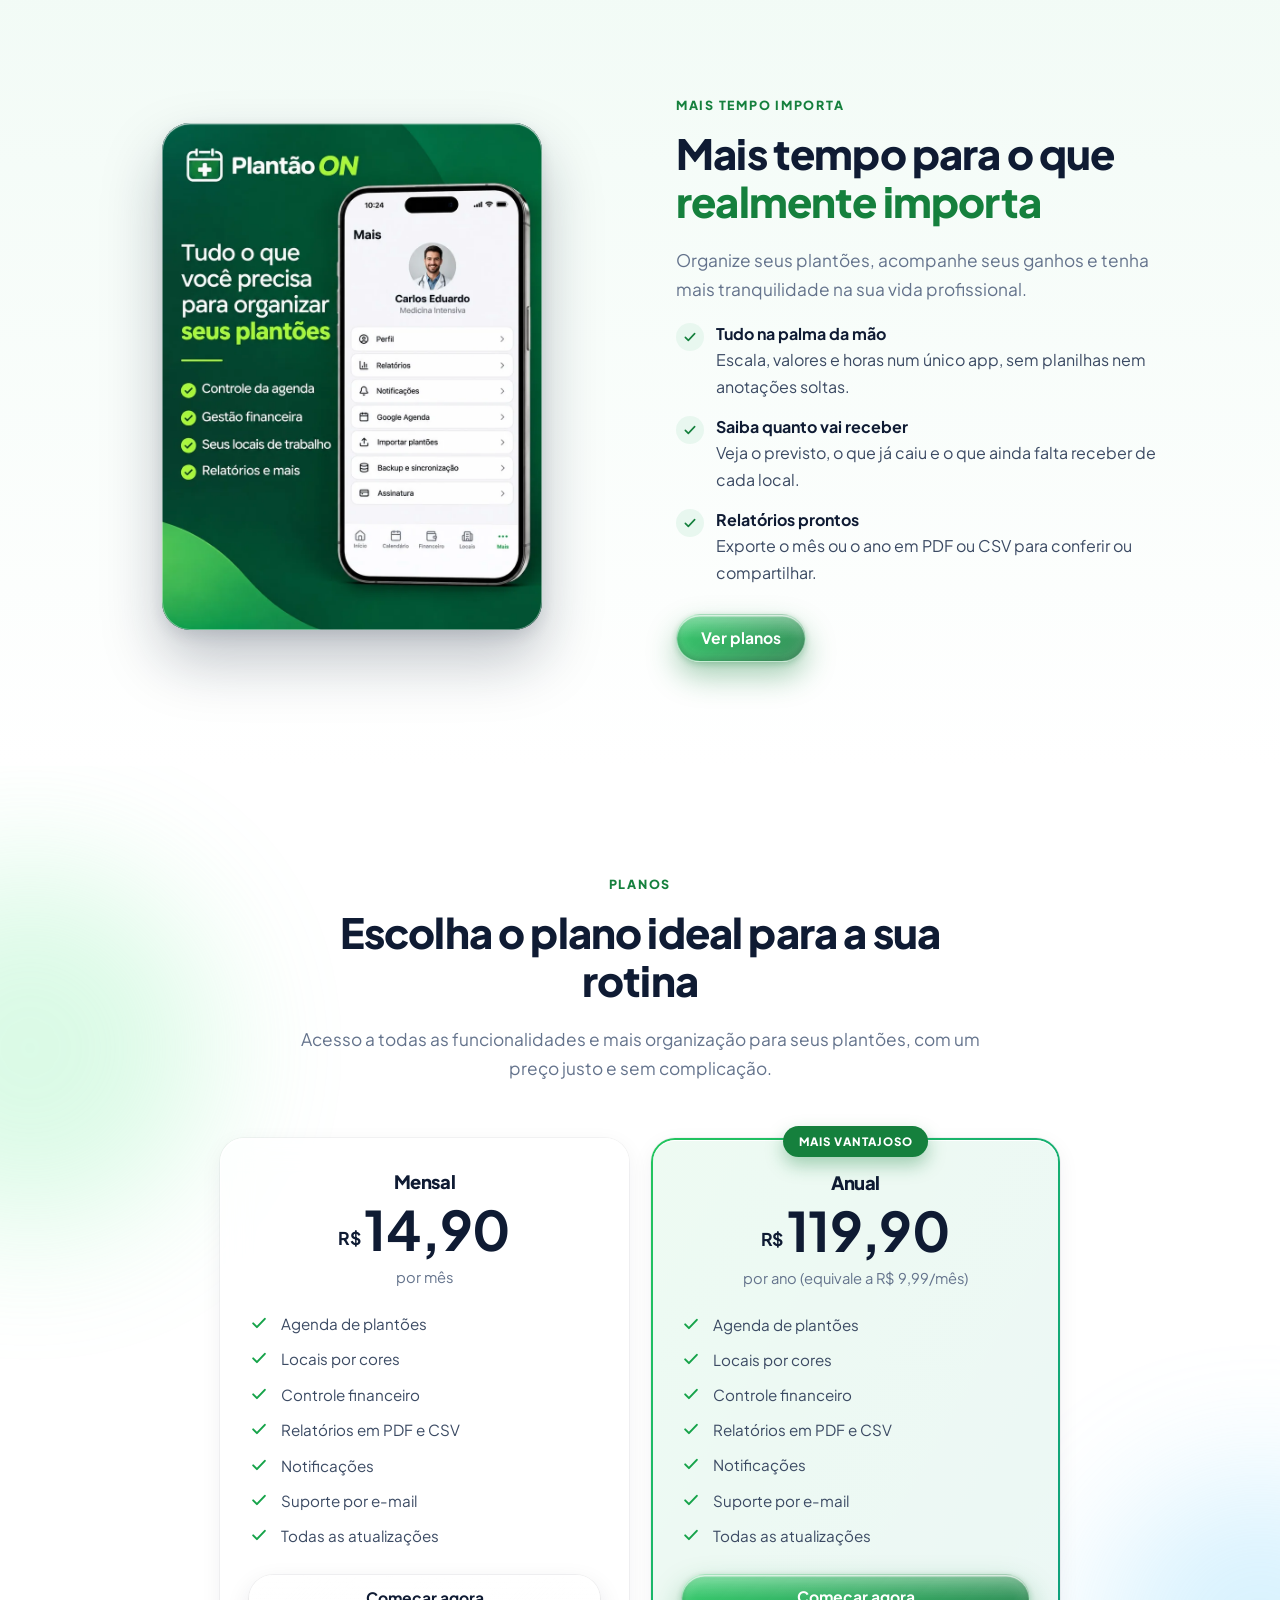
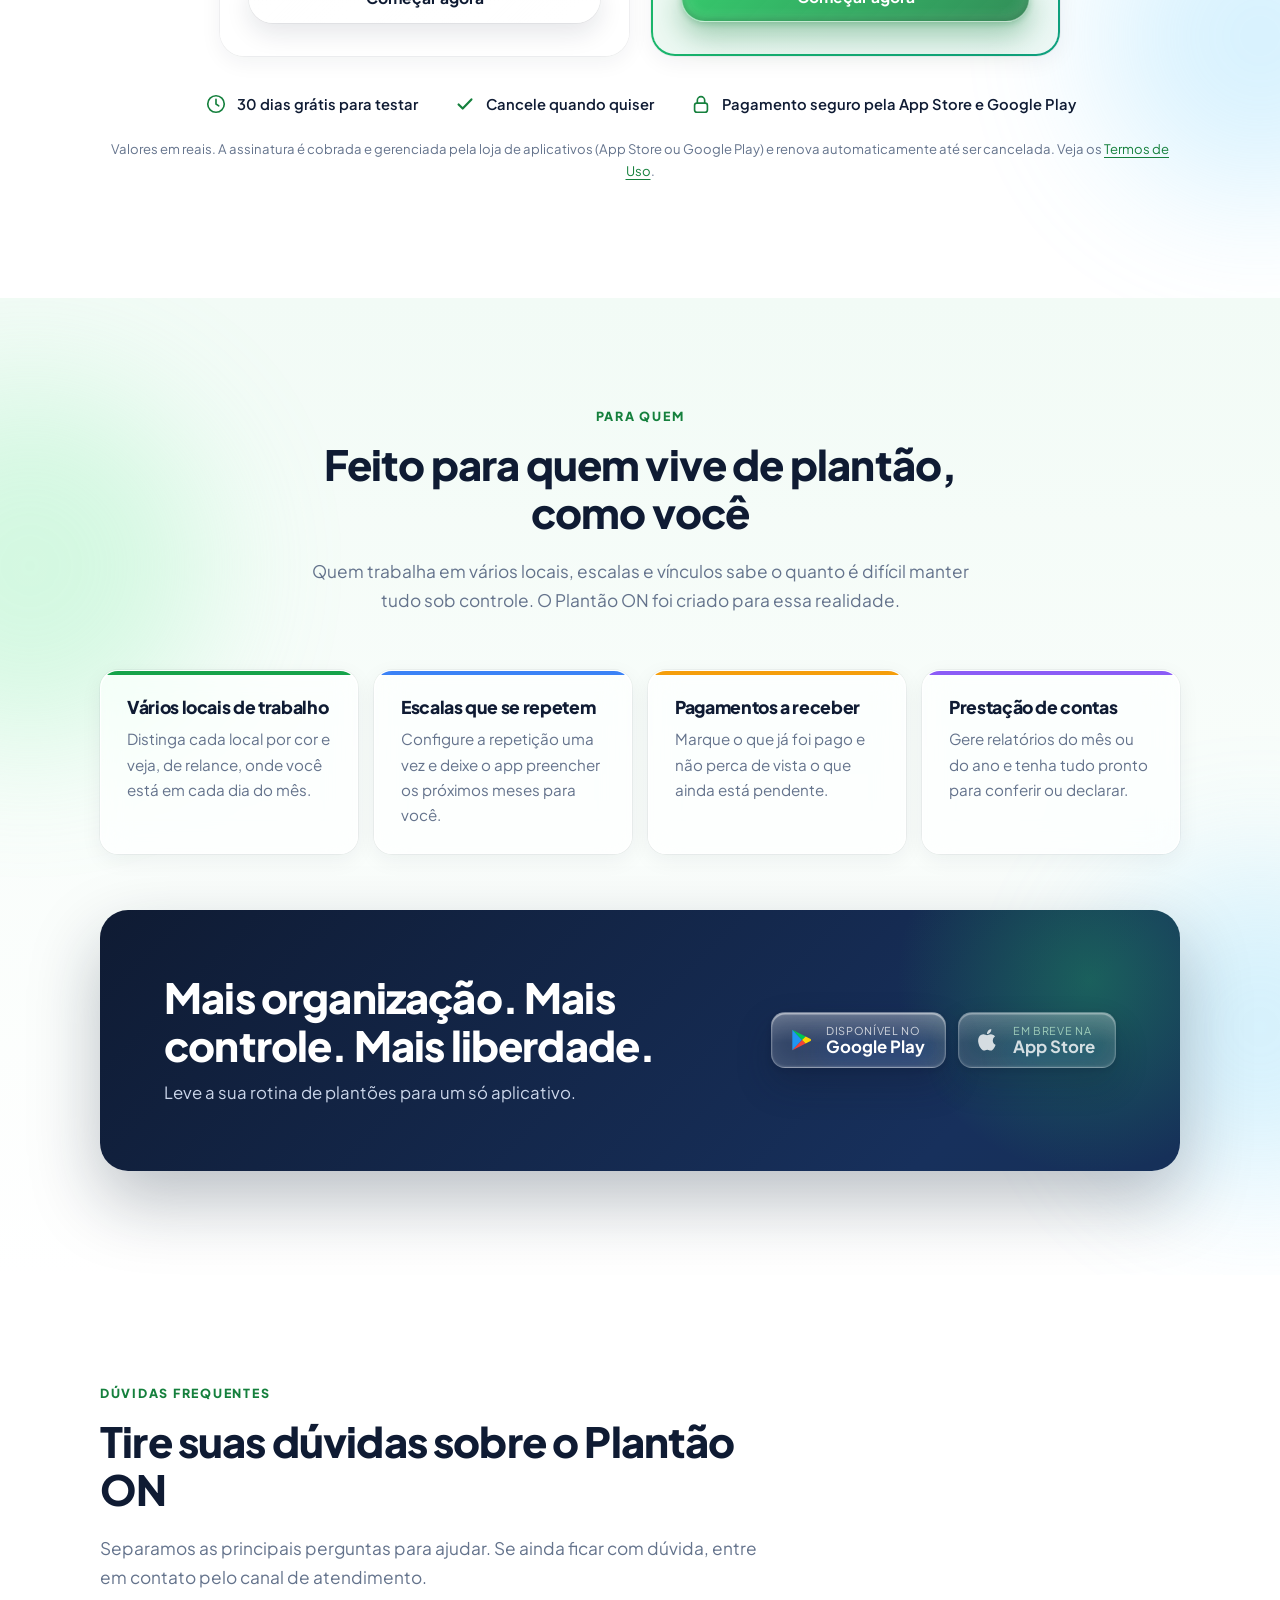
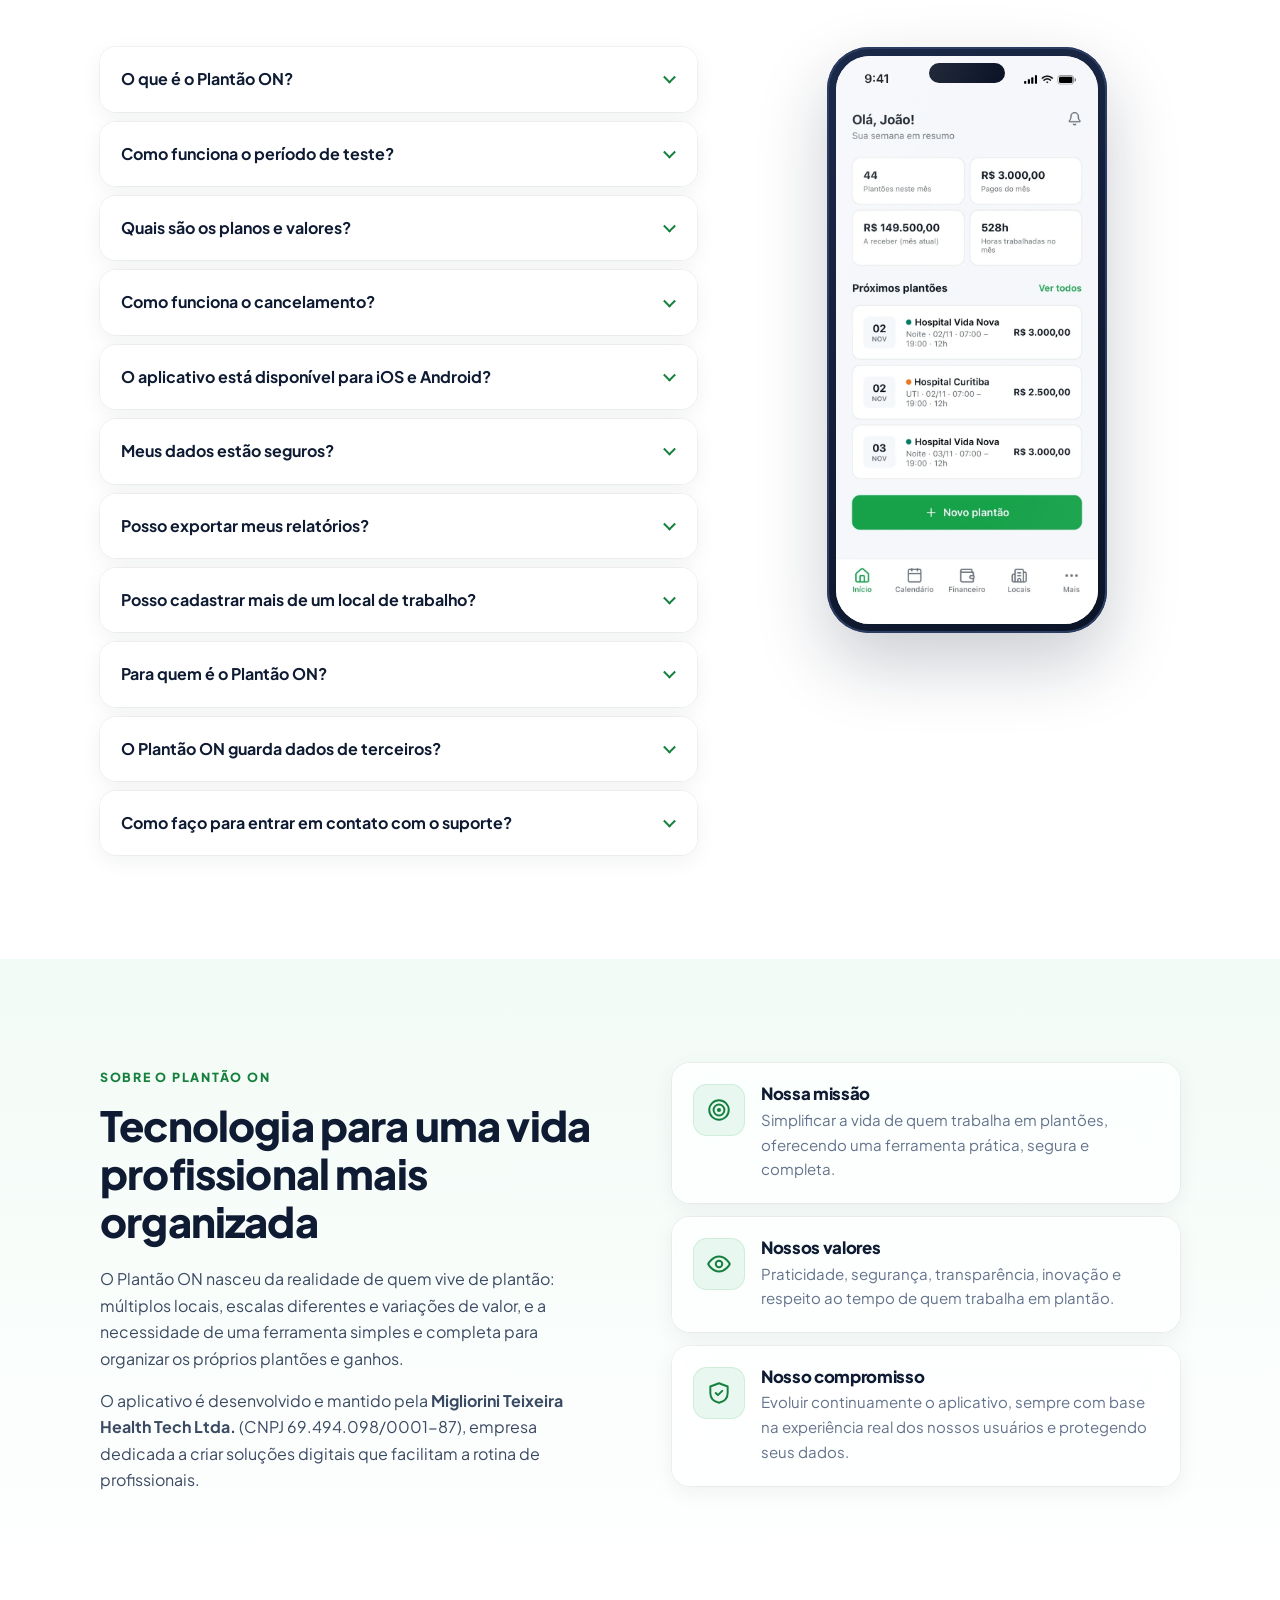
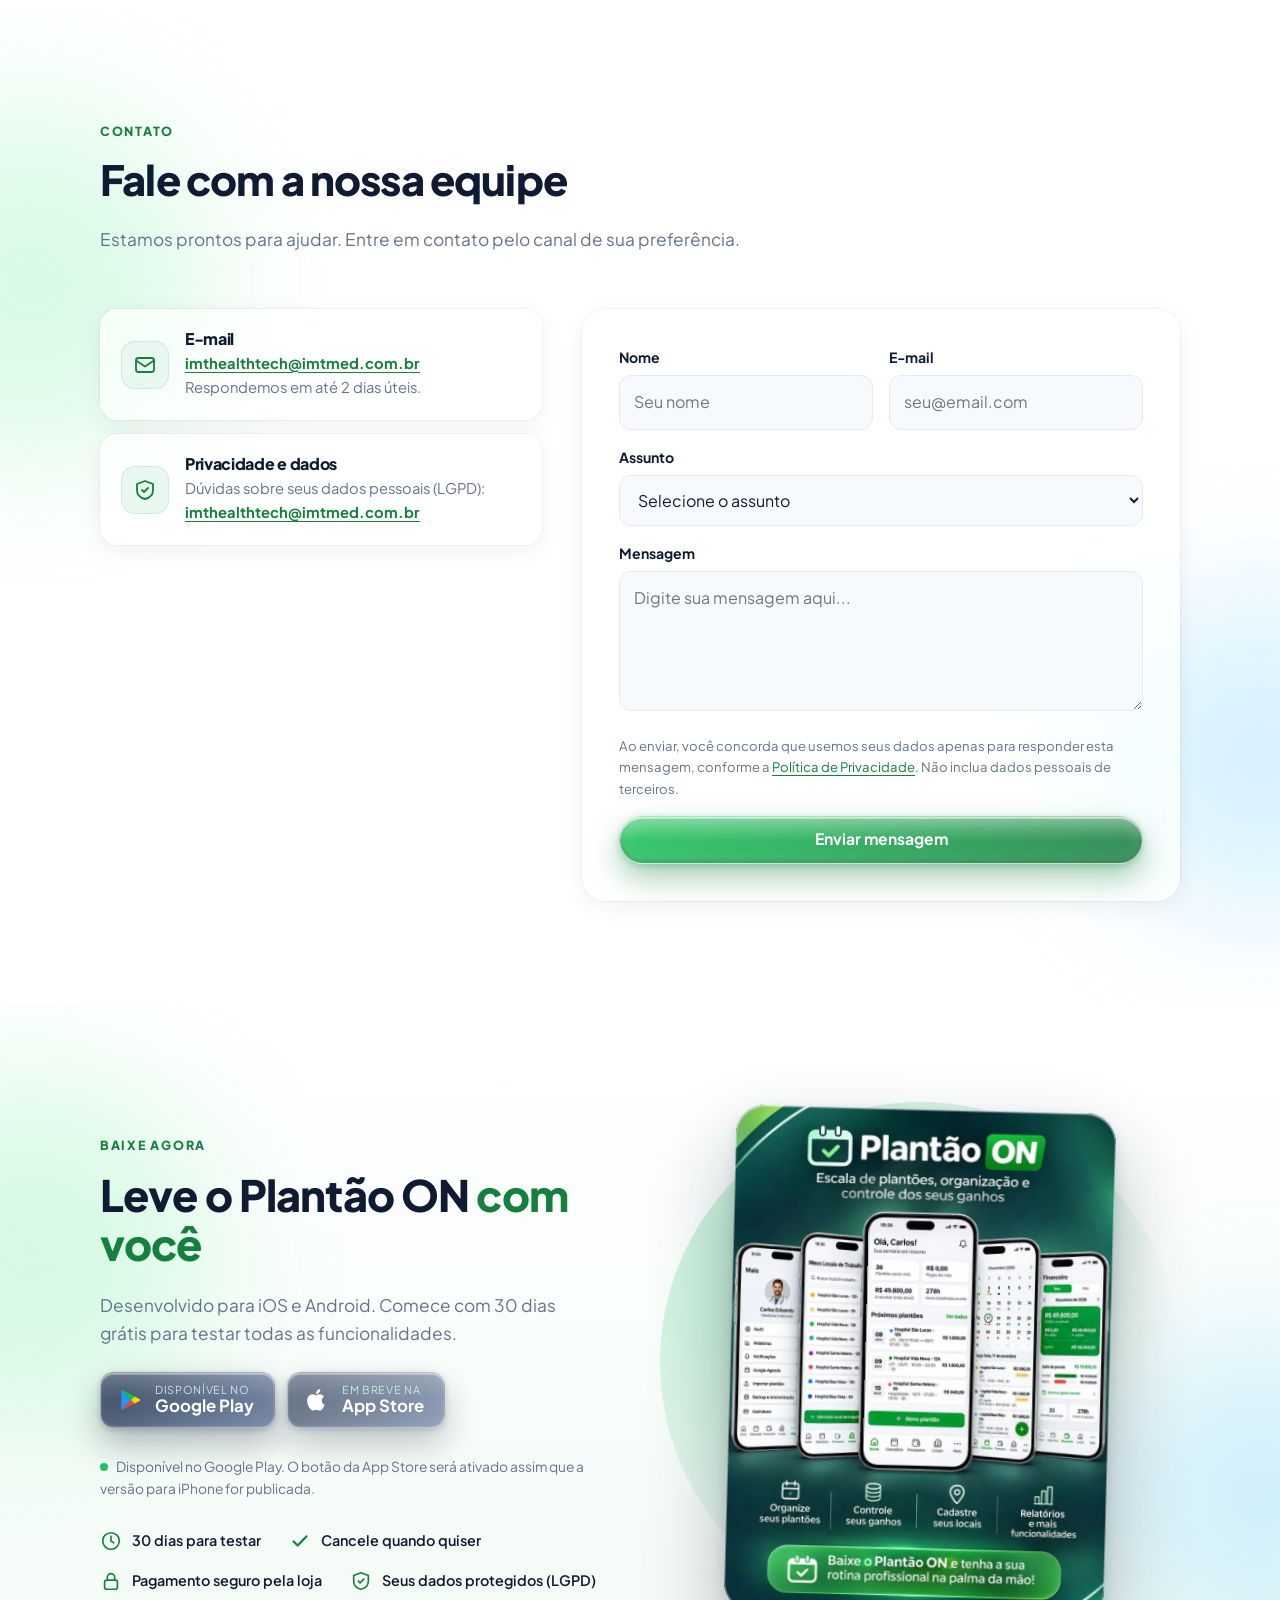
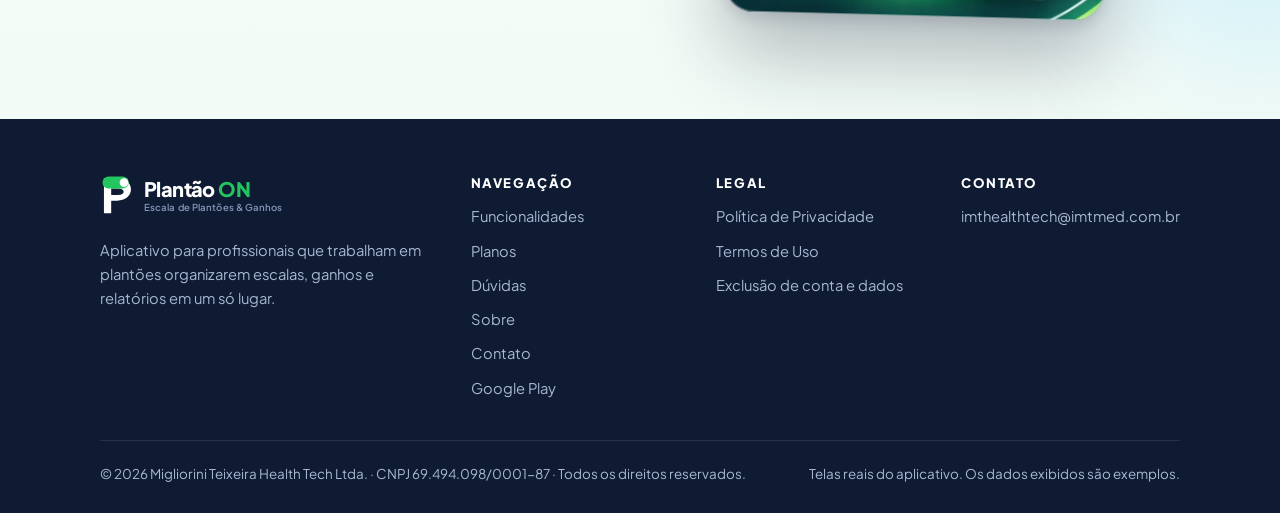
==== commit c90db365: "alterações na pagina com imagens atualizadas" ====
--- a/index.html
+++ b/index.html
@@ -145,10 +145,10 @@
           <li><span class="ico"><svg><use href="#i-coin"/></svg></span>Seus ganhos<br>sempre à vista</li>
         </ul>
       </div>
-      <div class="hero-visual" aria-hidden="true">
-        <div class="hero-blob"></div>
-        <div data-phone="financeiro" class="phone--back-slot"></div>
-        <div data-phone="inicio" class="phone--front-slot"></div>
+      <div class="hero-visual">
+        <div class="hero-blob" aria-hidden="true"></div>
+        <div data-phone="app-financeiro" class="phone--back-slot"></div>
+        <div data-phone="app-inicio" class="phone--front-slot"></div>
         <div class="float-chip float-chip--a"><span class="dot"><svg width="18" height="18"><use href="#i-sync"/></svg></span><span>Google Agenda<small>Sincronização automática</small></span></div>
         <div class="float-chip float-chip--b"><span class="dot"><svg width="18" height="18"><use href="#i-file"/></svg></span><span>Relatórios<small>PDF e CSV</small></span></div>
       </div>
@@ -184,68 +184,28 @@
       <div class="section-head section-head--center reveal" data-r="zoom">
         <span class="eyebrow">O app por dentro</span>
         <h2 id="app-title">Veja o Plantão ON em ação</h2>
-        <p>Telas reais do aplicativo: do resumo do mês ao relatório pronto para exportar, tudo claro e na palma da mão.</p>
+        <p>Do calendário do mês aos seus ganhos e locais de trabalho, tudo claro e na palma da mão.</p>
       </div>
       <div class="showcase-stage">
         <figure class="showcase-item reveal" data-r="left">
-          <div class="phone tilt"><div class="screen screen--img"><img src="assets/img/app-inicio.webp" alt="Tela inicial do Plantão ON com o resumo do mês e os próximos plantões" width="738" height="1600" loading="lazy" decoding="async"></div></div>
-          <figcaption class="cap"><h3>Resumo do mês</h3><p>Plantões, horas, o que já foi pago e o que falta receber, com os próximos plantões logo abaixo.</p></figcaption>
+          <div class="phone phone--poster tilt"><div class="screen screen--img"><img src="assets/img/poster-calendario.webp" alt="Calendário inteligente do Plantão ON com os plantões do mês marcados por cor" width="840" height="1120" loading="lazy" decoding="async"></div></div>
+          <figcaption class="cap"><h3>Calendário inteligente</h3><p>Veja o mês inteiro, identifique cada local pela cor e abra o dia com um toque.</p></figcaption>
         </figure>
         <figure class="showcase-item showcase-item--main reveal">
-          <div class="phone tilt"><div class="screen screen--img"><img src="assets/img/app-financeiro.webp" alt="Tela Financeiro do Plantão ON com ganhos, gastos e saldo do período" width="738" height="1600" loading="lazy" decoding="async"></div></div>
+          <div class="phone phone--poster tilt"><div class="screen screen--img"><img src="assets/img/poster-financeiro.webp" alt="Tela Financeiro do Plantão ON com ganhos, gastos e saldo do período" width="840" height="1120" loading="lazy" decoding="async"></div></div>
           <figcaption class="cap"><h3>Financeiro completo</h3><p>Recebido, a receber, gastos mensais e o saldo do período em um só painel.</p></figcaption>
         </figure>
         <figure class="showcase-item reveal" data-r="right">
-          <div class="phone tilt"><div class="screen screen--img"><img src="assets/img/app-relatorios.webp" alt="Tela de Relatórios do Plantão ON com exportação em CSV e PDF" width="738" height="1600" loading="lazy" decoding="async"></div></div>
-          <figcaption class="cap"><h3>Relatórios em PDF e CSV</h3><p>Escolha o mês ou o ano e o local, exporte ou receba por e-mail.</p></figcaption>
+          <div class="phone phone--poster tilt"><div class="screen screen--img"><img src="assets/img/poster-locais.webp" alt="Locais de trabalho do Plantão ON, cada um com a sua cor" width="840" height="1120" loading="lazy" decoding="async"></div></div>
+          <figcaption class="cap"><h3>Seus locais de trabalho</h3><p>Cadastre cada local com cor e carga horária e acompanhe tudo separado.</p></figcaption>
         </figure>
-      </div>
-    </div>
-  </section>
-
-  <!-- GALERIA -->
-  <section class="section gallery" id="galeria" aria-labelledby="gal-title">
-    <div class="container">
-      <div class="section-head section-head--center reveal" data-r="zoom">
-        <span class="eyebrow">Tudo em um só app</span>
-        <h2 id="gal-title">Cada detalhe pensado para a sua rotina</h2>
-        <p>Calendário, locais de trabalho, financeiro e muito mais. Deslize ou toque nas setas para conhecer cada parte do Plantão ON.</p>
-      </div>
-    </div>
-    <div class="gal reveal">
-      <div class="gal-track" id="gal-track" tabindex="0" role="region" aria-label="Galeria de telas do Plantão ON" aria-roledescription="carrossel">
-      <figure class="gal-card">
-        <div class="pic"><img src="assets/img/poster-inicio.webp" alt="Tela inicial do Plantão ON: seus plantões e ganhos em um só lugar" width="840" height="1120" loading="lazy" decoding="async"></div>
-        <figcaption><h3>Resumo da semana</h3><p>Plantões, valores e horas do mês logo na primeira tela.</p></figcaption>
-      </figure>
-      <figure class="gal-card">
-        <div class="pic"><img src="assets/img/poster-calendario.webp" alt="Calendário do Plantão ON com os plantões do mês marcados por cor" width="840" height="1120" loading="lazy" decoding="async"></div>
-        <figcaption><h3>Calendário inteligente</h3><p>Veja o mês inteiro e identifique cada local pela cor.</p></figcaption>
-      </figure>
-      <figure class="gal-card">
-        <div class="pic"><img src="assets/img/poster-financeiro.webp" alt="Tela Financeiro do Plantão ON com resumo mensal de ganhos e gastos" width="840" height="1120" loading="lazy" decoding="async"></div>
-        <figcaption><h3>Controle de ganhos</h3><p>Recebido, a receber, gastos e saldo do período.</p></figcaption>
-      </figure>
-      <figure class="gal-card">
-        <div class="pic"><img src="assets/img/poster-locais.webp" alt="Lista de locais de trabalho do Plantão ON, cada um com a sua cor" width="840" height="1120" loading="lazy" decoding="async"></div>
-        <figcaption><h3>Seus locais de trabalho</h3><p>Cadastre cada local com cor e carga horária.</p></figcaption>
-      </figure>
-      <figure class="gal-card">
-        <div class="pic"><img src="assets/img/poster-mais.webp" alt="Menu Mais do Plantão ON com perfil, relatórios, notificações e Google Agenda" width="840" height="1120" loading="lazy" decoding="async"></div>
-        <figcaption><h3>Tudo ao alcance</h3><p>Perfil, relatórios, notificações, Google Agenda, importação e backup.</p></figcaption>
-      </figure>
-      </div>
-      <div class="gal-ctrl">
-        <button class="gal-btn" type="button" data-gal="-1" aria-label="Tela anterior"><svg viewBox="0 0 24 24" fill="none" stroke="currentColor" stroke-width="2.4" stroke-linecap="round" stroke-linejoin="round" aria-hidden="true"><path d="M15 5l-7 7 7 7"/></svg></button>
-        <div class="gal-dots" id="gal-dots" aria-hidden="true"></div>
-        <button class="gal-btn" type="button" data-gal="1" aria-label="Próxima tela"><svg viewBox="0 0 24 24" fill="none" stroke="currentColor" stroke-width="2.4" stroke-linecap="round" stroke-linejoin="round" aria-hidden="true"><path d="M9 5l7 7-7 7"/></svg></button>
       </div>
     </div>
   </section>
 
   <section class="section section--alt" aria-labelledby="tempo-title">
     <div class="container split">
-      <div class="split-visual reveal" data-r="left" aria-hidden="true"><div data-phone="relatorios"></div></div>
+      <div class="split-visual reveal" data-r="left" aria-hidden="true"><div data-phone="mais"></div></div>
       <div class="reveal">
         <span class="eyebrow">Mais tempo importa</span>
         <h2 id="tempo-title" style="font-size:clamp(1.75rem,4.4vw,2.6rem)">Mais tempo para o que <span class="accent">realmente importa</span></h2>
@@ -359,7 +319,7 @@
           <details><summary>O Plantão ON guarda dados de terceiros?</summary><div class="answer"><p>Não. O aplicativo é para a sua organização profissional e financeira. Pedimos que não registre dados pessoais de terceiros (como clientes ou pacientes) nas anotações dos plantões.</p></div></details>
           <details><summary>Como faço para entrar em contato com o suporte?</summary><div class="answer"><p>Escreva para <a href="mailto:imthealthtech@imtmed.com.br">imthealthtech@imtmed.com.br</a> ou use o formulário na seção <a href="#contato">Contato</a>.</p></div></details>
         </div>
-        <div class="faq-phone" aria-hidden="true"><div data-phone="inicio"></div></div>
+        <div class="faq-phone" aria-hidden="true"><div data-phone="app-inicio"></div></div>
       </div>
     </div>
   </section>
@@ -368,7 +328,6 @@
   <section class="section section--alt" id="sobre">
     <div class="container about-grid">
       <div class="reveal">
-        <img class="about-seal" src="assets/img/selo-plantao-on.webp" alt="Selo Plantão ON — Escala de Plantões &amp; Ganhos" width="112" height="112" loading="lazy" decoding="async">
         <span class="eyebrow">Sobre o Plantão ON</span>
         <h2 style="font-size:clamp(1.75rem,4.4vw,2.6rem)">Tecnologia para uma vida profissional mais organizada</h2>
         <p>O Plantão ON nasceu da realidade de quem vive de plantão: múltiplos locais, escalas diferentes e variações de valor, e a necessidade de uma ferramenta simples e completa para organizar os próprios plantões e ganhos.</p>
--- a/css/styles.css
+++ b/css/styles.css
@@ -761,55 +761,6 @@
 }
 
 
-/* ---------- Galeria de telas (carrossel) ---------- */
-.gallery { background: #fff; overflow: hidden; }
-.gal { margin-top: 6px; --cw: min(66vw, 320px); }
-.gal-track {
-  position: relative; height: calc(var(--cw) * 1.3333 + 150px); margin-inline: auto; max-width: 100%;
-  touch-action: pan-y; user-select: none; -webkit-user-select: none; cursor: grab; outline-offset: -6px;
-}
-.gal-track.is-drag { cursor: grabbing; }
-.gal-card {
-  position: absolute; left: 50%; top: 30px; width: var(--cw); margin: 0 0 0 calc(var(--cw) / -2); display: flex; flex-direction: column; gap: 18px;
-  transform-origin: 50% 100%; will-change: transform, opacity;
-  transition: transform .7s var(--ease), opacity .6s ease, filter .6s ease;
-}
-.gal-card:not(.is-active) { cursor: pointer; filter: saturate(.85); }
-.gal-card figcaption { transition: opacity .45s ease; }
-.gal-card:not(.is-active) figcaption { opacity: 0; }
-.gal-card .pic {
-  position: relative; border-radius: 28px; overflow: hidden; aspect-ratio: 3 / 4; background: var(--navy);
-  box-shadow: 0 24px 50px rgba(15, 27, 51, .2), 0 4px 10px rgba(15, 27, 51, .08);
-  transition: transform .6s var(--spring), box-shadow .5s ease;
-}
-.gal-card .pic::after { content: ""; position: absolute; inset: 0; border-radius: inherit; pointer-events: none; box-shadow: inset 0 0 0 1px rgba(255, 255, 255, .4), inset 0 1.5px 1px rgba(255, 255, 255, .55); }
-.gal-card .pic::before { content: ""; position: absolute; inset: 0; z-index: 2; pointer-events: none; background: linear-gradient(115deg, transparent 38%, rgba(255, 255, 255, .28) 50%, transparent 62%); transform: translateX(-120%); transition: transform .9s var(--ease); }
-.gal-card:hover .pic { transform: translateY(-8px); box-shadow: 0 34px 64px rgba(15, 27, 51, .26), 0 6px 14px rgba(15, 27, 51, .1); }
-.gal-card:hover .pic::before { transform: translateX(120%); }
-.gal-card img { width: 100%; height: 100%; object-fit: cover; display: block; transition: transform .9s var(--ease); }
-.gal-card:hover img { transform: scale(1.04); }
-.gal-card figcaption { padding-inline: 6px; }
-.gal-card h3 { font-size: 1.05rem; margin-bottom: 4px; color: var(--ink); }
-.gal-card p { margin: 0; font-size: .92rem; color: var(--muted); }
-
-.gal-ctrl { display: flex; align-items: center; justify-content: center; gap: 22px; }
-.gal-btn {
-  width: 54px; height: 54px; border-radius: 50%; display: grid; place-items: center; cursor: pointer; color: var(--green-700);
-  border: 1px solid rgba(255, 255, 255, .9);
-  background: linear-gradient(180deg, rgba(255, 255, 255, .7), rgba(255, 255, 255, .15) 55%), rgba(232, 247, 239, .7);
-  -webkit-backdrop-filter: blur(14px) saturate(190%); backdrop-filter: blur(14px) saturate(190%);
-  box-shadow: inset 0 1.5px 1px #fff, inset 0 0 16px rgba(255, 255, 255, .5), 0 12px 26px rgba(15, 27, 51, .14), 0 0 0 1px rgba(22, 163, 74, .18);
-  transition: transform .5s var(--spring), box-shadow .3s ease, opacity .3s ease;
-}
-.gal-btn svg { width: 22px; height: 22px; }
-.gal-btn:hover { transform: scale(1.08); }
-.gal-btn:active { transform: scale(.94); transition-duration: .12s; }
-.gal-dots { display: flex; gap: 8px; }
-.gal-dots button { width: 9px; height: 9px; padding: 0; border: 0; border-radius: 9px; background: #c9d6e4; cursor: pointer; transition: width .35s var(--spring), background .3s ease; }
-.gal-dots button:hover { background: #9fb3c8; }
-.gal-dots button.on { width: 28px; background: var(--green); }
-@media (min-width: 900px) { .gal { --cw: 330px; } }
-
 /* ---------- Cartaz na seção de download ---------- */
 .dl-poster { position: relative; display: grid; place-items: center; min-height: 420px; }
 .dl-poster .hero-blob { width: 520px; height: 520px; max-width: 120%; }
@@ -823,12 +774,49 @@
 .poster::after { content: ""; position: absolute; inset: 0; border-radius: inherit; pointer-events: none; box-shadow: inset 0 0 0 1px rgba(255, 255, 255, .38), inset 0 1.5px 1px rgba(255, 255, 255, .55); }
 .poster img { width: 100%; height: 100%; object-fit: cover; display: block; }
 
-/* ---------- Selo na seção Sobre ---------- */
-.about-seal { width: 96px; height: 96px; display: block; margin-bottom: 22px; border-radius: 50%; box-shadow: 0 16px 36px rgba(15, 27, 51, .28), 0 0 0 4px #fff, 0 0 0 5px rgba(22, 163, 74, .35); transition: transform .6s var(--spring); }
-.about-seal:hover { transform: rotate(-6deg) scale(1.06); }
-
 @media (prefers-reduced-motion: reduce) {
-  .gal-card { transition: none; }
-  .gal-card:hover .pic, .gal-card:hover img, .gal-btn:hover, .about-seal:hover { transform: none; }
   .poster { transform: none; }
 }
+
+/* ---------- Cartazes do cliente no lugar dos celulares ---------- */
+.phone.phone--poster {
+  --pw: min(80vw, 330px); aspect-ratio: 3 / 4; padding: 0; border-radius: 28px; background: var(--navy);
+  box-shadow: 0 30px 60px rgba(15, 27, 51, .26), 0 6px 14px rgba(15, 27, 51, .1);
+}
+.phone--poster::before { display: none; }
+.phone--poster::after { inset: 0; border-radius: inherit; background: none; box-shadow: inset 0 0 0 1px rgba(255, 255, 255, .4), inset 0 1.5px 1px rgba(255, 255, 255, .55); }
+.phone--poster .screen { border-radius: inherit; background: var(--navy); }
+.phone--poster .screen--img img { object-position: center; }
+.showcase-item:hover .phone.phone--poster { box-shadow: 0 40px 80px rgba(15, 27, 51, .32), 0 8px 18px rgba(15, 27, 51, .12); }
+.hero-visual .phone--poster.phone--front { --pw: min(78vw, 390px); }
+.hero-visual .phone--poster.phone--back { --pw: 330px; right: -2%; top: 40px; }
+.split-visual .phone--poster { --pw: min(80vw, 380px); }
+.faq-phone .phone--poster { --pw: 340px; }
+@media (min-width: 900px) {
+  .showcase-item .phone.phone--poster { --pw: 320px; }
+  .showcase-item--main .phone.phone--poster { --pw: 350px; }
+}
+@media (max-width: 1019px) { .hero-visual .phone--poster.phone--back { display: none; } }
+.hero-visual .phone--poster { align-self: center; height: auto; }
+
+/* ---------- Hero: troca de celulares ao clicar ---------- */
+.hero-visual .float-chip { pointer-events: none; z-index: 5; }
+.hero-phone { width: fit-content; }
+.hero-phone--front { position: relative; z-index: 2; margin-right: 18%; }
+.hero-phone--back { position: absolute; right: 2%; top: 56px; z-index: 1; cursor: pointer; }
+.hero-phone--back:focus-visible { outline: 3px solid var(--green-600); outline-offset: 8px; border-radius: 44px; }
+.hero-bob--a { animation: bobFront 7s ease-in-out infinite; }
+.hero-bob--b { animation: bobFront 8s ease-in-out infinite -2s; }
+.hero-visual .hero-phone .phone { position: relative; right: auto; top: auto; margin: 0; animation: none; transform: none; transform-origin: top right; opacity: 1; filter: none;
+  transition: translate .5s var(--ease), box-shadow .6s ease, filter .6s ease; }
+.hero-visual .hero-phone .phone--front { rotate: 0deg; scale: 1; translate: calc(var(--px) * 16px) calc(var(--py) * 12px); }
+.hero-visual .hero-phone .phone--back { rotate: 6deg; scale: .82; filter: saturate(.95); translate: calc(var(--px) * -22px) calc(var(--py) * -14px); }
+.hero-visual .hero-phone--back:hover .phone { scale: .85; }
+@media (max-width: 1019px) {
+  .hero-phone--back { display: none; }
+  .hero-phone--front { margin-right: 0; }
+}
+@media (prefers-reduced-motion: reduce) {
+  .hero-bob--a, .hero-bob--b { animation: none; }
+  .hero-visual .hero-phone .phone { transition: none; translate: none; }
+}
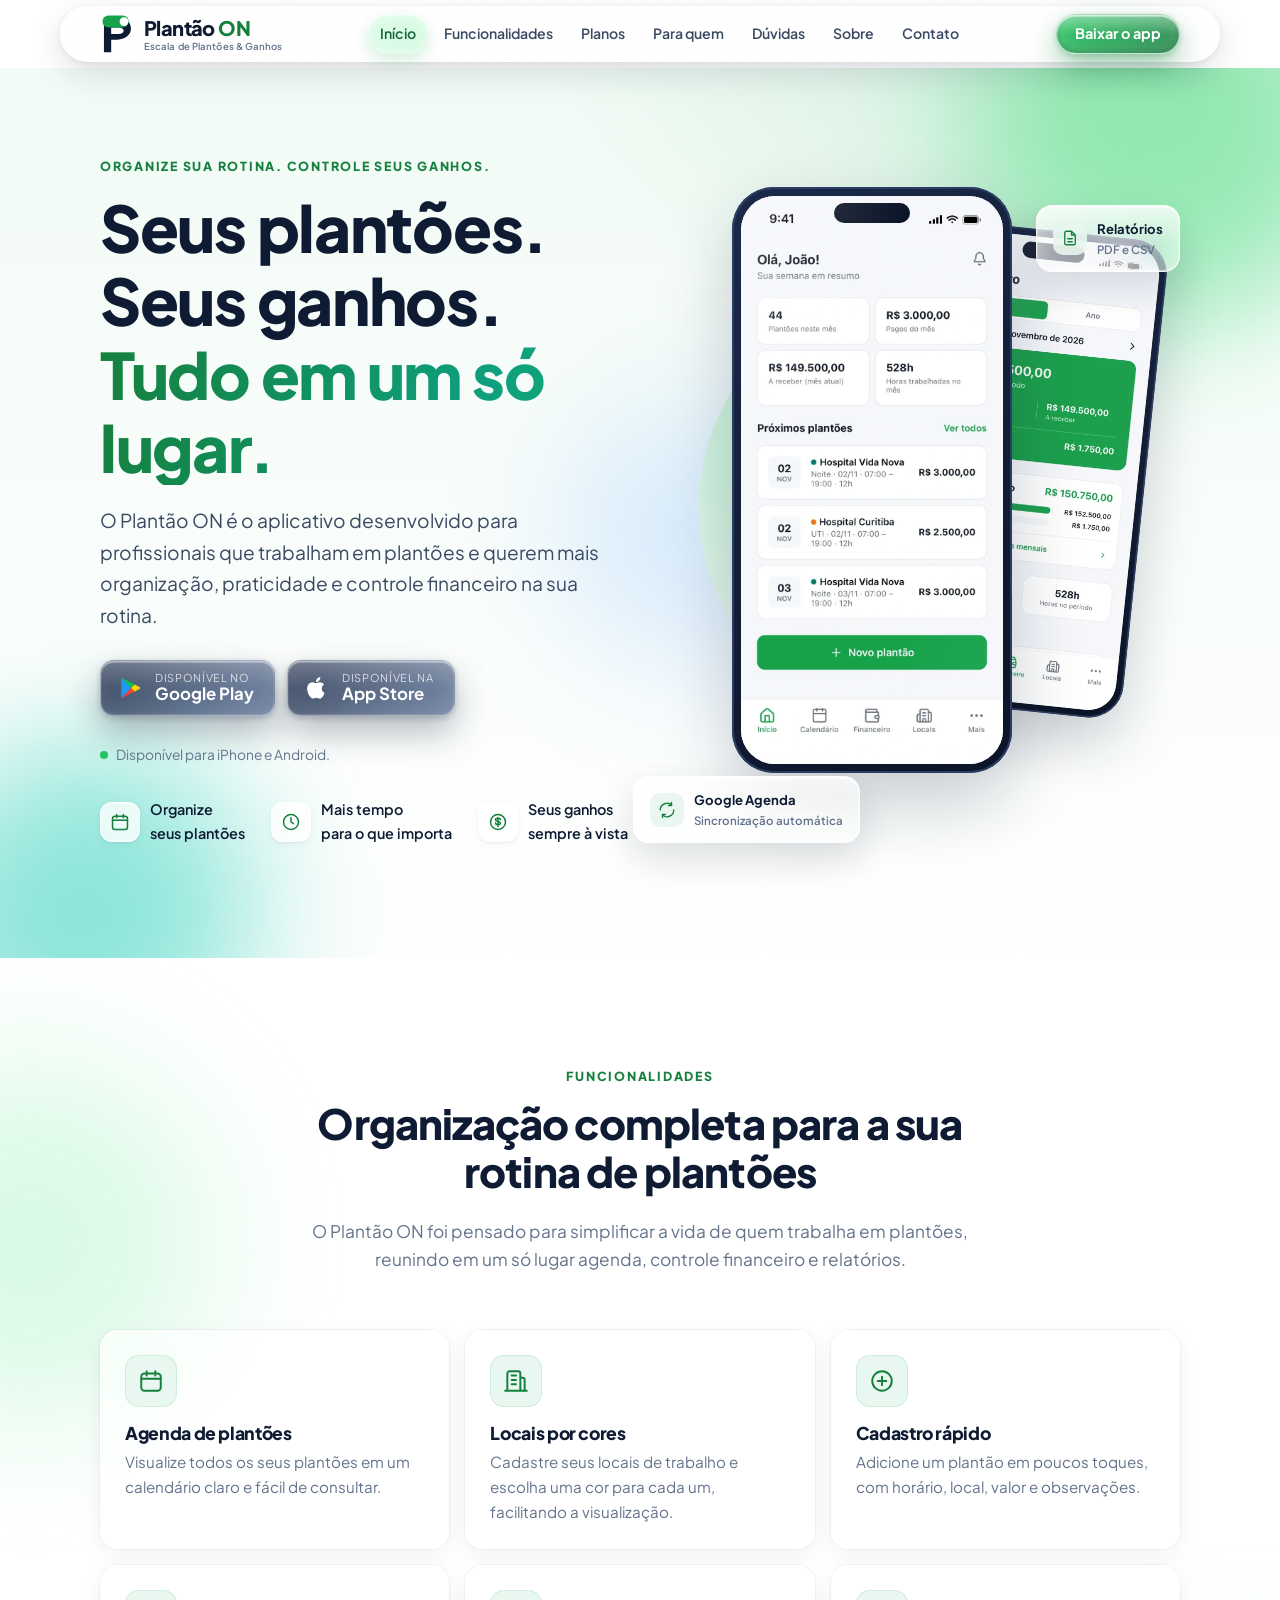
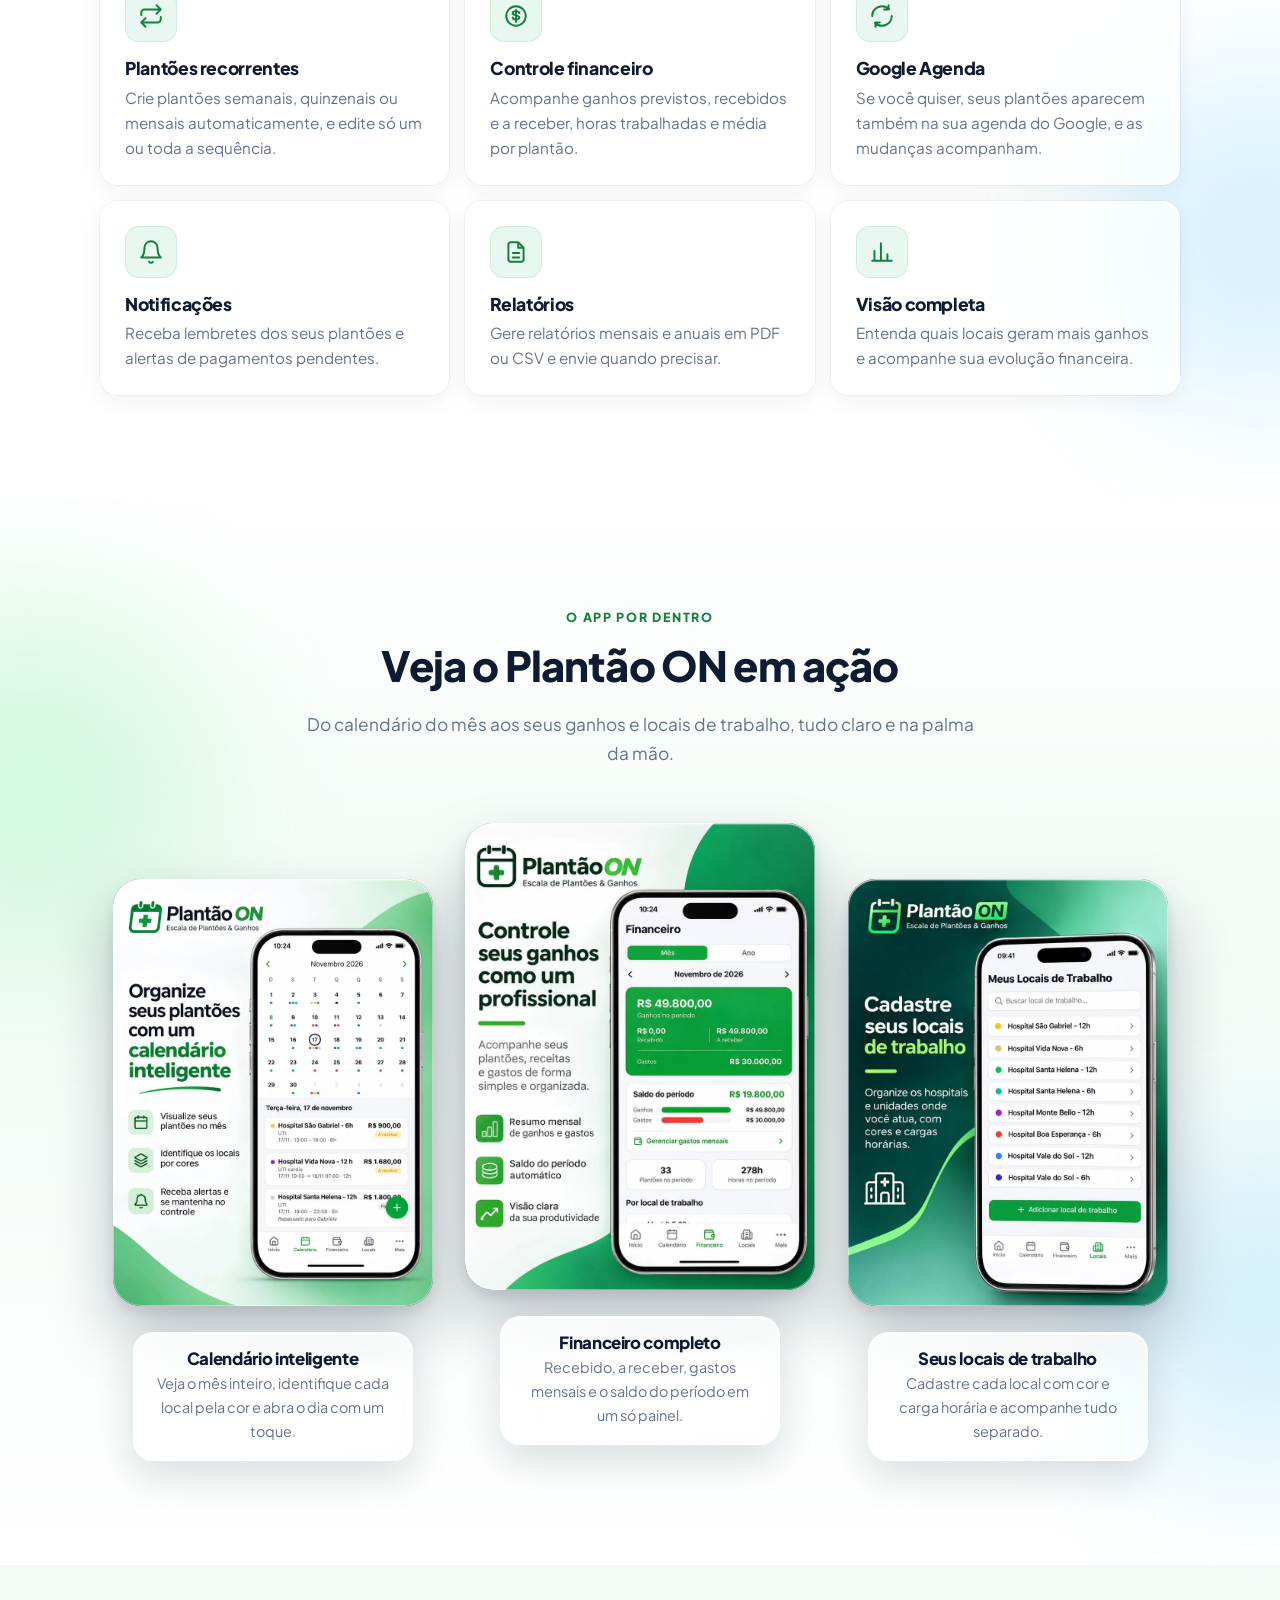
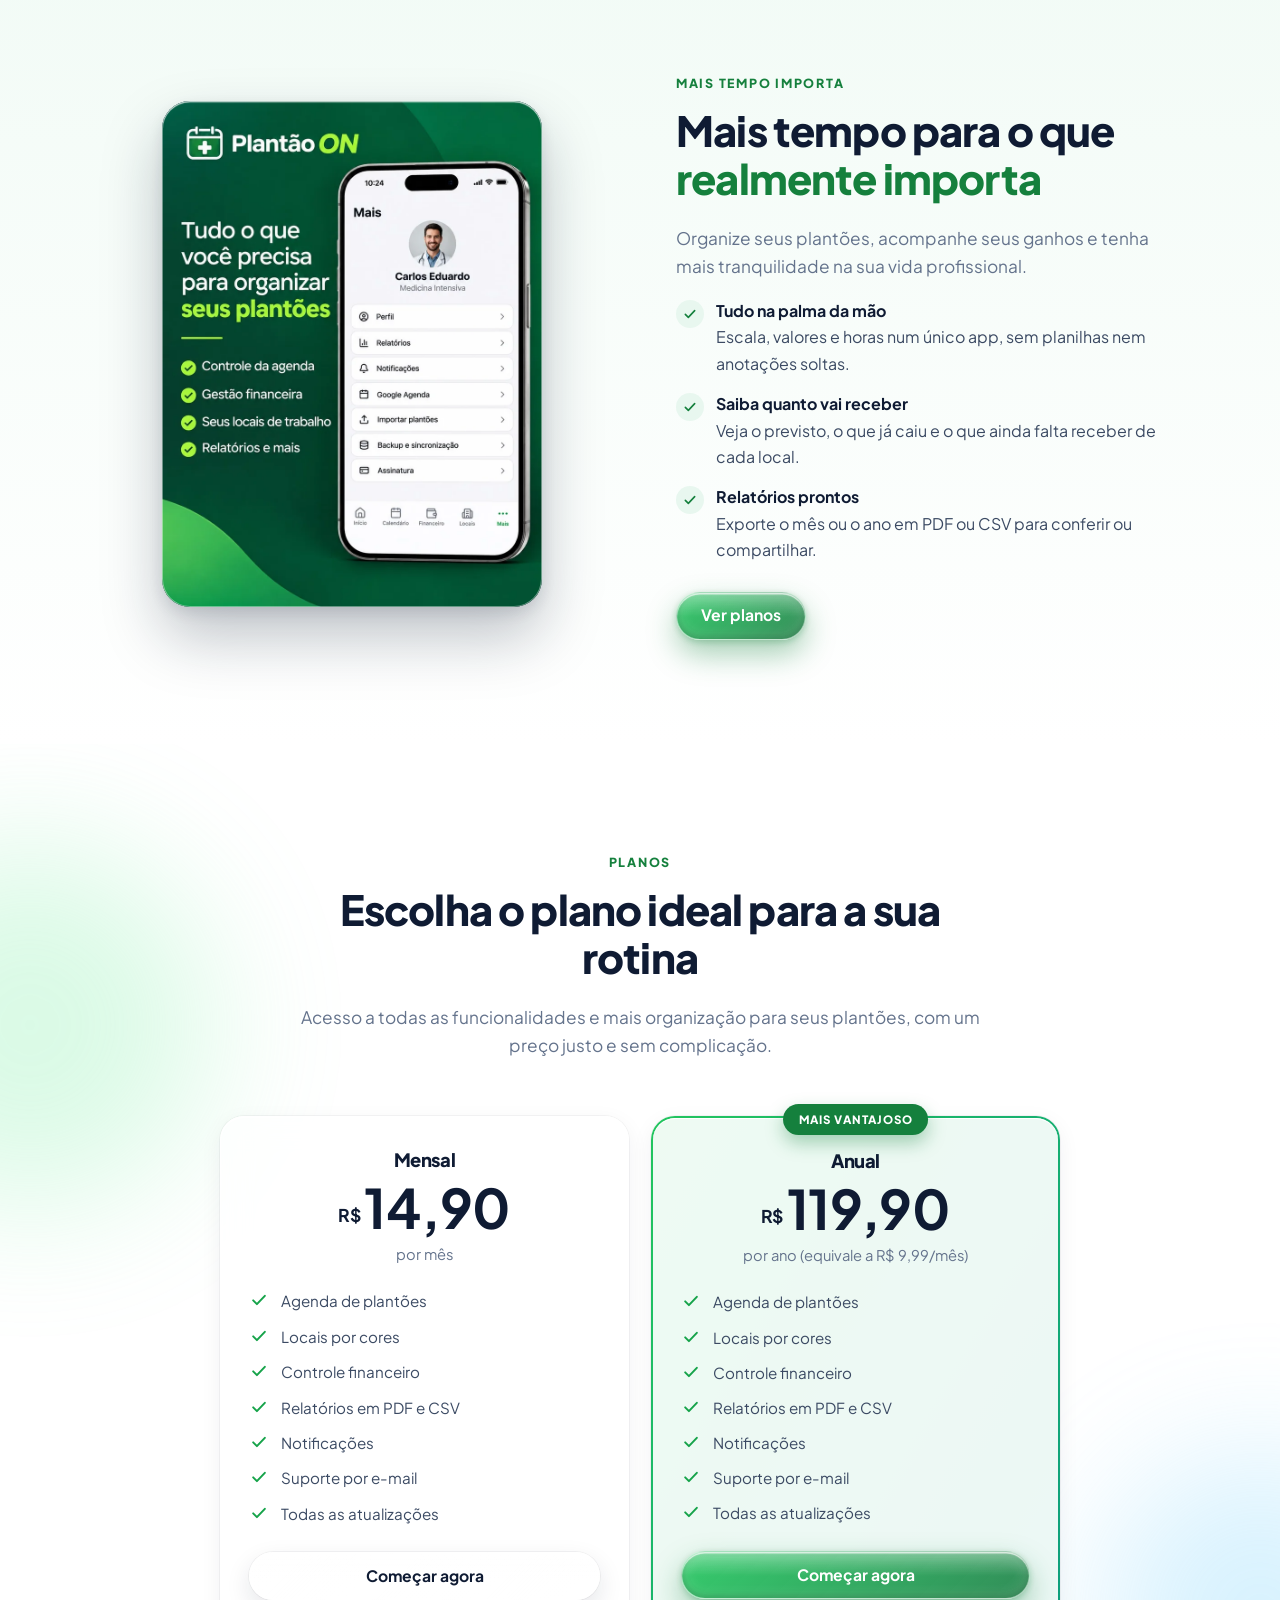
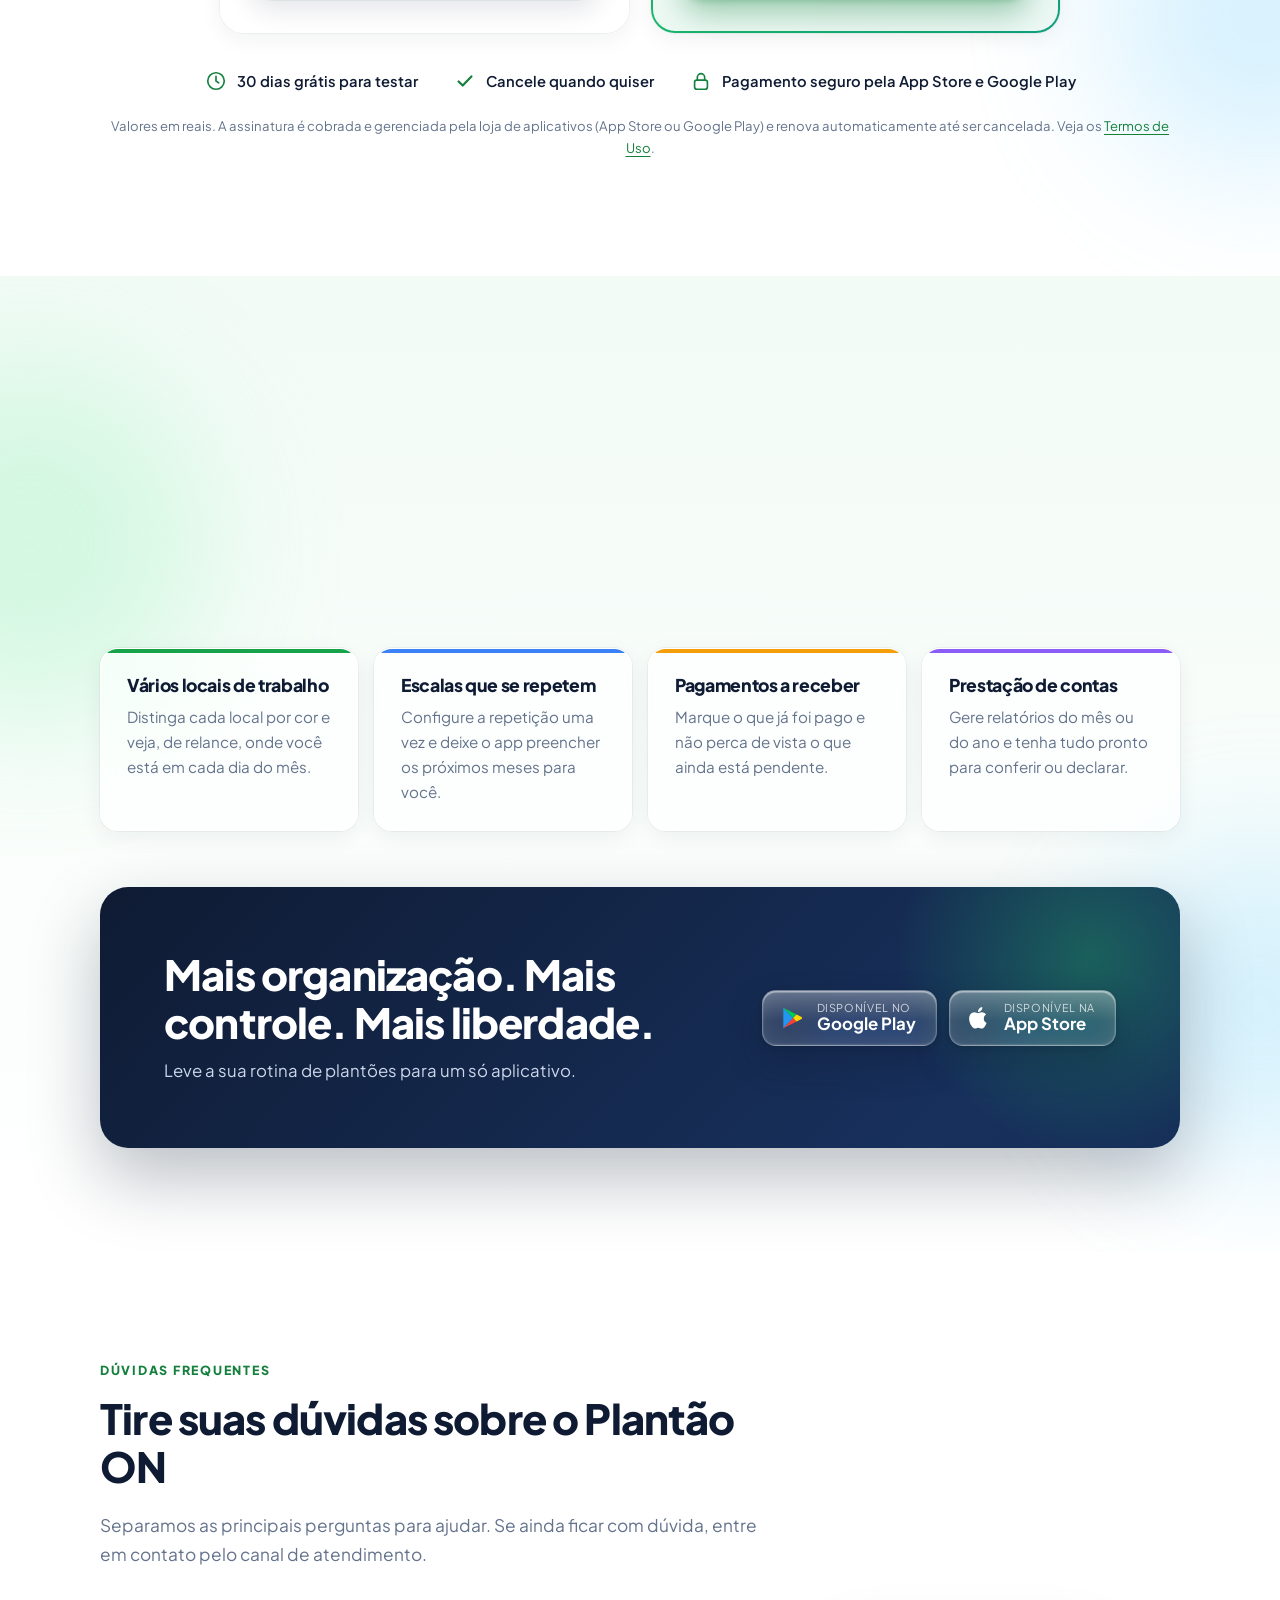
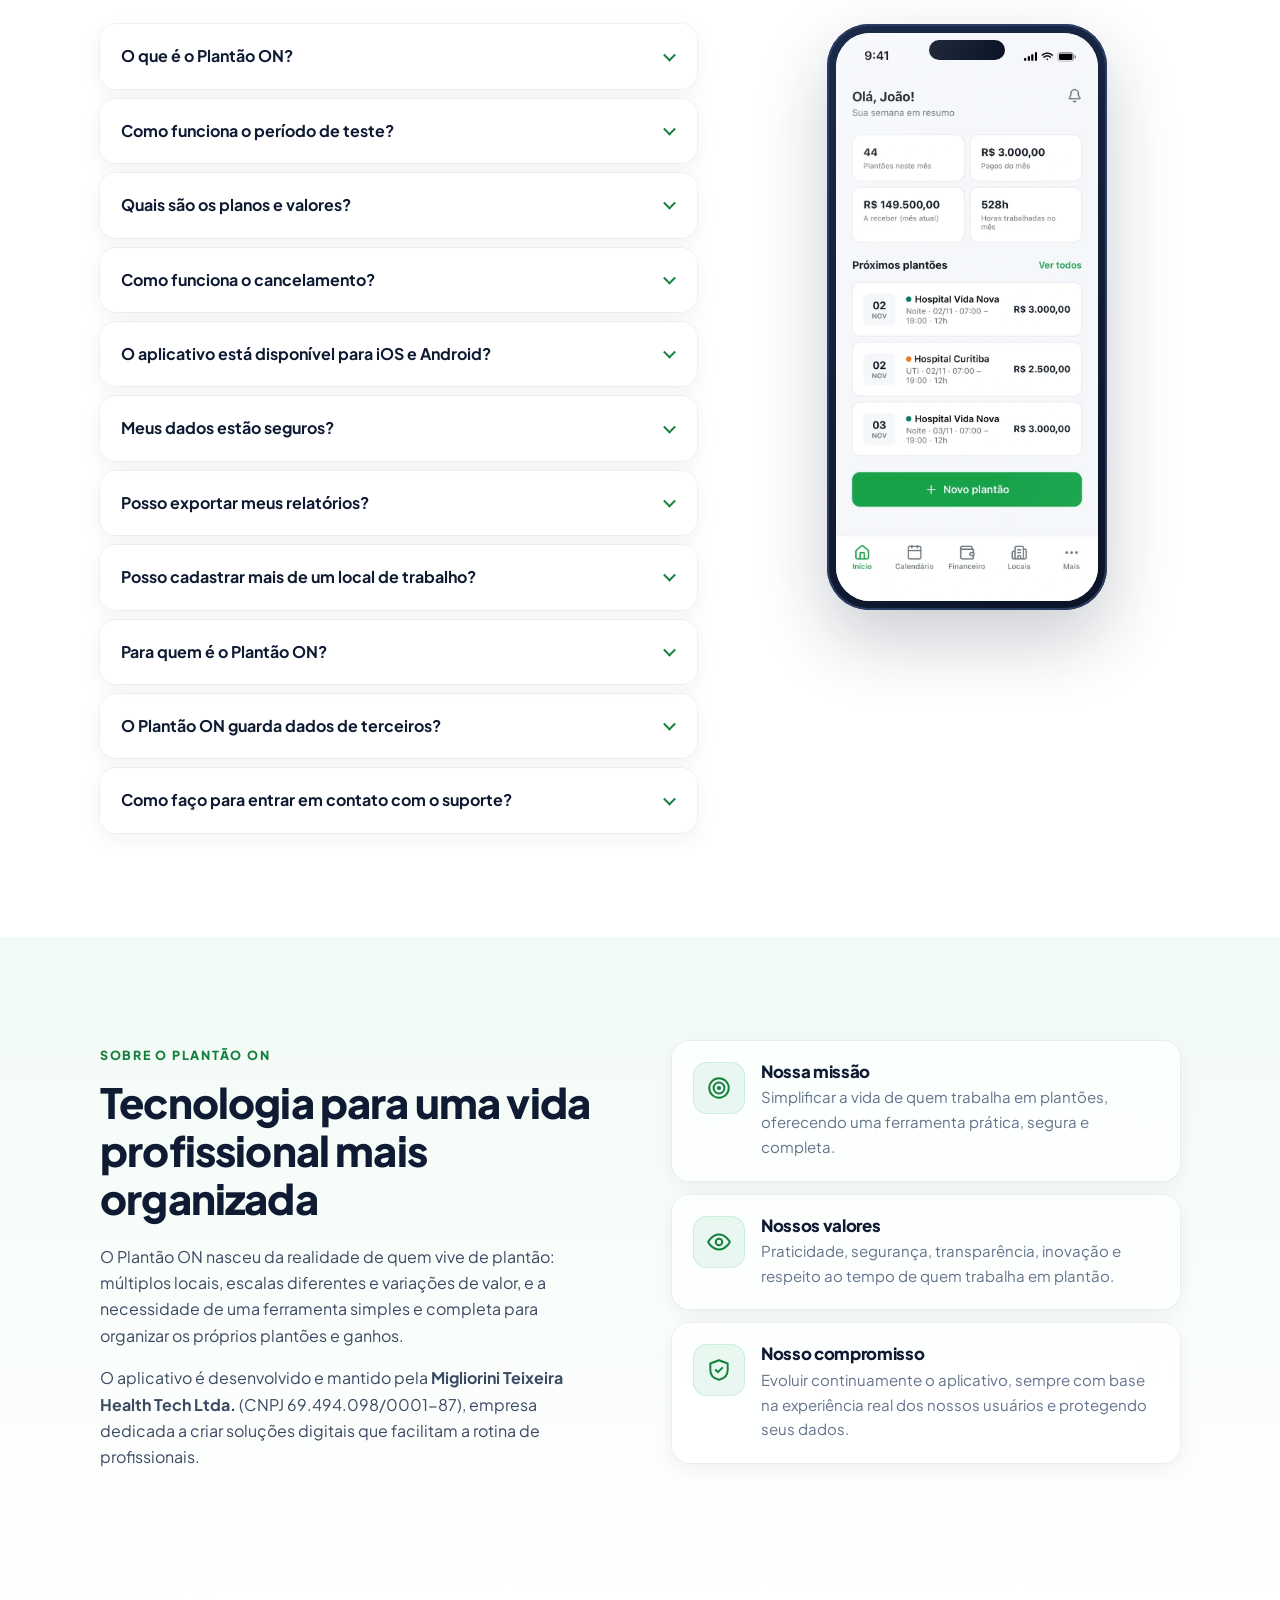
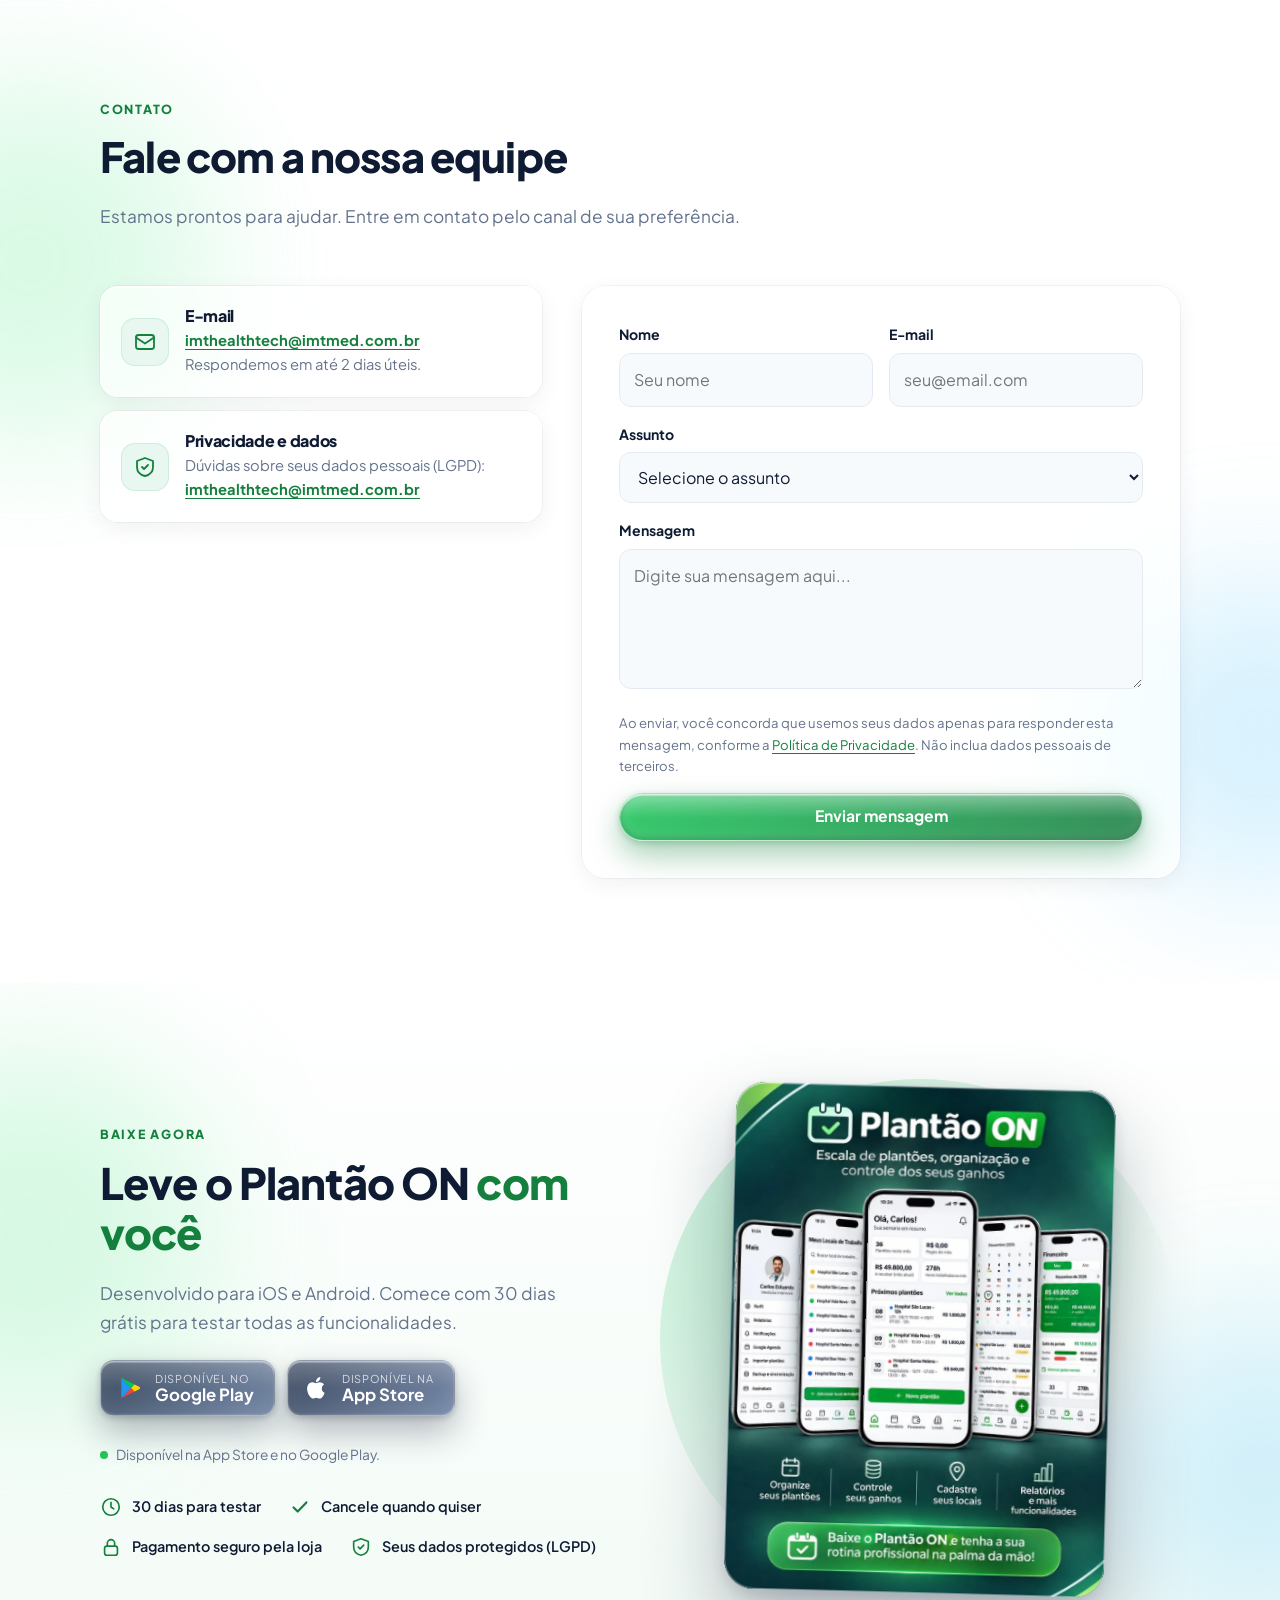
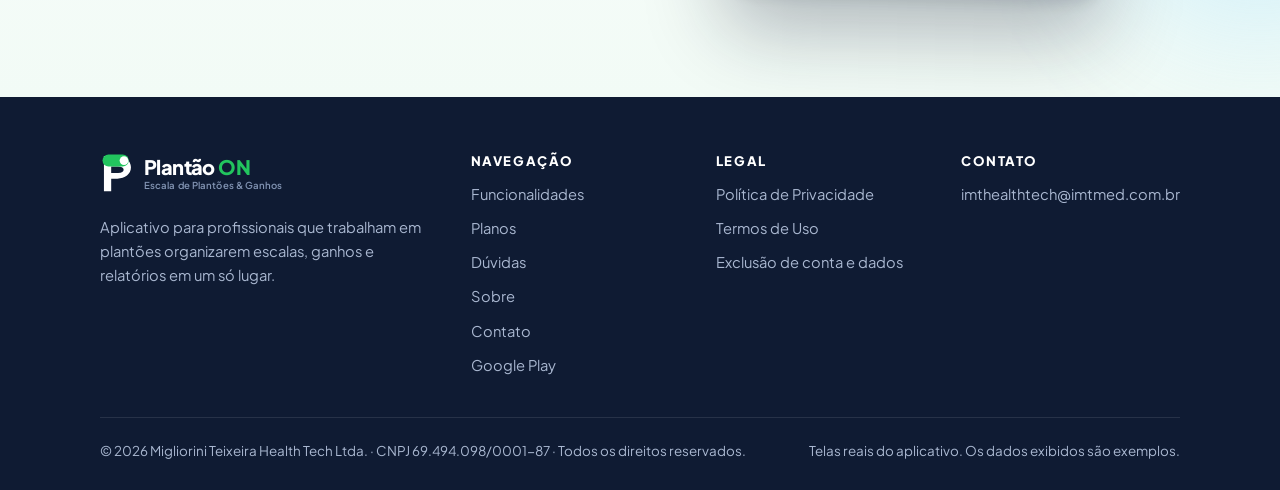
==== commit c6196835: "ultimas alterações" ====
--- a/index.html
+++ b/index.html
@@ -24,8 +24,8 @@
   <meta name="twitter:card" content="summary_large_image">
 
   <link rel="preload" href="assets/fonts/plus-jakarta-sans-latin-wght-normal.woff2" as="font" type="font/woff2" crossorigin>
-  <link rel="preload" href="assets/img/app-inicio.webp" as="image" type="image/webp">
-  <link rel="stylesheet" href="css/styles.css">
+  <link rel="preload" href="assets/img/app-inicio.webp?v=20261111c" as="image" type="image/webp">
+  <link rel="stylesheet" href="css/styles.css?v=20261111c">
   <script>(function(d){d.classList.remove('no-js');var c=!!window.chrome||(navigator.userAgentData&&navigator.userAgentData.brands.some(function(b){return /Chromium/.test(b.brand)}));if(c)d.classList.add('lg-refract');})(document.documentElement);</script>
 
   <script type="application/ld+json">
@@ -45,7 +45,7 @@
         "name": "Plantão ON",
         "applicationCategory": "BusinessApplication",
         "operatingSystem": "iOS, Android",
-        "downloadUrl": "https://play.google.com/store/apps/details?id=com.imttech.plantaoon",
+        "downloadUrl": ["https://play.google.com/store/apps/details?id=com.imttech.plantaoon", "https://apps.apple.com/br/app/plant%C3%A3o-on/id6827799854"],
         "description": "Aplicativo para profissionais que trabalham em plantões organizarem escalas, locais de trabalho, ganhos e relatórios.",
         "publisher": { "@type": "Organization", "name": "Migliorini Teixeira Health Tech Ltda." },
         "offers": [
@@ -136,9 +136,9 @@
         <p class="hero-lead">O Plantão ON é o aplicativo desenvolvido para profissionais que trabalham em plantões e querem mais organização, praticidade e controle financeiro na sua rotina.</p>
         <div class="hero-cta">
           <a class="store-btn store-btn--play" href="https://play.google.com/store/apps/details?id=com.imttech.plantaoon" target="_blank" rel="noopener" aria-label="Baixar o Plantão ON no Google Play"><svg viewBox="0 0 24 24" aria-hidden="true"><use href="#i-play"/></svg><span><small>Disponível no</small><strong>Google Play</strong></span></a>
-          <span class="store-btn store-btn--soon" role="img" aria-label="App Store — em breve"><svg viewBox="0 0 24 24" aria-hidden="true"><use href="#i-apple"/></svg><span><small>Em breve na</small><strong>App Store</strong></span></span>
-        </div>
-        <p class="soon-note"><span class="live-dot" aria-hidden="true"></span>Já disponível para Android. A versão para iPhone chega em breve — <a href="#contato">fale com a gente</a> para saber quando abrir.</p>
+          <a class="store-btn store-btn--play" href="https://apps.apple.com/br/app/plant%C3%A3o-on/id6827799854" target="_blank" rel="noopener" aria-label="Baixar o Plantão ON na App Store"><svg viewBox="0 0 24 24" aria-hidden="true"><use href="#i-apple"/></svg><span><small>Disponível na</small><strong>App Store</strong></span></a>
+        </div>
+        <p class="soon-note"><span class="live-dot" aria-hidden="true"></span>Disponível para iPhone e Android.</p>
         <ul class="mini-points">
           <li><span class="ico"><svg><use href="#i-cal"/></svg></span>Organize<br>seus plantões</li>
           <li><span class="ico"><svg><use href="#i-clock"/></svg></span>Mais tempo<br>para o que importa</li>
@@ -291,7 +291,7 @@
         </div>
         <div class="cta-actions on-dark">
           <a class="store-btn store-btn--play" href="https://play.google.com/store/apps/details?id=com.imttech.plantaoon" target="_blank" rel="noopener" aria-label="Baixar o Plantão ON no Google Play"><svg viewBox="0 0 24 24" aria-hidden="true"><use href="#i-play"/></svg><span><small>Disponível no</small><strong>Google Play</strong></span></a>
-          <span class="store-btn store-btn--soon" role="img" aria-label="App Store — em breve"><svg viewBox="0 0 24 24" aria-hidden="true"><use href="#i-apple"/></svg><span><small>Em breve na</small><strong>App Store</strong></span></span>
+          <a class="store-btn store-btn--play" href="https://apps.apple.com/br/app/plant%C3%A3o-on/id6827799854" target="_blank" rel="noopener" aria-label="Baixar o Plantão ON na App Store"><svg viewBox="0 0 24 24" aria-hidden="true"><use href="#i-apple"/></svg><span><small>Disponível na</small><strong>App Store</strong></span></a>
         </div>
       </div>
     </div>
@@ -311,7 +311,7 @@
           <details><summary>Como funciona o período de teste?</summary><div class="answer"><p>Ao assinar pela primeira vez, você tem 30 dias para testar todas as funcionalidades sem custo. Se não quiser continuar, cancele antes do fim do período, pela própria loja de aplicativos, e nada será cobrado.</p></div></details>
           <details><summary>Quais são os planos e valores?</summary><div class="answer"><p>Há o plano mensal, de R$&nbsp;14,90 por mês, e o plano anual, de R$&nbsp;119,90 por ano (equivalente a R$&nbsp;9,99 por mês). Os dois dão acesso a todas as funcionalidades.</p></div></details>
           <details><summary>Como funciona o cancelamento?</summary><div class="answer"><p>A assinatura é gerenciada pela App Store ou pelo Google Play, e você pode cancelar a qualquer momento nas configurações de assinaturas da sua conta na loja. O acesso continua até o fim do período já pago.</p></div></details>
-          <details><summary>O aplicativo está disponível para iOS e Android?</summary><div class="answer"><p>O Plantão ON foi desenvolvido para iOS e Android. A versão para Android já está disponível no Google Play, e a versão para iPhone chega em breve à App Store. Assim que for publicada, o botão de download correspondente será ativado nesta página.</p></div></details>
+          <details><summary>O aplicativo está disponível para iOS e Android?</summary><div class="answer"><p>O Plantão ON foi desenvolvido para iOS e Android. Sim. O aplicativo já está disponível no Google Play, para Android, e na App Store, para iPhone.</p></div></details>
           <details><summary>Meus dados estão seguros?</summary><div class="answer"><p>Sim. Os dados trafegam por conexão criptografada (HTTPS) e ficam em infraestrutura de nuvem com controle de acesso por conta. Seguimos a Lei Geral de Proteção de Dados (LGPD). Saiba mais na <a href="privacidade.html">Política de Privacidade</a>.</p></div></details>
           <details><summary>Posso exportar meus relatórios?</summary><div class="answer"><p>Sim. Você gera relatórios mensais ou anuais em PDF ou CSV e pode enviá-los por e-mail.</p></div></details>
           <details><summary>Posso cadastrar mais de um local de trabalho?</summary><div class="answer"><p>Sim. Você cadastra quantos locais de trabalho precisar e escolhe uma cor para cada um.</p></div></details>
@@ -389,9 +389,9 @@
         <p style="color:var(--muted);font-size:1.08rem;max-width:480px">Desenvolvido para iOS e Android. Comece com 30 dias grátis para testar todas as funcionalidades.</p>
         <div class="hero-cta" style="margin-top:24px">
           <a class="store-btn store-btn--play" href="https://play.google.com/store/apps/details?id=com.imttech.plantaoon" target="_blank" rel="noopener" aria-label="Baixar o Plantão ON no Google Play"><svg viewBox="0 0 24 24" aria-hidden="true"><use href="#i-play"/></svg><span><small>Disponível no</small><strong>Google Play</strong></span></a>
-          <span class="store-btn store-btn--soon" role="img" aria-label="App Store — em breve"><svg viewBox="0 0 24 24" aria-hidden="true"><use href="#i-apple"/></svg><span><small>Em breve na</small><strong>App Store</strong></span></span>
-        </div>
-        <p class="soon-note"><span class="live-dot" aria-hidden="true"></span>Disponível no Google Play. O botão da App Store será ativado assim que a versão para iPhone for publicada.</p>
+          <a class="store-btn store-btn--play" href="https://apps.apple.com/br/app/plant%C3%A3o-on/id6827799854" target="_blank" rel="noopener" aria-label="Baixar o Plantão ON na App Store"><svg viewBox="0 0 24 24" aria-hidden="true"><use href="#i-apple"/></svg><span><small>Disponível na</small><strong>App Store</strong></span></a>
+        </div>
+        <p class="soon-note"><span class="live-dot" aria-hidden="true"></span>Disponível na App Store e no Google Play.</p>
         <ul class="dl-points">
           <li><svg><use href="#i-clock"/></svg>30 dias para testar</li>
           <li><svg><use href="#i-check"/></svg>Cancele quando quiser</li>
@@ -450,6 +450,6 @@
   </div>
 </footer>
 
-<script src="js/main.js" defer></script>
+<script src="js/main.js?v=20261111c" defer></script>
 </body>
 </html>
